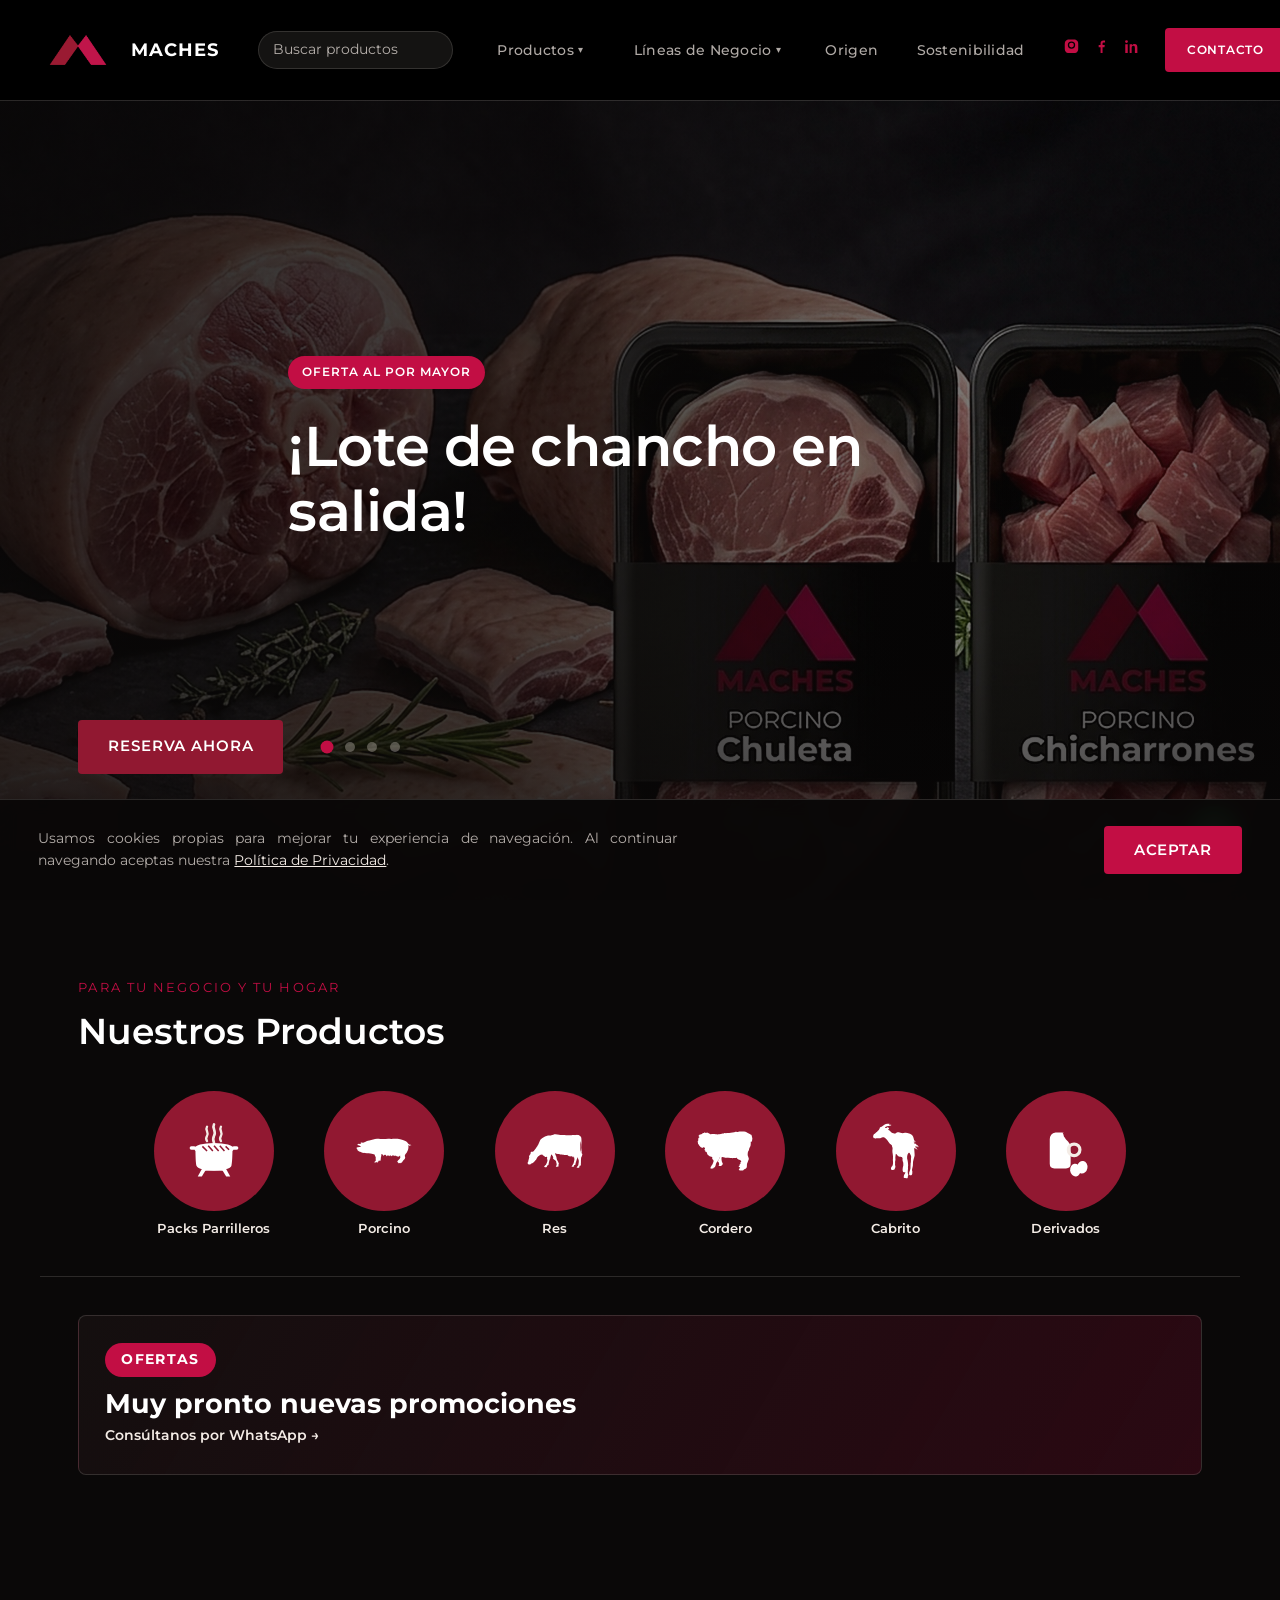
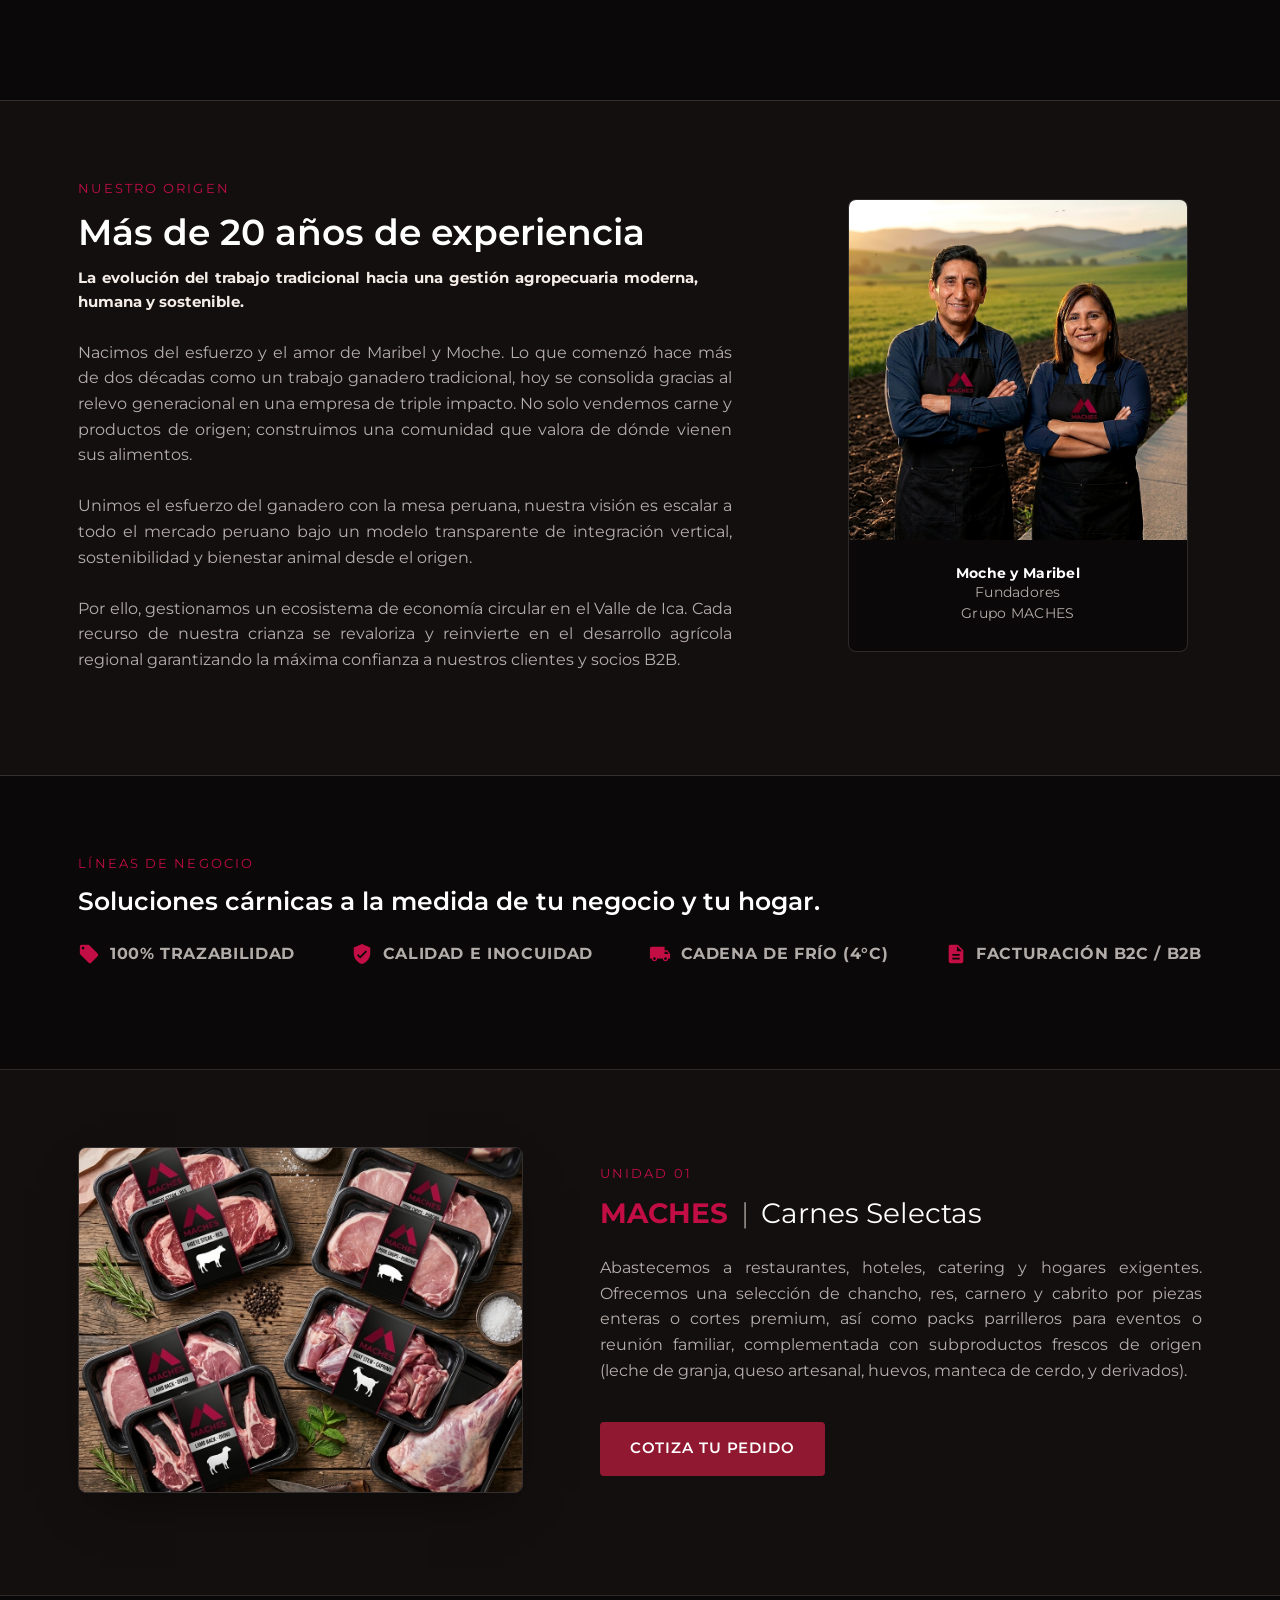
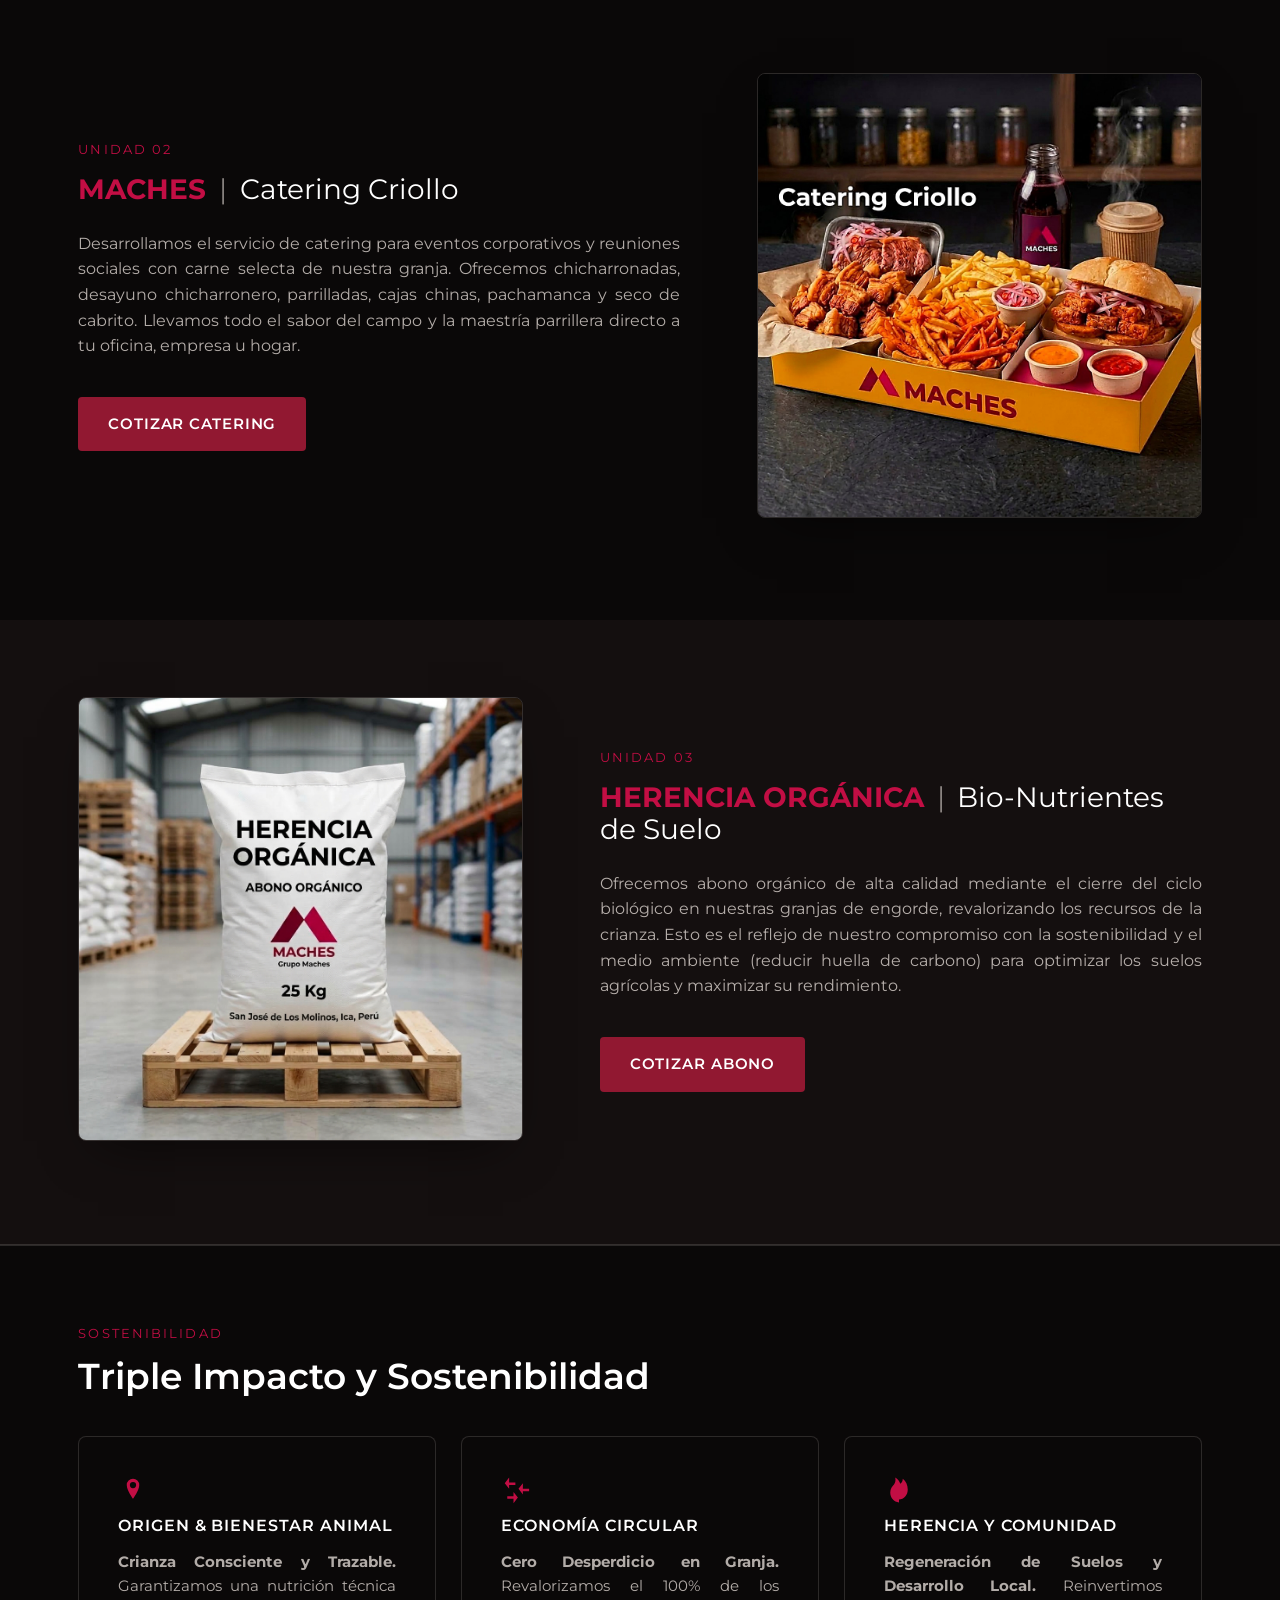
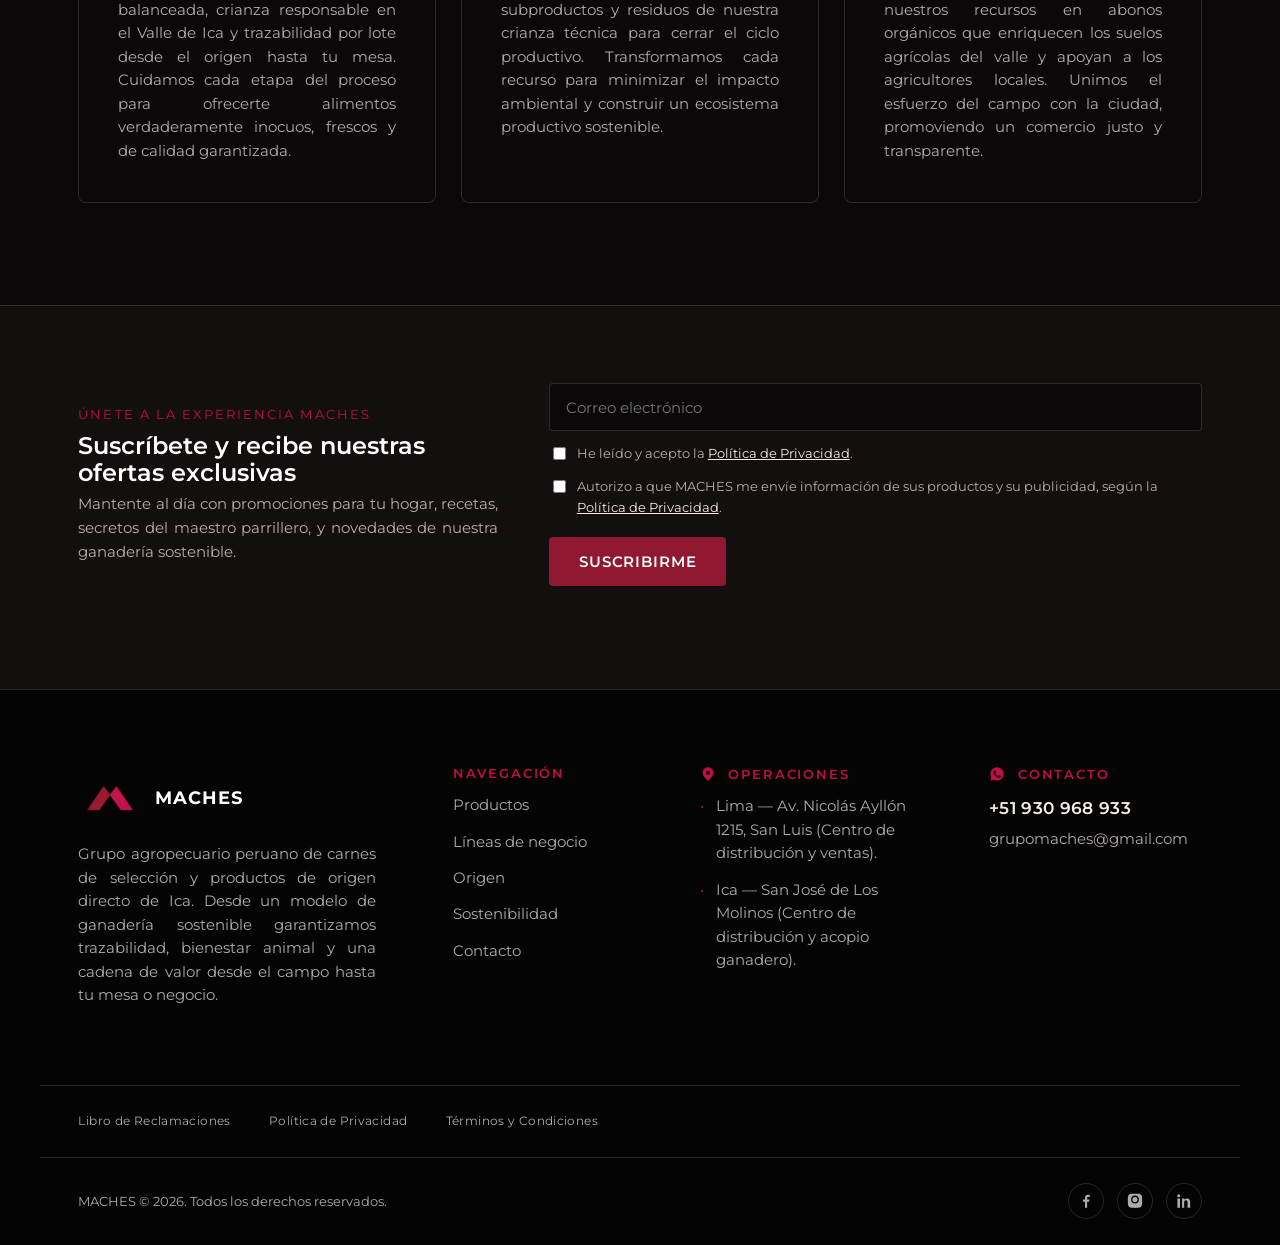
==== docs/index.html @ 360e0b74 "Cambia los data-id de slugs a códigos numéricos escalables por categoría Packs=100, Porcino=300, Res" ====
<!DOCTYPE html>
<html lang="es">
<head>
<meta charset="UTF-8">
<meta name="viewport" content="width=device-width, initial-scale=1.0">
<title>MACHES | Carnes Selectas y Ganadería Sostenible | Lima &amp; Ica, Perú</title>
<meta name="description" content="MACHES: más de 20 años de experiencia en el sector agropecuario. Carnes Selectas abastece vacuno, porcino, ovino y caprino al sector B2B; Herencia Orgánica ofrece bio-nutrientes de suelo con trazabilidad en Lima e Ica, Perú.">
<meta name="theme-color" content="#0a0808">
<link rel="icon" type="image/png" href="assets/maches-icon.png">

<link rel="preconnect" href="https://fonts.googleapis.com">
<link rel="preconnect" href="https://fonts.gstatic.com" crossorigin>
<link href="https://fonts.googleapis.com/css2?family=Montserrat:wght@400;500;600;700;800&display=swap" rel="stylesheet">

<link rel="stylesheet" href="css/styles.css">
</head>
<body>

<a class="skip-link" href="#main">Saltar al contenido principal</a>

<!-- ============ HEADER ============ -->
<header class="site-header" id="siteHeader">
  <div class="container header-inner">
    <a href="#top" class="brand" aria-label="MACHES, inicio">
      <img class="brand-mark" src="assets/maches-icon.png" alt="" width="44" height="44">
      <span class="brand-name">MACHES</span>
    </a>

    <nav class="main-nav" id="mainNav" aria-label="Navegación principal">
      <form class="header-search" id="headerSearchForm" role="search" action="index.html" method="get" autocomplete="off">
        <input type="search" id="productSearch" name="buscar" placeholder="Buscar productos" aria-label="Buscar productos">
        <div class="header-search-results" id="searchResults" hidden></div>
      </form>
      <div class="nav-dropdown" id="productsDropdown">
        <button class="nav-dropdown-toggle" id="productsToggle" type="button" aria-expanded="false" aria-controls="productsMenu">
          Productos <span class="nav-dropdown-arrow" aria-hidden="true">&#9662;</span>
        </button>
        <div class="nav-dropdown-menu" id="productsMenu">
          <a href="#cat-parrilleros">Packs Parrilleros</a>
          <a href="#cat-porcino">Porcino</a>
          <a href="#cat-vacuno">Res</a>
          <a href="#cat-ovino">Cordero</a>
          <a href="#cat-caprino">Cabrito</a>
          <a href="#cat-derivados">Derivados</a>
        </div>
      </div>
      <div class="nav-dropdown" id="unitsDropdown">
        <button class="nav-dropdown-toggle" id="unitsToggle" type="button" aria-expanded="false" aria-controls="unitsMenu">
          Líneas de Negocio <span class="nav-dropdown-arrow" aria-hidden="true">&#9662;</span>
        </button>
        <div class="nav-dropdown-menu" id="unitsMenu">
          <a href="#carnes-selectas">Carnes Selectas</a>
          <a href="#catering-criollo">Catering Criollo</a>
          <a href="#herencia-organica">Herencia Orgánica</a>
        </div>
      </div>
      <a href="#origen">Origen</a>
      <a href="#sostenibilidad">Sostenibilidad</a>
    </nav>

    <div class="header-actions">
      <div class="header-social">
        <a href="https://www.instagram.com/grupomaches/?hl=es" target="_blank" rel="noopener" aria-label="Instagram de MACHES">
          <svg viewBox="0 0 24 24" width="17" height="17" aria-hidden="true"><path fill="currentColor" d="M12 2.2c2.7 0 3 0 4 .05 1 .05 1.7.2 2.3.45.6.25 1.1.6 1.6 1.1.5.5.85 1 1.1 1.6.25.6.4 1.3.45 2.3.05 1 .05 1.3.05 4s0 3-.05 4c-.05 1-.2 1.7-.45 2.3-.25.6-.6 1.1-1.1 1.6-.5.5-1 .85-1.6 1.1-.6.25-1.3.4-2.3.45-1 .05-1.3.05-4 .05s-3 0-4-.05c-1-.05-1.7-.2-2.3-.45-.6-.25-1.1-.6-1.6-1.1-.5-.5-.85-1-1.1-1.6-.25-.6-.4-1.3-.45-2.3-.05-1-.05-1.3-.05-4s0-3 .05-4c.05-1 .2-1.7.45-2.3.25-.6.6-1.1 1.1-1.6.5-.5 1-.85 1.6-1.1.6-.25 1.3-.4 2.3-.45 1-.05 1.3-.05 4-.05Zm0 2.6a5.2 5.2 0 1 0 0 10.4 5.2 5.2 0 0 0 0-10.4Zm0 8.6a3.4 3.4 0 1 1 0-6.8 3.4 3.4 0 0 1 0 6.8Zm5.4-8.8a1.2 1.2 0 1 1-2.4 0 1.2 1.2 0 0 1 2.4 0Z"/></svg>
        </a>
        <a href="https://www.facebook.com/profile.php?id=61572995403338&amp;locale=es_LA" target="_blank" rel="noopener" aria-label="Facebook de MACHES">
          <svg viewBox="0 0 24 24" width="17" height="17" aria-hidden="true"><path fill="currentColor" d="M13.5 21v-8h2.7l.4-3.1h-3.1V8c0-.9.25-1.5 1.55-1.5H17V3.7C16.7 3.65 15.75 3.5 14.6 3.5c-2.3 0-3.9 1.4-3.9 4v2.4H8v3.1h2.7V21h2.8Z"/></svg>
        </a>
        <a href="https://www.linkedin.com/company/grupo-maches/posts/?feedView=all&amp;viewAsMember=true" target="_blank" rel="noopener" aria-label="LinkedIn de MACHES">
          <svg viewBox="0 0 24 24" width="17" height="17" aria-hidden="true"><path fill="currentColor" d="M6.94 5a2 2 0 1 1-4 0 2 2 0 0 1 4 0ZM3.2 8.75h3.5V21H3.2V8.75Zm6.2 0h3.36v1.68h.05c.47-.88 1.6-1.8 3.3-1.8 3.53 0 4.18 2.32 4.18 5.35V21h-3.5v-6.4c0-1.53-.03-3.5-2.13-3.5-2.14 0-2.47 1.67-2.47 3.39V21H9.4V8.75Z"/></svg>
        </a>
      </div>
      <a class="btn btn-fucsia header-contacto" href="contacto.html">
        <span>Contacto</span>
      </a>
      <button class="menu-toggle" id="menuToggle" aria-expanded="false" aria-controls="mainNav" aria-label="Abrir menú de navegación">
        <span></span><span></span><span></span>
      </button>
    </div>
  </div>
</header>

<a class="whatsapp-float" id="whatsappFloat" data-whatsapp-cta="flotante" href="#" target="_blank" rel="noopener" aria-label="Escríbenos por WhatsApp">
  <svg viewBox="0 0 24 24" width="28" height="28" aria-hidden="true"><path fill="currentColor" d="M12.04 2C6.58 2 2.13 6.45 2.13 11.91c0 1.75.46 3.45 1.32 4.95L2.05 22l5.29-1.39a9.9 9.9 0 0 0 4.7 1.2h.01c5.46 0 9.9-4.45 9.9-9.9C21.96 6.45 17.5 2 12.04 2Zm5.8 14.16c-.24.68-1.4 1.3-1.93 1.38-.5.08-1.12.11-1.8-.11-.42-.13-.95-.3-1.64-.6-2.88-1.24-4.76-4.13-4.9-4.32-.14-.19-1.17-1.56-1.17-2.98 0-1.42.75-2.11 1.01-2.4.27-.28.58-.35.78-.35.2 0 .39 0 .56.01.18.01.42-.07.66.5.24.6.83 2.06.9 2.21.07.15.12.33.02.53-.1.19-.15.31-.29.48-.15.17-.31.38-.44.51-.15.15-.3.31-.13.6.17.29.75 1.24 1.62 2.01 1.11.99 2.05 1.3 2.34 1.45.29.15.46.13.63-.07.17-.2.72-.84.92-1.13.19-.29.39-.24.65-.14.27.1 1.7.8 1.99.95.29.15.49.22.56.34.08.13.08.72-.16 1.4Z"/></svg>
</a>

<main id="main">

  <!-- ============ HERO SLIDER ============ -->
  <section id="top" class="hero" aria-roledescription="carrusel" aria-label="Presentación de MACHES">

    <div class="hero-track" id="heroTrack">

      <article class="hero-slide is-active slide-oferta" role="group" aria-roledescription="diapositiva" aria-label="1 de 4"
        data-cta-label="Reserva Ahora" data-cta-key="chancho" data-cta-style="primary">
        <div class="hero-content container">
          <p class="hero-badge">Oferta al Por Mayor</p>
          <h1 class="hero-title">¡Lote de chancho en salida!</h1>
        </div>
      </article>

      <article class="hero-slide slide-heritage" role="group" aria-roledescription="diapositiva" aria-label="2 de 4"
        data-cta-label="Haz tu Pedido" data-cta-key="pedido" data-cta-style="primary">
        <div class="hero-content container">
          <p class="hero-eyebrow">El Legado</p>
          <h2 class="hero-title">Más de 20 años de<br>experiencia ganadera.</h2>
        </div>
      </article>

      <article class="hero-slide slide-anguss" role="group" aria-roledescription="diapositiva" aria-label="3 de 4"
        data-cta-label="Haz tu Pedido" data-cta-key="carnes" data-cta-style="primary">
        <div class="hero-content container">
          <p class="hero-eyebrow">La Proteína Premium</p>
          <h2 class="hero-title"><strong>MACHES Carnes Selectas</strong><br>Trazabilidad directa desde el campo.</h2>
        </div>
      </article>

      <article class="hero-slide slide-organic" role="group" aria-roledescription="diapositiva" aria-label="4 de 4"
        data-cta-label="Haz tu Pedido" data-cta-key="herencia" data-cta-style="primary">
        <div class="hero-content container">
          <p class="hero-eyebrow">La Sostenibilidad</p>
          <h2 class="hero-title"><strong>HERENCIA ORGÁNICA:</strong> Nutrientes para la agricultura desde la economía circular.</h2>
        </div>
      </article>

    </div>

    <div class="hero-bottom-row container">
      <a class="btn btn-primary hero-cta" id="heroCta" data-whatsapp-cta="chancho" href="#" target="_blank" rel="noopener">Reserva Ahora</a>
      <div class="hero-dots" id="heroDots" role="tablist" aria-label="Seleccionar diapositiva">
        <button class="hero-dot is-active" role="tab" aria-selected="true" aria-label="Ir a diapositiva 1" data-slide="0"></button>
        <button class="hero-dot" role="tab" aria-selected="false" aria-label="Ir a diapositiva 2" data-slide="1"></button>
        <button class="hero-dot" role="tab" aria-selected="false" aria-label="Ir a diapositiva 3" data-slide="2"></button>
        <button class="hero-dot" role="tab" aria-selected="false" aria-label="Ir a diapositiva 4" data-slide="3"></button>
      </div>
    </div>
  </section>

  <!-- ============ CATÁLOGO DE PRODUCTOS ============ -->
  <section id="catalogo" class="section catalog-section">
    <div class="container">
      <p class="section-kicker">Para tu Negocio y tu Hogar</p>
      <h2 class="section-title catalog-title">Nuestros Productos</h2>
    </div>

    <div class="catalog-categories-row container">
      <button class="catalog-category-btn" type="button" data-target="cat-parrilleros">
        <span class="catalog-category-circle"><svg viewBox="0 0 100 100"><path d="M38 8 C34 14 42 18 38 24 C36 27 36 30 38 33" stroke="#f4ece6" stroke-width="4" stroke-linecap="round" fill="none"/><path d="M50 4 C46 11 55 16 50 24 C48 28 48 32 50 36" stroke="#f4ece6" stroke-width="4.5" stroke-linecap="round" fill="none"/><path d="M62 8 C58 14 66 18 62 24 C60 27 60 30 62 33" stroke="#f4ece6" stroke-width="4" stroke-linecap="round" fill="none"/><ellipse cx="50" cy="46" rx="34" ry="10"/><path d="M18 44 C18 44 18 70 20 76 C24 86 76 86 80 76 C82 70 82 44 82 44 C82 50 71 54 50 54 C29 54 18 50 18 44 Z"/><path d="M30 42 L38 50 M40 41 L48 50 M50 41 L58 50 M60 41 L68 50 M70 42 L76 48" stroke="#911831" stroke-width="2.6" fill="none"/><rect x="8" y="42" width="11" height="6" rx="3"/><rect x="81" y="42" width="11" height="6" rx="3"/><path d="M34 72 L22 94 L29 94 L40 76 Z"/><path d="M66 72 L78 94 L71 94 L60 76 Z"/><rect x="33" y="80" width="34" height="4"/></svg></span>
        <span class="catalog-category-label">Packs Parrilleros</span>
      </button>
      <button class="catalog-category-btn" type="button" data-target="cat-porcino">
        <span class="catalog-category-circle"><svg viewBox="-11.7 -8.9 583.4 280.5"><path d="M522.181,54.864c-4.201-3.167-6.701-7.013-9.968-11.003
		c-4.44-5.427-11.1-9.321-17.101-12.75c-15.965-9.121-34.529-14.278-52.285-18.614C425.982,8.381,409.1,8.943,391.46,8.838
		c-12.605-0.074-25.368,0.378-37.818,0.652c-10.386,0.228-20.856-2.024-31.332-1.837c-18.702,0.335-37.656,4.749-56.208,3.375
		c-8.117-0.602-16.274-0.246-24.402-0.752c-10.485-0.655-21.354-2.919-31.837-2.533c-26.662,0.983-51.691,15.415-77.441,17.03
		c-19.93,1.25-37.971,14.093-56.15,20.791c-8.332,3.071-14.308,1.811-22.537,1.363c-11.179-0.608-9.562,6.069-1.392,10.159
		c-1.49,0.5-4.315,1.862-4.383,1.926c-5.367,0.539-9.65,1.597-15.044,1.006c-3.658-0.401-7.312-1.31-10.884,0.015
		C18.865,61.208,3.496,71.742,11.178,71.91c6.278,0.135,14.249,2.22,19.368,4.901c7.321,3.835,11.428,6.813,19.723,8.263
		c-5.404,2.889-8.779,4.062-14.481,5.271c-4.014,0.851-16.528,2.767-17.502,5.657c-9.412-3.922-14.378-4.238-13.297,7.523
		c1.163,12.654,5.658,13.735,17.207,15.548c-4.41,4.909-12.474,0.761-6.368,7.79c2.435,2.801,4.844,3.734,7.582,5.42
		c5.208,3.206,8.857,5.767,15.194,7.578c7.001,2.002,11.47,3.65,17.412,6.935c4.78,2.643,13.582,4.988,18.834,4.621
		c1.927-0.135,4.869-2.328,6.012-2.34c2.358-0.024,5.159,2.397,7.908,2.932c11.165,2.171,26.106,1.437,38.202,1.956
		c9.831,0.422,20.6,2.689,30.193,4.841c6.535,1.468,12.368,4.862,18.774,6.073c5.797,1.095,6.616-0.041,9.343,5.314
		c3.931,7.716,7.382,16.073,10.988,23.961c2.886,6.313-1.126,12.112,0.132,19.281c0.774,4.399,2.54,10.718-0.014,14.81
		c-3.271,5.235-22.066,14.959-7.523,19.398c4.632,1.414,6.533-0.821,10.514-2.223c3.068-1.077,7.162-0.667,8.735-3.996
		c0.556,4.309,2.282,7.194,6.812,5.598c5.045-1.778,3.447-4.86,1.511-8.56c2.966,0.703,7.775,0.192,9.386-2.933
		c1.731-3.352-1.005-5.255-1.035-8.678c2.41,4.379,8.753,3.358,11.786,0.059c3.007,5.521,10.811,0.8,11.283-3.851
		c0.115-1.122-1.501-2.495-1.538-3.819c-0.076-2.618,0.974-4.275,1.391-6.693c0.792-4.595-0.341-7.894,0.326-12.085
		c1.159-7.275,4.144-14.063,4.856-21.503c0.237-2.479-1.07-14.795,2.458-16.11c2.75-1.024,13.396,7.329,15.845,9.626
		c1.933,1.813,4.653,10.084,7.431,9.359c2.79-0.727,0.797-4.947,1.363-6.635c1.964-5.834,8.028-7.444,13.312-4.917
		c6.956,3.325,6.518,7.191,11.714,11.759c2.468,2.168,6.25,3.951,6.056-1.48c-0.209-5.842,10.331-4.026,14.14-3.008
		c3.579,0.96,4.119,6.466,7.08,5.88c2.406-0.478,1.762-4.668,3.499-4.695c3.409-0.053,12.034-1.929,14.892-0.28
		c1.962,1.131,0.658,2.652,2.31,3.82c4.889,3.453,2.693,1.482,5.421-1.215c2.939-2.91,1.644-4.003,7.71-4.103
		c3.839-0.063,9.866-1.106,13.495,0.164c1.838,0.644,3.106,2.39,3.642,2.637c3.304,1.526,5.027,3.964,6.188-3.377
		c2.565,2.668,7.8,1.96,11.104-0.355c-1.164,7.688,16.517,10.356,20.91,11.491c2.619,0.677,1.695,1.642,5.035,0.563
		c1.318-0.426,5.103-3.485,7.255-4.563c3.13-1.563,5.984-3.671,8.854-5.654c-2.068,6.661,1.803,12.614,1.658,19.487
		c-0.173,8.211-10.46,17.452-15.368,23.104c-2.715,3.124-18.143,14.336-14.604,20.315c1.185,1.998,8.715,3.786,10.93,3.169
		c-4.059,4.131-7.061,7.473-0.06,9.803c2.617,0.869,5.245,0.504,7.729-0.548c0.475-0.201,4.571,1.672,5.582,1.822
		c3.122,0.462,5.915-0.29,8.572-1.778c0.977-0.545,1.063-2.495,1.955-2.931c1.384-0.679,3.035-0.128,4.976-0.432
		c9.873-1.543,13.68-15.84,19.177-22.374c5.819-6.92,16.931-18.255,19.561-26.716c2.563-8.251-5.696-17.261-2.665-26.122
		c0.125,0.31,0.232,0.626,0.325,0.948c0.776-2.162,0.906-4.702,2.548-6.545c-0.317,0.039-0.757,0.433-1.037,0.592
		c2.895-8.027,11.124-14.307,15.782-21.43c5.258-8.035,10.333-17.258,13.313-26.404c4.775-14.653,7.814-34.827,1.913-49.608
		c4.059,4.147,9.808,6.112,15.545,5.805c2.4-0.128,16.307-4.176,16.764-6.012c1.244-5.023-12.251-4.163-14.601-4.769
		C533.919,65.52,526.57,60.056,522.181,54.864 M446.544,176.65C446.891,175.916,447.069,175.544,446.544,176.65 M360.542,175.88
		C361.883,174.343,360.515,175.913,360.542,175.88 M249.961,12.304c-2.811,0.074-5.701,0.25-8.468-0.148
		C244.319,12.202,247.138,12.135,249.961,12.304 M194.909,12.363C195.586,11.458,195.833,11.129,194.909,12.363 M136.864,28.12
		C135.792,28.47,136.656,28.188,136.864,28.12 M278.006,179.791C278.217,179.954,278.485,180.16,278.006,179.791 M246.083,200.67
		C246.115,199.416,246.11,199.588,246.083,200.67"/></svg></span>
        <span class="catalog-category-label">Porcino</span>
      </button>
      <button class="catalog-category-btn" type="button" data-target="cat-vacuno">
        <span class="catalog-category-circle"><svg viewBox="-10.4 -8.7 554.1 350.7"><path d="M527.904,197.108c-0.206-1.734-0.773-3.443-1.923-4.782
		c-1.191-1.39-2.825-1.94-4.213-3.058c-1.57-1.266-0.994-1.863-0.825-3.759c0.161-1.841,0.143-3.645,0.034-5.494
		c3.269,0.751,1.106-9.927,0.703-11.167c-0.878-2.709-1.841-5.636-1.99-8.498c-0.154-2.92,0.583-5.902-0.721-8.679
		c-1.063-2.264-0.71-6.049-1.106-8.552c-0.44-2.792-0.808-5.584-0.9-8.414c-0.201-6.155,0.49-12.453,0.668-18.618
		c0.168-5.922,0.489-11.836,1.295-17.709c0.777-5.667,0.882-11.24,1.067-16.843c0.188-5.58-0.3-11.234-0.462-16.82
		c-0.173-5.945-0.33-11.927-0.868-17.853c-0.449-4.949-1.998-11.262-5.069-15.296c-1.577-2.072-3.465-3.842-4.986-5.974
		c-1.712-2.396-2.904-4.49-5.641-5.814c-2.466-1.194-4.817-2.337-7.007-4.018c-2.404-1.844-4.106-3-7.202-3
		c-2.756,0-5.827,0.599-8.525,0c-2.692-0.599-4.747-0.76-7.445-0.147c-2.342,0.53-4.955,1.399-7.341,1.421
		c-1.224,0.012-2.355-0.196-3.591,0c-1.113,0.177-2.544,1.16-3.569,1.16c-2.906,0-5.832,0.002-8.73-0.226
		c-2.936-0.232-5.656-1.073-8.538-1.528c-5.323-0.842-11.074,1.164-16.301,2.012c-5.334,0.866-10.696,1.365-16.099,1.52
		c-5.92,0.17-11.853,0.509-17.775,0.283c-5.933-0.226-11.867-0.821-17.797-1.155c-11.732-0.658-23.313-1.939-35.063-1.852
		c-5.517,0.041-10.97,0.35-16.481-0.13c-3.134-0.273-6.254-0.565-9.357-1.072c-2.289-0.374-4.256-1.235-6.504-1.614
		c-11.792-1.988-23.818-4.472-35.81-4.472c-6.41,0-12.855,1.554-18.75,4.013c-6.207,2.589-12.141,4.391-18.728,5.779
		c0.352-1.12-0.2-0.196-0.594-0.113c-1.358,0.286-2.702,0.853-4.07,1.174c-2.601,0.612-5.143,1.192-7.815,1.39
		c-5.748,0.425-11.57-0.286-17.296,0.495c-2.943,0.401-5.721,1.285-8.537,2.178c-2.425,0.768-4.967,0.917-7.407,1.642
		c-5.331,1.582-10.596,3.666-15.834,5.532c-2.563,0.912-4.817,2.58-7.275,3.736c-2.963,1.39-5.896,2.888-8.917,4.147
		c-5.531,2.308-10.049,6.75-14.255,10.874c-3.223,3.161-8.125,4.646-11.143,8.042c-1.468,1.651-2.421,4.716-3.454,6.669
		c-1.426,2.691-2.851,5.376-4.182,8.115c-3.88,7.976-6.814,16.394-10.497,24.458c-1.832,4.009-3.349,8.203-5.452,12.075
		c-0.882,1.624-1.964,3.103-3.191,4.487c-0.557,0.625-3.688,3.339-2.094,3.98c-2.698,4.142-6.063,7.778-8.667,12.017
		c-2.935,4.779-5.397,10.478-8.974,14.718c-6.63,7.855-13.394,16.262-18.126,25.337c-1.382,2.652-4.23,2.17-6.672,3.537
		c-1.043,0.585-1.852,1.66-2.885,2.179c-1.097,0.552-2.684,0.391-3.874,0.538c-2.673,0.333-4.783,0.913-7.479,0.784
		c-2.78-0.132-5.077,0.229-7.153,2.211c-3.391,3.235-3.664,9.186-2.954,13.449c0.336,2.017-1.404,2.883-2.148,4.598
		c-0.463,1.066-0.491,2.42-0.933,3.297c-0.476,0.944-1.499,1.854-2.131,2.735c-3.068,4.282-6.804,7.523-8.565,12.661
		c-0.941,2.743-1.702,4.671-1.519,7.669c0.104,1.709,0.674,3.774,1.57,5.207c0.372,0.596,0.736,1.119,0.963,1.805
		c0.322,0.967-0.395,1.949-0.724,2.905c-1.001,2.916-2.008,5.829-2.97,8.759c-1.864,5.677-3.416,11.277-4.542,17.146
		c-0.502,2.616-0.781,5.255-1.086,7.898c-0.347,3.01-1.203,4.618-2.967,7.078c-1.234,1.722-2.416,2.26-2.502,4.5
		c-0.094,2.444-1.345,6.566-0.382,8.887c0.375,0.902,1.725,1.79,2.375,2.583c0.87,1.06,1.624,2.169,2.282,3.375
		c1.256,2.307,2.604,3.576,4.986,4.699c1.781,0.839,3.473,1.701,4.89,0.21c1.196-1.259,1.845-3.141,3.28-4.159
		c1.099,4.109,7.188,3.499,9.925,1.738c1.367-0.877,1.719-2.474,2.403-3.806c0.582-1.132,0.744-1.101,2.172-1.693
		c1.215-0.503,2.433-1.001,3.643-1.52c5.252-2.253,10.557-4.573,15.426-7.582c4.375-2.704,7.584-5.973,11.034-9.722
		c4.084-4.438,7.963-9.059,12.086-13.467c3.638-3.89,7.249-7.378,9.442-12.242c1.119-2.479,1.811-5.247,3.169-7.601
		c1.402-2.426,3.125-4.741,4.75-7.02c1.706-2.39,3.647-4.574,5.429-6.904c1.448-1.893,2.649-3.874,4.469-5.457
		c4.273-3.721,9.175-6.874,13.669-10.334c2.363-1.821,5.097-3.046,8.006-3.665c2.616-0.557,5.188,0.14,7.785-0.07
		c1.778-0.146,3.101-1.67,4.721-1.783c1.19-0.085,1.888,0.829,2.913,1.244c1.105,0.447,2.412,0.388,3.478,0.511
		c1.141,0.13,0.877-0.894,1.328,1.019c0.302,1.274,0.535,1.952,1.3,3.027c1.451,2.036,3.254,4.042,5.527,5.15
		c2.065,1.006,4.059,1.175,6.32,0.934c-0.28,1.837,0.118,2.572,1.811,3.65c0.638,0.407,1.39,0.711,2.119,0.901
		c0.921,0.237,0.489,0.369,0.934,0.995c1.663,2.344,3.374,3.345,6.183,4.227c2.941,0.925,6.167,1.016,9.198,0.557
		c1.563-0.238,3.103-0.641,4.672-0.869c1.883-0.276,3.13,0.921,5.054,1.039c-1.992,5.584-2.311,11.121-1.413,16.952
		c0.799,5.192,2.693,10.104,3.663,15.263c0.931,4.955-1.289,10.502-3.157,15.106c-1.088,2.682-1.942,5.435-2.641,8.232
		c-0.533,2.131-2.245,4.057-3.298,5.962c-1.317,2.38-2.844,4.876-3.537,7.531c-0.478,1.827-0.437,3.805-1.803,5.1
		c-1.992,1.887-4.458,2.902-6.249,5.165c-1.412,1.781-2.666,3.658-4.241,5.307c-1.975,2.067-4.393,4.094-6.12,6.352
		c-0.501,0.655-1.549,2.748-0.679,3.326c1.072,0.714,2.184,1.188,3.407,1.585c5.469,1.778,11.171,1.99,16.853,1.372
		c2.415-0.263,5.659-1.452,6.785-3.834c0.548-1.16,0.149-1.977-0.271-3.112c-0.651-1.758-1.03-3.557-1.284-5.405
		c1.215-0.149,2.806-0.358,3.732-1.19c0.992-0.89,1.517-2.076,2.715-2.857c1.149-0.75,2.314-0.954,3.609-1.32
		c5.09-1.438,6.005-5.83,6.71-10.396c0.303-1.959,1.43-3.661,1.597-5.659c0.16-1.909-0.072-3.939,0.242-5.746
		c0.459-2.645,1.082-5.321,1.754-7.924c0.673-2.602,1.77-5.033,2.479-7.624c1.423-5.192,1.817-10.885,4.156-15.76
		c1.197-2.492,3.737-4.891,4.517-7.491c0.705-2.346,0.782-5.026,1.385-7.442c0.709-2.844,0.819-5.901,1.739-8.66
		c0.879-2.64,0.593-5.521,1.611-8.066c2.001-4.996,3.933-10.069,6.107-14.971c0.74-1.671,1.602-4.975,3.732-2.434
		c1.652,1.975,2.828,4.535,4.355,6.637c3.384,4.657,6.717,9.198,9.402,14.315c0.553,1.057,1.599,2.49,1.737,3.642
		c0.142,1.171-0.481,2.785-0.717,3.952c-0.542,2.68-1.244,5.412-0.986,8.168c0.271,2.887,0.981,3.555,3.116,5.426
		c2.093,1.831,4.281,3.609,6.411,5.44c4.027,3.459,7.854,6.672,12.567,9.188c4.722,2.515,6.631,6.721,7.629,11.72
		c1.042,5.214,0.438,11.318,2.856,16.159c0.601,1.206,1.238,2.388,1.893,3.565c0.459,0.825,1.866,2.534,1.866,3.438
		c0,1.946-1.936,2.538-3.053,3.749c-1.376,1.493-1.577,4.844-0.99,6.736c0.451,1.451,0.614,1.299-0.42,2.591
		c-0.887,1.109-1.631,2.317-2.379,3.522c-0.982,1.58-3.249,4.771-2.856,6.735c0.373,1.861,2.846,1.509,4.185,1.472
		c5.685-0.154,11.464-1.087,16.919-2.688c1.5-0.438,3.674-0.688,4.527-2.15c0.989-1.695,0.724-4.189,0.326-6.027
		c-0.592-2.732-1.866-5.308-3.242-7.718c-0.364-0.638,0.489-1.872,0.611-2.726c0.18-1.245,0.101-2.577-0.028-3.822
		c1.033,1.897,1.905,3.817,4.537,2.731c1.655-0.68,1.995-2.735,1.854-4.429c-0.096-1.149-0.609-1.841-1.017-2.83
		c-0.414-0.998-0.535-2.072-0.934-3.084c-0.803-2.042-2.18-3.674-2.731-5.833c-1.476-5.768-4.522-10.704-7.788-15.618
		c-3.284-4.944-4.68-10.461-7.176-15.77c-2.075-4.414-2.538-9.684-3.396-14.441c-1.021-5.651-1.962-11.127-4.354-16.373
		c-2.238-4.903-4.235-10.102-6.193-15.141c-1.805-4.648-4.534-10.402-3.534-15.479c2.449,1.361,4.55,3.21,7.273,4.074
		c2.951,0.938,5.891,1.877,8.878,2.69c5.77,1.57,11.4,3.006,17.345,3.741c2.916,0.36,5.871,0.591,8.773,1.026
		c2.454,0.368,4.644,1.675,7.021,2.34c2.644,0.737,5.354,0.929,8.09,0.867c2.565-0.06,6.067-0.879,8.549-0.304
		c1.556,0.362,3.1,0.68,4.674,0.963c1.045,0.189,2.099,1.27,3.221,1.555c2.383,0.604,4.708-1.184,6.813-0.482
		c2.217,0.738,5.141,0.71,7.041,1.501c2.219,0.923,4.146,1.714,6.7,1.557c0.986-0.062,4.8-1.765,5.111-1.523
		c1.688,1.298,3.545,1.622,5.486,0.585c1.121-0.6,3.367,0.091,4.848-0.157c2.456-0.412,4.619-1.768,6.779-2.925
		c-0.107,3.885,6.348,8.043,9.165,9.829c4.74,3.001,10.291,4.888,15.775,6.008c5.661,1.157,11.381,1.12,17.075,0.252
		c4.523-0.688,2.175,7.146,5.713,8.915c1.854,0.928,2.669-3.54,2.826-4.626c0.155-1.084-0.317-2.761,0.227-3.707
		c0.746-1.302,3.772-1.889,5.146-2.181c-0.379,0.959,0.767,2.856,0.96,3.842c0.337,1.706,0.964,3.416,1.662,5.006
		c1.202,2.738,3.784,4.022,6.087,1.624c0.036,1.676,0.94,3.498,1.247,5.182c0.57,3.136,1.24,6.277,1.581,9.449
		c0.256,2.387,0.879,5.878,0.402,8.224c-0.604,2.975-1.214,5.947-1.841,8.915c-1.091,5.166-1.525,10.354-3.413,15.32
		c-1.896,4.992-2.229,10.924-4.71,15.589c-1.109,2.084-2.452,4.206-4.068,5.922c-0.763,0.808-1.827,1.509-2.331,2.519
		c-0.378,0.754,0.004,2.228-0.425,2.689c-3.362,3.635-8.889,8.513-9.684,13.668c-0.587,3.79,11.647,2.429,13.651,2.27
		c2.924-0.231,9.482-0.332,10.296-3.998c0.242-1.086-0.028-2.32-0.378-3.365c-0.253-0.765-1.842-2.779-1.798-3.397
		c0.033-0.464,1.223-1.412,1.413-2.065c0.176-0.608,0.188-1.266,0.113-1.896c3.901-0.179,6.331,4.465,9.472,0.368
		c2.908-3.797,3.63-8.982,4.212-13.594c1.421-11.24,7.258-21.702,10.148-32.584c1.523-5.736,3.583-11.293,5.728-16.818
		c1.964-5.058,3.023-10.157,4.002-15.48c1.084,11.074,9.146,20.011,10.758,31.074c0.814,5.592,1.296,11.519,0.733,17.155
		c-0.598,5.979-1.794,11.892-2.434,17.872c-0.262,2.432-0.384,4.782-1.043,7.14c-0.434,1.56-1.441,5.914-0.722,7.174
		c0.383,0.666-2.947,4.207-3.548,4.739c-1.911,1.701-3.845,3.438-5.658,5.254c-1.813,1.814-3.357,3.781-4.335,6.181
		c-0.445,1.092-0.595,2.114-1.312,3.029c-0.479,0.612-1.116,2.119-0.498,2.744c0.468,0.475,2.374,0.222,2.934,0.252
		c1.604,0.088,3.219,0.237,4.826,0.259c2.927,0.04,5.907,0.11,8.812-0.33c2.389-0.362,4.736-0.957,6.925-1.993
		c2.081-0.985,2.38-1.979,2.176-4.216c-0.123-1.348-0.312-2.69-0.564-4.019c-0.379-1.975-0.503-1.722,1.017-2.604
		c2.361-1.371,1.925-3.262,3.113-5.406c0.599-1.077,1.437-1.916,2.45-2.604c0.358-0.242,1.196,0.81,1.731,1.048
		c1.604,0.719,3.96,0.541,5.316-0.395c3.627-2.502,0.242-9.099,0.399-12.625c0.266-5.976,1.142-11.936,1.215-17.915
		c0.077-6.087,0.113-12.147-0.081-18.233c-0.382-11.952,1.656-23.275,3.612-35.025c0.011,1.001-0.152,5.092,1.498,3.029
		c0.825-1.031,0.353-3.588,0.848-4.98c1.191,1.552,3.449,4.191,3.21,0.676c-0.101-1.462-0.784-2.873-0.861-4.298
		c-0.087-1.58,0.877-3.117,1.487-4.543c0.541-1.271,1.055-2.58,1.282-3.947c0.169-1,0.076-2.186,0.425-2.972
		C527.213,202.249,528.083,200.178,527.904,197.108 M213.012,20.741c0.805,0.055,1.622,0.01,2.432,0
		c-1.444,0.347-2.875,0.724-4.326,1.048c-0.127-0.242-0.249-0.777-0.225-1.048C211.598,20.741,212.306,20.741,213.012,20.741
		 M209.619,265.85c-0.17,0.557-0.34,1.112-0.509,1.669C209.21,267.032,209.543,265.925,209.619,265.85 M219.232,237.917
		c-0.083,0.795-0.125,1.591-0.234,2.386c-0.178,1.28-0.55,1.645-1.094,2.665c-0.745,1.399-1.419,2.867-2.262,4.261
		c0.665-2.159,1.33-4.315,1.993-6.473c0.351-1.143,1.404-2.334,1.399-3.519c0.085,0,0.17,0,0.254,0
		C219.27,237.464,219.251,237.691,219.232,237.917 M225.566,212.984c-0.047,0.161-0.094,0.321-0.141,0.481
		c0.075-0.379,0.229-0.739,0.339-0.934C225.698,212.682,225.632,212.833,225.566,212.984 M508.139,177.58
		c0.551-3.459,1.51-6.777,2.688-10.074c-0.809,4.16-1.507,8.315-2.093,12.51C508.539,179.202,508.288,178.404,508.139,177.58
		 M520.977,170.477c0.105,0.937,0.245,1.864,0.34,2.802c-0.342-0.892-0.66-1.783-0.962-2.688
		C520.562,170.552,520.77,170.516,520.977,170.477 M519.223,174.44c0.104-2.042,0.833-1.253,1.33,0.142
		c0.514,1.441,0.509,2.96,0.196,4.442C520.19,177.324,518.927,176.502,519.223,174.44 M519.93,184.375
		c-0.047,0.548-0.123,1.099-0.227,1.641c-0.488-0.47-0.581-1.133-0.875-1.697C519.178,184.334,519.59,184.283,519.93,184.375
		 M505.455,128.254c-0.216-9.596-0.261-18.999,0.57-28.563c0.833-9.588,2.775-18.881,4.405-28.349
		c1.987,11.856,2.705,23.879,1.937,35.884c-0.396,6.174-0.734,12.275-0.694,18.464c0.037,5.843,0.564,11.587,0.377,17.412
		c-0.162,5.008,0.477,10.241-0.206,15.207c-0.717,5.22-3.218,10.026-4.354,15.139C505.511,158.394,505.782,143.192,505.455,128.254
		 M75.005,153.78c1.357-1.722,2.69-3.54,4.326-5.009c-1.808,2.244-3.35,4.781-4.722,7.331
		C73.184,155.551,74.445,154.581,75.005,153.78 M476.078,324.43c-0.17-0.01-0.34-0.018-0.51-0.027
		c0.131-0.295,0.263-0.548,0.51-0.766C476.078,323.9,476.104,324.172,476.078,324.43 M521.938,219.607
		c-0.646-0.862-0.716-2.079-1.979-2.35c0.255-0.822,1.611-2.827,1.611-0.83C521.57,217.227,522.083,219.598,521.938,219.607"/></svg></span>
        <span class="catalog-category-label">Res</span>
      </button>
      <button class="catalog-category-btn" type="button" data-target="cat-ovino">
        <span class="catalog-category-circle"><svg viewBox="22.8 -5.2 546.8 400.4"><path d="M554.178,79.227c-0.088-4.883-1.729-9.541-2.699-14.288
		c-0.949-4.65-1.289-9.073-4.066-13.117c-0.931-1.353-0.504-1.254,0.016-2.701c0.399-1.109,0.641-2.221,0.333-3.396
		c-0.562-2.152-2.541-3.505-4.41-4.462c-4.582-2.345-9.034-5.021-13.668-7.246c-9.235-4.431-18.658-7.949-27.331-13.525
		c-4.173-2.682-8.211-5.087-13.196-5.867c-0.575-0.089-1.157-0.132-1.735-0.193c-0.266-0.027-0.174-0.569-0.42-0.734
		c-0.906-0.615-2.169-0.857-3.223-1.17c-2.351-0.698-4.729-1.271-7.15-1.662c-4.828-0.78-9.297-0.722-14.119-0.162
		c-5.07,0.587-10.176,0.462-15.267,0.726c-10.378,0.535-21.217,0.909-31.33,3.437c-2.924,0.73-5.823,1.224-8.824,1.499
		c0.023-4.128-8.22-3.342-10.66-2.744c-4.462,1.099-8.578,2.866-13.155,3.692c-10.714,1.931-21.621,3.134-32.406,4.657
		c-9.709,1.369-19.509,1.15-29.204,2.716c-2.486,0.402-4.938,1.032-7.418,1.429c-2.236,0.358-4.302-0.112-6.417,0.98
		c-1.121,0.579-1.366,1.092-2.72,1.061c-1.237-0.029-2.492-0.132-3.695-0.434c-1.979-0.498-4.013-1.967-6.084-1.712
		c-2.623,0.321-5.304,0.872-7.694,2.046c-1.688,0.827-3.478,2.518-5.295,2.908c-5.078,1.087-10.457,0.816-15.579,1.791
		c-2.52,0.479-5.006,1.127-7.438,1.937c-1.222,0.405-2.413,0.854-3.604,1.338c-0.77,0.312-2.201-0.493-3.097-0.58
		c-2.158-0.21-4.338-0.036-6.356,0.813c-0.822,0.346-1.705-0.164-2.596,0.026c-1.197,0.252-2.437,0.831-3.72,1.084
		c-10.399,2.044-20.589,1.384-30.975-0.246c-10.447-1.643-21.099-2.334-31.67-2.096c-4.381,0.098-8.776,0.691-12.87,2.327
		c-1.089,0.436-2.125,0.907-3.176,1.425c-0.634,0.313-1.331-2.336-1.496-2.683c-0.935-1.958-3.475-3.287-5.504-3.689
		c-2.008-0.399-4.067,0.294-5.707-0.923c-1.853-1.378-3.332-3.077-5.401-4.141c-3.939-2.03-8.294-3.009-12.695-3.203
		c0.701-0.888,1.932-3.037,1.334-3.978c-0.511-0.805-1.232-0.993-2.01-0.834c-0.715,0.145-1.176,0.482-1.648,1.071
		c-0.624,0.78-0.493,1.059-1.473,1.608c-0.706,0.397-1.424,1.602-2.171,1.659c-0.736,0.056-1.461,0.177-2.197,0.249
		c-3.918,0.392-8.03,0.763-11.817-0.501c-1.748-0.582-4.103-1.298-5.284-2.713c-0.417-0.5-0.9-0.931-1.51-1.174
		c-0.787-0.313-1.453,0.287-2.01-0.549c-1.858,0.114-2.365,3.752-2.77,5.279c-0.38,1.433-1.533,0.461-2.772,0.258
		c-1.226-0.201-2.458-0.201-3.693-0.145c-1.147,0.053-0.987,1.226-1.451,1.915c-0.396,0.593-0.041,0.517-1.173,0.725
		c-0.516,0.094-1.033,0.168-1.548,0.25c-2.51,0.39-4.764,0.428-6.553,2.455c-0.735,0.833-1.033,1.979-1.186,3.054
		c-0.211,1.473-0.31,1.641-1.635,2.419c-1.658,0.975-3.73,1.337-5.63,1.248c-0.898-0.044-1.378,0.947-2.392,1.134
		c-1.435,0.263-2.853,0.543-4.276,0.862c-2.61,0.582-5.182,1.291-7.75,2.036c-1.88,0.543-3.136,2.207-4.523,3.519
		c-1.758,1.664-3.445,3.41-5.164,5.112c-1.211,1.196-3.268,2.5-3.38,4.291c-0.131,2.084,2.641,2.726,4.195,3.593
		c-1.636,2.004,0.703,2.95,2.159,4.023c1.757,1.293,6.581,2.581,3.879,5.394c-1.295,1.349-2.723,0.629-4.033,1.349
		c-2.501,1.369-4.515,5.233-6.02,7.587c-2.062,3.228-3.253,5.598-2.33,9.313c0.512,2.057,0.938,2.904,0.601,5.124
		c0.003-0.02-0.91,8.032,0.674,6.986c-2.536,1.675-10.09,7.91-4.592,10.122c-1.289,1.456-2.257,4.146-1.66,6.059
		c0.271,0.865,0.92,1.469,1.724,1.847c0.497,0.232,1.031,0.362,1.571,0.45c0.612,0.097,0.13,1.45,0.06,1.985
		c-0.443,3.378-1.756,9.927,1.925,11.929c1.253,0.68,1.677,0.312,2.197,1.794c0.401,1.144,0.818,2.276,1.32,3.381
		c1.03,2.261,2.298,4.337,3.949,6.201c0.769,0.87,1.611,1.662,2.496,2.413c0.452,0.386,0.947,0.727,1.428,1.079
		c0.439,0.32,0.046,1.125,0.043,1.614c-0.004,1.539,0.662,2.588,2.223,2.88c1.327,0.248,1.257,0.695,1.914,1.895
		c0.553,1.013,1.212,2.018,2.067,2.802c1.386,1.274,2.735,2.491,4.232,3.604c1.851,1.378,4.125,2.404,6.141,3.529
		c0.931,0.52,1.864,1.037,2.794,1.558c0.894,0.505,0.702,1.033,1.199,1.809c0.326,0.507,0.899,0.58,0.899,1.347
		c0,0.92,0.27,1.114,1.074,1.445c1.511,0.62,2.927-0.208,3.978-1.254c0.274-0.275,1.6,0.583,2.099,0.645
		c3.062,0.361,3.611-2.615,5.55-4.082c1.963-1.483,4.962-2.033,7.363-1.717c4.353,0.575,8.248,4.847,9.928,8.731
		c3.005,6.952-0.959,6.931-3.916,12.391c-2.436,4.498-0.819,8.655,4.383,6.291c0.714,1.712,2.714,2.7,3.307,4.316
		c0.579,1.576-0.265,3.344-0.587,4.9c-0.309,1.496-0.542,3.021-0.686,4.54c-0.128,1.335,0.556,1.481,1.81,1.621
		c2.402,0.266,4.249-1.12,5.716-2.869c0.306,2.276,1.454,4.433,3.534,5.523c0.939,0.493,1.979,0.415,2.907,0.786
		c0.858,0.342,0.72-0.026,0.761,1.046c0.027,0.701,0.142,1.402,0.284,2.089c1.045,5.014,3.053,9.682,5.046,14.394
		c1.869,4.42,4.704,8.691,8.463,11.797c1.678,1.384,3.523,1.778,5.616,1.257c0.692-0.172,3.606,5.33,4.293,6.123
		c1.403,1.615,3.218,2.248,5.317,1.934c1.156-0.175,1.606,0.619,2.673,1.108c1.175,0.543,2.53,0.693,3.785,0.949
		c4.882,1.003,10.162,1.249,14.6,3.676c1.032,0.563,2.146,0.952,1.974,2.107c-0.171,1.156,0.013,2.381,0.013,3.546
		c0,2.338-0.79,4.706-1.573,6.878c-0.561,1.556-1.748,4.404,0.201,5.373c1.104,0.549,2.337,0.472,3.02-0.723
		c0.446-0.78,1.284-1.108,2.098-1.435c-0.479,1.626-0.473,3.414-0.85,5.063c-0.521,2.283-0.273,5.004,2.448,5.373
		c0.388,0.054,1.325-0.198,1.557,0.062c0.438,0.488,0.877,0.971,1.291,1.479c0.821,1.006,1.541,2.074,2.172,3.209
		c1.081,1.948,1.858,4.32,2.095,6.533c0.294,2.753-0.736,5.347-1.515,7.936c-0.716,2.365-1.343,4.753-2.142,7.093
		c-0.76,2.224-1.865,4.261-3.021,6.294c-0.449,0.787-0.317,1.682-0.511,2.566c-0.218,0.989-0.698,1.845-1.052,2.781
		c-0.666,1.756-0.566,3.697-0.768,5.539c-0.092,0.844-1.569,1.291-2.262,1.815c-0.944,0.713-1.743,1.552-2.479,2.475
		c-2.766,3.474-4.535,7.884-7.105,11.548c-1.704,2.43-3.389,4.87-5.053,7.329c-0.927,1.37-2.212,3.597-2.252,5.243
		c-0.024,1.057,0.28,1.667-0.035,2.683c-0.353,1.142-0.559,2.345-0.715,3.528c-0.181,1.373-1.103,5.174,0.766,5.505
		c4.746,0.84,9.441,1.126,14.23,0.443c3.826-0.545,8.895-0.944,11.917-3.652c0.848-0.76,1.5-1.749,1.973-2.77
		c0.464-1.013,0.343-1.419,1.498-1.658c1.533-0.321,2.5-1.692,3.897-1.878c3.879-0.51,7.222-2.443,8.384-6.366
		c0.255-0.859,0.35-1.745,0.35-2.641c0-0.952,1.328-1.569,1.911-2.346c0.871-1.164,1.474-2.307,1.809-3.74
		c1.145-4.896,1.754-9.77,3.33-14.592c1.646-5.045,3.242-10.214,5.82-14.87c1.111-2.009,2.52-3.819,3.72-5.771
		c0.674-1.101,1.295-2.214,1.872-3.367c0.35-0.697,0.938-2.848,1.697-3.017c1.394-0.311,1.683-1.422,2.507-2.329
		c0.458-0.506,0.03-0.944,0.439-1.626c0.501-0.831,1.448-1.218,1.959-2.055c0.637-1.042,1.138-2.161,1.823-3.142
		c0.339-0.483,0.928-1.519,1.722-0.725c0.177,0.178,0.18,0.993,0.276,1.272c0.726-2.298,1.518-4.026,4.268-3.043
		c-0.171-0.567,0.219-0.964,0.45-1.446c0.39-0.814,0.343-1.521,0.637-2.344c0.21-0.594,0.042-1.747,0.412-2.168
		c0.384-0.438,0.633-1.602,0.773-2.169c0.298-1.198,0.182-2.483,0.55-3.643c0.668-2.101,1.31-4.262,2.163-6.318
		c0.833-2.007,2.173-3.716,3.14-5.646c0.896-1.789,1.437-3.433,2.233-5.238c0.379-0.855,0.761-2.482,1.601-3.021
		c0.934-0.597,2.399,0.014,3.464,0.184c0.702,0.112,2.008-0.055,1.805,0.839c-0.25,1.096-2.078,0.875-2.76,0.49
		c-1.141-0.639-1.557-0.717-2.135,0.657c-0.414,0.983-0.702,1.859-1.347,2.719c-0.617,0.82-0.938,2.293-1.45,3.298
		c-0.645,1.257-1.237,2.532-1.832,3.812c-1.115,2.406-2.137,4.839-3.117,7.303c-0.417,1.048-0.789,2.079-1.006,3.191
		c-0.144,0.733-0.238,1.422-0.294,2.167c-0.045,0.566-0.516,0.835-0.516,1.466c0,1.415-1.572,2.917-1.572,4.36
		c0,1.241-0.524,3.902-2.123,2.307c-0.924-0.926-2.223,2.888-2.497,3.591c-0.282,0.723,0.021,0.897-0.625,1.046
		c-0.975,0.223-1.096-0.702-1.272-1.47c-1.779,1.321-3.062,3.58-4.419,5.087c-0.604,0.669-0.73,0.788,0.438,1.333
		c1.145,0.532,1.595,0.339,2.533,1.26c3.722,3.646,6.627,7.665,9.113,12.235c0.786,1.446,1.573,2.892,2.359,4.336
		c0.194,0.356-0.495,2.601-0.431,3.351c0.093,1.106-0.024,2.215,0.069,3.318c0.12,1.43,0.301,1.693,1.273,2.605
		c0.917,0.857,0.438,1.08-0.211,1.908c-0.45,0.57-0.398,1.252-0.718,1.923c-1.001,2.1-1.77,4.365-3.064,6.306
		c-0.627,0.938-3.269,3.542-1.349,4.5c2.09,1.044,5.024,1.282,7.313,1.638c4.959,0.767,9.958,0.619,14.924,0.039
		c4.561-0.529,6.521-2.842,8.138-7.055c0.525-1.377,0.35-1.956,1.723-2.69c1.053-0.563,2.158-1.214,3.076-1.979
		c1.501-1.252,2.872-2.337,3.87-4.078c2.701-4.708-0.027-8.716-2.347-12.868c-2.618-4.686-4.952-9.331-6.291-14.561
		c-2.559-10.002-3.829-19.677-3.36-29.982c0.131-2.89,0.183-6.064,2.137-8.395c0.869-1.039,2.031-1.746,3.238-2.319
		c0.74-0.352,1.493-0.527,2.289-0.706c0.303-0.068,0.824,0.431,1.168,0.535c6.417,1.95,12.579,2.049,19.144,0.868
		c-0.565,3.357,2.132,4.592,4.907,5.118c3.319,0.631,6.648,1.066,10.023,1.266c7.371,0.438,14.575-0.63,21.718-2.367
		c0.032,2.398,0.932,2.652,3.194,2.742c2.758,0.11,5.346-0.566,7.89-1.573c-0.756,3.405,7.82,3.426,9.694,3.192
		c2.453-0.307,4.749-1.538,7.23-1.595c2.48-0.057,4.196,1.078,6.317,2.132c4.094,2.04,8.319,1.748,11.906-1.162
		c1.379-1.118,5.429,0.154,7.257,0.322c2.082,0.191,4.045,0.262,6.099,0.079c1.365-0.122,2.66,0.315,4.096,0.35
		c1.661,0.04,3.284-0.344,4.887-0.73c3.297-0.792,6.604-1.204,9.991-1.265c-0.025,2.588,2.235,3.664,4.063,5.213
		c1.996,1.693,3.817,3.398,6.042,4.788c4.402,2.751,9.096,5.043,13.873,7.058c4.625,1.949,9.126,4.68,13.259,7.514
		c1.346,0.923,6.005,3.26,6.078,4.877c0.079,1.762-0.242,3.449-1.025,5.038c-1.589,3.227-4.727,5.805-7.534,7.96
		c-3.498,2.69,0.903,4.711,3.716,4.259c-0.649,0.894-0.912,1.977-1.105,3.049c-0.247,1.366-0.65,2.135-1.466,3.309
		c-1.401,2.024-2.868,4.04-4.581,5.818c-1.561,1.622-3.712,2.301-3.612,4.953c0.03,0.809,0.622,1.048,0.729,1.646
		c0.134,0.744-0.574,2.075-0.848,3.072c-0.642,2.325-1.2,4.685-2.27,6.704c-0.298,0.556-0.711,1.414-1.176,1.846
		c-0.736,0.68-2.204,0.758-3.169,1.371c-1.407,0.891-3.911,3.976-2.388,5.637c1.407,1.527,3.626,1.999,5.554,2.552
		c3.19,0.918,6.409,1.555,9.64,2.311c-2.474,3.203-7.045,7.351-7.242,11.544c-0.021,0.479,0.144,1.122-0.101,1.569
		c-0.405,0.76-1.966,1.348-2.726,1.961c-1.479,1.191-3.579,2.919-3.962,4.898c-0.273,1.411,0.427,2.479,1.561,3.255
		c0.721,0.493,1.609,0.723,2.284,1.286c0.977,0.81,1.487,1.959,2.571,2.716c2.031,1.423,4.842,1.878,7.22,2.407
		c2.627,0.586,5.261,0.974,7.942,1.221c5.162,0.477,10.479-0.05,15.544-1.084c4.258-0.873,8.004-2.87,10.407-6.582
		c0.44-0.682,0.838-1.39,1.153-2.13c0.674-1.572,1.58-1.563,3.223-2.102c2.337-0.773,4.639-1.682,6.894-2.666
		c3.838-1.671,6.986-4.423,10.114-7.193c3.203-2.836,5.862-6.641,6.86-10.843c1.165-4.903,0.595-10.09,0.793-15.09
		c0.206-5.205,0.729-10.344,1.588-15.479c0.443-2.664,1.098-5.293,1.799-7.897c0.471-1.735,2.109-3.795,2.975-5.408
		c2.352-4.377,3.02-9.565,4.676-14.218c0.853-2.396,1.759-4.759,2.768-7.095c0.461-1.066,0.874-2.289,1.497-3.268
		c0.485-0.758,1.132-1.309,1.524-2.131c1.923-4.043,1.65-9.257,0.224-13.403c-0.742-2.154-1.739-4.052-2.333-6.263
		c-0.631-2.353-1.39-4.695-2.182-6.998c-1.501-4.363-3.434-8.681-4.295-13.232c-0.844-4.46-1.166-8.914-0.949-13.45
		c0.458-9.635,2.684-19.058,4.268-28.531c0.543,0.889,0.679,2.178,1.497,2.817c0.757,0.591,2.346,0.667,2.971-0.2
		c0.622-0.865,0.285-3.579,0.312-4.598c0.046-1.784,0.037-3.565,0.014-5.352c3.121,1.017,4.68-2.002,4.094-4.613
		c-0.56-2.491-0.961-4.583,0.109-7.022c1.022-2.331,2.043-4.666,3.012-7.017c0.976-2.366,1.917-4.743,2.862-7.124
		c0.922-2.333,2.383-4.325,3.576-6.517c2.12-3.887,3.766-8.026,4.771-12.34c2.564-10.992,1.856-22.928,1.221-34.116
		c1.612,0.962,2.371,0.388,3.847-0.074c0.411-0.129,0.296-0.502,0.796-0.275c0.454,0.208,0.926,0.334,1.426,0.349
		c0.756,0.022,1.569-0.202,2.196-0.648c2.226-1.583,3.549-5.928,4.22-8.454c0.905-3.423,1.005-6.831,1.096-10.372
		c0.029-1.079,0.092-1.597,0.526-2.445c0.256-0.5,0.553-0.443,0.732-1.144c0.116-0.447,0.234-0.895,0.304-1.348
		C554.035,82.395,554.247,80.853,554.178,79.227"/></svg></span>
        <span class="catalog-category-label">Cordero</span>
      </button>
      <button class="catalog-category-btn" type="button" data-target="cat-caprino">
        <span class="catalog-category-circle"><svg viewBox="-7.1 -9.2 493.1 582.5"><path d="M463.555,241.979c1.983,0.76,3.966,1.52,5.949,2.28
		c-4.873-3.703-11.417-4.711-16.449-7.976c5.151-0.061,10.146,0.95,14.834,3.123c-2.452-1.068-0.179-2.657-1.926-4.3
		c-2.719-2.558-5.594-5.929-8.393-8.157c-4.201-3.343-10.789-5.9-15.861-8.343c2.594,0.527,7.456,3.146,9.324,2.83
		c-0.255-0.185-0.513-0.368-0.769-0.552c3.987,1.259,8.896,5.543,12.74,5.771c-2.362-2.533-5.73-4.358-8.977-5.478
		c-5.608-1.933-10.09-4.415-15.219-7.423c1.388,0.165,3.12,0.443,4.184,1.028c-0.011,0.074,0.39-0.354,0.331-0.329
		c-2.312-1.393-5.127-1.53-7.564-2.462c2.208-0.129,4.423-0.415,6.61-0.772c-4.262-1.021-7.79,0.083-11.675-2.021
		c2.006,0.293,5.08-0.646,7.453-1.178c-2.281-0.565-4.63-0.329-6.959-0.329c-3.347,0-5.693-2.125-7.948-4.594
		c2.903,0.785,0.726-2.064,0.148-3.492c0.891,0.375,1.853,0.443,2.715,0.772c-5.316-3.222-9.761-6.843-12.043-13.598
		c4.614,1.247,8.4,6.018,10.796,9.849c-0.004,0.015,0.313-0.134,0.294-0.146c-1.074-3.465-3.336-5.747-6.316-7.719
		c1.092,0.549,2.219,1.016,3.379,1.398c-1.484-0.959-2.942-1.958-4.333-3.052c4.112,2.145,7.638,5.293,10.572,8.859
		c0.1-0.01,0.186-0.046,0.26-0.111c-1.34-2.487-3.495-4.584-5.655-6.395c-2.46-2.064-6.717-3.429-8.591-5.66
		c3.799,1.391,7.074,3.895,10.573,5.66c0.013-0.061,0.048-0.099,0.111-0.109c-1.811-1.909-4.377-3.363-6.756-4.521
		c4.472,1.662,8.369,5.63,11.933,8.745c-2.766-5.331-10.318-6.114-13.108-10.546c2.604,0.75,5.954,3.622,8.445,3.27
		c-0.571-0.593-1.013-1.269-1.763-1.728c1.979,1.527,13.102,11.536,12.483,12.901c1.484-3.285-10.735-10.052-10.94-13.23
		c2.262,1.117,4.396,2.697,6.093,4.591c-0.197-0.309-0.541-0.944-0.843-1.357c1.025,0.985,6.776,7.585,7.013,7.423
		c0.921-0.641-8.046-9.604-8.995-10.474c1.286,0.81,2.426,1.587,3.231,0.734c3.219,2.36,5.584,5.835,8.628,8.195
		c0.013-0.061,0.048-0.096,0.108-0.109c-4.921-5.5-9.666-9.999-15.75-14.883c4.607,2.74,8.373,6.645,12.703,9.775
		c-3.267-4.683-7.099-8.727-12.115-11.541c2.103,2.821,5.428,4.381,7.709,7.056c-3.811-3.277-9.691-6.169-11.713-10.473
		c-2.809-5.984-3.014-13.911-4.87-20.361c-2.904-10.097-5.541-19.311-12.348-27.232c-8.645-10.055-22.077-13.739-33.787-18.86
		c-13.255-5.794-26.71-9.345-41.261-7.415c-11.747,1.558-22.051,6.184-33.613,2.737c-6.989-2.084-14.012-4.401-21.11-6.063
		c-3.386-0.792-7.003-1.286-10.484-1.213c-2.745,0.056-5.915-0.661-8.591-0.276c-5.057,0.724-10.692,4.353-15.017,6.909
		c-2.744,1.621-5.122,3.829-7.82,5.44c-1.897,1.132-1.39,1.869-3.869,1.354c-1.994-0.415-3.972-0.876-5.935-1.428
		c-12.102-3.417-27.486-8.895-36.092-18.506c-7.801-8.711-16.523-15.59-27.756-19.423c4.404-3.095,8.59-6.134,10.096-11.612
		c2.005-7.294-3.316-7.185-7.929-10.512c-3.423-2.469-6.773-2.725-10.538-0.881c-3.212,1.573-4.003,3.88-6.278,5.733
		c-2.297,1.874-2.258,0.797-4.003,0.588c-4.016-0.484-8.268-2.753-12.482-3.345c3.313-6.99,14.278-13.347,21.478-15.507
		c9.104-2.732,17.941-2.988,27.133-4.69c2.802-0.519,16.38-3.705,17-7.438c0.302-1.816-6.88-1.933-8.979-2.394
		c-5.213-1.15-10.457-2.079-15.73-2.899c1.504-1.631,2.848-3.338,4.148-5.126c1.867-2.568,2.051-2.383-0.184-3.178
		c-1.792-0.638-6.019,0.139-8.004,0.165c-3.505,0.043-7.043,0.164-10.538,0.458c-11.988,1.013-22.13,4.178-31.994,11.138
		c-9.278,6.547-16.821,14.226-27.098,19.374c-4.36,2.186-9.728,2.897-13.844,5.229c-3.178,1.801-3.951,4.979-4.9,8.305
		c-2.976,10.416-6.653,17.639-14.98,24.845c-3.989,3.45-7.542,8.221-11.546,11.078c-5.38,3.834-10.343,8.071-15.522,12.151
		c-9.905,7.8-26.756,17.793-23.086,31.475c-0.625,1.377-1.322,3.125-1.542,4.667c-0.259,1.819-0.524,4.396,0.644,5.954
		c0.557,0.745,1.254,1.337,2.038,1.836c0.596,0.38-0.535,1.856-0.221,2.867c2.815,9.051,15.769,9.707,23.351,8.6
		c12.26-1.791,24.458,0.405,36.716-0.957c5.14-0.57,10.141-2.583,15.146-3.508c6.747-1.25,14.172-4.201,20.727-6.389
		c5.494-1.836,9.816-1.986,14.428,0.691c4.806,2.791,9.271,6.417,13.678,9.849c10.967,8.544,18.951,21.286,26.507,32.728
		c7.63,11.559,17.762,22.458,28.786,30.851c2.154,1.639,4.727,3.029,6.003,5.494c1.385,2.674,1.297,6.736,2.013,9.699
		c0.696,2.879,1.77,5.622,2.575,8.469c1.538,5.443,3.312,11.219,3.269,16.93c-0.039,5.303-1.775,10.487-2.209,15.792
		c-1.115,13.628,1.638,26.721,3.789,40.068c2.181,13.528,2.993,28.429,2.111,42.116c-0.551,8.511-2.002,17.661-0.221,26.093
		c2.653,12.557,1.329,26.46-1.744,38.882c-1.972,7.972-4.268,10.147-9.766,15.25c-3.515,3.266-2.948,7.599-5.728,10.659
		c-1.323,1.456-2.525,3.604-2.754,5.585c-0.089,0.782,1.164,1.185,1.139,1.765c-0.056,1.272-1.074,2.931-1.486,4.427
		c-2.464,8.915,4.705,10.568,12.171,11.485c8.736,1.073,14.308,1.922,21.955-2.94c3.928-2.497,2.21-2.679,3.524-6.209
		c0.497-1.332,1.928-1.984,2.313-3.234c0.666-2.162-1.292-4.409-0.918-6.286c0.406-2.038,3.774-3.147,5.177-5.584
		c2.247-3.904,0.942-9.051-0.032-13.134c-1.272-5.333-2.725-11.168-3.052-16.56c-0.241-3.997,1.286-8.14,1.286-12.293
		c0-4.162-1.042-8.32-0.9-12.48c0.174-5.046,1.653-9.741,2.923-14.613c2.103-8.061,1.309-14.802,0.252-22.798
		c-1.06-8.024,0.256-15.754,1.615-23.666c1.334-7.772,0.318-16.051,3.415-23.446c1.504,1.91,3.745,2.109,5.69,3.234
		c-7.668,0.248,2.841,3.863,4.81,4.521c-6.448,1.755-1.561,3.151,2.863,4.741c-2.788,0.34-4.152,2.829-0.844,3.49
		c2.351,0.472,4.446,0.623,6.608,1.839c-1.622,1.704,5.276,6.68,6.848,7.975c6.656,5.48,17.017,5.579,25.241,6.136
		c0.152,2.227,2.546,1.527,4.541,1.635c2.938,0.159,3.801,0.927,5.741,3.146c2.884,3.297,7.229,11.565,6.008,15.569
		c-4.1,13.453,2.896,27.293,6.585,39.885c1.744,5.958-0.444,12.222,0.502,18.639c0.747,5.07,0.343,9.497-1.054,14.401
		c-1.972,6.933-4.241,14.27-4.7,21.511c-0.393,6.189-1.588,12.349-1.32,18.619c0.108,2.565,0.429,5.131,1.285,7.426
		c0.179,0.476,1.568,0.676,1.651,1.027c0.2,0.823-0.589,2.157-0.513,3.087c0.352,4.392,1.406,6.486,5.616,8.343
		c5.933,2.615,15.673,3.575,18.8-3.196c0.735,9.234-1.729,21.911-9.362,27.764c-3.637,2.786-4.032,8.512-4.104,12.825
		c-0.079,4.761-2.973,8.983-2.616,14.353c0.403,6.056,5.675,6.217,10.831,6.873c2.558,0.323,5.923-0.332,8.224,0.402
		c2.313,0.739,4.181,3.012,6.774,3.675c3.401,0.874,9.658,0.709,12.024-1.909c0.675-0.747,0.862-2.748,1.451-3.731
		c0.574-0.96,1.896-1.651,2.366-2.518c1.214-2.235,1.114-6.001,0.698-8.562c-0.425-2.613-1.116-2.864-0.073-5.255
		c0.845-1.936,2.74-3.497,3.562-5.478c1.903-4.587,0.94-8.586-1.028-12.972c-5.896-13.146-2.738-29.834-2.974-43.955
		c2.734-0.048,1.132-24.129,1.333-26.701c0.969-12.421,3.349-22.79,0.649-35.112c-2.503-11.433-0.511-23.119-4.718-34.509
		c-4.922-13.332-5.45-25.071-4.147-39.206c0.883-9.567,4.519-21.128,9.967-28.782c2.019-2.831,6.803-9.952,11.087-8.23
		c4.554,1.828,6.504,8.555,8.763,12.478c3.692,6.407,7.264,12.992,9.462,20.08c2.099,6.77,0.734,12.924-0.228,19.708
		c-1.89,13.336,0.083,26.569-1.328,39.792c-0.483,4.535-2.104,8.145-2.682,12.609c-0.775,6.02,0.573,13.148-0.693,18.52
		c-2.47,10.462,1.623,21.135-0.847,31.789c-2.189,9.454-2.466,16.866-6.533,25.834c-2.236,4.932-2.953,10.619-5.141,15.107
		c-2.133,4.365-1.322,7.168-1.322,11.824c0,2.054,0.216,3.526,0.108,5.446c-0.114,2.047-0.486,4.28-0.146,6.396
		c0.102,0.628-0.682,1.488-0.256,2.279c1.243,2.3,5.671,3.028,8.113,3.528c4.342,0.883,8.964,0.903,13.256-0.259
		c1.332-0.359,3.807-0.765,4.698-1.836c0.891-1.071-0.531-2.257,0.643-3.346c1.745-1.616,3.223-3.959,4.021-6.102
		c1.578-4.224-0.272-8.313,0.385-12.53c0.72-4.599,2.538-7.335,0.753-11.981c-2.652-6.896-3.624-13.456-3.041-20.843
		c1.029-13.059,6.735-25.178,8.364-38.217c1.653-13.227,0.213-25.775,1.871-38.825c1.847-14.493,6.469-27.972,10.15-42.056
		c1.617-6.182,4.595-11.882,5.418-18.27c0.754-5.84,0.319-11.854-0.069-17.715c-0.771-11.646-1.531-23.307-2.353-34.949
		c-0.362-5.114-1.393-10.386-1.314-15.505c0.031-1.846-0.142-9.702,2.158-10.808c2.561-1.233,7.952,2.985,9.885,4.348
		c4.441,3.136,9.054,5.99,13.898,8.459c1.16,0.59,6.719,3.363,7.72,1.745c0.557-0.899-10.468-9.043-11.861-10.472
		c1.406,0.854,3.093,0.866,4.407-0.147c-2.97-2.993-7.102-4.459-10.244-7.483c-3.637-3.492-6.374-7.091-7.967-11.812
		c5.438,3.021,14.469-1.806,20.194,0.258c5.009,1.803,5.647,10.421,11.748,9.664c-2.396-2.381-4.526-4.706-6.607-7.423
		C458.375,239.917,460.977,240.923,463.555,241.979 M430.842,184.096C431.038,183.863,430.442,184.577,430.842,184.096
		 M427.059,184.096c0.221,0.198,0.44,0.392,0.66,0.59C427.29,184.476,426.659,183.589,427.059,184.096 M423.498,183.326
		c0.389,0.253,0.905,0.397,1.322,0.588c0.014,0.078,0.175,0.861,0.185,1.028C423.982,184.402,423.526,183.399,423.498,183.326
		 M420.01,173.879C420.057,174.725,420.051,174.626,420.01,173.879 M418.652,174.91c1.056,0.357,2.117,1.031,3.048,1.616
		c-1.299-0.258-2.666-1.271-4.001-2.021C418.015,174.64,418.334,174.774,418.652,174.91 M414.65,182.958
		C414.969,183.052,414.866,183.022,414.65,182.958 M414.467,183.326c0.39,0.119,1.866,0.555,2.644,0.993
		C416.252,183.959,415.26,183.617,414.467,183.326 M169.72,17.581C169.574,17.608,169.316,17.657,169.72,17.581 M412.705,184.574
		c1.362,0.524,2.565,1.4,3.561,2.461C415.063,186.246,413.355,185.344,412.705,184.574 M332.518,486.185
		c-0.296-1.223-0.275-2.509,0-3.748C332.559,483.686,332.559,484.934,332.518,486.185 M205.372,298.244
		C205.124,297.923,205.525,298.444,205.372,298.244 M450.96,263.331c0.332,0.22,0.661,0.441,0.994,0.661
		C450.991,263.961,451.09,263.475,450.96,263.331 M443.399,253.591c0.306,0.134,0.61,0.271,0.916,0.405
		C443.65,254.044,443.353,253.56,443.399,253.591 M432.053,211.072c-4.308,0.221-8.429-0.435-12.374-2.205
		C421.971,208.958,432.225,208.301,432.053,211.072 M433.816,212.247C433.814,212.25,434.17,211.963,433.816,212.247
		 M446.777,222.757C445.683,221.6,447.034,223.031,446.777,222.757"/></svg></span>
        <span class="catalog-category-label">Cabrito</span>
      </button>
      <button class="catalog-category-btn" type="button" data-target="cat-derivados">
        <span class="catalog-category-circle"><svg viewBox="0 0 100 100"><path d="M32 18 L46 18 L46 24 L50 30 Q58 36 58 46 L58 72 Q58 80 50 80 L30 80 Q22 80 22 72 L22 30 Q22 20 32 18 Z"/><path d="M44 18 L52 18 L48 26 Z" fill="#911831"/><circle cx="64" cy="48" r="10" fill="none" stroke="#f4ece6" stroke-width="5.5"/><ellipse cx="78" cy="78" rx="9" ry="11" transform="rotate(10 78 78)"/><ellipse cx="66" cy="83" rx="9" ry="11" transform="rotate(-8 66 83)"/></svg></span>
        <span class="catalog-category-label">Derivados</span>
      </button>
    </div>

    <div class="container catalog-categories">
    <div id="cat-parrilleros" class="catalog-category">
      <h3 class="catalog-category-title">Packs Parrilleros</h3>
      <div class="catalog-grid">
        <article class="product-card" data-name="Pack Parrillero Familiar" data-id="101">
          <div class="product-img"><img src="assets/pack-parrillero-familiar.jpg" alt="Pack Parrillero Familiar MACHES" loading="lazy" width="500" height="500"></div>
          <h4 class="product-name">Pack Parrillero Familiar</h4>
          <p class="product-price"><span class="product-price-label">Precio referencial:</span> S/ 152.90</p>
          <p class="product-sale-note">Precio por menor</p>
          <p class="product-includes"><strong>Incluye:</strong> 1 kg Bife angosto, 1 kg Churrasco, 1 kg Chuleta de lomo, 1 kg Asado de tira, 500 g Chorizos.</p>
          <p class="product-uses"><strong>Usos recomendados:</strong> Parrilla de fin de semana, reuniones familiares.</p>
          <a class="btn btn-primary product-cta" data-whatsapp-product="Pack Parrillero Familiar" href="#" target="_blank" rel="noopener">Cotizar</a>
        </article>
        <article class="product-card" data-name="Pack Chicharronero" data-id="102">
          <div class="product-img"><img src="assets/pack-chicharronero.jpg" alt="Pack Chicharronero MACHES" loading="lazy" width="500" height="500"></div>
          <h4 class="product-name">Pack Chicharronero</h4>
          <p class="product-price"><span class="product-price-label">Precio referencial:</span> S/ 85.90</p>
          <p class="product-sale-note">Precio por menor</p>
          <p class="product-includes"><strong>Incluye:</strong> 1.5 kg Panceta entera, 1 kg Chuleta de lomo, 1 kg Brazuelo trozado (ideal para chicharrón), 250 g Manteca de cerdo.</p>
          <p class="product-uses"><strong>Usos recomendados:</strong> Desayunos criollos, chicharrones, reuniones familiares.</p>
          <a class="btn btn-primary product-cta" data-whatsapp-product="Pack Chicharronero" href="#" target="_blank" rel="noopener">Cotizar</a>
        </article>
        <article class="product-card" data-name="Pack Caja China / Cilindro" data-id="103">
          <div class="product-img"><img src="assets/pack-caja-china.jpg" alt="Pack Caja China / Cilindro MACHES" loading="lazy" width="500" height="500"></div>
          <h4 class="product-name">Pack Caja China / Cilindro</h4>
          <p class="product-price"><span class="product-price-label">Precio referencial:</span> S/ 111.90</p>
          <p class="product-sale-note">Precio por menor</p>
          <p class="product-includes"><strong>Incluye:</strong> 2 kg Panceta entera (o Bondiola), 2 kg Costillar de cerdo, adobo artesanal y sazonador de cortesía.</p>
          <p class="product-uses"><strong>Usos recomendados:</strong> Eventos, cumpleaños, almuerzos especiales al horno, cilindro o caja china.</p>
          <a class="btn btn-primary product-cta" data-whatsapp-product="Pack Caja China / Cilindro" href="#" target="_blank" rel="noopener">Cotizar</a>
        </article>
        <article class="product-card" data-name="Pack Andino (Cordero y Cabrito)" data-id="104">
          <div class="product-img"><img src="assets/pack-andino.jpg" alt="Pack Andino (Cordero y Cabrito) MACHES" loading="lazy" width="500" height="500"></div>
          <h4 class="product-name">Pack Andino (Cordero y Cabrito)</h4>
          <p class="product-price"><span class="product-price-label">Precio referencial:</span> S/ 81.90</p>
          <p class="product-sale-note">Precio por menor</p>
          <p class="product-includes"><strong>Incluye:</strong> 1 kg Cordero trozado (ideal para pachamanca), 1 kg Seco de cabrito trozado, 500 g Chuletas de cordero.</p>
          <p class="product-uses"><strong>Usos recomendados:</strong> Almuerzos norteños, pachamancas o potajes tradicionales de fin de semana.</p>
          <a class="btn btn-primary product-cta" data-whatsapp-product="Pack Andino (Cordero y Cabrito)" href="#" target="_blank" rel="noopener">Cotizar</a>
        </article>
        <article class="product-card" data-name="Pack Parrillero Pareja" data-id="105">
          <div class="product-img"><img src="assets/pack-parrillero-pareja.jpg" alt="Pack Parrillero Pareja MACHES" loading="lazy" width="500" height="500"></div>
          <h4 class="product-name">Pack Parrillero Pareja</h4>
          <p class="product-price"><span class="product-price-label">Precio referencial:</span> S/ 68.90</p>
          <p class="product-sale-note">Precio por menor</p>
          <p class="product-includes"><strong>Incluye:</strong> 500 g Bife ancho, 500 g Churrasco, 500 g Chuleta de lomo, 500 g Chorizos.</p>
          <p class="product-uses"><strong>Usos recomendados:</strong> Parrilla para 2–3 personas, cena o almuerzo de fin de semana.</p>
          <a class="btn btn-primary product-cta" data-whatsapp-product="Pack Parrillero Pareja" href="#" target="_blank" rel="noopener">Cotizar</a>
        </article>
        <article class="product-card" data-name="Pack Semanal Guisero" data-id="106">
          <div class="product-img"><img src="assets/pack-semanal-guisero.jpg" alt="Pack Semanal Guisero MACHES" loading="lazy" width="500" height="500"></div>
          <h4 class="product-name">Pack Semanal Guisero</h4>
          <p class="product-price"><span class="product-price-label">Precio referencial:</span> S/ 89.90</p>
          <p class="product-sale-note">Precio por menor</p>
          <p class="product-includes"><strong>Incluye:</strong> 1 kg Posta de res, 1 kg Carne molida de res, 1 kg Chuleta de pierna, 1 kg Carne trozada de cerdo.</p>
          <p class="product-uses"><strong>Usos recomendados:</strong> Menú diario de la semana: guisos, estofados, milanesas, hamburguesas.</p>
          <a class="btn btn-primary product-cta" data-whatsapp-product="Pack Semanal Guisero" href="#" target="_blank" rel="noopener">Cotizar</a>
        </article>
        <article class="product-card" data-name="Pack Personalizado (a medida)" data-id="107">
          <div class="product-img"><img src="assets/pack-personalizado.jpg" alt="Pack Personalizado (a medida) MACHES" loading="lazy" width="500" height="500"></div>
          <h4 class="product-name">Pack Personalizado (a medida)</h4>
          <p class="product-price"><span class="product-price-label">Precio referencial:</span> Según tu selección</p>
          <p class="product-sale-note">Precio por menor</p>
          <p class="product-includes">Arma tu pack combinando las carnes, cortes y derivados que prefieras directamente por nuestro WhatsApp.</p>
          <p class="product-uses"><strong>Usos recomendados:</strong> Pedidos especiales o gustos particulares.</p>
          <a class="btn btn-primary product-cta" data-whatsapp-product="Pack Personalizado (a medida)" href="#" target="_blank" rel="noopener">Cotizar</a>
        </article>
      </div>
    </div>

    <div id="cat-porcino" class="catalog-category">
      <h3 class="catalog-category-title">Porcino</h3>
      <div class="catalog-grid">
        <article class="product-card" data-name="Chuleta de lomo" data-id="301">
          <div class="product-img"><img src="assets/chuleta-de-lomo.jpg" alt="Chuleta de lomo MACHES" loading="lazy" width="500" height="500"></div>
          <h4 class="product-name">Chuleta de lomo</h4>
          <p class="product-price"><span class="product-price-label">Precio referencial:</span> S/ 20.90 x kg</p>
          <p class="product-sale-note">Precio por menor</p>
          <p class="product-uses"><strong>Usos recomendados:</strong> Parrilla, sartén, plancha.</p>
          <a class="btn btn-primary product-cta" data-whatsapp-product="Chuleta de lomo" href="#" target="_blank" rel="noopener">Cotizar</a>
        </article>
        <article class="product-card" data-name="Chuleta de brazuelo" data-id="302">
          <div class="product-img"><img src="assets/chuleta-de-brazuelo.jpg" alt="Chuleta de brazuelo MACHES" loading="lazy" width="500" height="500"></div>
          <h4 class="product-name">Chuleta de brazuelo</h4>
          <p class="product-price"><span class="product-price-label">Precio referencial:</span> S/ 19.50 x kg</p>
          <p class="product-sale-note">Precio por menor</p>
          <p class="product-uses"><strong>Usos recomendados:</strong> Fritura casera, guisos rápidos.</p>
          <a class="btn btn-primary product-cta" data-whatsapp-product="Chuleta de brazuelo" href="#" target="_blank" rel="noopener">Cotizar</a>
        </article>
        <article class="product-card" data-name="Chuleta de pierna" data-id="303">
          <div class="product-img"><img src="assets/chuleta-de-pierna.jpg" alt="Chuleta de pierna MACHES" loading="lazy" width="500" height="500"></div>
          <h4 class="product-name">Chuleta de pierna</h4>
          <p class="product-price"><span class="product-price-label">Precio referencial:</span> S/ 18.90 x kg</p>
          <p class="product-sale-note">Precio por menor</p>
          <p class="product-uses"><strong>Usos recomendados:</strong> Milanesas, menú diario.</p>
          <a class="btn btn-primary product-cta" data-whatsapp-product="Chuleta de pierna" href="#" target="_blank" rel="noopener">Cotizar</a>
        </article>
        <article class="product-card" data-name="Panceta" data-id="304">
          <div class="product-img"><img src="assets/panceta.jpg" alt="Panceta MACHES" loading="lazy" width="500" height="500"></div>
          <h4 class="product-name">Panceta</h4>
          <p class="product-price"><span class="product-price-label">Precio referencial:</span> S/ 29.90 x kg</p>
          <p class="product-sale-note">Precio por menor</p>
          <p class="product-uses"><strong>Usos recomendados:</strong> Chicharrón crocante, caja china, cilindro.</p>
          <a class="btn btn-primary product-cta" data-whatsapp-product="Panceta" href="#" target="_blank" rel="noopener">Cotizar</a>
        </article>
        <article class="product-card" data-name="Bondiola" data-id="305">
          <div class="product-img"><img src="assets/bondiola.jpg" alt="Bondiola MACHES" loading="lazy" width="500" height="500"></div>
          <h4 class="product-name">Bondiola</h4>
          <p class="product-price"><span class="product-price-label">Precio referencial:</span> S/ 28.90 x kg</p>
          <p class="product-sale-note">Precio por menor</p>
          <p class="product-uses"><strong>Usos recomendados:</strong> Asados, pulled pork, guisos.</p>
          <a class="btn btn-primary product-cta" data-whatsapp-product="Bondiola" href="#" target="_blank" rel="noopener">Cotizar</a>
        </article>
        <article class="product-card" data-name="Costillar" data-id="306">
          <div class="product-img"><img src="assets/costillar.jpg" alt="Costillar MACHES" loading="lazy" width="500" height="500"></div>
          <h4 class="product-name">Costillar</h4>
          <p class="product-price"><span class="product-price-label">Precio referencial:</span> S/ 30.90 x kg</p>
          <p class="product-sale-note">Precio por menor</p>
          <p class="product-uses"><strong>Usos recomendados:</strong> Costillitas BBQ, horno, parrilla.</p>
          <a class="btn btn-primary product-cta" data-whatsapp-product="Costillar" href="#" target="_blank" rel="noopener">Cotizar</a>
        </article>
        <article class="product-card" data-name="Lomo fino de cerdo" data-id="307">
          <div class="product-img"><img src="assets/lomo-fino-de-cerdo.jpg" alt="Lomo fino de cerdo MACHES" loading="lazy" width="500" height="500"></div>
          <h4 class="product-name">Lomo fino de cerdo</h4>
          <p class="product-price"><span class="product-price-label">Precio referencial:</span> S/ 36.90 x kg</p>
          <p class="product-sale-note">Precio por menor</p>
          <p class="product-uses"><strong>Usos recomendados:</strong> Lomo saltado, medallones finos.</p>
          <a class="btn btn-primary product-cta" data-whatsapp-product="Lomo fino de cerdo" href="#" target="_blank" rel="noopener">Cotizar</a>
        </article>
        <article class="product-card" data-name="Carne trozada de cerdo" data-id="308">
          <div class="product-img"><img src="assets/carne-trozada-de-cerdo.jpg" alt="Carne trozada de cerdo MACHES" loading="lazy" width="500" height="500"></div>
          <h4 class="product-name">Carne trozada de cerdo</h4>
          <p class="product-price"><span class="product-price-label">Precio referencial:</span> S/ 19.90 x kg</p>
          <p class="product-sale-note">Precio por menor</p>
          <p class="product-uses"><strong>Usos recomendados:</strong> Secos, adobos, guisos.</p>
          <a class="btn btn-primary product-cta" data-whatsapp-product="Carne trozada de cerdo" href="#" target="_blank" rel="noopener">Cotizar</a>
        </article>
        <article class="product-card" data-name="Patitas de cerdo" data-id="309">
          <div class="product-img"><img src="assets/patitas-de-cerdo.jpg" alt="Patitas de cerdo MACHES" loading="lazy" width="500" height="500"></div>
          <h4 class="product-name">Patitas de cerdo</h4>
          <p class="product-price"><span class="product-price-label">Precio referencial:</span> S/ 12.00 x kg</p>
          <p class="product-sale-note">Precio por menor</p>
          <p class="product-uses"><strong>Usos recomendados:</strong> Patitas con maní, caldos.</p>
          <a class="btn btn-primary product-cta" data-whatsapp-product="Patitas de cerdo" href="#" target="_blank" rel="noopener">Cotizar</a>
        </article>
        <article class="product-card" data-name="Cabeza / Menudencias" data-id="310">
          <div class="product-img"><img src="assets/cabeza-menudencias.jpg" alt="Cabeza / Menudencias MACHES" loading="lazy" width="500" height="500"></div>
          <h4 class="product-name">Cabeza / Menudencias</h4>
          <p class="product-price"><span class="product-price-label">Precio referencial:</span> S/ 10.00 x kg</p>
          <p class="product-sale-note">Precio por menor</p>
          <p class="product-uses"><strong>Usos recomendados:</strong> Caldos, patasca, tamales.</p>
          <a class="btn btn-primary product-cta" data-whatsapp-product="Cabeza / Menudencias" href="#" target="_blank" rel="noopener">Cotizar</a>
        </article>
        <article class="product-card" data-name="Pernil de cerdo (pierna entera)" data-id="311">
          <div class="product-img"><img src="assets/pernil-de-cerdo.jpg" alt="Pernil de cerdo (pierna entera) MACHES" loading="lazy" width="500" height="500"></div>
          <h4 class="product-name">Pernil de cerdo (pierna entera)</h4>
          <p class="product-price"><span class="product-price-label">Precio referencial:</span> S/ 17.90 x kg</p>
          <p class="product-sale-note">Precio por menor</p>
          <p class="product-uses"><strong>Usos recomendados:</strong> Horno, pernil, sándwich.</p>
          <a class="btn btn-primary product-cta" data-whatsapp-product="Pernil de cerdo (pierna entera)" href="#" target="_blank" rel="noopener">Cotizar</a>
        </article>
        <article class="product-card" data-name="Lomo enrollado de cerdo" data-id="312">
          <div class="product-img"><img src="assets/lomo-enrollado-de-cerdo.jpg" alt="Lomo enrollado de cerdo MACHES" loading="lazy" width="500" height="500"></div>
          <h4 class="product-name">Lomo enrollado de cerdo</h4>
          <p class="product-price"><span class="product-price-label">Precio referencial:</span> S/ 27.90 x kg</p>
          <p class="product-sale-note">Precio por menor</p>
          <p class="product-uses"><strong>Usos recomendados:</strong> Horno, relleno, almuerzos especiales.</p>
          <a class="btn btn-primary product-cta" data-whatsapp-product="Lomo enrollado de cerdo" href="#" target="_blank" rel="noopener">Cotizar</a>
        </article>
      </div>
    </div>

    <div id="cat-vacuno" class="catalog-category">
      <h3 class="catalog-category-title">Res</h3>
      <div class="catalog-grid">
        <article class="product-card" data-name="Lomo fino" data-id="401">
          <div class="product-img"><img src="assets/lomo-fino.jpg" alt="Lomo fino MACHES" loading="lazy" width="500" height="500"></div>
          <h4 class="product-name">Lomo fino</h4>
          <p class="product-price"><span class="product-price-label">Precio referencial:</span> S/ 84.90 x kg</p>
          <p class="product-sale-note">Precio por menor</p>
          <p class="product-uses"><strong>Usos recomendados:</strong> Lomo saltado fino, medallones, chateaubriand.</p>
          <a class="btn btn-primary product-cta" data-whatsapp-product="Lomo fino" href="#" target="_blank" rel="noopener">Cotizar</a>
        </article>
        <article class="product-card" data-name="Asado de tira" data-id="402">
          <div class="product-img"><img src="assets/asado-de-tira.jpg" alt="Asado de tira MACHES" loading="lazy" width="500" height="500"></div>
          <h4 class="product-name">Asado de tira</h4>
          <p class="product-price"><span class="product-price-label">Precio referencial:</span> S/ 39.90 x kg</p>
          <p class="product-sale-note">Precio por menor</p>
          <p class="product-uses"><strong>Usos recomendados:</strong> Parrilla, anticuchos, sancochado.</p>
          <a class="btn btn-primary product-cta" data-whatsapp-product="Asado de tira" href="#" target="_blank" rel="noopener">Cotizar</a>
        </article>
        <article class="product-card" data-name="Bife ancho" data-id="403">
          <div class="product-img"><img src="assets/bife-ancho.jpg" alt="Bife ancho MACHES" loading="lazy" width="500" height="500"></div>
          <h4 class="product-name">Bife ancho</h4>
          <p class="product-price"><span class="product-price-label">Precio referencial:</span> S/ 54.90 x kg</p>
          <p class="product-sale-note">Precio por menor</p>
          <p class="product-uses"><strong>Usos recomendados:</strong> Cortes parrilleros, plancha.</p>
          <a class="btn btn-primary product-cta" data-whatsapp-product="Bife ancho" href="#" target="_blank" rel="noopener">Cotizar</a>
        </article>
        <article class="product-card" data-name="Bife angosto" data-id="404">
          <div class="product-img"><img src="assets/bife-angosto.jpg" alt="Bife angosto MACHES" loading="lazy" width="500" height="500"></div>
          <h4 class="product-name">Bife angosto</h4>
          <p class="product-price"><span class="product-price-label">Precio referencial:</span> S/ 56.90 x kg</p>
          <p class="product-sale-note">Precio por menor</p>
          <p class="product-uses"><strong>Usos recomendados:</strong> Cortes parrilleros, plancha.</p>
          <a class="btn btn-primary product-cta" data-whatsapp-product="Bife angosto" href="#" target="_blank" rel="noopener">Cotizar</a>
        </article>
        <article class="product-card" data-name="Picaña" data-id="405">
          <div class="product-img"><img src="assets/picana.jpg" alt="Picaña MACHES" loading="lazy" width="500" height="500"></div>
          <h4 class="product-name">Picaña</h4>
          <p class="product-price"><span class="product-price-label">Precio referencial:</span> S/ 64.90 x kg</p>
          <p class="product-sale-note">Precio por menor</p>
          <p class="product-uses"><strong>Usos recomendados:</strong> Parrilla, horno, espada.</p>
          <a class="btn btn-primary product-cta" data-whatsapp-product="Picaña" href="#" target="_blank" rel="noopener">Cotizar</a>
        </article>
        <article class="product-card" data-name="Churrasco" data-id="406">
          <div class="product-img"><img src="assets/churrasco.jpg" alt="Churrasco MACHES" loading="lazy" width="500" height="500"></div>
          <h4 class="product-name">Churrasco</h4>
          <p class="product-price"><span class="product-price-label">Precio referencial:</span> S/ 31.90 x kg</p>
          <p class="product-sale-note">Precio por menor</p>
          <p class="product-uses"><strong>Usos recomendados:</strong> Bistec a la plancha, apanados.</p>
          <a class="btn btn-primary product-cta" data-whatsapp-product="Churrasco" href="#" target="_blank" rel="noopener">Cotizar</a>
        </article>
        <article class="product-card" data-name="Ossobuco" data-id="407">
          <div class="product-img"><img src="assets/ossobuco.jpg" alt="Ossobuco MACHES" loading="lazy" width="500" height="500"></div>
          <h4 class="product-name">Ossobuco</h4>
          <p class="product-price"><span class="product-price-label">Precio referencial:</span> S/ 24.00 x kg</p>
          <p class="product-sale-note">Precio por menor</p>
          <p class="product-uses"><strong>Usos recomendados:</strong> Guisos de larga cocción, sopas concentradas.</p>
          <a class="btn btn-primary product-cta" data-whatsapp-product="Ossobuco" href="#" target="_blank" rel="noopener">Cotizar</a>
        </article>
        <article class="product-card" data-name="Carne molida de res" data-id="408">
          <div class="product-img"><img src="assets/carne-molida-de-res.jpg" alt="Carne molida de res MACHES" loading="lazy" width="500" height="500"></div>
          <h4 class="product-name">Carne molida de res</h4>
          <p class="product-price"><span class="product-price-label">Precio referencial:</span> S/ 26.00 x kg</p>
          <p class="product-sale-note">Precio por menor</p>
          <p class="product-uses"><strong>Usos recomendados:</strong> Hamburguesas caseras, pasta boloñesa, albóndigas.</p>
          <a class="btn btn-primary product-cta" data-whatsapp-product="Carne molida de res" href="#" target="_blank" rel="noopener">Cotizar</a>
        </article>
        <article class="product-card" data-name="Hígado de res" data-id="409">
          <div class="product-img"><img src="assets/higado-de-res.jpg" alt="Hígado de res MACHES" loading="lazy" width="500" height="500"></div>
          <h4 class="product-name">Hígado de res</h4>
          <p class="product-price"><span class="product-price-label">Precio referencial:</span> S/ 12.00 x kg</p>
          <p class="product-sale-note">Precio por menor</p>
          <p class="product-uses"><strong>Usos recomendados:</strong> Hígado frito, guisos.</p>
          <a class="btn btn-primary product-cta" data-whatsapp-product="Hígado de res" href="#" target="_blank" rel="noopener">Cotizar</a>
        </article>
        <article class="product-card" data-name="Mondongo de res" data-id="410">
          <div class="product-img"><img src="assets/mondongo-de-res.jpg" alt="Mondongo de res MACHES" loading="lazy" width="500" height="500"></div>
          <h4 class="product-name">Mondongo de res</h4>
          <p class="product-price"><span class="product-price-label">Precio referencial:</span> S/ 15.00 x kg</p>
          <p class="product-sale-note">Precio por menor</p>
          <p class="product-uses"><strong>Usos recomendados:</strong> Cau cau, mondongo al italiano.</p>
          <a class="btn btn-primary product-cta" data-whatsapp-product="Mondongo de res" href="#" target="_blank" rel="noopener">Cotizar</a>
        </article>
        <article class="product-card" data-name="Bofe de res" data-id="411">
          <div class="product-img"><img src="assets/bofe-de-res.jpg" alt="Bofe de res MACHES" loading="lazy" width="500" height="500"></div>
          <h4 class="product-name">Bofe de res</h4>
          <p class="product-price"><span class="product-price-label">Precio referencial:</span> S/ 15.00 x kg</p>
          <p class="product-sale-note">Precio por menor</p>
          <p class="product-uses"><strong>Usos recomendados:</strong> Bofe frito, guisos.</p>
          <a class="btn btn-primary product-cta" data-whatsapp-product="Bofe de res" href="#" target="_blank" rel="noopener">Cotizar</a>
        </article>
        <article class="product-card" data-name="Entraña" data-id="412">
          <div class="product-img"><img src="assets/entrana.jpg" alt="Entraña MACHES" loading="lazy" width="500" height="500"></div>
          <h4 class="product-name">Entraña</h4>
          <p class="product-price"><span class="product-price-label">Precio referencial:</span> S/ 49.90 x kg</p>
          <p class="product-sale-note">Precio por menor</p>
          <p class="product-uses"><strong>Usos recomendados:</strong> Parrilla, plancha.</p>
          <a class="btn btn-primary product-cta" data-whatsapp-product="Entraña" href="#" target="_blank" rel="noopener">Cotizar</a>
        </article>
        <article class="product-card" data-name="Colita de cuadril" data-id="413">
          <div class="product-img"><img src="assets/colita-de-cuadril.jpg" alt="Colita de cuadril MACHES" loading="lazy" width="500" height="500"></div>
          <h4 class="product-name">Colita de cuadril</h4>
          <p class="product-price"><span class="product-price-label">Precio referencial:</span> S/ 44.90 x kg</p>
          <p class="product-sale-note">Precio por menor</p>
          <p class="product-uses"><strong>Usos recomendados:</strong> Parrilla, horno.</p>
          <a class="btn btn-primary product-cta" data-whatsapp-product="Colita de cuadril" href="#" target="_blank" rel="noopener">Cotizar</a>
        </article>
        <article class="product-card" data-name="Corazón de res" data-id="414">
          <div class="product-img"><img src="assets/corazon-de-res.jpg" alt="Corazón de res MACHES" loading="lazy" width="500" height="500"></div>
          <h4 class="product-name">Corazón de res</h4>
          <p class="product-price"><span class="product-price-label">Precio referencial:</span> S/ 19.90 x kg</p>
          <p class="product-sale-note">Precio por menor</p>
          <p class="product-uses"><strong>Usos recomendados:</strong> Anticuchos.</p>
          <a class="btn btn-primary product-cta" data-whatsapp-product="Corazón de res" href="#" target="_blank" rel="noopener">Cotizar</a>
        </article>
        <article class="product-card" data-name="Posta de res" data-id="415">
          <div class="product-img"><img src="assets/posta-de-res.jpg" alt="Posta de res MACHES" loading="lazy" width="500" height="500"></div>
          <h4 class="product-name">Posta de res</h4>
          <p class="product-price"><span class="product-price-label">Precio referencial:</span> S/ 32.90 x kg</p>
          <p class="product-sale-note">Precio por menor</p>
          <p class="product-uses"><strong>Usos recomendados:</strong> Guisos, estofados, milanesas.</p>
          <a class="btn btn-primary product-cta" data-whatsapp-product="Posta de res" href="#" target="_blank" rel="noopener">Cotizar</a>
        </article>
      </div>
    </div>

    <div id="cat-ovino" class="catalog-category">
      <h3 class="catalog-category-title">Cordero</h3>
      <div class="catalog-grid">
        <article class="product-card" data-name="Chuletas de cordero" data-id="501">
          <div class="product-img"><img src="assets/chuletas-de-cordero.jpg" alt="Chuletas de cordero MACHES" loading="lazy" width="500" height="500"></div>
          <h4 class="product-name">Chuletas de cordero</h4>
          <p class="product-price"><span class="product-price-label">Precio referencial:</span> S/ 42.00 x kg</p>
          <p class="product-sale-note">Precio por menor</p>
          <p class="product-uses"><strong>Usos recomendados:</strong> Parrilla fina, sartén con hierbas.</p>
          <a class="btn btn-primary product-cta" data-whatsapp-product="Chuletas de cordero" href="#" target="_blank" rel="noopener">Cotizar</a>
        </article>
        <article class="product-card" data-name="Cordero trozado" data-id="502">
          <div class="product-img"><img src="assets/cordero-trozado.jpg" alt="Cordero trozado MACHES" loading="lazy" width="500" height="500"></div>
          <h4 class="product-name">Cordero trozado</h4>
          <p class="product-price"><span class="product-price-label">Precio referencial:</span> S/ 35.00 x kg</p>
          <p class="product-sale-note">Precio por menor</p>
          <p class="product-uses"><strong>Usos recomendados:</strong> Seco de cordero norteño, pachamanca, guisos.</p>
          <a class="btn btn-primary product-cta" data-whatsapp-product="Cordero trozado" href="#" target="_blank" rel="noopener">Cotizar</a>
        </article>
        <article class="product-card" data-name="Costillar de cordero" data-id="503">
          <div class="product-img"><img src="assets/costillar-de-cordero.jpg" alt="Costillar de cordero MACHES" loading="lazy" width="500" height="500"></div>
          <h4 class="product-name">Costillar de cordero</h4>
          <p class="product-price"><span class="product-price-label">Precio referencial:</span> S/ 40.00 x kg</p>
          <p class="product-sale-note">Precio por menor</p>
          <p class="product-uses"><strong>Usos recomendados:</strong> Parrilla, horno lento.</p>
          <a class="btn btn-primary product-cta" data-whatsapp-product="Costillar de cordero" href="#" target="_blank" rel="noopener">Cotizar</a>
        </article>
        <article class="product-card" data-name="Pierna de cordero" data-id="504">
          <div class="product-img"><img src="assets/pierna-de-cordero.jpg" alt="Pierna de cordero MACHES" loading="lazy" width="500" height="500"></div>
          <h4 class="product-name">Pierna de cordero</h4>
          <p class="product-price"><span class="product-price-label">Precio referencial:</span> S/ 38.00 x kg</p>
          <p class="product-sale-note">Precio por menor</p>
          <p class="product-uses"><strong>Usos recomendados:</strong> Pierna al horno.</p>
          <a class="btn btn-primary product-cta" data-whatsapp-product="Pierna de cordero" href="#" target="_blank" rel="noopener">Cotizar</a>
        </article>
        <article class="product-card" data-name="Brazo de cordero" data-id="505">
          <div class="product-img"><img src="assets/brazo-de-cordero.jpg" alt="Brazo de cordero MACHES" loading="lazy" width="500" height="500"></div>
          <h4 class="product-name">Brazo de cordero</h4>
          <p class="product-price"><span class="product-price-label">Precio referencial:</span> S/ 38.00 x kg</p>
          <p class="product-sale-note">Precio por menor</p>
          <p class="product-uses"><strong>Usos recomendados:</strong> Brazo al horno.</p>
          <a class="btn btn-primary product-cta" data-whatsapp-product="Brazo de cordero" href="#" target="_blank" rel="noopener">Cotizar</a>
        </article>
        <article class="product-card" data-name="Cabeza y patas de cordero" data-id="506">
          <div class="product-img"><img src="assets/cabeza-y-patas-de-cordero.jpg" alt="Cabeza y patas de cordero MACHES" loading="lazy" width="500" height="500"></div>
          <h4 class="product-name">Cabeza y patas de cordero</h4>
          <p class="product-price"><span class="product-price-label">Precio referencial:</span> S/ 25.00 x kg</p>
          <p class="product-sale-note">Precio por menor</p>
          <p class="product-uses"><strong>Usos recomendados:</strong> Caldo de cabeza, sancochado.</p>
          <a class="btn btn-primary product-cta" data-whatsapp-product="Cabeza y patas de cordero" href="#" target="_blank" rel="noopener">Cotizar</a>
        </article>
        <article class="product-card" data-name="Cordero entero (pedido anticipado)" data-id="507">
          <div class="product-img"><img src="assets/cordero-entero.jpg" alt="Cordero entero (pedido anticipado) MACHES" loading="lazy" width="500" height="500"></div>
          <h4 class="product-name">Cordero entero (pedido anticipado)</h4>
          <p class="product-price"><span class="product-price-label">Precio referencial:</span> S/ 33.00 x kg</p>
          <p class="product-sale-note">Precio por menor</p>
          <p class="product-uses"><strong>Usos recomendados:</strong> Eventos, pachamanca, horno.</p>
          <a class="btn btn-primary product-cta" data-whatsapp-product="Cordero entero (pedido anticipado)" href="#" target="_blank" rel="noopener">Cotizar</a>
        </article>
      </div>
    </div>

    <div id="cat-caprino" class="catalog-category">
      <h3 class="catalog-category-title">Cabrito</h3>
      <div class="catalog-grid">
        <article class="product-card" data-name="Cabrito trozado" data-id="601">
          <div class="product-img"><img src="assets/cabrito-trozado.jpg" alt="Cabrito trozado MACHES" loading="lazy" width="500" height="500"></div>
          <h4 class="product-name">Cabrito trozado</h4>
          <p class="product-price"><span class="product-price-label">Precio referencial:</span> S/ 30.00 x kg</p>
          <p class="product-sale-note">Precio por menor</p>
          <p class="product-uses"><strong>Usos recomendados:</strong> Seco de cabrito a la norteña.</p>
          <a class="btn btn-primary product-cta" data-whatsapp-product="Cabrito trozado" href="#" target="_blank" rel="noopener">Cotizar</a>
        </article>
        <article class="product-card" data-name="Pierna de cabrito" data-id="602">
          <div class="product-img"><img src="assets/pierna-de-cabrito.jpg" alt="Pierna de cabrito MACHES" loading="lazy" width="500" height="500"></div>
          <h4 class="product-name">Pierna de cabrito</h4>
          <p class="product-price"><span class="product-price-label">Precio referencial:</span> S/ 35.00 x kg</p>
          <p class="product-sale-note">Precio por menor</p>
          <p class="product-uses"><strong>Usos recomendados:</strong> Cabrito al horno, pachamanca.</p>
          <a class="btn btn-primary product-cta" data-whatsapp-product="Pierna de cabrito" href="#" target="_blank" rel="noopener">Cotizar</a>
        </article>
        <article class="product-card" data-name="Brazuelo de cabrito" data-id="603">
          <div class="product-img"><img src="assets/brazuelo-de-cabrito.jpg" alt="Brazuelo de cabrito MACHES" loading="lazy" width="500" height="500"></div>
          <h4 class="product-name">Brazuelo de cabrito</h4>
          <p class="product-price"><span class="product-price-label">Precio referencial:</span> S/ 32.00 x kg</p>
          <p class="product-sale-note">Precio por menor</p>
          <p class="product-uses"><strong>Usos recomendados:</strong> Cabrito al horno, pachamanca.</p>
          <a class="btn btn-primary product-cta" data-whatsapp-product="Brazuelo de cabrito" href="#" target="_blank" rel="noopener">Cotizar</a>
        </article>
        <article class="product-card" data-name="Costillar de cabrito" data-id="604">
          <div class="product-img"><img src="assets/costillar-de-cabrito.jpg" alt="Costillar de cabrito MACHES" loading="lazy" width="500" height="500"></div>
          <h4 class="product-name">Costillar de cabrito</h4>
          <p class="product-price"><span class="product-price-label">Precio referencial:</span> S/ 30.00 x kg</p>
          <p class="product-sale-note">Precio por menor</p>
          <p class="product-uses"><strong>Usos recomendados:</strong> Parrilla, guisos.</p>
          <a class="btn btn-primary product-cta" data-whatsapp-product="Costillar de cabrito" href="#" target="_blank" rel="noopener">Cotizar</a>
        </article>
        <article class="product-card" data-name="Cabrito entero (pedido anticipado)" data-id="605">
          <div class="product-img"><img src="assets/cabrito-entero.jpg" alt="Cabrito entero (pedido anticipado) MACHES" loading="lazy" width="500" height="500"></div>
          <h4 class="product-name">Cabrito entero (pedido anticipado)</h4>
          <p class="product-price"><span class="product-price-label">Precio referencial:</span> S/ 28.00 x kg</p>
          <p class="product-sale-note">Precio por menor</p>
          <p class="product-uses"><strong>Usos recomendados:</strong> Eventos, cabrito al horno, pachamanca.</p>
          <a class="btn btn-primary product-cta" data-whatsapp-product="Cabrito entero (pedido anticipado)" href="#" target="_blank" rel="noopener">Cotizar</a>
        </article>
      </div>
    </div>

    <div id="cat-derivados" class="catalog-category">
      <h3 class="catalog-category-title">Derivados</h3>
      <div class="catalog-grid">
        <article class="product-card" data-name="Chorizo parrillero artesanal" data-id="701">
          <div class="product-img"><img src="assets/chorizo-parrillero-artesanal.jpg" alt="Chorizo parrillero artesanal MACHES" loading="lazy" width="500" height="500"></div>
          <h4 class="product-name">Chorizo parrillero artesanal</h4>
          <p class="product-price"><span class="product-price-label">Precio referencial:</span> S/ 20.90 el paquete (500 g)</p>
          <p class="product-sale-note">Precio por menor</p>
          <p class="product-uses"><strong>Usos recomendados:</strong> Parrillas, piqueos, choripán.</p>
          <a class="btn btn-primary product-cta" data-whatsapp-product="Chorizo parrillero artesanal" href="#" target="_blank" rel="noopener">Cotizar</a>
        </article>
        <article class="product-card" data-name="HAMBURGUESA ARTESANAL MACHES" data-id="702">
          <div class="product-img"><img src="assets/hamburguesa-artesanal-maches.jpg" alt="HAMBURGUESA ARTESANAL MACHES" loading="lazy" width="500" height="500"></div>
          <h4 class="product-name">HAMBURGUESA ARTESANAL MACHES</h4>
          <p class="product-price"><span class="product-price-label">Precio referencial:</span> S/ 24.90 el paquete (4 und x 125 g)</p>
          <p class="product-sale-note">Precio por menor</p>
          <p class="product-uses"><strong>Usos recomendados:</strong> Hamburguesas a la plancha.</p>
          <a class="btn btn-primary product-cta" data-whatsapp-product="HAMBURGUESA ARTESANAL MACHES" href="#" target="_blank" rel="noopener">Cotizar</a>
        </article>
        <article class="product-card" data-name="Manteca de cerdo" data-id="703">
          <div class="product-img"><img src="assets/manteca-de-cerdo.jpg" alt="Manteca de cerdo MACHES" loading="lazy" width="500" height="500"></div>
          <h4 class="product-name">Manteca de cerdo</h4>
          <p class="product-price"><span class="product-price-label">Precio referencial:</span> S/ 15.00 el frasco (500 g)</p>
          <p class="product-sale-note">Precio por menor</p>
          <p class="product-uses"><strong>Usos recomendados:</strong> Frituras tradicionales, repostería, tamales.</p>
          <a class="btn btn-primary product-cta" data-whatsapp-product="Manteca de cerdo" href="#" target="_blank" rel="noopener">Cotizar</a>
        </article>
        <article class="product-card" data-name="Huevos de granja" data-id="704">
          <div class="product-img"><img src="assets/huevos-de-granja.jpg" alt="Huevos de granja MACHES" loading="lazy" width="500" height="500"></div>
          <h4 class="product-name">Huevos de granja</h4>
          <p class="product-price"><span class="product-price-label">Precio referencial:</span> S/ 17.50 el maple (30 und)</p>
          <p class="product-sale-note">Precio por menor</p>
          <p class="product-uses"><strong>Usos recomendados:</strong> Desayunos, repostería, cocina diaria.</p>
          <a class="btn btn-primary product-cta" data-whatsapp-product="Huevos de granja" href="#" target="_blank" rel="noopener">Cotizar</a>
        </article>
        <article class="product-card" data-name="Leche de granja" data-id="705">
          <div class="product-img"><img src="assets/leche-de-granja.jpg" alt="Leche de granja MACHES" loading="lazy" width="500" height="500"></div>
          <h4 class="product-name">Leche de granja</h4>
          <p class="product-price"><span class="product-price-label">Precio referencial:</span> S/ 7.00 el litro</p>
          <p class="product-sale-note">Precio por menor</p>
          <p class="product-uses"><strong>Usos recomendados:</strong> Desayunos, postres artesanales.</p>
          <a class="btn btn-primary product-cta" data-whatsapp-product="Leche de granja" href="#" target="_blank" rel="noopener">Cotizar</a>
        </article>
        <article class="product-card" data-name="Queso artesanal" data-id="706">
          <div class="product-img"><img src="assets/queso-artesanal.jpg" alt="Queso artesanal MACHES" loading="lazy" width="500" height="500"></div>
          <h4 class="product-name">Queso artesanal</h4>
          <p class="product-price"><span class="product-price-label">Precio referencial:</span> S/ 20.00 x kg</p>
          <p class="product-sale-note">Precio por menor</p>
          <p class="product-uses"><strong>Usos recomendados:</strong> Desayunos, postres artesanales.</p>
          <a class="btn btn-primary product-cta" data-whatsapp-product="Queso artesanal" href="#" target="_blank" rel="noopener">Cotizar</a>
        </article>
        <article class="product-card" data-name="Frutos secos" data-id="707">
          <div class="product-img"><img src="assets/frutos-secos.jpg" alt="Frutos secos MACHES" loading="lazy" width="500" height="500"></div>
          <h4 class="product-name">Frutos secos</h4>
          <p class="product-price"><span class="product-price-label">Precio referencial:</span> S/ 18.00 el empaque</p>
          <p class="product-sale-note">Precio por menor</p>
          <p class="product-uses"><strong>Usos recomendados:</strong> Acompañamientos, loncheras, cocina saludable.</p>
          <a class="btn btn-primary product-cta" data-whatsapp-product="Frutos secos" href="#" target="_blank" rel="noopener">Cotizar</a>
        </article>
      </div>
    </div>
    </div>

    <!-- Franja de ofertas: se arma desde PROMOCIONES en js/main.js y rota cada 3 segundos -->
    <div class="catalog-promos container" id="promoStrip" aria-label="Ofertas"></div>
  </section>

  <!-- ============ NUESTRO ORIGEN ============ -->
  <section id="origen" class="section origin-section reveal">
    <div class="container origin-grid">
      <div class="origin-copy">
        <p class="section-kicker">Nuestro Origen</p>
        <h2 class="section-title">Más de 20 años de experiencia</h2>
        <p class="origin-text" style="font-size: 0.95rem; font-weight: 700; color: var(--color-cream); margin-top: var(--space-2);">
          La evolución del trabajo tradicional hacia una gestión agropecuaria moderna, humana y sostenible.
        </p>
        <p class="origin-text">
          Nacimos del esfuerzo y el amor de Maribel y Moche. Lo que comenzó hace más de dos
          décadas como un trabajo ganadero tradicional, hoy se consolida gracias al relevo
          generacional en una empresa de triple impacto. No solo vendemos carne y productos de
          origen; construimos una comunidad que valora de dónde vienen sus alimentos.
        </p>
        <p class="origin-text">
          Unimos el esfuerzo del ganadero con la mesa peruana, nuestra visión es escalar a todo
          el mercado peruano bajo un modelo transparente de integración vertical, sostenibilidad
          y bienestar animal desde el origen.
        </p>
        <p class="origin-text">
          Por ello, gestionamos un ecosistema de economía circular en el Valle de Ica. Cada
          recurso de nuestra crianza se revaloriza y reinvierte en el desarrollo agrícola
          regional garantizando la máxima confianza a nuestros clientes y socios B2B.
        </p>
      </div>

      <div class="origin-stat origin-stat-photo">
        <img src="assets/fundadores-origen.jpg" alt="Maribel Quispe y Moisés Fernández, fundadores de MACHES" loading="lazy">
        <span class="origin-stat-caption">
          <strong>Moche y Maribel</strong>
          Fundadores<br>Grupo MACHES
        </span>
      </div>
    </div>
  </section>

  <!-- ============ FRANJA DE INDICADORES ============ -->
  <section id="lineas-negocio" class="indicators-strip reveal" aria-labelledby="lineas-negocio-title">
    <div class="container">
      <div class="indicators-head">
        <p class="section-kicker">Líneas de Negocio</p>
        <h2 id="lineas-negocio-title" class="section-title">Soluciones cárnicas a la medida de tu negocio y tu hogar.</h2>
      </div>
      <ul class="indicators-list" aria-label="Indicadores de calidad">
        <li>
          <span class="indicator-icon" aria-hidden="true"><svg viewBox="0 0 24 24"><path fill="currentColor" d="M21.41 11.58l-9-9C12.05 2.22 11.55 2 11 2H4c-1.1 0-2 .9-2 2v7c0 .55.22 1.05.59 1.41l9 9c.36.36.86.59 1.41.59.55 0 1.05-.22 1.41-.59l7-7c.37-.36.59-.86.59-1.41 0-.55-.23-1.06-.59-1.42zM5.5 7C4.67 7 4 6.33 4 5.5S4.67 4 5.5 4 7 4.67 7 5.5 6.33 7 5.5 7z"/></svg></span>
          100% Trazabilidad
        </li>
        <li>
          <span class="indicator-icon" aria-hidden="true"><svg viewBox="0 0 24 24"><path fill="currentColor" d="M12 1L3 5v6c0 5.55 3.84 10.74 9 12 5.16-1.26 9-6.45 9-12V5l-9-4zm-1.99 16l-3.5-3.5 1.41-1.41L10 14.17l6.09-6.09L17.5 9.5 10.01 17z"/></svg></span>
          Calidad e Inocuidad
        </li>
        <li>
          <span class="indicator-icon" aria-hidden="true"><svg viewBox="0 0 24 24"><path fill="currentColor" d="M20 8h-3V4H3c-1.1 0-2 .9-2 2v11h2c0 1.66 1.34 3 3 3s3-1.34 3-3h6c0 1.66 1.34 3 3 3s3-1.34 3-3h2v-5l-3-4zM6 18.5c-.83 0-1.5-.67-1.5-1.5s.67-1.5 1.5-1.5 1.5.67 1.5 1.5-.67 1.5-1.5 1.5zm13.5-9l1.96 2.5H17V9.5h2.5zM18 18.5c-.83 0-1.5-.67-1.5-1.5s.67-1.5 1.5-1.5 1.5.67 1.5 1.5-.67 1.5-1.5 1.5z"/></svg></span>
          Cadena de Frío (4°C)
        </li>
        <li>
          <span class="indicator-icon" aria-hidden="true"><svg viewBox="0 0 24 24"><path fill="currentColor" d="M14 2H6c-1.1 0-1.99.9-1.99 2L4 20c0 1.1.89 2 1.99 2H18c1.1 0 2-.9 2-2V8l-6-6zm2 16H8v-2h8v2zm0-4H8v-2h8v2zm-3-5V3.5L18.5 9H13z"/></svg></span>
          Facturación B2C / B2B
        </li>
      </ul>
    </div>
  </section>

  <!-- ============ UNIDADES DE NEGOCIO ============ -->
  <section class="section units-section" aria-label="Unidades de negocio">
    <!-- MACHES Carnes Selectas -->
    <article id="carnes-selectas" class="unit-block reveal">
      <div class="container unit-grid">
        <div class="unit-visual unit-slideshow">
          <img class="unit-slide is-active" src="assets/maches-carnes-selectas.jpg" alt="Empaques de carnes selectas MACHES: res, porcino, ovino y caprino" loading="lazy" width="568" height="442">
          <img class="unit-slide" src="assets/maches-productos-granja.jpg" alt="Productos MACHES: cortes premium, queso artesanal, leche de granja, huevos y derivados" loading="lazy" width="568" height="442">
        </div>
        <div class="unit-copy">
          <p class="unit-kicker">Unidad 01</p>
          <h3 class="unit-title"><strong class="text-guinda">MACHES</strong> <span class="unit-title-sep">|</span> Carnes Selectas</h3>
          <p class="unit-text">
            Abastecemos a restaurantes, hoteles, catering y hogares exigentes. Ofrecemos una
            selección de chancho, res, carnero y cabrito por piezas enteras o cortes premium,
            así como packs parrilleros para eventos o reunión familiar, complementada con
            subproductos frescos de origen (leche de granja, queso artesanal, huevos, manteca
            de cerdo, y derivados).
          </p>
          <a class="btn btn-primary" data-whatsapp-cta="carnes" href="#" target="_blank" rel="noopener">Cotiza tu Pedido</a>
        </div>
      </div>
    </article>

    <!-- MACHES Catering Criollo -->
    <article id="catering-criollo" class="unit-block unit-block-alt reveal">
      <div class="container unit-grid">
        <div class="unit-copy">
          <p class="unit-kicker">Unidad 02</p>
          <h3 class="unit-title"><strong class="text-guinda">MACHES</strong> <span class="unit-title-sep">|</span> Catering Criollo</h3>
          <p class="unit-text">
            Desarrollamos el servicio de catering para eventos corporativos y reuniones sociales
            con carne selecta de nuestra granja. Ofrecemos chicharronadas, desayuno chicharronero,
            parrilladas, cajas chinas, pachamanca y seco de cabrito. Llevamos todo el sabor del
            campo y la maestría parrillera directo a tu oficina, empresa u hogar.
          </p>
          <a class="btn btn-primary" data-whatsapp-cta="catering" href="#" target="_blank" rel="noopener">Cotizar Catering</a>
        </div>
        <div class="unit-visual">
          <img src="assets/maches-catering-criollo.jpg" alt="Catering Criollo MACHES: box de parrilladas, sanguche y bebidas para eventos" loading="lazy" width="568" height="442">
        </div>
      </div>
    </article>

  </section>

  <!-- ============ HERENCIA ORGÁNICA + TRIPLE IMPACTO (una sola unidad de sostenibilidad) ============ -->
  <section class="section unit-block-alt sustainability-block">
    <article id="herencia-organica" class="unit-block reveal">
      <div class="container unit-grid">
        <div class="unit-visual">
          <img src="assets/maches-herencia-organica.jpg" alt="Saco de Herencia Orgánica, abono orgánico MACHES, en almacén de Ica" loading="lazy" width="567" height="518">
        </div>
        <div class="unit-copy">
          <p class="unit-kicker">Unidad 03</p>
          <h3 class="unit-title"><strong class="text-guinda">HERENCIA ORGÁNICA</strong> <span class="unit-title-sep">|</span> Bio-Nutrientes de Suelo</h3>
          <p class="unit-text">
            Ofrecemos abono orgánico de alta calidad mediante el cierre del ciclo biológico en
            nuestras granjas de engorde, revalorizando los recursos de la crianza. Esto es el
            reflejo de nuestro compromiso con la sostenibilidad y el medio ambiente (reducir
            huella de carbono) para optimizar los suelos agrícolas y maximizar su rendimiento.
          </p>
          <a class="btn btn-primary" data-whatsapp-cta="herencia" href="#" target="_blank" rel="noopener">Cotizar Abono</a>
        </div>
      </div>
    </article>
  </section>

  <!-- ============ TRIPLE IMPACTO Y SOSTENIBILIDAD ============ -->
  <section class="impact-section">
    <div id="sostenibilidad" class="container impact-inner reveal">
      <p class="section-kicker">Sostenibilidad</p>
      <h2 class="section-title">Triple Impacto y Sostenibilidad</h2>
      <div class="impact-grid">
        <div class="impact-card reveal">
          <span class="impact-icon" aria-hidden="true">
            <svg viewBox="0 0 24 24"><path d="M17 8c0 4.4-5 11-5 11S7 12.4 7 8a5 5 0 0 1 10 0Zm-5 2.5A2.5 2.5 0 1 0 12 5.5a2.5 2.5 0 0 0 0 5Z"/></svg>
          </span>
          <p class="impact-title">Origen &amp; Bienestar Animal</p>
          <p class="impact-text"><strong>Crianza Consciente y Trazable.</strong> Garantizamos una nutrición técnica balanceada, crianza responsable en el Valle de Ica y trazabilidad por lote desde el origen hasta tu mesa. Cuidamos cada etapa del proceso para ofrecerte alimentos verdaderamente inocuos, frescos y de calidad garantizada.</p>
        </div>
        <div class="impact-card reveal">
          <span class="impact-icon" aria-hidden="true">
            <svg viewBox="0 0 24 24"><path d="M6.5 2 3 6.5l3.5 4.5V8h5V6h-5V2Zm11 4.5L14 11l3.5 4.5V13h5v-2h-5V6.5ZM10 15v2H5v2h5v3.5l3.5-4.5L10 13.5V15Z"/></svg>
          </span>
          <p class="impact-title">Economía Circular</p>
          <p class="impact-text"><strong>Cero Desperdicio en Granja.</strong> Revalorizamos el 100% de los subproductos y residuos de nuestra crianza técnica para cerrar el ciclo productivo. Transformamos cada recurso para minimizar el impacto ambiental y construir un ecosistema productivo sostenible.</p>
        </div>
        <div class="impact-card reveal">
          <span class="impact-icon" aria-hidden="true">
            <svg viewBox="0 0 24 24"><path d="M12 22c-4-.6-7-3.6-7-8 0-3 1.6-5 3-6.5C9 6 9.5 4.5 9 2c2 1 3.5 3 4 5 1.5-1 2-2.5 2-4 2.5 2 4 5 4 8.5 0 4.4-3 8-7 8Z"/></svg>
          </span>
          <p class="impact-title">Herencia y Comunidad</p>
          <p class="impact-text"><strong>Regeneración de Suelos y Desarrollo Local.</strong> Reinvertimos nuestros recursos en abonos orgánicos que enriquecen los suelos agrícolas del valle y apoyan a los agricultores locales. Unimos el esfuerzo del campo con la ciudad, promoviendo un comercio justo y transparente.</p>
        </div>
      </div>
    </div>
  </section>

  <!-- ============ BOLETÍN ============ -->
  <section class="newsletter-bar">
    <div class="container newsletter-inner">
      <div class="newsletter-copy">
        <p class="newsletter-kicker">Únete a la Experiencia MACHES</p>
        <h3 class="newsletter-title">Suscríbete y recibe nuestras ofertas exclusivas</h3>
        <p class="newsletter-text">Mantente al día con promociones para tu hogar, recetas, secretos del maestro parrillero, y novedades de nuestra ganadería sostenible.</p>
      </div>
      <form class="newsletter-form" id="newsletterForm">
        <input type="email" name="email" placeholder="Correo electrónico" required>
        <label class="newsletter-check">
          <input type="checkbox" required>
          <span>He leído y acepto la <a href="politica-privacidad.html">Política de Privacidad</a>.</span>
        </label>
        <label class="newsletter-check">
          <input type="checkbox">
          <span>Autorizo a que MACHES me envíe información de sus productos y su publicidad, según la <a href="politica-privacidad.html">Política de Privacidad</a>.</span>
        </label>
        <button type="submit" class="btn btn-primary newsletter-submit">Suscribirme</button>
        <p class="newsletter-success" id="newsletterSuccess">¡Gracias por suscribirte! Pronto recibirás nuestras novedades.</p>
      </form>
    </div>
  </section>

</main>

<!-- ============ FOOTER ============ -->
<footer id="contacto" class="site-footer">
  <div class="container footer-grid reveal">
    <div class="footer-col">
      <div class="footer-brand">
        <img class="footer-logo" src="assets/maches-icon.png" alt="" loading="lazy">
        <span class="footer-brand-name">MACHES</span>
      </div>
      <p>Grupo agropecuario peruano de carnes de selección y productos de origen directo de Ica. Desde un modelo de ganadería sostenible garantizamos trazabilidad, bienestar animal y una cadena de valor desde el campo hasta tu mesa o negocio.</p>
    </div>

    <div class="footer-col">
      <h4>Navegación</h4>
      <nav class="footer-vertical-nav" aria-label="Navegación del footer">
        <a href="index.html#cat-parrilleros">Productos</a>
        <a href="index.html#lineas-negocio">Líneas de negocio</a>
        <a href="index.html#origen">Origen</a>
        <a href="index.html#sostenibilidad">Sostenibilidad</a>
        <a href="contacto.html">Contacto</a>
      </nav>
    </div>

    <div class="footer-col">
      <h4>
        <svg viewBox="0 0 24 24" width="16" height="16" aria-hidden="true"><path fill="currentColor" d="M12 2C7.6 2 4 5.6 4 10c0 6 8 12 8 12s8-6 8-12c0-4.4-3.6-8-8-8Zm0 11a3 3 0 1 1 0-6 3 3 0 0 1 0 6Z"/></svg>
        Operaciones
      </h4>
      <ul class="footer-address-list">
        <li>Lima — Av. Nicolás Ayllón 1215, San Luis (Centro de distribución y ventas).</li>
        <li>Ica — San José de Los Molinos (Centro de distribución y acopio ganadero).</li>
      </ul>
    </div>

    <div class="footer-col">
      <h4>
        <svg viewBox="0 0 24 24" width="16" height="16" aria-hidden="true"><path fill="currentColor" d="M12.04 2C6.58 2 2.13 6.45 2.13 11.91c0 1.75.46 3.45 1.32 4.95L2.05 22l5.29-1.39a9.9 9.9 0 0 0 4.7 1.2h.01c5.46 0 9.9-4.45 9.9-9.9C21.96 6.45 17.5 2 12.04 2Zm5.8 14.16c-.24.68-1.4 1.3-1.93 1.38-.5.08-1.12.11-1.8-.11-.42-.13-.95-.3-1.64-.6-2.88-1.24-4.76-4.13-4.9-4.32-.14-.19-1.17-1.56-1.17-2.98 0-1.42.75-2.11 1.01-2.4.27-.28.58-.35.78-.35.2 0 .39 0 .56.01.18.01.42-.07.66.5.24.6.83 2.06.9 2.21.07.15.12.33.02.53-.1.19-.15.31-.29.48-.15.17-.31.38-.44.51-.15.15-.3.31-.13.6.17.29.75 1.24 1.62 2.01 1.11.99 2.05 1.3 2.34 1.45.29.15.46.13.63-.07.17-.2.72-.84.92-1.13.19-.29.39-.24.65-.14.27.1 1.7.8 1.99.95.29.15.49.22.56.34.08.13.08.72-.16 1.4Z"/></svg>
        Contacto
      </h4>
      <a class="footer-phone" data-whatsapp-cta="footer" href="#" target="_blank" rel="noopener">+51 930 968 933</a>
      <a class="footer-email" href="mailto:grupomaches@gmail.com">grupomaches@gmail.com</a>
    </div>
  </div>

  <div class="container footer-legal">
    <a href="libro-de-reclamaciones.html">Libro de Reclamaciones</a>
    <a href="politica-privacidad.html">Política de Privacidad</a>
    <a href="terminos-condiciones.html">Términos y Condiciones</a>
  </div>

  <div class="container footer-bottom">
    <p>MACHES © 2026. Todos los derechos reservados.</p>
    <div class="social-icons">
      <a href="https://www.facebook.com/profile.php?id=61572995403338&amp;locale=es_LA" target="_blank" rel="noopener" aria-label="Facebook de MACHES">
        <svg viewBox="0 0 24 24" width="18" height="18" aria-hidden="true"><path fill="currentColor" d="M13.5 21v-8h2.7l.4-3.1h-3.1V8c0-.9.25-1.5 1.55-1.5H17V3.7C16.7 3.65 15.75 3.5 14.6 3.5c-2.3 0-3.9 1.4-3.9 4v2.4H8v3.1h2.7V21h2.8Z"/></svg>
      </a>
      <a href="https://www.instagram.com/grupomaches/?hl=es" target="_blank" rel="noopener" aria-label="Instagram de MACHES">
        <svg viewBox="0 0 24 24" width="18" height="18" aria-hidden="true"><path fill="currentColor" d="M12 2.2c2.7 0 3 0 4 .05 1 .05 1.7.2 2.3.45.6.25 1.1.6 1.6 1.1.5.5.85 1 1.1 1.6.25.6.4 1.3.45 2.3.05 1 .05 1.3.05 4s0 3-.05 4c-.05 1-.2 1.7-.45 2.3-.25.6-.6 1.1-1.1 1.6-.5.5-1 .85-1.6 1.1-.6.25-1.3.4-2.3.45-1 .05-1.3.05-4 .05s-3 0-4-.05c-1-.05-1.7-.2-2.3-.45-.6-.25-1.1-.6-1.6-1.1-.5-.5-.85-1-1.1-1.6-.25-.6-.4-1.3-.45-2.3-.05-1-.05-1.3-.05-4s0-3 .05-4c.05-1 .2-1.7.45-2.3.25-.6.6-1.1 1.1-1.6.5-.5 1-.85 1.6-1.1.6-.25 1.3-.4 2.3-.45 1-.05 1.3-.05 4-.05Zm0 2.6a5.2 5.2 0 1 0 0 10.4 5.2 5.2 0 0 0 0-10.4Zm0 8.6a3.4 3.4 0 1 1 0-6.8 3.4 3.4 0 0 1 0 6.8Zm5.4-8.8a1.2 1.2 0 1 1-2.4 0 1.2 1.2 0 0 1 2.4 0Z"/></svg>
      </a>
      <a href="https://www.linkedin.com/company/grupo-maches/posts/?feedView=all&amp;viewAsMember=true" target="_blank" rel="noopener" aria-label="LinkedIn de MACHES">
        <svg viewBox="0 0 24 24" width="18" height="18" aria-hidden="true"><path fill="currentColor" d="M6.94 5a2 2 0 1 1-4 0 2 2 0 0 1 4 0ZM3.2 8.75h3.5V21H3.2V8.75Zm6.2 0h3.36v1.68h.05c.47-.88 1.6-1.8 3.3-1.8 3.53 0 4.18 2.32 4.18 5.35V21h-3.5v-6.4c0-1.53-.03-3.5-2.13-3.5-2.14 0-2.47 1.67-2.47 3.39V21H9.4V8.75Z"/></svg>
      </a>
    </div>
  </div>
</footer>

<script src="js/main.js"></script>
</body>
</html>
---- docs/css/styles.css ----
/* ==========================================================================
   M&M Agropecuario — Design tokens
   ========================================================================== */
:root {
  --color-black: #0a0808;
  --color-black-soft: #140f0f;
  --color-guinda: #911831;
  --color-guinda-hover: #a91d3a;
  --color-fucsia: #c20e44;
  --color-fucsia-hover: #db1a54;
  --color-red-accent: var(--color-fucsia);
  --color-red-accent-hover: var(--color-fucsia-hover);
  --color-white: #ffffff;
  --color-cream: #f4ece6;
  --color-muted: rgba(244, 236, 230, 0.72);
  --color-line: rgba(244, 236, 230, 0.14);

  --font-display: "Montserrat", "Arial Narrow", sans-serif;
  --font-body: "Montserrat", "Segoe UI", sans-serif;

  --space-1: 0.4rem;
  --space-2: 0.8rem;
  --space-3: 1.6rem;
  --space-4: 2.4rem;
  --space-5: 3.2rem;
  --space-6: 4.8rem;
  --space-7: 6.4rem;
  --space-8: 9.6rem;

  --radius-sm: 4px;
  --radius-md: 8px;
  --container-w: 1200px;
  --header-h: 100px;

  --ease: cubic-bezier(0.4, 0, 0.2, 1);
}

/* ==========================================================================
   Reset
   ========================================================================== */
*, *::before, *::after { box-sizing: border-box; }
html { scroll-behavior: smooth; scroll-padding-top: var(--header-h); overflow-x: hidden; }
@media (prefers-reduced-motion: reduce) {
  html { scroll-behavior: auto; }
  * { animation-duration: 0.01ms !important; animation-iteration-count: 1 !important; transition-duration: 0.01ms !important; }
}
body {
  margin: 0;
  background: var(--color-black);
  color: var(--color-cream);
  font-family: var(--font-body);
  font-size: 16px;
  line-height: 1.6;
  -webkit-font-smoothing: antialiased;
}
img { max-width: 100%; display: block; }
a { color: inherit; text-decoration: none; }
ul { list-style: none; margin: 0; padding: 0; }
h1, h2, h3, h4 { font-family: var(--font-display); margin: 0; font-weight: 600; line-height: 1.15; }
p { margin: 0; text-align: justify; }
button { font-family: inherit; cursor: pointer; }

.container {
  width: 100%;
  max-width: var(--container-w);
  margin-inline: auto;
  padding-inline: var(--space-4);
}

.skip-link {
  position: absolute;
  left: -999px;
  top: 0;
  background: var(--color-red-accent);
  color: #fff;
  padding: var(--space-2) var(--space-3);
  z-index: 999;
  border-radius: 0 0 var(--radius-sm) 0;
}
.skip-link:focus { left: 0; }

:focus-visible { outline: 2px solid var(--color-red-accent-hover); outline-offset: 2px; }

/* ==========================================================================
   Buttons
   ========================================================================== */
.btn {
  display: inline-flex;
  align-items: center;
  gap: var(--space-2);
  padding: 0.9rem 1.8rem;
  font-family: var(--font-display);
  font-weight: 600;
  font-size: 0.92rem;
  letter-spacing: 0.06em;
  text-transform: uppercase;
  border-radius: var(--radius-sm);
  border: 1px solid transparent;
  transition: background-color 0.2s var(--ease), transform 0.2s var(--ease), border-color 0.2s var(--ease);
  white-space: nowrap;
}
.btn-primary {
  background: var(--color-guinda);
  color: #fff;
}
.btn-primary:hover { background: var(--color-guinda-hover); transform: translateY(-2px); }
.btn-fucsia { background: var(--color-fucsia); color: #fff; }
.btn-fucsia:hover { background: var(--color-fucsia-hover); transform: translateY(-2px); }
.btn-ghost {
  background: transparent;
  border-color: var(--color-line);
  color: var(--color-cream);
  padding: 0.65rem 1.3rem;
  font-size: 0.82rem;
}
.btn-ghost:hover { border-color: var(--color-red-accent); color: #fff; }

/* ==========================================================================
   Header
   ========================================================================== */
.site-header {
  position: fixed;
  inset: 0 0 auto 0;
  z-index: 100;
  height: var(--header-h);
  display: flex;
  align-items: center;
  background: #000000;
  box-shadow: 0 1px 0 var(--color-line);
  transition: box-shadow 0.3s var(--ease), height 0.3s var(--ease);
}
.site-header.is-scrolled {
  height: 84px;
}
.header-inner {
  display: flex;
  align-items: center;
  justify-content: space-between;
  gap: var(--space-4);
}
.header-inner.container { max-width: 1480px; }
.brand {
  display: flex;
  align-items: center;
  gap: var(--space-2);
  flex-shrink: 0;
}
.brand-mark {
  width: 80px;
  height: 80px;
  object-fit: contain;
}
.brand-name {
  font-family: var(--font-display);
  font-weight: 700;
  font-size: 1.1rem;
  letter-spacing: 0.06em;
  text-transform: uppercase;
  color: #fff;
}
.brand-name em { font-weight: 400; font-style: normal; }

.main-nav {
  display: flex;
  align-items: center;
  gap: var(--space-4);
}
.main-nav a {
  font-size: 0.88rem;
  font-weight: 500;
  letter-spacing: 0.02em;
  color: var(--color-muted);
  position: relative;
  padding-block: 0.3rem;
  white-space: nowrap;
  transition: color 0.2s var(--ease);
}
.main-nav a::after {
  content: "";
  position: absolute;
  left: 0; right: 0; bottom: -2px;
  height: 2px;
  background: var(--color-red-accent);
  transform: scaleX(0);
  transform-origin: left;
  transition: transform 0.25s var(--ease);
}
.main-nav a:hover { color: #fff; }
.main-nav a:hover::after { transform: scaleX(1); }

.header-actions { display: flex; align-items: center; gap: var(--space-3); }
.header-contacto { font-size: 0.78rem; padding: 0.7rem 1.3rem; }

.menu-toggle {
  display: none;
  flex-direction: column;
  justify-content: center;
  gap: 5px;
  width: 40px;
  height: 40px;
  background: transparent;
  border: none;
}
.menu-toggle span {
  display: block;
  width: 22px;
  height: 2px;
  background: #fff;
  transition: transform 0.25s var(--ease), opacity 0.25s var(--ease);
}
.menu-toggle[aria-expanded="true"] span:nth-child(1) { transform: translateY(7px) rotate(45deg); }
.menu-toggle[aria-expanded="true"] span:nth-child(2) { opacity: 0; }
.menu-toggle[aria-expanded="true"] span:nth-child(3) { transform: translateY(-7px) rotate(-45deg); }

/* Dropdown "Productos" en el nav */
.nav-dropdown { position: relative; }
.nav-dropdown-toggle {
  background: none;
  border: none;
  font: inherit;
  font-size: 0.88rem;
  font-weight: 500;
  letter-spacing: 0.02em;
  color: var(--color-muted);
  display: inline-flex;
  align-items: center;
  gap: 0.3em;
  padding-block: 0.3rem;
  white-space: nowrap;
  transition: color 0.2s var(--ease);
}
.nav-dropdown-toggle:hover, .nav-dropdown.is-open .nav-dropdown-toggle { color: #fff; }
.nav-dropdown-arrow { font-size: 0.7em; transition: transform 0.2s var(--ease); }
.nav-dropdown.is-open .nav-dropdown-arrow { transform: rotate(180deg); }
.nav-dropdown-menu {
  display: none;
  position: absolute;
  top: 100%;
  left: -0.5rem;
  margin-top: var(--space-2);
  background: var(--color-black-soft);
  border: 1px solid var(--color-line);
  border-radius: var(--radius-md);
  padding: var(--space-2);
  min-width: 220px;
  box-shadow: 0 20px 40px -16px rgba(0, 0, 0, 0.7);
  z-index: 50;
}
.nav-dropdown.is-open .nav-dropdown-menu { display: flex; flex-direction: column; }
.nav-dropdown-menu a {
  padding: 0.55rem 0.7rem;
  border-radius: var(--radius-sm);
  font-size: 0.86rem;
  color: var(--color-cream);
  white-space: nowrap;
}
.nav-dropdown-menu a:hover { background: rgba(244, 236, 230, 0.08); color: #fff; }

/* Buscador del header */
.header-search { position: relative; }
.header-search input[type="search"] {
  width: 195px;
  font: inherit;
  font-size: 0.85rem;
  color: #fff;
  background: rgba(244, 236, 230, 0.08);
  border: 1px solid var(--color-line);
  border-radius: 999px;
  padding: 0.45rem 0.9rem;
  transition: width 0.25s var(--ease), background 0.2s var(--ease);
}
.header-search input[type="search"]:focus { width: 240px; background: rgba(244, 236, 230, 0.14); outline: none; }
.header-search input[type="search"]::placeholder { color: var(--color-muted); }
/* "X" para limpiar la búsqueda en el fucsia de la marca */
.header-search input[type="search"]::-webkit-search-cancel-button {
  -webkit-appearance: none;
  appearance: none;
  width: 14px;
  height: 14px;
  margin-left: 0.4rem;
  cursor: pointer;
  background: var(--color-fucsia);
  -webkit-mask: url("data:image/svg+xml,%3Csvg xmlns='http://www.w3.org/2000/svg' viewBox='0 0 24 24'%3E%3Cpath d='M18.3 5.71 12 12l6.3 6.29-1.41 1.42L10.59 13.4 4.3 19.71 2.88 18.29 9.17 12 2.88 5.71 4.3 4.29l6.29 6.3 6.3-6.3z' transform='translate(1.4 0)'/%3E%3C/svg%3E") center / contain no-repeat;
  mask: url("data:image/svg+xml,%3Csvg xmlns='http://www.w3.org/2000/svg' viewBox='0 0 24 24'%3E%3Cpath d='M18.3 5.71 12 12l6.3 6.29-1.41 1.42L10.59 13.4 4.3 19.71 2.88 18.29 9.17 12 2.88 5.71 4.3 4.29l6.29 6.3 6.3-6.3z' transform='translate(1.4 0)'/%3E%3C/svg%3E") center / contain no-repeat;
}
.header-search-results {
  position: absolute;
  top: 100%;
  right: 0;
  margin-top: var(--space-2);
  width: 280px;
  max-height: 320px;
  overflow-y: auto;
  background: var(--color-black-soft);
  border: 1px solid var(--color-line);
  border-radius: var(--radius-md);
  box-shadow: 0 20px 40px -16px rgba(0, 0, 0, 0.7);
  z-index: 50;
}
.header-search-results a {
  display: block;
  padding: 0.6rem 0.9rem;
  font-size: 0.85rem;
  color: var(--color-cream);
  border-bottom: 1px solid var(--color-line);
}
.header-search-results a:last-child { border-bottom: none; }
.header-search-results a:hover { background: rgba(244, 236, 230, 0.08); color: #fff; }
.header-search-results p { padding: 0.6rem 0.9rem; font-size: 0.85rem; color: var(--color-muted); }

/* Redes sociales del header */
.header-social { display: flex; align-items: center; gap: var(--space-2); }
.header-social a { color: var(--color-fucsia); transition: color 0.2s var(--ease); }
.header-social a:hover { color: #fff; }

/* Boton flotante de WhatsApp */
.whatsapp-float {
  position: fixed;
  right: var(--space-4);
  bottom: var(--space-4);
  z-index: 90;
  width: 56px;
  height: 56px;
  display: flex;
  align-items: center;
  justify-content: center;
  background: #25D366;
  color: #fff;
  border-radius: 50%;
  box-shadow: 0 10px 26px -8px rgba(0, 0, 0, 0.6);
  transition: transform 0.2s var(--ease);
}
.whatsapp-float:hover { transform: scale(1.08); }

/* ==========================================================================
   Hero
   ========================================================================== */
.hero {
  position: relative;
  height: 100svh;
  min-height: 560px;
  overflow: hidden;
  background: var(--color-black);
}
.hero-track { position: relative; width: 100%; height: 100%; }
.hero-slide {
  position: absolute;
  inset: 0;
  display: flex;
  align-items: center;
  opacity: 0;
  visibility: hidden;
  transition: opacity 1s var(--ease);
  background-size: cover;
  background-position: center;
}
.hero-slide.is-active { opacity: 1; visibility: visible; z-index: 1; }
.hero-slide::before {
  content: "";
  position: absolute;
  inset: 0;
  z-index: 1;
  background:
    linear-gradient(100deg, rgba(10, 8, 8, 0.84) 0%, rgba(10, 8, 8, 0.72) 45%, rgba(10, 8, 8, 0.47) 75%, rgba(10, 8, 8, 0.62) 100%),
    linear-gradient(0deg, rgba(10, 8, 8, 0.6) 0%, rgba(10, 8, 8, 0.1) 30%);
}

.slide-heritage {
  background-color: var(--color-black);
  background-image: url('../assets/fundadores-maribel-moche.jpg');
  background-position: center 12%;
  align-items: flex-end;
}
.slide-heritage .hero-content { padding-bottom: 26vh; }
.slide-anguss {
  background-color: var(--color-black);
  background-image: url('../assets/hero-carnes-selectas-bandejas.jpg');
  background-position: center 45%;
}
.slide-anguss .hero-title { font-size: clamp(1.8rem, 3.6vw, 3rem); color: var(--color-fucsia); }
.slide-anguss .hero-title strong { white-space: nowrap; color: #fff; }
.slide-organic {
  background-color: var(--color-black);
  background-image: url('../assets/maches-herencia-campo.jpg');
  background-position: center 55%;
}
.slide-organic::before {
  background:
    linear-gradient(100deg, rgba(10, 8, 8, 0.87) 0%, rgba(10, 8, 8, 0.82) 45%, rgba(10, 8, 8, 0.7) 75%, rgba(10, 8, 8, 0.74) 100%),
    linear-gradient(0deg, rgba(10, 8, 8, 0.7) 0%, rgba(10, 8, 8, 0.18) 30%);
}
.slide-oferta {
  background-color: var(--color-black);
  background-image: url('../assets/hero-oferta-chancho.jpg');
  background-position: center 30%;
}

.hero-content { position: relative; z-index: 2; max-width: 780px; }
.hero-eyebrow {
  font-family: var(--font-display);
  color: var(--color-red-accent);
  text-transform: uppercase;
  letter-spacing: 0.18em;
  font-size: 0.82rem;
  margin-bottom: var(--space-2);
}
.hero-badge {
  display: inline-block;
  font-family: var(--font-display);
  color: #fff;
  background: var(--color-fucsia);
  text-transform: uppercase;
  letter-spacing: 0.08em;
  font-size: 0.78rem;
  font-weight: 600;
  padding: 0.5em 1.1em;
  border-radius: 999px;
  margin-bottom: var(--space-3);
}
.hero-title {
  color: #fff;
  font-size: clamp(2rem, 4.4vw, 3.6rem);
  font-weight: 600;
  letter-spacing: -0.01em;
}
.hero-title strong { color: var(--color-red-accent); font-weight: 700; }
.hero-subtitle {
  color: var(--color-muted);
  font-size: 1.05rem;
  max-width: 60ch;
  margin-top: var(--space-3);
}

.hero-bottom-row {
  position: absolute;
  left: 0; right: 0;
  bottom: 14%;
  z-index: 5;
  display: flex;
  align-items: center;
  gap: var(--space-4);
}
.hero-dots { display: flex; gap: var(--space-2); }
.hero-dot {
  width: 10px; height: 10px;
  border-radius: 50%;
  background: rgba(244, 236, 230, 0.3);
  border: none;
  padding: 0;
  transition: background-color 0.25s var(--ease), transform 0.25s var(--ease);
}
.hero-dot.is-active { background: var(--color-red-accent); transform: scale(1.3); }

/* ==========================================================================
   Sections — shared
   ========================================================================== */
.section { padding-block: var(--space-8); }
.section-kicker {
  font-family: var(--font-display);
  color: var(--color-red-accent);
  text-transform: uppercase;
  letter-spacing: 0.16em;
  font-size: 0.82rem;
  margin-bottom: var(--space-2);
}
.section-title {
  font-size: clamp(1.6rem, 2.8vw, 2.4rem);
  color: #fff;
  max-width: 720px;
}
.align-center { text-align: center; margin-inline: auto; }

.reveal {
  opacity: 0;
  transform: translateY(24px);
  transition: opacity 0.8s var(--ease), transform 0.8s var(--ease);
}
.reveal.is-visible { opacity: 1; transform: translateY(0); }

.meat-types-grid .meat-type-card:nth-child(2) { transition-delay: 0.08s; }
.meat-types-grid .meat-type-card:nth-child(3) { transition-delay: 0.16s; }
.meat-types-grid .meat-type-card:nth-child(4) { transition-delay: 0.24s; }
.impact-grid .impact-card:nth-child(2) { transition-delay: 0.1s; }
.impact-grid .impact-card:nth-child(3) { transition-delay: 0.2s; }

/* ==========================================================================
   Origin section
   ========================================================================== */
.origin-section { background: var(--color-black-soft); border-block: 1px solid var(--color-line); }
.origin-grid {
  display: grid;
  grid-template-columns: 1.6fr 0.9fr;
  gap: var(--space-7);
  align-items: center;
}
.origin-text { color: var(--color-muted); margin-top: var(--space-3); max-width: 62ch; }
.origin-text + .origin-text { margin-top: var(--space-3); }

.origin-stat {
  justify-self: center;
  text-align: center;
  border: 1px solid var(--color-line);
  border-radius: var(--radius-md);
  background: var(--color-black);
  overflow: hidden;
  max-width: 340px;
}
.origin-stat-photo img {
  display: block;
  width: 100%;
  height: 340px;
  object-fit: cover;
  object-position: center 20%;
}
.origin-stat-caption {
  display: block;
  padding: var(--space-3) var(--space-4);
  font-size: 0.85rem;
  letter-spacing: 0.02em;
  text-transform: none;
  color: var(--color-muted);
}
.origin-stat-caption strong {
  display: block;
  font-family: var(--font-display);
  font-size: 0.85rem;
  color: #fff;
  line-height: 1.2;
  white-space: nowrap;
}

/* ==========================================================================
   Units (Anguss / Herencia Orgánica)
   ========================================================================== */
.units-section { background: var(--color-black-soft); padding-block: var(--space-5); }
.units-section .section-title { max-width: none; }

.unit-block { padding-block: var(--space-6); }
#carnes-selectas.unit-block { padding-top: var(--space-4); padding-bottom: var(--space-6); }
.unit-block-alt { border-block: 1px solid var(--color-line); }
#catering-criollo.unit-block-alt { background: var(--color-black); border-bottom: none; }
.sustainability-block { background: var(--color-black-soft); padding-block: var(--space-3); border-top: none; }
.impact-section { background: var(--color-black); border-top: 1px solid var(--color-line); padding-block: var(--space-3); }
.sustainability-block .unit-block:first-child { padding-top: var(--space-5); }

.unit-grid {
  display: grid;
  grid-template-columns: 0.85fr 1.15fr;
  gap: var(--space-6);
  align-items: center;
}
.unit-block-alt .unit-grid { grid-template-columns: 1.15fr 0.85fr; }
.unit-block-alt .unit-copy { order: 1; }
.unit-block-alt .unit-visual { order: 2; }

/* Herencia Organica: imagen a la izquierda, texto a la derecha (invierte el .unit-block-alt heredado de la seccion) */
#herencia-organica .unit-grid { grid-template-columns: 0.85fr 1.15fr; }
#herencia-organica .unit-copy { order: 2; }
#herencia-organica .unit-visual { order: 1; }

.unit-kicker {
  font-family: var(--font-display);
  color: var(--color-red-accent);
  text-transform: uppercase;
  letter-spacing: 0.16em;
  font-size: 0.82rem;
  margin-bottom: var(--space-2);
}
.unit-title { font-size: clamp(1.4rem, 2.2vw, 1.9rem); color: #fff; margin-bottom: var(--space-3); font-weight: 400; }
.unit-title strong { font-weight: 700; }
.unit-title strong.text-guinda { color: var(--color-fucsia); }
.unit-title-sep { color: var(--color-muted); font-weight: 300; margin-inline: 0.2em; }
.unit-text { color: var(--color-muted); max-width: 60ch; margin-bottom: var(--space-4); }
.unit-text strong { color: var(--color-cream); }

.unit-visual {
  border-radius: var(--radius-md);
  overflow: hidden;
  border: 1px solid var(--color-line);
  box-shadow: 0 20px 50px -20px rgba(0, 0, 0, 0.6);
}
.unit-visual img {
  width: 100%;
  height: 100%;
  object-fit: cover;
}
.unit-slideshow { position: relative; aspect-ratio: 568 / 442; }
.unit-slide {
  position: absolute;
  inset: 0;
  width: 100%;
  height: 100%;
  object-fit: cover;
  opacity: 0;
  transition: opacity 1s var(--ease);
}
.unit-slide.is-active { opacity: 1; }

/* ==========================================================================
   Franja de indicadores
   ========================================================================== */
.indicators-strip {
  background: var(--color-black);
  border-bottom: 1px solid var(--color-line);
}
.indicators-head { padding-top: 4.4rem; }
.indicators-head .section-title { max-width: none; }
/* En escritorio el título va en una sola línea: el tamaño se adapta al ancho de la pantalla */
@media (min-width: 961px) {
  .indicators-head .section-title { white-space: nowrap; font-size: clamp(1.15rem, 1.95vw, 2rem); }
}
.indicators-list {
  display: flex;
  flex-wrap: wrap;
  justify-content: space-between;
  gap: var(--space-3) var(--space-5);
  padding-top: var(--space-3);
  padding-bottom: 2.8rem;
}
.indicators-list li {
  display: flex;
  align-items: center;
  gap: 0.6em;
  font-family: var(--font-display);
  font-size: 1rem;
  font-weight: 700;
  letter-spacing: 0.04em;
  text-transform: uppercase;
  color: var(--color-muted);
  white-space: nowrap;
}
.indicator-icon { display: inline-flex; color: var(--color-fucsia); flex-shrink: 0; }
.indicator-icon svg { width: 22px; height: 22px; fill: currentColor; display: block; }
.indicators-list li strong {
  color: var(--color-fucsia);
  font-weight: 700;
}

/* ==========================================================================
   Catálogo de Productos
   ========================================================================== */
.catalog-section {
  background: var(--color-black);
  color: var(--color-cream);
  padding-top: var(--space-4);
  padding-bottom: var(--space-5);
  /* Ocupa toda la pantalla bajo el header */
  min-height: calc(100svh - var(--header-h));
}
.catalog-section .section-kicker { color: var(--color-red-accent); }
.catalog-title { color: #fff; }

.catalog-categories-row {
  display: flex;
  flex-wrap: wrap;
  justify-content: center;
  gap: var(--space-4);
  margin-top: var(--space-4);
  padding-bottom: var(--space-4);
  border-bottom: 1px solid var(--color-line);
}
.catalog-category-btn {
  display: flex;
  flex-direction: column;
  align-items: center;
  gap: 0.6rem;
  width: 132px;
  background: none;
  border: none;
  cursor: pointer;
}
.catalog-category-circle {
  width: 120px;
  height: 120px;
  border-radius: 50%;
  display: flex;
  align-items: center;
  justify-content: center;
  background: var(--color-guinda);
  color: #fff;
  transition: background 0.2s var(--ease), transform 0.2s var(--ease);
}
.catalog-category-circle svg { width: 58px; height: 58px; fill: currentColor; }
.catalog-category-btn:hover .catalog-category-circle {
  background: var(--color-fucsia);
  transform: translateY(-3px);
}
.catalog-category-btn.is-active .catalog-category-circle {
  background: var(--color-cream);
  color: var(--color-fucsia);
  transform: translateY(-3px);
}
.catalog-category-label {
  font-family: var(--font-display);
  font-size: 0.8rem;
  font-weight: 600;
  letter-spacing: 0.01em;
  color: var(--color-cream);
  text-align: center;
  line-height: 1.2;
}

.catalog-categories { margin-top: 0; }

/* Franja de ofertas bajo los círculos: rectángulo grande que rota + cuadritos a la derecha */
.catalog-promos {
  display: grid;
  grid-template-columns: 2fr 1fr 1fr;
  gap: var(--space-3);
  margin-top: var(--space-4);
}
.catalog-promos.has-1-side { grid-template-columns: 2fr 1fr; }
.catalog-promos.has-0-side { grid-template-columns: 1fr; }
.promo-main,
.promo-card {
  position: relative;
  display: flex;
  flex-direction: column;
  justify-content: flex-end;
  align-items: flex-start;
  gap: 0.3rem;
  min-height: 240px;
  padding: var(--space-3);
  border-radius: var(--radius-md);
  overflow: hidden;
  color: #fff;
  border: 1px solid var(--color-line);
  background-color: var(--color-black-soft);
  background-position: center;
  background-size: cover;
  transition: transform 0.25s var(--ease), border-color 0.25s var(--ease), box-shadow 0.25s var(--ease);
}
.promo-main:hover,
.promo-card:hover { transform: translateY(-3px); border-color: var(--color-fucsia); box-shadow: 0 10px 28px rgba(0, 0, 0, 0.45); }
.promo-card::before,
.promo-slide::before {
  content: "";
  position: absolute;
  inset: 0;
  background: linear-gradient(180deg, rgba(10, 8, 8, 0.1) 0%, rgba(10, 8, 8, 0.88) 100%);
}
.promo-card > * { position: relative; }
.promo-slide {
  position: absolute;
  inset: 0;
  display: flex;
  align-items: flex-end;
  padding: var(--space-3);
  padding-bottom: 3.4rem;
  background-position: center;
  background-size: cover;
  opacity: 0;
  transform: scale(1.04);
  transition: opacity 0.7s var(--ease), transform 3.5s linear;
}
.promo-slide.is-active { opacity: 1; transform: scale(1); }
.promo-slide-copy { position: relative; display: flex; flex-direction: column; gap: 0.3rem; }
.promo-main .promo-badge { position: absolute; top: var(--space-3); left: var(--space-3); font-size: 0.85rem; padding: 0.45em 1.2em; }
.promo-cta { position: relative; font-size: 0.85rem; font-weight: 600; color: var(--color-cream); }
.promo-main:hover .promo-cta { color: #fff; }
.promo-dots { position: absolute; right: var(--space-3); bottom: var(--space-3); display: flex; gap: 6px; }
.promo-dot { width: 8px; height: 8px; border-radius: 50%; background: rgba(244, 236, 230, 0.4); transition: background 0.3s var(--ease), transform 0.3s var(--ease); }
.promo-dot.is-active { background: var(--color-fucsia); transform: scale(1.25); }
.promo-badge {
  font-family: var(--font-display);
  font-size: 0.7rem;
  font-weight: 700;
  letter-spacing: 0.1em;
  text-transform: uppercase;
  background: var(--color-fucsia);
  padding: 0.35em 0.9em;
  border-radius: 999px;
}
.promo-card .promo-badge { margin-bottom: auto; }
.promo-card .promo-name { margin-top: var(--space-2); }
.promo-name { font-family: var(--font-display); font-size: 1.1rem; font-weight: 700; line-height: 1.2; }
.promo-main .promo-name { font-size: 1.7rem; }
.promo-main.promo-empty { min-height: 160px; justify-content: center; background: linear-gradient(120deg, var(--color-black-soft), rgba(194, 14, 68, 0.18)); }
.promo-main.promo-empty .promo-badge { position: static; margin-bottom: var(--space-1); }
.promo-prices { display: flex; align-items: baseline; flex-wrap: wrap; gap: 0.25rem 0.55rem; }
.promo-old { color: var(--color-muted); font-size: 0.9rem; }
.promo-new { color: #fff; background: var(--color-fucsia); padding: 0.05em 0.45em; border-radius: 4px; font-size: 1.05rem; }
.promo-main .promo-new { font-size: 1.4rem; }
.promo-unit { color: var(--color-cream); font-size: 0.8rem; }
.promo-old-label { color: var(--color-muted); font-size: 0.75rem; }
.promo-note { color: var(--color-cream); font-size: 0.8rem; font-weight: 600; }
.promo-main .promo-note { font-size: 0.9rem; }
.promo-card.is-swapping > * { animation: promo-swap 0.5s var(--ease) both; }
@keyframes promo-swap {
  from { opacity: 0; transform: translateY(8px); }
  to { opacity: 1; transform: none; }
}
.catalog-category.is-open { margin-top: var(--space-5); }
.catalog-category {
  scroll-margin-top: var(--header-h);
  margin-bottom: var(--space-6);
  display: none;
  background: var(--color-cream);
  border-radius: var(--radius-md);
  padding: var(--space-4) var(--space-3);
}
.catalog-category.is-open { display: block; animation: catalog-open 0.38s var(--ease) both; }
.catalog-category.is-closing { animation: catalog-close 0.26s var(--ease) both; }
@keyframes catalog-open {
  from { opacity: 0; transform: translateY(-14px) scale(0.985); }
  to { opacity: 1; transform: none; }
}
@keyframes catalog-close {
  from { opacity: 1; transform: none; }
  to { opacity: 0; transform: translateY(-14px) scale(0.985); }
}
.catalog-category-title {
  font-family: var(--font-display);
  font-size: 1.3rem;
  font-weight: 700;
  color: var(--color-black);
  text-align: center;
  text-transform: uppercase;
  letter-spacing: 0.04em;
  margin-bottom: var(--space-3);
}
.catalog-grid {
  display: grid;
  grid-template-columns: repeat(auto-fill, minmax(230px, 1fr));
  gap: var(--space-2);
}
.product-card {
  display: flex;
  flex-direction: column;
  background: #fff;
  border: 1px solid rgba(10, 8, 8, 0.1);
  border-radius: var(--radius-md);
  padding: var(--space-3);
  transition: box-shadow 0.2s var(--ease), transform 0.2s var(--ease), border-color 0.2s var(--ease);
}
.product-card p { text-align: left; }
.product-card.is-highlighted,
.product-card:hover {
  border-color: var(--color-guinda);
  box-shadow: 0 16px 32px -18px rgba(10, 8, 8, 0.2);
  transform: translateY(-2px);
}
.product-img-placeholder {
  display: flex;
  flex-direction: column;
  align-items: center;
  justify-content: center;
  gap: 0.4rem;
  aspect-ratio: 1 / 1;
  border: 1px dashed rgba(10, 8, 8, 0.2);
  border-radius: var(--radius-sm);
  color: rgba(10, 8, 8, 0.35);
  background: rgba(10, 8, 8, 0.03);
  margin-bottom: var(--space-2);
}
.product-img-placeholder span { font-size: 0.72rem; text-align: center; padding-inline: var(--space-2); }
.product-img {
  aspect-ratio: 1 / 1;
  border-radius: var(--radius-sm);
  overflow: hidden;
  margin-bottom: var(--space-2);
}
.product-img img { display: block; width: 100%; height: 100%; object-fit: cover; }
.product-name {
  font-family: var(--font-display);
  font-size: 0.98rem;
  font-weight: 600;
  color: var(--color-black);
  margin-bottom: 0.2rem;
}
.product-price {
  font-family: var(--font-display);
  font-size: 1rem;
  font-weight: 700;
  color: var(--color-red-accent);
  margin-bottom: 0.15rem;
  text-align: left;
}
.product-price-label {
  display: block;
  font-family: var(--font-body);
  font-size: 0.68rem;
  font-weight: 500;
  text-transform: uppercase;
  letter-spacing: 0.04em;
  color: rgba(10, 8, 8, 0.55);
}
.product-sale-note {
  display: block;
  font-size: 0.7rem;
  font-style: italic;
  font-weight: 500;
  color: rgba(10, 8, 8, 0.55);
  margin-bottom: var(--space-2);
}
.product-uses { font-size: 0.82rem; color: rgba(10, 8, 8, 0.65); margin-bottom: var(--space-3); text-align: left; }
.product-uses strong { color: var(--color-black); }
.product-includes { font-size: 0.82rem; color: rgba(10, 8, 8, 0.65); margin-bottom: var(--space-1); text-align: left; }
.product-includes strong { color: var(--color-black); }
.product-cta { margin-top: auto; text-align: center; font-size: 0.82rem; padding: 0.6rem 1rem; }

/* ==========================================================================
   Tipos de Carnes (en desuso, se mantiene por compatibilidad de estilos)
   ========================================================================== */
.meat-types-section { padding-top: var(--space-3); padding-bottom: var(--space-3); }
.meat-types-section.container { max-width: 1360px; }
.meat-types-grid {
  display: grid;
  grid-template-columns: repeat(4, 1fr);
  gap: var(--space-3);
  margin-top: var(--space-5);
}
.meat-type-card {
  position: relative;
  display: flex;
  flex-direction: column;
  padding: var(--space-3) var(--space-4);
  overflow: hidden;
  border: 1px solid rgba(107, 15, 26, 0.55);
  border-radius: var(--radius-md);
  background: var(--color-black);
  transition: border-color 0.25s var(--ease), transform 0.25s var(--ease), box-shadow 0.25s var(--ease);
}
.meat-type-card::before {
  content: "";
  position: absolute;
  inset: 0 0 auto 0;
  height: 2px;
  background: linear-gradient(90deg, var(--color-guinda), var(--color-fucsia));
  transform: scaleX(0);
  transform-origin: left;
  transition: transform 0.3s var(--ease);
}
.meat-type-card:hover {
  border-color: var(--color-fucsia);
  transform: translateY(-3px);
  box-shadow: 0 18px 36px -18px rgba(162, 0, 85, 0.55);
}
.meat-type-card:hover::before { transform: scaleX(1); }
.meat-type-header {
  display: flex;
  align-items: center;
  gap: var(--space-3);
  width: 100%;
}
.meat-type-icon {
  flex-shrink: 0;
  width: 52px;
  height: 52px;
  display: flex;
  align-items: center;
  justify-content: center;
}
.meat-type-icon svg { width: 52px; height: 52px; fill: var(--color-guinda); transition: fill 0.25s var(--ease); }
.meat-type-card:hover .meat-type-icon svg { fill: var(--color-fucsia); }
.meat-type-name {
  flex: 1;
  font-family: var(--font-display);
  font-size: 1.3rem;
  font-weight: 700;
  letter-spacing: 0.04em;
  text-transform: uppercase;
  color: #fff;
}

.meat-type-details {
  display: grid;
  grid-template-rows: 0fr;
  transition: grid-template-rows 0.35s var(--ease);
}
.meat-type-card.is-open .meat-type-details { grid-template-rows: 1fr; }
.meat-type-details-inner { overflow: hidden; }
.meat-type-breed {
  margin-top: var(--space-3);
  font-family: var(--font-display);
  font-size: 0.82rem;
  letter-spacing: 0.08em;
  text-transform: uppercase;
  color: var(--color-muted);
}
.meat-type-list {
  margin-top: var(--space-2);
  display: flex;
  flex-direction: column;
  gap: 0.4em;
}
.meat-type-list li {
  position: relative;
  padding-left: 1.4em;
  color: var(--color-muted);
  font-size: 0.92rem;
}
.meat-type-list li::before {
  content: "✓";
  position: absolute;
  left: 0;
  color: var(--color-fucsia);
  font-weight: 700;
}
.meat-type-origin {
  margin-top: var(--space-2);
  padding-top: var(--space-2);
  border-top: 1px solid var(--color-line);
  font-size: 0.85rem;
  color: var(--color-muted);
}
.meat-type-origin strong { color: var(--color-cream); }

/* ==========================================================================
   Triple Impacto y Sostenibilidad
   ========================================================================== */
.impact-inner { padding-block: var(--space-3); }
.impact-grid {
  display: grid;
  grid-template-columns: repeat(3, 1fr);
  gap: var(--space-3);
  margin-top: var(--space-4);
}
.impact-card {
  padding: var(--space-4);
  border: 1px solid var(--color-line);
  border-radius: var(--radius-md);
  background: var(--color-black);
}
.impact-icon { color: var(--color-fucsia); margin-bottom: var(--space-3); }
.impact-icon svg { width: 30px; height: 30px; fill: currentColor; }
.impact-title {
  font-family: var(--font-display);
  font-size: 1rem;
  font-weight: 600;
  letter-spacing: 0.06em;
  text-transform: uppercase;
  color: #fff;
  margin-bottom: var(--space-2);
}
.impact-text { color: var(--color-muted); font-size: 0.92rem; }

/* ==========================================================================
   Formulario de Contacto
   ========================================================================== */
.contact-form-section { background: var(--color-black-soft); border-block: 1px solid var(--color-line); }
.contact-form-section.is-page-top {
  padding-top: calc(var(--header-h) + var(--space-5));
  border-top: none;
}
.contact-form-intro { color: var(--color-muted); font-size: 0.95rem; margin-top: var(--space-2); max-width: 60ch; }
.contact-page-grid {
  display: grid;
  grid-template-columns: 1.1fr 0.9fr;
  gap: var(--space-6);
  align-items: center;
}
.contact-page-visual {
  border-radius: var(--radius-md);
  overflow: hidden;
  border: 1px solid var(--color-line);
  box-shadow: 0 20px 50px -20px rgba(0, 0, 0, 0.6);
}
.contact-page-visual img { display: block; width: 100%; height: 100%; object-fit: cover; }
.contact-form { max-width: 640px; margin-top: var(--space-4); }
.contact-form-row {
  display: grid;
  grid-template-columns: 1fr 1fr;
  gap: var(--space-3);
}
.contact-field { display: flex; flex-direction: column; gap: 0.4rem; margin-bottom: var(--space-3); }
.contact-field label {
  font-family: var(--font-display);
  font-size: 0.78rem;
  font-weight: 600;
  letter-spacing: 0.04em;
  text-transform: uppercase;
  color: var(--color-muted);
}
.contact-field input,
.contact-field textarea {
  padding: 0.85rem 1rem;
  background: var(--color-black);
  border: 1px solid var(--color-line);
  border-radius: var(--radius-sm);
  color: var(--color-cream);
  font-family: var(--font-body);
  font-size: 0.95rem;
  resize: vertical;
}
.contact-field input:focus,
.contact-field textarea:focus { outline: none; border-color: var(--color-fucsia); }
.contact-form-submit { margin-top: var(--space-1); }
.contact-form-success {
  display: none;
  color: var(--color-cream);
  font-size: 0.9rem;
  margin-top: var(--space-2);
}
.contact-form-success.is-visible { display: block; }

/* ==========================================================================
   Boletín
   ========================================================================== */
.newsletter-bar {
  background: var(--color-black-soft);
  border-top: 1px solid var(--color-line);
  padding-block: var(--space-5);
}
.newsletter-inner {
  display: grid;
  grid-template-columns: 0.9fr 1.4fr;
  gap: var(--space-5);
  align-items: center;
}
.newsletter-kicker {
  font-family: var(--font-display);
  color: var(--color-fucsia);
  text-transform: uppercase;
  letter-spacing: 0.16em;
  font-size: 0.8rem;
  margin-bottom: var(--space-1);
}
.newsletter-title { font-size: 1.5rem; color: #fff; margin-bottom: var(--space-1); }
.newsletter-text { color: var(--color-muted); font-size: 0.92rem; }
.newsletter-form {
  display: grid;
  grid-template-columns: 1fr auto;
  gap: var(--space-2) var(--space-3);
}
.newsletter-form input[type="email"] {
  grid-column: 1 / -1;
  padding: 0.85rem 1rem;
  background: var(--color-black);
  border: 1px solid var(--color-line);
  border-radius: var(--radius-sm);
  color: var(--color-cream);
  font-family: var(--font-body);
  font-size: 0.95rem;
}
.newsletter-form input[type="email"]:focus { outline: none; border-color: var(--color-fucsia); }
.newsletter-check {
  grid-column: 1 / -1;
  display: flex;
  align-items: flex-start;
  gap: 0.6em;
  font-size: 0.8rem;
  color: var(--color-muted);
  text-align: left;
}
.newsletter-check input { margin-top: 0.2em; flex-shrink: 0; }
.newsletter-check a { color: var(--color-cream); text-decoration: underline; }
.newsletter-submit { justify-self: start; margin-top: var(--space-1); }
.newsletter-success {
  grid-column: 1 / -1;
  display: none;
  color: var(--color-cream);
  font-size: 0.9rem;
  margin-top: var(--space-1);
}
.newsletter-success.is-visible { display: block; }

/* ==========================================================================
   Footer
   ========================================================================== */
.site-footer {
  background: #050404;
  border-top: 1px solid var(--color-line);
  padding-top: var(--space-6);
}
.footer-grid {
  display: grid;
  grid-template-columns: 1.4fr 0.8fr 1fr 1fr;
  gap: var(--space-6);
  padding-bottom: var(--space-6);
}
.footer-vertical-nav { display: flex; flex-direction: column; gap: var(--space-2); }
.footer-vertical-nav a {
  color: var(--color-muted);
  font-size: 0.92rem;
  transition: color 0.2s var(--ease);
}
.footer-vertical-nav a:hover { color: #fff; }
.footer-col h4 {
  display: flex;
  align-items: center;
  gap: var(--space-2);
  font-family: var(--font-display);
  font-size: 0.82rem;
  font-weight: 600;
  text-transform: uppercase;
  letter-spacing: 0.14em;
  color: var(--color-red-accent);
  margin-bottom: var(--space-2);
}
.footer-col h4 svg { flex-shrink: 0; }
.footer-col p { color: var(--color-muted); font-size: 0.92rem; }
.footer-address-list {
  list-style: none;
  margin: 0;
  padding: 0;
  display: flex;
  flex-direction: column;
  gap: var(--space-2);
}
.footer-address-list li {
  position: relative;
  padding-left: 1.1em;
  color: var(--color-muted);
  font-size: 0.92rem;
}
.footer-address-list li::before {
  content: "•";
  position: absolute;
  left: 0;
  color: var(--color-guinda);
}
.footer-whatsapp-btn { margin-top: var(--space-1); }
.footer-phone {
  display: inline-flex;
  align-items: center;
  gap: 0.5em;
  color: var(--color-cream);
  font-family: var(--font-display);
  font-size: 1.05rem;
  font-weight: 600;
  letter-spacing: 0.02em;
  transition: color 0.2s var(--ease);
}
.footer-phone:hover { color: var(--color-fucsia); }
.footer-email {
  display: inline-flex;
  align-items: center;
  gap: 0.5em;
  margin-top: var(--space-1);
  color: var(--color-muted);
  font-size: 0.92rem;
  transition: color 0.2s var(--ease);
}
.footer-email:hover { color: var(--color-fucsia); }
.footer-brand { display: flex; align-items: center; gap: var(--space-2); margin-bottom: var(--space-2); }
.footer-logo { height: 64px; width: auto; }
.footer-brand-name {
  font-family: var(--font-display);
  font-weight: 700;
  font-size: 1.1rem;
  letter-spacing: 0.06em;
  text-transform: uppercase;
  color: #fff;
}

.social-icons { display: flex; gap: var(--space-2); }
.social-icons a {
  width: 36px; height: 36px;
  display: flex; align-items: center; justify-content: center;
  border: 1px solid var(--color-line);
  border-radius: 50%;
  color: var(--color-muted);
  transition: border-color 0.2s var(--ease), color 0.2s var(--ease);
}
.social-icons a:hover { border-color: var(--color-red-accent); color: #fff; }

.footer-legal {
  display: flex;
  flex-wrap: wrap;
  gap: var(--space-2) var(--space-4);
  padding-block: var(--space-3);
  border-top: 1px solid var(--color-line);
}
.footer-legal a {
  font-size: 0.78rem;
  letter-spacing: 0.03em;
  color: var(--color-muted);
  transition: color 0.2s var(--ease);
}
.footer-legal a:hover { color: var(--color-fucsia); }

.footer-bottom {
  border-top: 1px solid var(--color-line);
  padding-block: var(--space-3);
  display: flex;
  align-items: center;
  justify-content: space-between;
  gap: var(--space-3);
  font-size: 0.82rem;
  color: var(--color-muted);
}

/* ==========================================================================
   Responsive — Tablet
   ========================================================================== */
/* Pantallas medianas: compacta el header para que el buscador y "Contacto" quepan completos */
@media (min-width: 961px) and (max-width: 1240px) {
  .header-inner { gap: var(--space-2); }
  .main-nav { gap: var(--space-3); }
  .header-actions { gap: var(--space-2); }
  .brand-mark { width: 56px; height: 56px; }
}
@media (min-width: 961px) and (max-width: 1100px) {
  .header-social { display: none; }
}

@media (max-width: 960px) {
  .main-nav { display: none; }
  .menu-toggle { display: flex; }

  .contact-page-grid { grid-template-columns: 1fr; }
  .contact-page-visual { order: -1; max-height: 320px; }

  .main-nav.is-open {
    display: flex;
    flex-direction: column;
    position: fixed;
    inset: 64px 0 auto 0;
    background: rgba(10, 8, 8, 0.98);
    backdrop-filter: blur(10px);
    padding: var(--space-4);
    gap: var(--space-1);
    border-bottom: 1px solid var(--color-line);
  }
  .main-nav.is-open a { padding: var(--space-2) 0; font-size: 1rem; }
  .main-nav.is-open .nav-dropdown-toggle { padding: var(--space-2) 0; font-size: 1rem; width: 100%; justify-content: space-between; }
  .main-nav.is-open .nav-dropdown-menu {
    position: static;
    display: none;
    background: transparent;
    border: none;
    box-shadow: none;
    padding: 0 0 0 var(--space-3);
    margin-top: 0;
  }
  .main-nav.is-open .nav-dropdown.is-open .nav-dropdown-menu { display: flex; }

  .header-search, .header-social { display: none; }
  /* Dentro del menú móvil abierto sí se muestra el buscador */
  .main-nav.is-open .header-search { display: block; width: 100%; margin-bottom: var(--space-2); }
  .main-nav.is-open .header-search input[type="search"],
  .main-nav.is-open .header-search input[type="search"]:focus { width: 100%; font-size: 1rem; padding: 0.7rem 1rem; }
  .main-nav.is-open { max-height: calc(100vh - var(--header-h)); overflow-y: auto; align-items: stretch; text-align: left; }

  .header-contacto { padding: 0.6rem 1rem; font-size: 0.7rem; }

  .origin-grid { grid-template-columns: 1fr; gap: var(--space-5); }
  .origin-stat { justify-self: start; }

  .unit-grid, .unit-block-alt .unit-grid, #herencia-organica .unit-grid {
    grid-template-columns: 1fr;
  }
  .unit-block-alt .unit-copy { order: 1; }
  .unit-block-alt .unit-visual { order: 2; }
  #herencia-organica .unit-copy { order: 1; }
  #herencia-organica .unit-visual { order: 2; }
  .unit-visual { max-width: 420px; }

  .impact-grid { grid-template-columns: 1fr; }
  .newsletter-inner { grid-template-columns: 1fr; }
  .meat-types-grid { grid-template-columns: repeat(2, 1fr); }
  .catalog-grid { grid-template-columns: repeat(2, 1fr); }

  .footer-grid { grid-template-columns: 1fr; }
}

/* ==========================================================================
   Responsive — Mobile
   ========================================================================== */
@media (max-width: 600px) {
  :root { --space-7: 4.4rem; --space-8: 6rem; }

  /* Header móvil: logo y botones más compactos para que quepa el menú (☰) */
  .header-inner.container { padding-inline: var(--space-3); }
  .header-inner { gap: var(--space-2); }
  .brand { gap: 0.5rem; }
  .brand-mark { width: 44px; height: 44px; }
  .brand-name { font-size: 0.95rem; }
  .header-actions { gap: 0.5rem; }
  .header-contacto { padding: 0.55rem 0.8rem; font-size: 0.66rem; }

  .hero-title { font-size: clamp(1.7rem, 8vw, 2.2rem); }
  .hero-bottom-row { bottom: var(--space-6); flex-direction: column; align-items: flex-start; gap: var(--space-3); }
  .hero-cta { font-size: 0.8rem; padding: 0.8rem 1.4rem; }
  .hero-content { max-width: 100%; }

  .section { padding-block: var(--space-6); }
  .contact-form-row { grid-template-columns: 1fr; }

  .indicators-list { justify-content: flex-start; gap: var(--space-3); }
  .meat-types-grid { grid-template-columns: 1fr; gap: var(--space-2); }
  .meat-type-card { padding: var(--space-3); gap: var(--space-2); }
  .meat-type-icon { width: 44px; height: 44px; }
  .meat-type-icon svg { width: 24px; height: 24px; }
  .meat-type-name { font-size: 0.9rem; }

  .catalog-grid { grid-template-columns: 1fr; }
  .catalog-category { padding: var(--space-3); }
  .catalog-categories-row { gap: var(--space-3); }
  .catalog-promos,
  .catalog-promos.has-1-side { grid-template-columns: 1fr 1fr; }
  .promo-main { grid-column: 1 / -1; min-height: 220px; }
  .promo-card { min-height: 170px; padding: var(--space-2); }
  .promo-card .promo-name { font-size: 0.95rem; }
  .promo-main .promo-name { font-size: 1.35rem; }
  .catalog-category-btn { width: 86px; }
  .catalog-category-circle { width: 72px; height: 72px; }
  .catalog-category-circle svg { width: 34px; height: 34px; }
  .whatsapp-float { width: 48px; height: 48px; right: var(--space-3); bottom: var(--space-3); }
  .whatsapp-float svg { width: 24px; height: 24px; }

  .footer-bottom { flex-direction: column; align-items: flex-start; gap: var(--space-2); }
}

/* ==========================================================================
   Páginas legales (Libro de Reclamaciones, Privacidad, Términos)
   ========================================================================== */
.legal-hero {
  padding-top: calc(var(--header-h) + var(--space-6));
  padding-bottom: var(--space-5);
  background: var(--color-black-soft);
  border-bottom: 1px solid var(--color-line);
}
.legal-content { padding-block: var(--space-6); }
.legal-content .container { max-width: 860px; }
.legal-content h2 {
  font-size: 1.3rem;
  color: #fff;
  margin-top: var(--space-6);
  margin-bottom: var(--space-2);
}
.legal-content h2:first-child { margin-top: 0; }
.legal-content p, .legal-content li { color: var(--color-muted); margin-bottom: var(--space-2); }
.legal-content ul { padding-left: 1.2em; list-style: disc; margin-bottom: var(--space-3); }
.legal-content strong { color: var(--color-cream); }
.legal-content a { color: var(--color-fucsia); text-decoration: underline; }
.legal-updated { font-size: 0.82rem; color: var(--color-muted); margin-top: var(--space-2); }

/* Formulario Libro de Reclamaciones */
.complaint-form {
  display: grid;
  grid-template-columns: 1fr 1fr;
  gap: var(--space-3) var(--space-4);
  margin-top: var(--space-5);
}
.complaint-form[hidden] { display: none; }
.complaint-form .field-full { grid-column: 1 / -1; }
.complaint-form label {
  display: block;
  font-size: 0.8rem;
  letter-spacing: 0.04em;
  text-transform: uppercase;
  color: var(--color-muted);
  margin-bottom: 0.5em;
}
.complaint-form input,
.complaint-form select,
.complaint-form textarea {
  width: 100%;
  padding: 0.8rem 1rem;
  background: var(--color-black-soft);
  border: 1px solid var(--color-line);
  border-radius: var(--radius-sm);
  color: var(--color-cream);
  font-family: var(--font-body);
  font-size: 0.95rem;
}
.complaint-form input:focus,
.complaint-form select:focus,
.complaint-form textarea:focus {
  outline: none;
  border-color: var(--color-fucsia);
}
.complaint-form textarea { resize: vertical; min-height: 110px; }
.complaint-form fieldset {
  grid-column: 1 / -1;
  border: 1px solid var(--color-line);
  border-radius: var(--radius-sm);
  padding: var(--space-3);
}
.complaint-form legend {
  padding-inline: 0.4em;
  font-size: 0.8rem;
  letter-spacing: 0.04em;
  text-transform: uppercase;
  color: var(--color-fucsia);
}
.complaint-form .radio-row { display: flex; gap: var(--space-4); }
.complaint-form .radio-row label {
  display: flex;
  align-items: center;
  gap: 0.5em;
  text-transform: none;
  color: var(--color-cream);
  font-size: 0.92rem;
}
.complaint-form .radio-row input { width: auto; }
.complaint-note {
  grid-column: 1 / -1;
  font-size: 0.85rem;
  color: var(--color-muted);
  background: var(--color-black-soft);
  border: 1px solid var(--color-line);
  border-radius: var(--radius-sm);
  padding: var(--space-3);
}
.complaint-success {
  display: none;
  margin-top: var(--space-5);
  border: 1px solid var(--color-guinda);
  border-radius: var(--radius-sm);
  padding: var(--space-4);
  color: var(--color-cream);
  background: var(--color-black-soft);
}
.complaint-success.is-visible { display: block; }

@media (max-width: 700px) {
  .complaint-form { grid-template-columns: 1fr; }
}

/* Banner de cookies */
.cookie-banner {
  position: fixed;
  left: 0; right: 0; bottom: 0;
  z-index: 200;
  display: flex;
  flex-wrap: wrap;
  align-items: center;
  justify-content: space-between;
  gap: var(--space-3);
  padding: var(--space-3) var(--space-4);
  padding-bottom: calc(var(--space-3) + env(safe-area-inset-bottom, 0px));
  background: rgba(10, 8, 8, 0.97);
  border-top: 1px solid var(--color-line);
  backdrop-filter: blur(8px);
  transform: translateY(120%);
  transition: transform 0.4s var(--ease);
}
.cookie-banner.is-visible { transform: translateY(0); }
.cookie-banner p { margin: 0; font-size: 0.85rem; color: var(--color-muted); max-width: 640px; }
.cookie-banner a { color: var(--color-cream); text-decoration: underline; }
.cookie-banner-actions { display: flex; gap: var(--space-2); flex-shrink: 0; }

/* ==========================================================================
   Espaciado uniforme de las secciones del inicio (igual que Herencia Orgánica)
   ========================================================================== */
:root {
  --sec-pad-top: 4.8rem;
  --sec-pad-bottom: 6.4rem;
}
#catalogo.catalog-section,
#origen.origin-section,
.newsletter-bar { padding-top: var(--sec-pad-top); padding-bottom: var(--sec-pad-bottom); }
.indicators-head { padding-top: var(--sec-pad-top); }
.indicators-list { padding-bottom: var(--sec-pad-bottom); }
.units-section,
.sustainability-block { padding-block: 0; }
.unit-block,
#carnes-selectas.unit-block,
.sustainability-block .unit-block:first-child { padding-top: var(--sec-pad-top); padding-bottom: var(--sec-pad-bottom); }
.impact-section { padding-block: 0; }
.impact-inner { padding-top: var(--sec-pad-top); padding-bottom: var(--sec-pad-bottom); }

@media (max-width: 960px) {
  :root {
    --sec-pad-top: 3.2rem;
    --sec-pad-bottom: 4rem;
  }
}
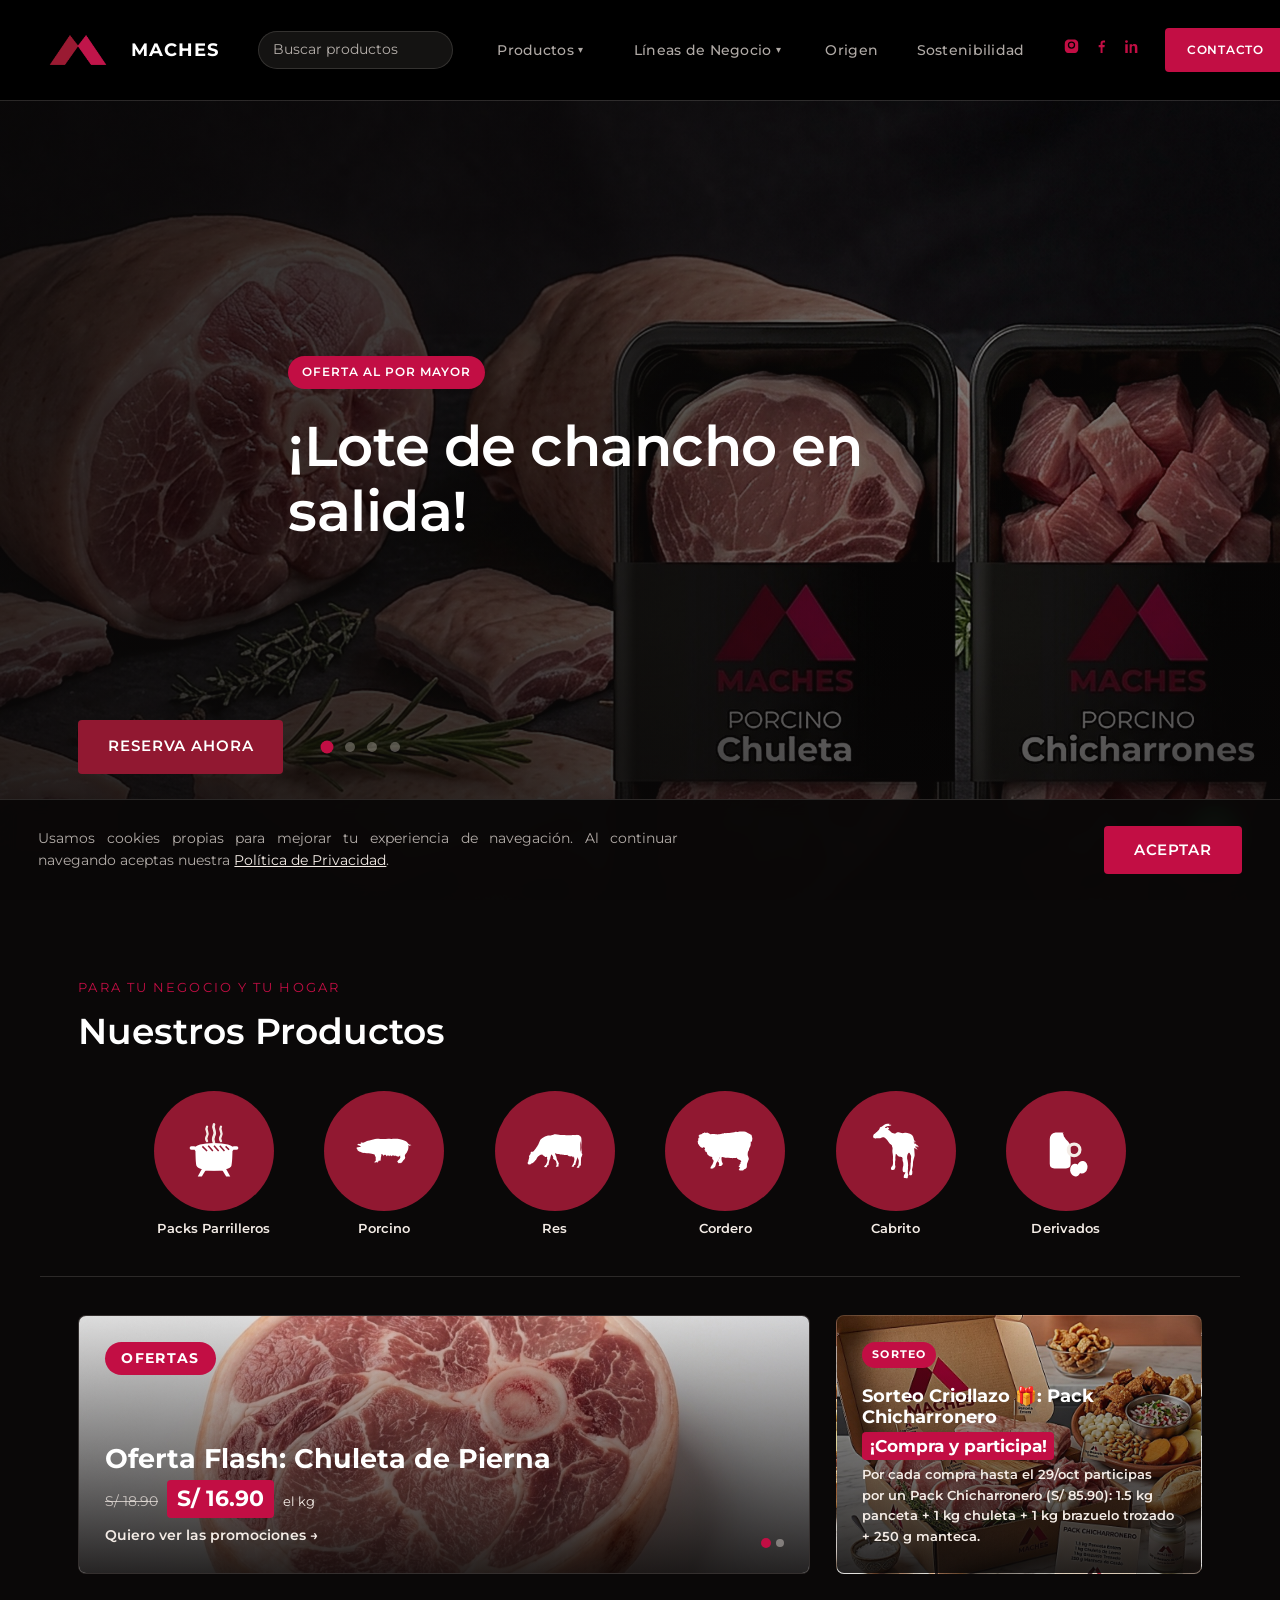
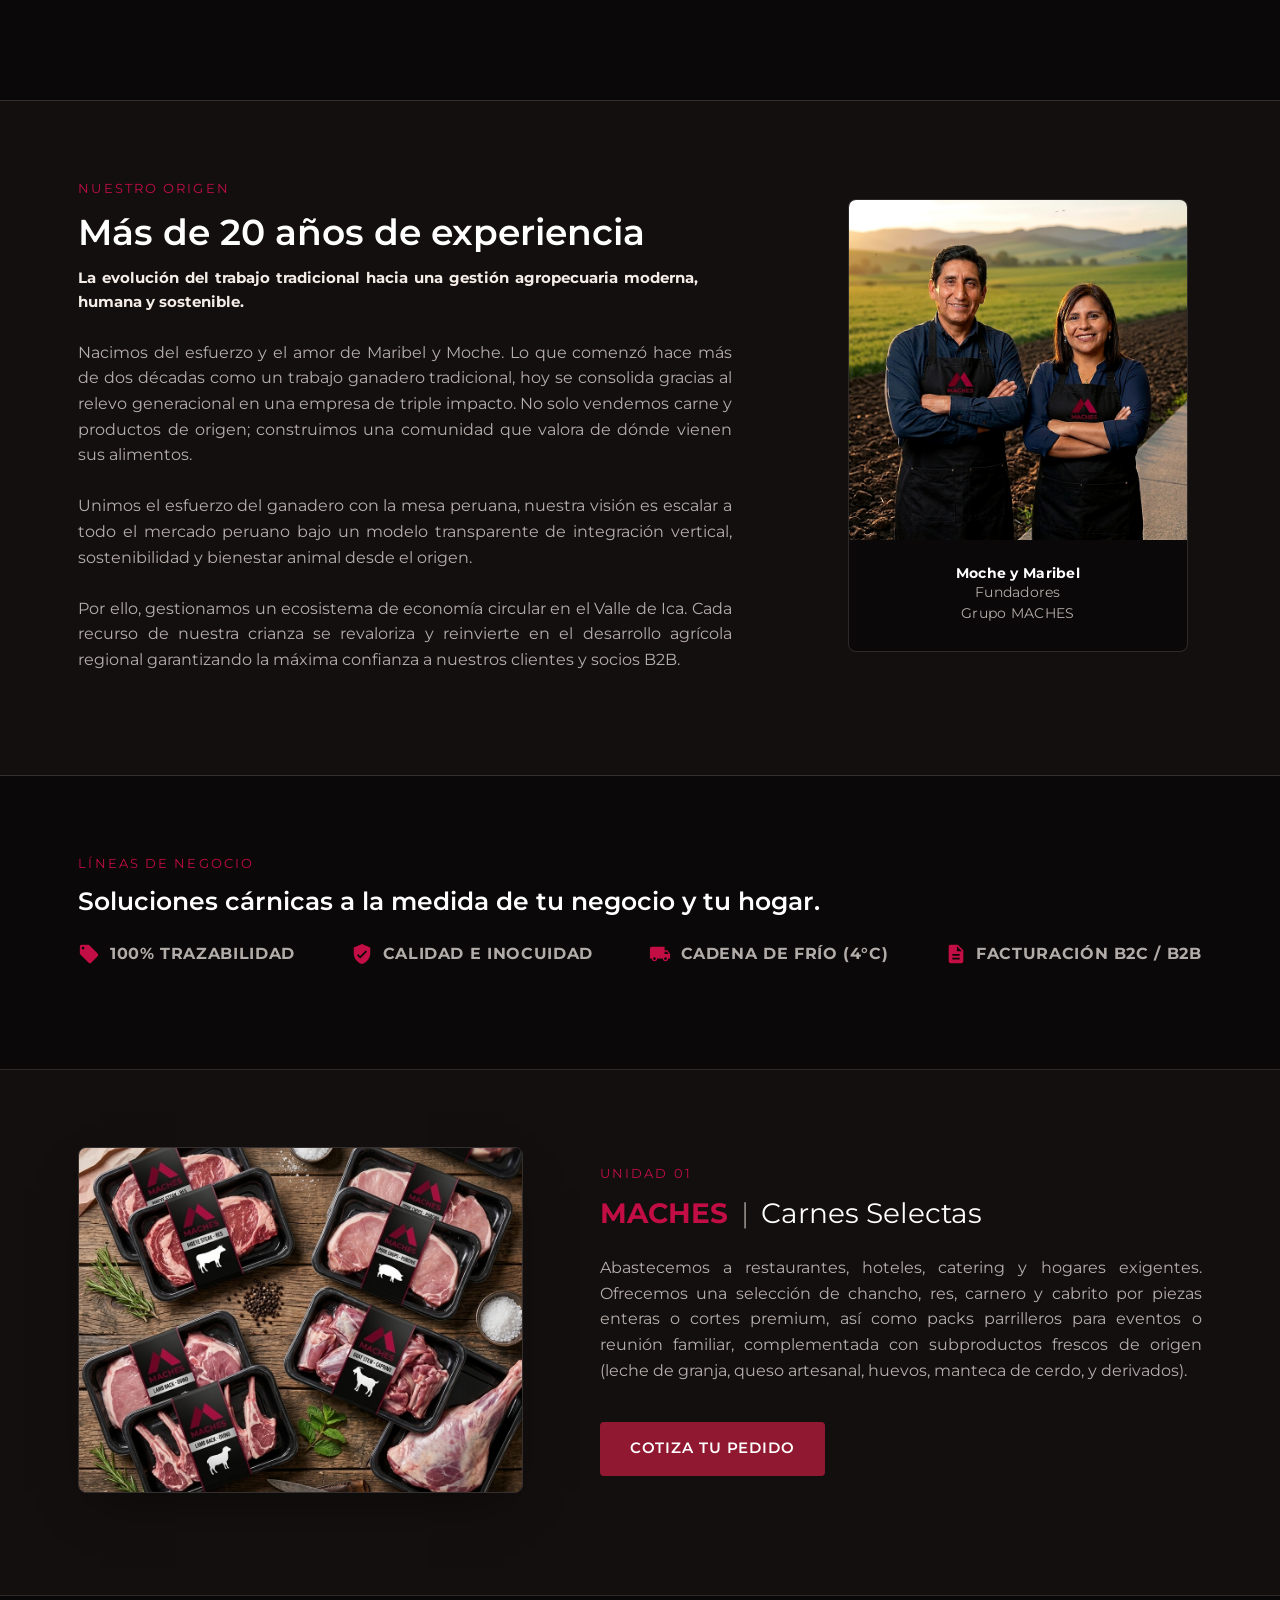
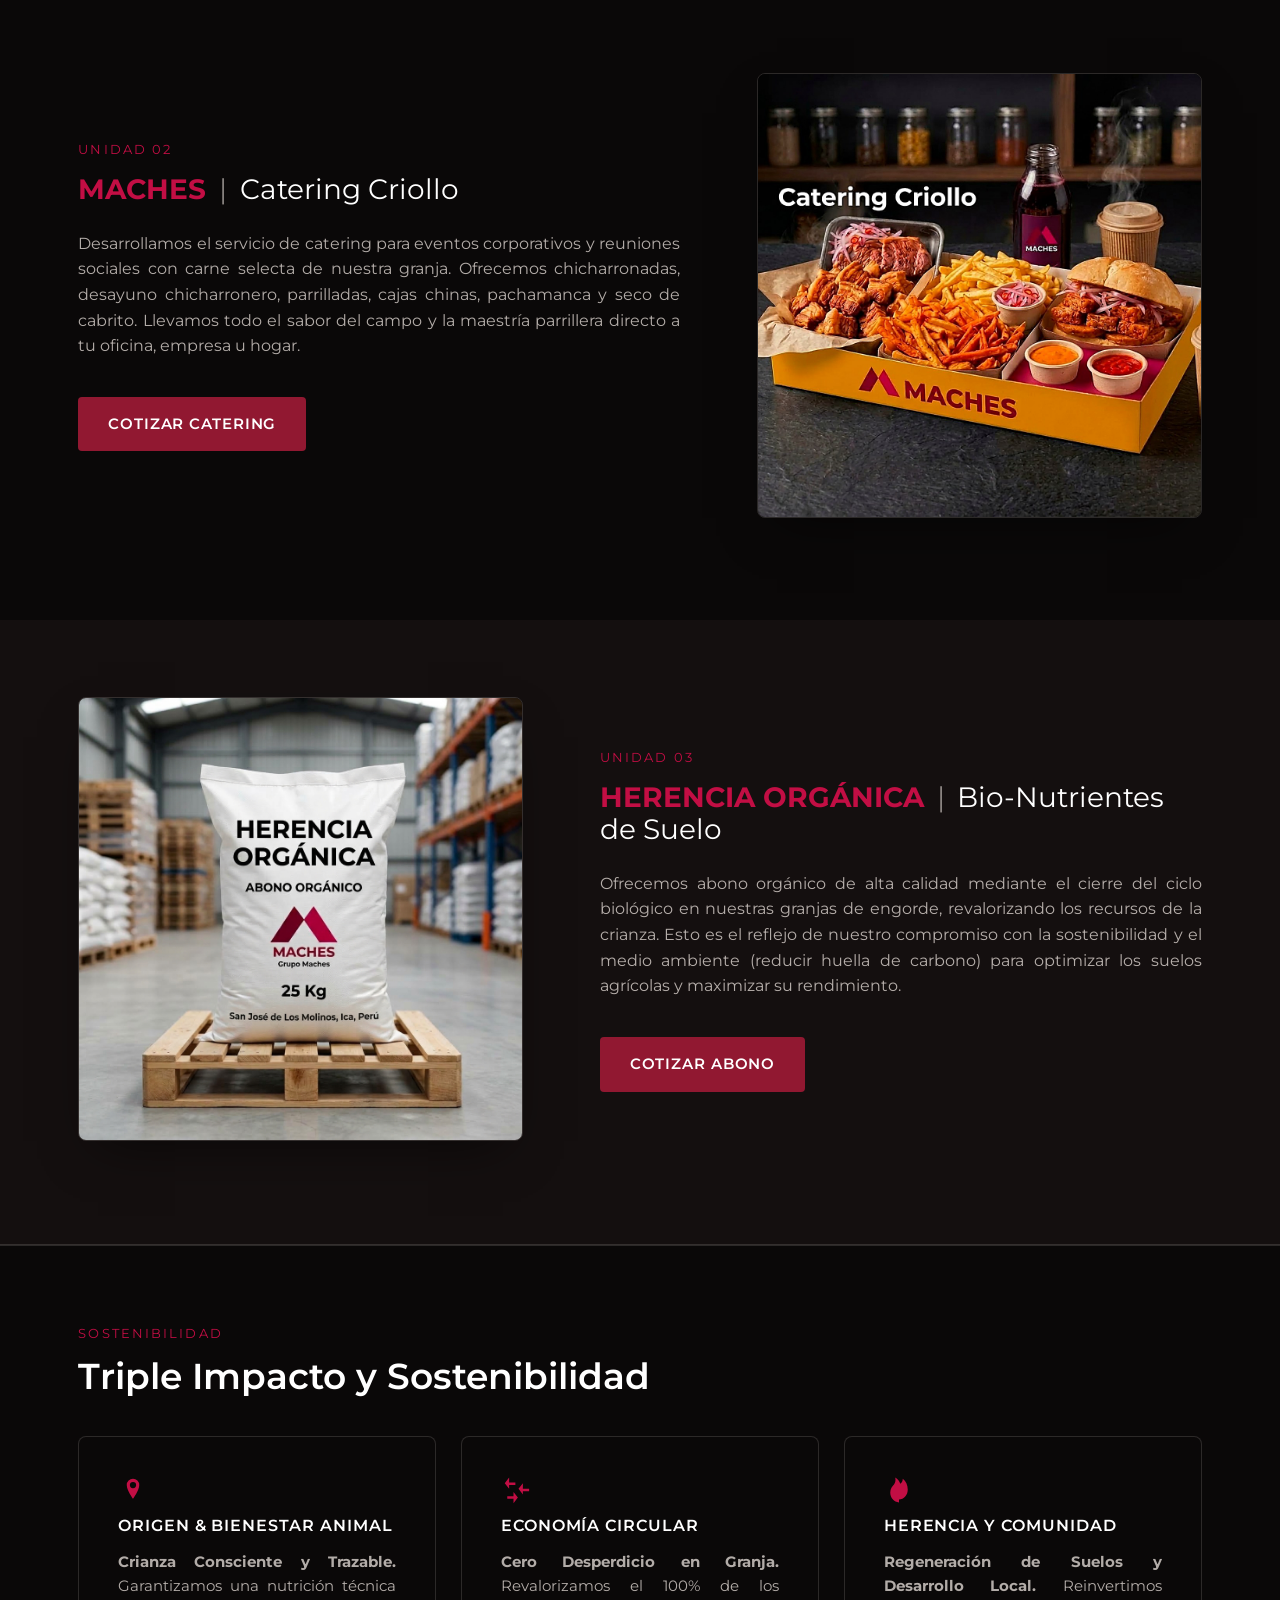
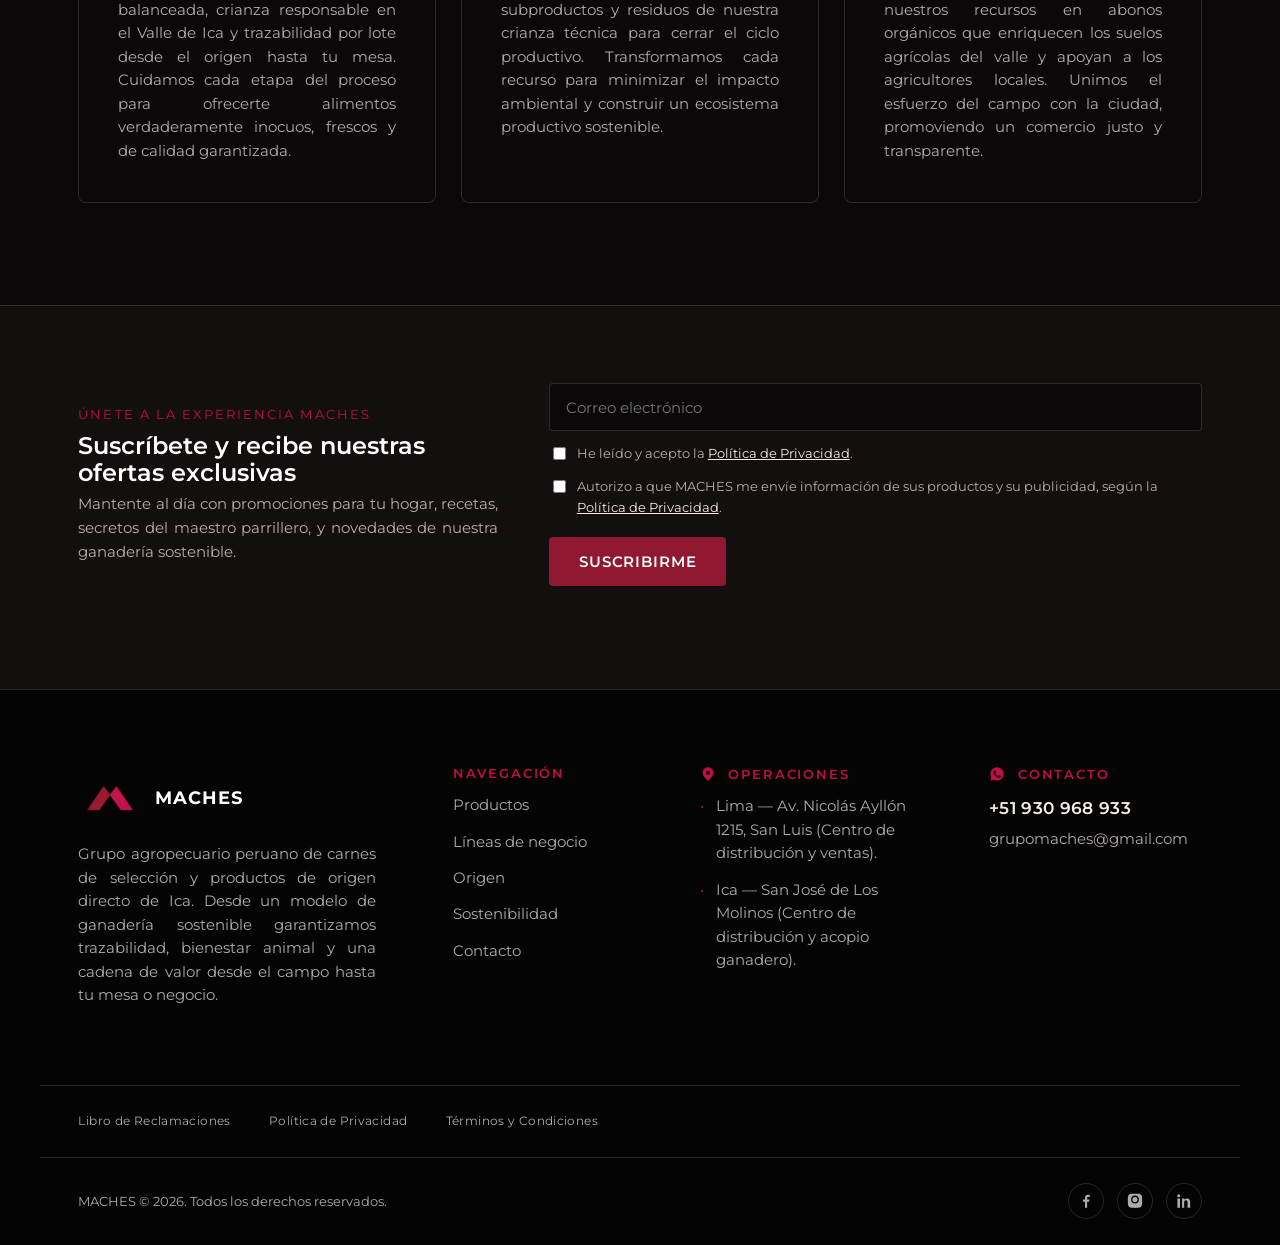
==== commit bac57ff3: "Oculta el precio hasta que llega el dato real del Sheet (sin mostrar el precio fijo del HTML) Envuel" ====
--- a/docs/index.html
+++ b/docs/index.html
@@ -502,7 +502,7 @@
         <article class="product-card" data-name="Pack Parrillero Familiar" data-id="101">
           <div class="product-img"><img src="assets/pack-parrillero-familiar.jpg" alt="Pack Parrillero Familiar MACHES" loading="lazy" width="500" height="500"></div>
           <h4 class="product-name">Pack Parrillero Familiar</h4>
-          <p class="product-price"><span class="product-price-label">Precio referencial:</span> S/ 152.90</p>
+          <p class="product-price"><span class="product-price-label">Precio referencial:</span> <span class="product-price-value">S/ 152.90</span></p>
           <p class="product-sale-note">Precio por menor</p>
           <p class="product-includes"><strong>Incluye:</strong> 1 kg Bife angosto, 1 kg Churrasco, 1 kg Chuleta de lomo, 1 kg Asado de tira, 500 g Chorizos.</p>
           <p class="product-uses"><strong>Usos recomendados:</strong> Parrilla de fin de semana, reuniones familiares.</p>
@@ -511,7 +511,7 @@
         <article class="product-card" data-name="Pack Chicharronero" data-id="102">
           <div class="product-img"><img src="assets/pack-chicharronero.jpg" alt="Pack Chicharronero MACHES" loading="lazy" width="500" height="500"></div>
           <h4 class="product-name">Pack Chicharronero</h4>
-          <p class="product-price"><span class="product-price-label">Precio referencial:</span> S/ 85.90</p>
+          <p class="product-price"><span class="product-price-label">Precio referencial:</span> <span class="product-price-value">S/ 85.90</span></p>
           <p class="product-sale-note">Precio por menor</p>
           <p class="product-includes"><strong>Incluye:</strong> 1.5 kg Panceta entera, 1 kg Chuleta de lomo, 1 kg Brazuelo trozado (ideal para chicharrón), 250 g Manteca de cerdo.</p>
           <p class="product-uses"><strong>Usos recomendados:</strong> Desayunos criollos, chicharrones, reuniones familiares.</p>
@@ -520,7 +520,7 @@
         <article class="product-card" data-name="Pack Caja China / Cilindro" data-id="103">
           <div class="product-img"><img src="assets/pack-caja-china.jpg" alt="Pack Caja China / Cilindro MACHES" loading="lazy" width="500" height="500"></div>
           <h4 class="product-name">Pack Caja China / Cilindro</h4>
-          <p class="product-price"><span class="product-price-label">Precio referencial:</span> S/ 111.90</p>
+          <p class="product-price"><span class="product-price-label">Precio referencial:</span> <span class="product-price-value">S/ 111.90</span></p>
           <p class="product-sale-note">Precio por menor</p>
           <p class="product-includes"><strong>Incluye:</strong> 2 kg Panceta entera (o Bondiola), 2 kg Costillar de cerdo, adobo artesanal y sazonador de cortesía.</p>
           <p class="product-uses"><strong>Usos recomendados:</strong> Eventos, cumpleaños, almuerzos especiales al horno, cilindro o caja china.</p>
@@ -529,7 +529,7 @@
         <article class="product-card" data-name="Pack Andino (Cordero y Cabrito)" data-id="104">
           <div class="product-img"><img src="assets/pack-andino.jpg" alt="Pack Andino (Cordero y Cabrito) MACHES" loading="lazy" width="500" height="500"></div>
           <h4 class="product-name">Pack Andino (Cordero y Cabrito)</h4>
-          <p class="product-price"><span class="product-price-label">Precio referencial:</span> S/ 81.90</p>
+          <p class="product-price"><span class="product-price-label">Precio referencial:</span> <span class="product-price-value">S/ 81.90</span></p>
           <p class="product-sale-note">Precio por menor</p>
           <p class="product-includes"><strong>Incluye:</strong> 1 kg Cordero trozado (ideal para pachamanca), 1 kg Seco de cabrito trozado, 500 g Chuletas de cordero.</p>
           <p class="product-uses"><strong>Usos recomendados:</strong> Almuerzos norteños, pachamancas o potajes tradicionales de fin de semana.</p>
@@ -538,7 +538,7 @@
         <article class="product-card" data-name="Pack Parrillero Pareja" data-id="105">
           <div class="product-img"><img src="assets/pack-parrillero-pareja.jpg" alt="Pack Parrillero Pareja MACHES" loading="lazy" width="500" height="500"></div>
           <h4 class="product-name">Pack Parrillero Pareja</h4>
-          <p class="product-price"><span class="product-price-label">Precio referencial:</span> S/ 68.90</p>
+          <p class="product-price"><span class="product-price-label">Precio referencial:</span> <span class="product-price-value">S/ 68.90</span></p>
           <p class="product-sale-note">Precio por menor</p>
           <p class="product-includes"><strong>Incluye:</strong> 500 g Bife ancho, 500 g Churrasco, 500 g Chuleta de lomo, 500 g Chorizos.</p>
           <p class="product-uses"><strong>Usos recomendados:</strong> Parrilla para 2–3 personas, cena o almuerzo de fin de semana.</p>
@@ -547,7 +547,7 @@
         <article class="product-card" data-name="Pack Semanal Guisero" data-id="106">
           <div class="product-img"><img src="assets/pack-semanal-guisero.jpg" alt="Pack Semanal Guisero MACHES" loading="lazy" width="500" height="500"></div>
           <h4 class="product-name">Pack Semanal Guisero</h4>
-          <p class="product-price"><span class="product-price-label">Precio referencial:</span> S/ 89.90</p>
+          <p class="product-price"><span class="product-price-label">Precio referencial:</span> <span class="product-price-value">S/ 89.90</span></p>
           <p class="product-sale-note">Precio por menor</p>
           <p class="product-includes"><strong>Incluye:</strong> 1 kg Posta de res, 1 kg Carne molida de res, 1 kg Chuleta de pierna, 1 kg Carne trozada de cerdo.</p>
           <p class="product-uses"><strong>Usos recomendados:</strong> Menú diario de la semana: guisos, estofados, milanesas, hamburguesas.</p>
@@ -556,7 +556,7 @@
         <article class="product-card" data-name="Pack Personalizado (a medida)" data-id="107">
           <div class="product-img"><img src="assets/pack-personalizado.jpg" alt="Pack Personalizado (a medida) MACHES" loading="lazy" width="500" height="500"></div>
           <h4 class="product-name">Pack Personalizado (a medida)</h4>
-          <p class="product-price"><span class="product-price-label">Precio referencial:</span> Según tu selección</p>
+          <p class="product-price"><span class="product-price-label">Precio referencial:</span> <span class="product-price-value">Según tu selección</span></p>
           <p class="product-sale-note">Precio por menor</p>
           <p class="product-includes">Arma tu pack combinando las carnes, cortes y derivados que prefieras directamente por nuestro WhatsApp.</p>
           <p class="product-uses"><strong>Usos recomendados:</strong> Pedidos especiales o gustos particulares.</p>
@@ -571,7 +571,7 @@
         <article class="product-card" data-name="Chuleta de lomo" data-id="301">
           <div class="product-img"><img src="assets/chuleta-de-lomo.jpg" alt="Chuleta de lomo MACHES" loading="lazy" width="500" height="500"></div>
           <h4 class="product-name">Chuleta de lomo</h4>
-          <p class="product-price"><span class="product-price-label">Precio referencial:</span> S/ 20.90 x kg</p>
+          <p class="product-price"><span class="product-price-label">Precio referencial:</span> <span class="product-price-value">S/ 20.90 x kg</span></p>
           <p class="product-sale-note">Precio por menor</p>
           <p class="product-uses"><strong>Usos recomendados:</strong> Parrilla, sartén, plancha.</p>
           <a class="btn btn-primary product-cta" data-whatsapp-product="Chuleta de lomo" href="#" target="_blank" rel="noopener">Cotizar</a>
@@ -579,7 +579,7 @@
         <article class="product-card" data-name="Chuleta de brazuelo" data-id="302">
           <div class="product-img"><img src="assets/chuleta-de-brazuelo.jpg" alt="Chuleta de brazuelo MACHES" loading="lazy" width="500" height="500"></div>
           <h4 class="product-name">Chuleta de brazuelo</h4>
-          <p class="product-price"><span class="product-price-label">Precio referencial:</span> S/ 19.50 x kg</p>
+          <p class="product-price"><span class="product-price-label">Precio referencial:</span> <span class="product-price-value">S/ 19.50 x kg</span></p>
           <p class="product-sale-note">Precio por menor</p>
           <p class="product-uses"><strong>Usos recomendados:</strong> Fritura casera, guisos rápidos.</p>
           <a class="btn btn-primary product-cta" data-whatsapp-product="Chuleta de brazuelo" href="#" target="_blank" rel="noopener">Cotizar</a>
@@ -587,7 +587,7 @@
         <article class="product-card" data-name="Chuleta de pierna" data-id="303">
           <div class="product-img"><img src="assets/chuleta-de-pierna.jpg" alt="Chuleta de pierna MACHES" loading="lazy" width="500" height="500"></div>
           <h4 class="product-name">Chuleta de pierna</h4>
-          <p class="product-price"><span class="product-price-label">Precio referencial:</span> S/ 18.90 x kg</p>
+          <p class="product-price"><span class="product-price-label">Precio referencial:</span> <span class="product-price-value">S/ 18.90 x kg</span></p>
           <p class="product-sale-note">Precio por menor</p>
           <p class="product-uses"><strong>Usos recomendados:</strong> Milanesas, menú diario.</p>
           <a class="btn btn-primary product-cta" data-whatsapp-product="Chuleta de pierna" href="#" target="_blank" rel="noopener">Cotizar</a>
@@ -595,7 +595,7 @@
         <article class="product-card" data-name="Panceta" data-id="304">
           <div class="product-img"><img src="assets/panceta.jpg" alt="Panceta MACHES" loading="lazy" width="500" height="500"></div>
           <h4 class="product-name">Panceta</h4>
-          <p class="product-price"><span class="product-price-label">Precio referencial:</span> S/ 29.90 x kg</p>
+          <p class="product-price"><span class="product-price-label">Precio referencial:</span> <span class="product-price-value">S/ 29.90 x kg</span></p>
           <p class="product-sale-note">Precio por menor</p>
           <p class="product-uses"><strong>Usos recomendados:</strong> Chicharrón crocante, caja china, cilindro.</p>
           <a class="btn btn-primary product-cta" data-whatsapp-product="Panceta" href="#" target="_blank" rel="noopener">Cotizar</a>
@@ -603,7 +603,7 @@
         <article class="product-card" data-name="Bondiola" data-id="305">
           <div class="product-img"><img src="assets/bondiola.jpg" alt="Bondiola MACHES" loading="lazy" width="500" height="500"></div>
           <h4 class="product-name">Bondiola</h4>
-          <p class="product-price"><span class="product-price-label">Precio referencial:</span> S/ 28.90 x kg</p>
+          <p class="product-price"><span class="product-price-label">Precio referencial:</span> <span class="product-price-value">S/ 28.90 x kg</span></p>
           <p class="product-sale-note">Precio por menor</p>
           <p class="product-uses"><strong>Usos recomendados:</strong> Asados, pulled pork, guisos.</p>
           <a class="btn btn-primary product-cta" data-whatsapp-product="Bondiola" href="#" target="_blank" rel="noopener">Cotizar</a>
@@ -611,7 +611,7 @@
         <article class="product-card" data-name="Costillar" data-id="306">
           <div class="product-img"><img src="assets/costillar.jpg" alt="Costillar MACHES" loading="lazy" width="500" height="500"></div>
           <h4 class="product-name">Costillar</h4>
-          <p class="product-price"><span class="product-price-label">Precio referencial:</span> S/ 30.90 x kg</p>
+          <p class="product-price"><span class="product-price-label">Precio referencial:</span> <span class="product-price-value">S/ 30.90 x kg</span></p>
           <p class="product-sale-note">Precio por menor</p>
           <p class="product-uses"><strong>Usos recomendados:</strong> Costillitas BBQ, horno, parrilla.</p>
           <a class="btn btn-primary product-cta" data-whatsapp-product="Costillar" href="#" target="_blank" rel="noopener">Cotizar</a>
@@ -619,7 +619,7 @@
         <article class="product-card" data-name="Lomo fino de cerdo" data-id="307">
           <div class="product-img"><img src="assets/lomo-fino-de-cerdo.jpg" alt="Lomo fino de cerdo MACHES" loading="lazy" width="500" height="500"></div>
           <h4 class="product-name">Lomo fino de cerdo</h4>
-          <p class="product-price"><span class="product-price-label">Precio referencial:</span> S/ 36.90 x kg</p>
+          <p class="product-price"><span class="product-price-label">Precio referencial:</span> <span class="product-price-value">S/ 36.90 x kg</span></p>
           <p class="product-sale-note">Precio por menor</p>
           <p class="product-uses"><strong>Usos recomendados:</strong> Lomo saltado, medallones finos.</p>
           <a class="btn btn-primary product-cta" data-whatsapp-product="Lomo fino de cerdo" href="#" target="_blank" rel="noopener">Cotizar</a>
@@ -627,7 +627,7 @@
         <article class="product-card" data-name="Carne trozada de cerdo" data-id="308">
           <div class="product-img"><img src="assets/carne-trozada-de-cerdo.jpg" alt="Carne trozada de cerdo MACHES" loading="lazy" width="500" height="500"></div>
           <h4 class="product-name">Carne trozada de cerdo</h4>
-          <p class="product-price"><span class="product-price-label">Precio referencial:</span> S/ 19.90 x kg</p>
+          <p class="product-price"><span class="product-price-label">Precio referencial:</span> <span class="product-price-value">S/ 19.90 x kg</span></p>
           <p class="product-sale-note">Precio por menor</p>
           <p class="product-uses"><strong>Usos recomendados:</strong> Secos, adobos, guisos.</p>
           <a class="btn btn-primary product-cta" data-whatsapp-product="Carne trozada de cerdo" href="#" target="_blank" rel="noopener">Cotizar</a>
@@ -635,7 +635,7 @@
         <article class="product-card" data-name="Patitas de cerdo" data-id="309">
           <div class="product-img"><img src="assets/patitas-de-cerdo.jpg" alt="Patitas de cerdo MACHES" loading="lazy" width="500" height="500"></div>
           <h4 class="product-name">Patitas de cerdo</h4>
-          <p class="product-price"><span class="product-price-label">Precio referencial:</span> S/ 12.00 x kg</p>
+          <p class="product-price"><span class="product-price-label">Precio referencial:</span> <span class="product-price-value">S/ 12.00 x kg</span></p>
           <p class="product-sale-note">Precio por menor</p>
           <p class="product-uses"><strong>Usos recomendados:</strong> Patitas con maní, caldos.</p>
           <a class="btn btn-primary product-cta" data-whatsapp-product="Patitas de cerdo" href="#" target="_blank" rel="noopener">Cotizar</a>
@@ -643,7 +643,7 @@
         <article class="product-card" data-name="Cabeza / Menudencias" data-id="310">
           <div class="product-img"><img src="assets/cabeza-menudencias.jpg" alt="Cabeza / Menudencias MACHES" loading="lazy" width="500" height="500"></div>
           <h4 class="product-name">Cabeza / Menudencias</h4>
-          <p class="product-price"><span class="product-price-label">Precio referencial:</span> S/ 10.00 x kg</p>
+          <p class="product-price"><span class="product-price-label">Precio referencial:</span> <span class="product-price-value">S/ 10.00 x kg</span></p>
           <p class="product-sale-note">Precio por menor</p>
           <p class="product-uses"><strong>Usos recomendados:</strong> Caldos, patasca, tamales.</p>
           <a class="btn btn-primary product-cta" data-whatsapp-product="Cabeza / Menudencias" href="#" target="_blank" rel="noopener">Cotizar</a>
@@ -651,7 +651,7 @@
         <article class="product-card" data-name="Pernil de cerdo (pierna entera)" data-id="311">
           <div class="product-img"><img src="assets/pernil-de-cerdo.jpg" alt="Pernil de cerdo (pierna entera) MACHES" loading="lazy" width="500" height="500"></div>
           <h4 class="product-name">Pernil de cerdo (pierna entera)</h4>
-          <p class="product-price"><span class="product-price-label">Precio referencial:</span> S/ 17.90 x kg</p>
+          <p class="product-price"><span class="product-price-label">Precio referencial:</span> <span class="product-price-value">S/ 17.90 x kg</span></p>
           <p class="product-sale-note">Precio por menor</p>
           <p class="product-uses"><strong>Usos recomendados:</strong> Horno, pernil, sándwich.</p>
           <a class="btn btn-primary product-cta" data-whatsapp-product="Pernil de cerdo (pierna entera)" href="#" target="_blank" rel="noopener">Cotizar</a>
@@ -659,7 +659,7 @@
         <article class="product-card" data-name="Lomo enrollado de cerdo" data-id="312">
           <div class="product-img"><img src="assets/lomo-enrollado-de-cerdo.jpg" alt="Lomo enrollado de cerdo MACHES" loading="lazy" width="500" height="500"></div>
           <h4 class="product-name">Lomo enrollado de cerdo</h4>
-          <p class="product-price"><span class="product-price-label">Precio referencial:</span> S/ 27.90 x kg</p>
+          <p class="product-price"><span class="product-price-label">Precio referencial:</span> <span class="product-price-value">S/ 27.90 x kg</span></p>
           <p class="product-sale-note">Precio por menor</p>
           <p class="product-uses"><strong>Usos recomendados:</strong> Horno, relleno, almuerzos especiales.</p>
           <a class="btn btn-primary product-cta" data-whatsapp-product="Lomo enrollado de cerdo" href="#" target="_blank" rel="noopener">Cotizar</a>
@@ -673,7 +673,7 @@
         <article class="product-card" data-name="Lomo fino" data-id="401">
           <div class="product-img"><img src="assets/lomo-fino.jpg" alt="Lomo fino MACHES" loading="lazy" width="500" height="500"></div>
           <h4 class="product-name">Lomo fino</h4>
-          <p class="product-price"><span class="product-price-label">Precio referencial:</span> S/ 84.90 x kg</p>
+          <p class="product-price"><span class="product-price-label">Precio referencial:</span> <span class="product-price-value">S/ 84.90 x kg</span></p>
           <p class="product-sale-note">Precio por menor</p>
           <p class="product-uses"><strong>Usos recomendados:</strong> Lomo saltado fino, medallones, chateaubriand.</p>
           <a class="btn btn-primary product-cta" data-whatsapp-product="Lomo fino" href="#" target="_blank" rel="noopener">Cotizar</a>
@@ -681,7 +681,7 @@
         <article class="product-card" data-name="Asado de tira" data-id="402">
           <div class="product-img"><img src="assets/asado-de-tira.jpg" alt="Asado de tira MACHES" loading="lazy" width="500" height="500"></div>
           <h4 class="product-name">Asado de tira</h4>
-          <p class="product-price"><span class="product-price-label">Precio referencial:</span> S/ 39.90 x kg</p>
+          <p class="product-price"><span class="product-price-label">Precio referencial:</span> <span class="product-price-value">S/ 39.90 x kg</span></p>
           <p class="product-sale-note">Precio por menor</p>
           <p class="product-uses"><strong>Usos recomendados:</strong> Parrilla, anticuchos, sancochado.</p>
           <a class="btn btn-primary product-cta" data-whatsapp-product="Asado de tira" href="#" target="_blank" rel="noopener">Cotizar</a>
@@ -689,7 +689,7 @@
         <article class="product-card" data-name="Bife ancho" data-id="403">
           <div class="product-img"><img src="assets/bife-ancho.jpg" alt="Bife ancho MACHES" loading="lazy" width="500" height="500"></div>
           <h4 class="product-name">Bife ancho</h4>
-          <p class="product-price"><span class="product-price-label">Precio referencial:</span> S/ 54.90 x kg</p>
+          <p class="product-price"><span class="product-price-label">Precio referencial:</span> <span class="product-price-value">S/ 54.90 x kg</span></p>
           <p class="product-sale-note">Precio por menor</p>
           <p class="product-uses"><strong>Usos recomendados:</strong> Cortes parrilleros, plancha.</p>
           <a class="btn btn-primary product-cta" data-whatsapp-product="Bife ancho" href="#" target="_blank" rel="noopener">Cotizar</a>
@@ -697,7 +697,7 @@
         <article class="product-card" data-name="Bife angosto" data-id="404">
           <div class="product-img"><img src="assets/bife-angosto.jpg" alt="Bife angosto MACHES" loading="lazy" width="500" height="500"></div>
           <h4 class="product-name">Bife angosto</h4>
-          <p class="product-price"><span class="product-price-label">Precio referencial:</span> S/ 56.90 x kg</p>
+          <p class="product-price"><span class="product-price-label">Precio referencial:</span> <span class="product-price-value">S/ 56.90 x kg</span></p>
           <p class="product-sale-note">Precio por menor</p>
           <p class="product-uses"><strong>Usos recomendados:</strong> Cortes parrilleros, plancha.</p>
           <a class="btn btn-primary product-cta" data-whatsapp-product="Bife angosto" href="#" target="_blank" rel="noopener">Cotizar</a>
@@ -705,7 +705,7 @@
         <article class="product-card" data-name="Picaña" data-id="405">
           <div class="product-img"><img src="assets/picana.jpg" alt="Picaña MACHES" loading="lazy" width="500" height="500"></div>
           <h4 class="product-name">Picaña</h4>
-          <p class="product-price"><span class="product-price-label">Precio referencial:</span> S/ 64.90 x kg</p>
+          <p class="product-price"><span class="product-price-label">Precio referencial:</span> <span class="product-price-value">S/ 64.90 x kg</span></p>
           <p class="product-sale-note">Precio por menor</p>
           <p class="product-uses"><strong>Usos recomendados:</strong> Parrilla, horno, espada.</p>
           <a class="btn btn-primary product-cta" data-whatsapp-product="Picaña" href="#" target="_blank" rel="noopener">Cotizar</a>
@@ -713,7 +713,7 @@
         <article class="product-card" data-name="Churrasco" data-id="406">
           <div class="product-img"><img src="assets/churrasco.jpg" alt="Churrasco MACHES" loading="lazy" width="500" height="500"></div>
           <h4 class="product-name">Churrasco</h4>
-          <p class="product-price"><span class="product-price-label">Precio referencial:</span> S/ 31.90 x kg</p>
+          <p class="product-price"><span class="product-price-label">Precio referencial:</span> <span class="product-price-value">S/ 31.90 x kg</span></p>
           <p class="product-sale-note">Precio por menor</p>
           <p class="product-uses"><strong>Usos recomendados:</strong> Bistec a la plancha, apanados.</p>
           <a class="btn btn-primary product-cta" data-whatsapp-product="Churrasco" href="#" target="_blank" rel="noopener">Cotizar</a>
@@ -721,7 +721,7 @@
         <article class="product-card" data-name="Ossobuco" data-id="407">
           <div class="product-img"><img src="assets/ossobuco.jpg" alt="Ossobuco MACHES" loading="lazy" width="500" height="500"></div>
           <h4 class="product-name">Ossobuco</h4>
-          <p class="product-price"><span class="product-price-label">Precio referencial:</span> S/ 24.00 x kg</p>
+          <p class="product-price"><span class="product-price-label">Precio referencial:</span> <span class="product-price-value">S/ 24.00 x kg</span></p>
           <p class="product-sale-note">Precio por menor</p>
           <p class="product-uses"><strong>Usos recomendados:</strong> Guisos de larga cocción, sopas concentradas.</p>
           <a class="btn btn-primary product-cta" data-whatsapp-product="Ossobuco" href="#" target="_blank" rel="noopener">Cotizar</a>
@@ -729,7 +729,7 @@
         <article class="product-card" data-name="Carne molida de res" data-id="408">
           <div class="product-img"><img src="assets/carne-molida-de-res.jpg" alt="Carne molida de res MACHES" loading="lazy" width="500" height="500"></div>
           <h4 class="product-name">Carne molida de res</h4>
-          <p class="product-price"><span class="product-price-label">Precio referencial:</span> S/ 26.00 x kg</p>
+          <p class="product-price"><span class="product-price-label">Precio referencial:</span> <span class="product-price-value">S/ 26.00 x kg</span></p>
           <p class="product-sale-note">Precio por menor</p>
           <p class="product-uses"><strong>Usos recomendados:</strong> Hamburguesas caseras, pasta boloñesa, albóndigas.</p>
           <a class="btn btn-primary product-cta" data-whatsapp-product="Carne molida de res" href="#" target="_blank" rel="noopener">Cotizar</a>
@@ -737,7 +737,7 @@
         <article class="product-card" data-name="Hígado de res" data-id="409">
           <div class="product-img"><img src="assets/higado-de-res.jpg" alt="Hígado de res MACHES" loading="lazy" width="500" height="500"></div>
           <h4 class="product-name">Hígado de res</h4>
-          <p class="product-price"><span class="product-price-label">Precio referencial:</span> S/ 12.00 x kg</p>
+          <p class="product-price"><span class="product-price-label">Precio referencial:</span> <span class="product-price-value">S/ 12.00 x kg</span></p>
           <p class="product-sale-note">Precio por menor</p>
           <p class="product-uses"><strong>Usos recomendados:</strong> Hígado frito, guisos.</p>
           <a class="btn btn-primary product-cta" data-whatsapp-product="Hígado de res" href="#" target="_blank" rel="noopener">Cotizar</a>
@@ -745,7 +745,7 @@
         <article class="product-card" data-name="Mondongo de res" data-id="410">
           <div class="product-img"><img src="assets/mondongo-de-res.jpg" alt="Mondongo de res MACHES" loading="lazy" width="500" height="500"></div>
           <h4 class="product-name">Mondongo de res</h4>
-          <p class="product-price"><span class="product-price-label">Precio referencial:</span> S/ 15.00 x kg</p>
+          <p class="product-price"><span class="product-price-label">Precio referencial:</span> <span class="product-price-value">S/ 15.00 x kg</span></p>
           <p class="product-sale-note">Precio por menor</p>
           <p class="product-uses"><strong>Usos recomendados:</strong> Cau cau, mondongo al italiano.</p>
           <a class="btn btn-primary product-cta" data-whatsapp-product="Mondongo de res" href="#" target="_blank" rel="noopener">Cotizar</a>
@@ -753,7 +753,7 @@
         <article class="product-card" data-name="Bofe de res" data-id="411">
           <div class="product-img"><img src="assets/bofe-de-res.jpg" alt="Bofe de res MACHES" loading="lazy" width="500" height="500"></div>
           <h4 class="product-name">Bofe de res</h4>
-          <p class="product-price"><span class="product-price-label">Precio referencial:</span> S/ 15.00 x kg</p>
+          <p class="product-price"><span class="product-price-label">Precio referencial:</span> <span class="product-price-value">S/ 15.00 x kg</span></p>
           <p class="product-sale-note">Precio por menor</p>
           <p class="product-uses"><strong>Usos recomendados:</strong> Bofe frito, guisos.</p>
           <a class="btn btn-primary product-cta" data-whatsapp-product="Bofe de res" href="#" target="_blank" rel="noopener">Cotizar</a>
@@ -761,7 +761,7 @@
         <article class="product-card" data-name="Entraña" data-id="412">
           <div class="product-img"><img src="assets/entrana.jpg" alt="Entraña MACHES" loading="lazy" width="500" height="500"></div>
           <h4 class="product-name">Entraña</h4>
-          <p class="product-price"><span class="product-price-label">Precio referencial:</span> S/ 49.90 x kg</p>
+          <p class="product-price"><span class="product-price-label">Precio referencial:</span> <span class="product-price-value">S/ 49.90 x kg</span></p>
           <p class="product-sale-note">Precio por menor</p>
           <p class="product-uses"><strong>Usos recomendados:</strong> Parrilla, plancha.</p>
           <a class="btn btn-primary product-cta" data-whatsapp-product="Entraña" href="#" target="_blank" rel="noopener">Cotizar</a>
@@ -769,7 +769,7 @@
         <article class="product-card" data-name="Colita de cuadril" data-id="413">
           <div class="product-img"><img src="assets/colita-de-cuadril.jpg" alt="Colita de cuadril MACHES" loading="lazy" width="500" height="500"></div>
           <h4 class="product-name">Colita de cuadril</h4>
-          <p class="product-price"><span class="product-price-label">Precio referencial:</span> S/ 44.90 x kg</p>
+          <p class="product-price"><span class="product-price-label">Precio referencial:</span> <span class="product-price-value">S/ 44.90 x kg</span></p>
           <p class="product-sale-note">Precio por menor</p>
           <p class="product-uses"><strong>Usos recomendados:</strong> Parrilla, horno.</p>
           <a class="btn btn-primary product-cta" data-whatsapp-product="Colita de cuadril" href="#" target="_blank" rel="noopener">Cotizar</a>
@@ -777,7 +777,7 @@
         <article class="product-card" data-name="Corazón de res" data-id="414">
           <div class="product-img"><img src="assets/corazon-de-res.jpg" alt="Corazón de res MACHES" loading="lazy" width="500" height="500"></div>
           <h4 class="product-name">Corazón de res</h4>
-          <p class="product-price"><span class="product-price-label">Precio referencial:</span> S/ 19.90 x kg</p>
+          <p class="product-price"><span class="product-price-label">Precio referencial:</span> <span class="product-price-value">S/ 19.90 x kg</span></p>
           <p class="product-sale-note">Precio por menor</p>
           <p class="product-uses"><strong>Usos recomendados:</strong> Anticuchos.</p>
           <a class="btn btn-primary product-cta" data-whatsapp-product="Corazón de res" href="#" target="_blank" rel="noopener">Cotizar</a>
@@ -785,7 +785,7 @@
         <article class="product-card" data-name="Posta de res" data-id="415">
           <div class="product-img"><img src="assets/posta-de-res.jpg" alt="Posta de res MACHES" loading="lazy" width="500" height="500"></div>
           <h4 class="product-name">Posta de res</h4>
-          <p class="product-price"><span class="product-price-label">Precio referencial:</span> S/ 32.90 x kg</p>
+          <p class="product-price"><span class="product-price-label">Precio referencial:</span> <span class="product-price-value">S/ 32.90 x kg</span></p>
           <p class="product-sale-note">Precio por menor</p>
           <p class="product-uses"><strong>Usos recomendados:</strong> Guisos, estofados, milanesas.</p>
           <a class="btn btn-primary product-cta" data-whatsapp-product="Posta de res" href="#" target="_blank" rel="noopener">Cotizar</a>
@@ -799,7 +799,7 @@
         <article class="product-card" data-name="Chuletas de cordero" data-id="501">
           <div class="product-img"><img src="assets/chuletas-de-cordero.jpg" alt="Chuletas de cordero MACHES" loading="lazy" width="500" height="500"></div>
           <h4 class="product-name">Chuletas de cordero</h4>
-          <p class="product-price"><span class="product-price-label">Precio referencial:</span> S/ 42.00 x kg</p>
+          <p class="product-price"><span class="product-price-label">Precio referencial:</span> <span class="product-price-value">S/ 42.00 x kg</span></p>
           <p class="product-sale-note">Precio por menor</p>
           <p class="product-uses"><strong>Usos recomendados:</strong> Parrilla fina, sartén con hierbas.</p>
           <a class="btn btn-primary product-cta" data-whatsapp-product="Chuletas de cordero" href="#" target="_blank" rel="noopener">Cotizar</a>
@@ -807,7 +807,7 @@
         <article class="product-card" data-name="Cordero trozado" data-id="502">
           <div class="product-img"><img src="assets/cordero-trozado.jpg" alt="Cordero trozado MACHES" loading="lazy" width="500" height="500"></div>
           <h4 class="product-name">Cordero trozado</h4>
-          <p class="product-price"><span class="product-price-label">Precio referencial:</span> S/ 35.00 x kg</p>
+          <p class="product-price"><span class="product-price-label">Precio referencial:</span> <span class="product-price-value">S/ 35.00 x kg</span></p>
           <p class="product-sale-note">Precio por menor</p>
           <p class="product-uses"><strong>Usos recomendados:</strong> Seco de cordero norteño, pachamanca, guisos.</p>
           <a class="btn btn-primary product-cta" data-whatsapp-product="Cordero trozado" href="#" target="_blank" rel="noopener">Cotizar</a>
@@ -815,7 +815,7 @@
         <article class="product-card" data-name="Costillar de cordero" data-id="503">
           <div class="product-img"><img src="assets/costillar-de-cordero.jpg" alt="Costillar de cordero MACHES" loading="lazy" width="500" height="500"></div>
           <h4 class="product-name">Costillar de cordero</h4>
-          <p class="product-price"><span class="product-price-label">Precio referencial:</span> S/ 40.00 x kg</p>
+          <p class="product-price"><span class="product-price-label">Precio referencial:</span> <span class="product-price-value">S/ 40.00 x kg</span></p>
           <p class="product-sale-note">Precio por menor</p>
           <p class="product-uses"><strong>Usos recomendados:</strong> Parrilla, horno lento.</p>
           <a class="btn btn-primary product-cta" data-whatsapp-product="Costillar de cordero" href="#" target="_blank" rel="noopener">Cotizar</a>
@@ -823,7 +823,7 @@
         <article class="product-card" data-name="Pierna de cordero" data-id="504">
           <div class="product-img"><img src="assets/pierna-de-cordero.jpg" alt="Pierna de cordero MACHES" loading="lazy" width="500" height="500"></div>
           <h4 class="product-name">Pierna de cordero</h4>
-          <p class="product-price"><span class="product-price-label">Precio referencial:</span> S/ 38.00 x kg</p>
+          <p class="product-price"><span class="product-price-label">Precio referencial:</span> <span class="product-price-value">S/ 38.00 x kg</span></p>
           <p class="product-sale-note">Precio por menor</p>
           <p class="product-uses"><strong>Usos recomendados:</strong> Pierna al horno.</p>
           <a class="btn btn-primary product-cta" data-whatsapp-product="Pierna de cordero" href="#" target="_blank" rel="noopener">Cotizar</a>
@@ -831,7 +831,7 @@
         <article class="product-card" data-name="Brazo de cordero" data-id="505">
           <div class="product-img"><img src="assets/brazo-de-cordero.jpg" alt="Brazo de cordero MACHES" loading="lazy" width="500" height="500"></div>
           <h4 class="product-name">Brazo de cordero</h4>
-          <p class="product-price"><span class="product-price-label">Precio referencial:</span> S/ 38.00 x kg</p>
+          <p class="product-price"><span class="product-price-label">Precio referencial:</span> <span class="product-price-value">S/ 38.00 x kg</span></p>
           <p class="product-sale-note">Precio por menor</p>
           <p class="product-uses"><strong>Usos recomendados:</strong> Brazo al horno.</p>
           <a class="btn btn-primary product-cta" data-whatsapp-product="Brazo de cordero" href="#" target="_blank" rel="noopener">Cotizar</a>
@@ -839,7 +839,7 @@
         <article class="product-card" data-name="Cabeza y patas de cordero" data-id="506">
           <div class="product-img"><img src="assets/cabeza-y-patas-de-cordero.jpg" alt="Cabeza y patas de cordero MACHES" loading="lazy" width="500" height="500"></div>
           <h4 class="product-name">Cabeza y patas de cordero</h4>
-          <p class="product-price"><span class="product-price-label">Precio referencial:</span> S/ 25.00 x kg</p>
+          <p class="product-price"><span class="product-price-label">Precio referencial:</span> <span class="product-price-value">S/ 25.00 x kg</span></p>
           <p class="product-sale-note">Precio por menor</p>
           <p class="product-uses"><strong>Usos recomendados:</strong> Caldo de cabeza, sancochado.</p>
           <a class="btn btn-primary product-cta" data-whatsapp-product="Cabeza y patas de cordero" href="#" target="_blank" rel="noopener">Cotizar</a>
@@ -847,7 +847,7 @@
         <article class="product-card" data-name="Cordero entero (pedido anticipado)" data-id="507">
           <div class="product-img"><img src="assets/cordero-entero.jpg" alt="Cordero entero (pedido anticipado) MACHES" loading="lazy" width="500" height="500"></div>
           <h4 class="product-name">Cordero entero (pedido anticipado)</h4>
-          <p class="product-price"><span class="product-price-label">Precio referencial:</span> S/ 33.00 x kg</p>
+          <p class="product-price"><span class="product-price-label">Precio referencial:</span> <span class="product-price-value">S/ 33.00 x kg</span></p>
           <p class="product-sale-note">Precio por menor</p>
           <p class="product-uses"><strong>Usos recomendados:</strong> Eventos, pachamanca, horno.</p>
           <a class="btn btn-primary product-cta" data-whatsapp-product="Cordero entero (pedido anticipado)" href="#" target="_blank" rel="noopener">Cotizar</a>
@@ -861,7 +861,7 @@
         <article class="product-card" data-name="Cabrito trozado" data-id="601">
           <div class="product-img"><img src="assets/cabrito-trozado.jpg" alt="Cabrito trozado MACHES" loading="lazy" width="500" height="500"></div>
           <h4 class="product-name">Cabrito trozado</h4>
-          <p class="product-price"><span class="product-price-label">Precio referencial:</span> S/ 30.00 x kg</p>
+          <p class="product-price"><span class="product-price-label">Precio referencial:</span> <span class="product-price-value">S/ 30.00 x kg</span></p>
           <p class="product-sale-note">Precio por menor</p>
           <p class="product-uses"><strong>Usos recomendados:</strong> Seco de cabrito a la norteña.</p>
           <a class="btn btn-primary product-cta" data-whatsapp-product="Cabrito trozado" href="#" target="_blank" rel="noopener">Cotizar</a>
@@ -869,7 +869,7 @@
         <article class="product-card" data-name="Pierna de cabrito" data-id="602">
           <div class="product-img"><img src="assets/pierna-de-cabrito.jpg" alt="Pierna de cabrito MACHES" loading="lazy" width="500" height="500"></div>
           <h4 class="product-name">Pierna de cabrito</h4>
-          <p class="product-price"><span class="product-price-label">Precio referencial:</span> S/ 35.00 x kg</p>
+          <p class="product-price"><span class="product-price-label">Precio referencial:</span> <span class="product-price-value">S/ 35.00 x kg</span></p>
           <p class="product-sale-note">Precio por menor</p>
           <p class="product-uses"><strong>Usos recomendados:</strong> Cabrito al horno, pachamanca.</p>
           <a class="btn btn-primary product-cta" data-whatsapp-product="Pierna de cabrito" href="#" target="_blank" rel="noopener">Cotizar</a>
@@ -877,7 +877,7 @@
         <article class="product-card" data-name="Brazuelo de cabrito" data-id="603">
           <div class="product-img"><img src="assets/brazuelo-de-cabrito.jpg" alt="Brazuelo de cabrito MACHES" loading="lazy" width="500" height="500"></div>
           <h4 class="product-name">Brazuelo de cabrito</h4>
-          <p class="product-price"><span class="product-price-label">Precio referencial:</span> S/ 32.00 x kg</p>
+          <p class="product-price"><span class="product-price-label">Precio referencial:</span> <span class="product-price-value">S/ 32.00 x kg</span></p>
           <p class="product-sale-note">Precio por menor</p>
           <p class="product-uses"><strong>Usos recomendados:</strong> Cabrito al horno, pachamanca.</p>
           <a class="btn btn-primary product-cta" data-whatsapp-product="Brazuelo de cabrito" href="#" target="_blank" rel="noopener">Cotizar</a>
@@ -885,7 +885,7 @@
         <article class="product-card" data-name="Costillar de cabrito" data-id="604">
           <div class="product-img"><img src="assets/costillar-de-cabrito.jpg" alt="Costillar de cabrito MACHES" loading="lazy" width="500" height="500"></div>
           <h4 class="product-name">Costillar de cabrito</h4>
-          <p class="product-price"><span class="product-price-label">Precio referencial:</span> S/ 30.00 x kg</p>
+          <p class="product-price"><span class="product-price-label">Precio referencial:</span> <span class="product-price-value">S/ 30.00 x kg</span></p>
           <p class="product-sale-note">Precio por menor</p>
           <p class="product-uses"><strong>Usos recomendados:</strong> Parrilla, guisos.</p>
           <a class="btn btn-primary product-cta" data-whatsapp-product="Costillar de cabrito" href="#" target="_blank" rel="noopener">Cotizar</a>
@@ -893,7 +893,7 @@
         <article class="product-card" data-name="Cabrito entero (pedido anticipado)" data-id="605">
           <div class="product-img"><img src="assets/cabrito-entero.jpg" alt="Cabrito entero (pedido anticipado) MACHES" loading="lazy" width="500" height="500"></div>
           <h4 class="product-name">Cabrito entero (pedido anticipado)</h4>
-          <p class="product-price"><span class="product-price-label">Precio referencial:</span> S/ 28.00 x kg</p>
+          <p class="product-price"><span class="product-price-label">Precio referencial:</span> <span class="product-price-value">S/ 28.00 x kg</span></p>
           <p class="product-sale-note">Precio por menor</p>
           <p class="product-uses"><strong>Usos recomendados:</strong> Eventos, cabrito al horno, pachamanca.</p>
           <a class="btn btn-primary product-cta" data-whatsapp-product="Cabrito entero (pedido anticipado)" href="#" target="_blank" rel="noopener">Cotizar</a>
@@ -907,7 +907,7 @@
         <article class="product-card" data-name="Chorizo parrillero artesanal" data-id="701">
           <div class="product-img"><img src="assets/chorizo-parrillero-artesanal.jpg" alt="Chorizo parrillero artesanal MACHES" loading="lazy" width="500" height="500"></div>
           <h4 class="product-name">Chorizo parrillero artesanal</h4>
-          <p class="product-price"><span class="product-price-label">Precio referencial:</span> S/ 20.90 el paquete (500 g)</p>
+          <p class="product-price"><span class="product-price-label">Precio referencial:</span> <span class="product-price-value">S/ 20.90 el paquete (500 g)</span></p>
           <p class="product-sale-note">Precio por menor</p>
           <p class="product-uses"><strong>Usos recomendados:</strong> Parrillas, piqueos, choripán.</p>
           <a class="btn btn-primary product-cta" data-whatsapp-product="Chorizo parrillero artesanal" href="#" target="_blank" rel="noopener">Cotizar</a>
@@ -915,7 +915,7 @@
         <article class="product-card" data-name="HAMBURGUESA ARTESANAL MACHES" data-id="702">
           <div class="product-img"><img src="assets/hamburguesa-artesanal-maches.jpg" alt="HAMBURGUESA ARTESANAL MACHES" loading="lazy" width="500" height="500"></div>
           <h4 class="product-name">HAMBURGUESA ARTESANAL MACHES</h4>
-          <p class="product-price"><span class="product-price-label">Precio referencial:</span> S/ 24.90 el paquete (4 und x 125 g)</p>
+          <p class="product-price"><span class="product-price-label">Precio referencial:</span> <span class="product-price-value">S/ 24.90 el paquete (4 und x 125 g)</span></p>
           <p class="product-sale-note">Precio por menor</p>
           <p class="product-uses"><strong>Usos recomendados:</strong> Hamburguesas a la plancha.</p>
           <a class="btn btn-primary product-cta" data-whatsapp-product="HAMBURGUESA ARTESANAL MACHES" href="#" target="_blank" rel="noopener">Cotizar</a>
@@ -923,7 +923,7 @@
         <article class="product-card" data-name="Manteca de cerdo" data-id="703">
           <div class="product-img"><img src="assets/manteca-de-cerdo.jpg" alt="Manteca de cerdo MACHES" loading="lazy" width="500" height="500"></div>
           <h4 class="product-name">Manteca de cerdo</h4>
-          <p class="product-price"><span class="product-price-label">Precio referencial:</span> S/ 15.00 el frasco (500 g)</p>
+          <p class="product-price"><span class="product-price-label">Precio referencial:</span> <span class="product-price-value">S/ 15.00 el frasco (500 g)</span></p>
           <p class="product-sale-note">Precio por menor</p>
           <p class="product-uses"><strong>Usos recomendados:</strong> Frituras tradicionales, repostería, tamales.</p>
           <a class="btn btn-primary product-cta" data-whatsapp-product="Manteca de cerdo" href="#" target="_blank" rel="noopener">Cotizar</a>
@@ -931,7 +931,7 @@
         <article class="product-card" data-name="Huevos de granja" data-id="704">
           <div class="product-img"><img src="assets/huevos-de-granja.jpg" alt="Huevos de granja MACHES" loading="lazy" width="500" height="500"></div>
           <h4 class="product-name">Huevos de granja</h4>
-          <p class="product-price"><span class="product-price-label">Precio referencial:</span> S/ 17.50 el maple (30 und)</p>
+          <p class="product-price"><span class="product-price-label">Precio referencial:</span> <span class="product-price-value">S/ 17.50 el maple (30 und)</span></p>
           <p class="product-sale-note">Precio por menor</p>
           <p class="product-uses"><strong>Usos recomendados:</strong> Desayunos, repostería, cocina diaria.</p>
           <a class="btn btn-primary product-cta" data-whatsapp-product="Huevos de granja" href="#" target="_blank" rel="noopener">Cotizar</a>
@@ -939,7 +939,7 @@
         <article class="product-card" data-name="Leche de granja" data-id="705">
           <div class="product-img"><img src="assets/leche-de-granja.jpg" alt="Leche de granja MACHES" loading="lazy" width="500" height="500"></div>
           <h4 class="product-name">Leche de granja</h4>
-          <p class="product-price"><span class="product-price-label">Precio referencial:</span> S/ 7.00 el litro</p>
+          <p class="product-price"><span class="product-price-label">Precio referencial:</span> <span class="product-price-value">S/ 7.00 el litro</span></p>
           <p class="product-sale-note">Precio por menor</p>
           <p class="product-uses"><strong>Usos recomendados:</strong> Desayunos, postres artesanales.</p>
           <a class="btn btn-primary product-cta" data-whatsapp-product="Leche de granja" href="#" target="_blank" rel="noopener">Cotizar</a>
@@ -947,7 +947,7 @@
         <article class="product-card" data-name="Queso artesanal" data-id="706">
           <div class="product-img"><img src="assets/queso-artesanal.jpg" alt="Queso artesanal MACHES" loading="lazy" width="500" height="500"></div>
           <h4 class="product-name">Queso artesanal</h4>
-          <p class="product-price"><span class="product-price-label">Precio referencial:</span> S/ 20.00 x kg</p>
+          <p class="product-price"><span class="product-price-label">Precio referencial:</span> <span class="product-price-value">S/ 20.00 x kg</span></p>
           <p class="product-sale-note">Precio por menor</p>
           <p class="product-uses"><strong>Usos recomendados:</strong> Desayunos, postres artesanales.</p>
           <a class="btn btn-primary product-cta" data-whatsapp-product="Queso artesanal" href="#" target="_blank" rel="noopener">Cotizar</a>
@@ -955,7 +955,7 @@
         <article class="product-card" data-name="Frutos secos" data-id="707">
           <div class="product-img"><img src="assets/frutos-secos.jpg" alt="Frutos secos MACHES" loading="lazy" width="500" height="500"></div>
           <h4 class="product-name">Frutos secos</h4>
-          <p class="product-price"><span class="product-price-label">Precio referencial:</span> S/ 18.00 el empaque</p>
+          <p class="product-price"><span class="product-price-label">Precio referencial:</span> <span class="product-price-value">S/ 18.00 el empaque</span></p>
           <p class="product-sale-note">Precio por menor</p>
           <p class="product-uses"><strong>Usos recomendados:</strong> Acompañamientos, loncheras, cocina saludable.</p>
           <a class="btn btn-primary product-cta" data-whatsapp-product="Frutos secos" href="#" target="_blank" rel="noopener">Cotizar</a>
--- a/docs/css/styles.css
+++ b/docs/css/styles.css
@@ -884,6 +884,12 @@
   text-transform: uppercase;
   letter-spacing: 0.04em;
   color: rgba(10, 8, 8, 0.55);
+}
+.product-price-value {
+  visibility: hidden;
+}
+body.prices-ready .product-price-value {
+  visibility: visible;
 }
 .product-sale-note {
   display: block;
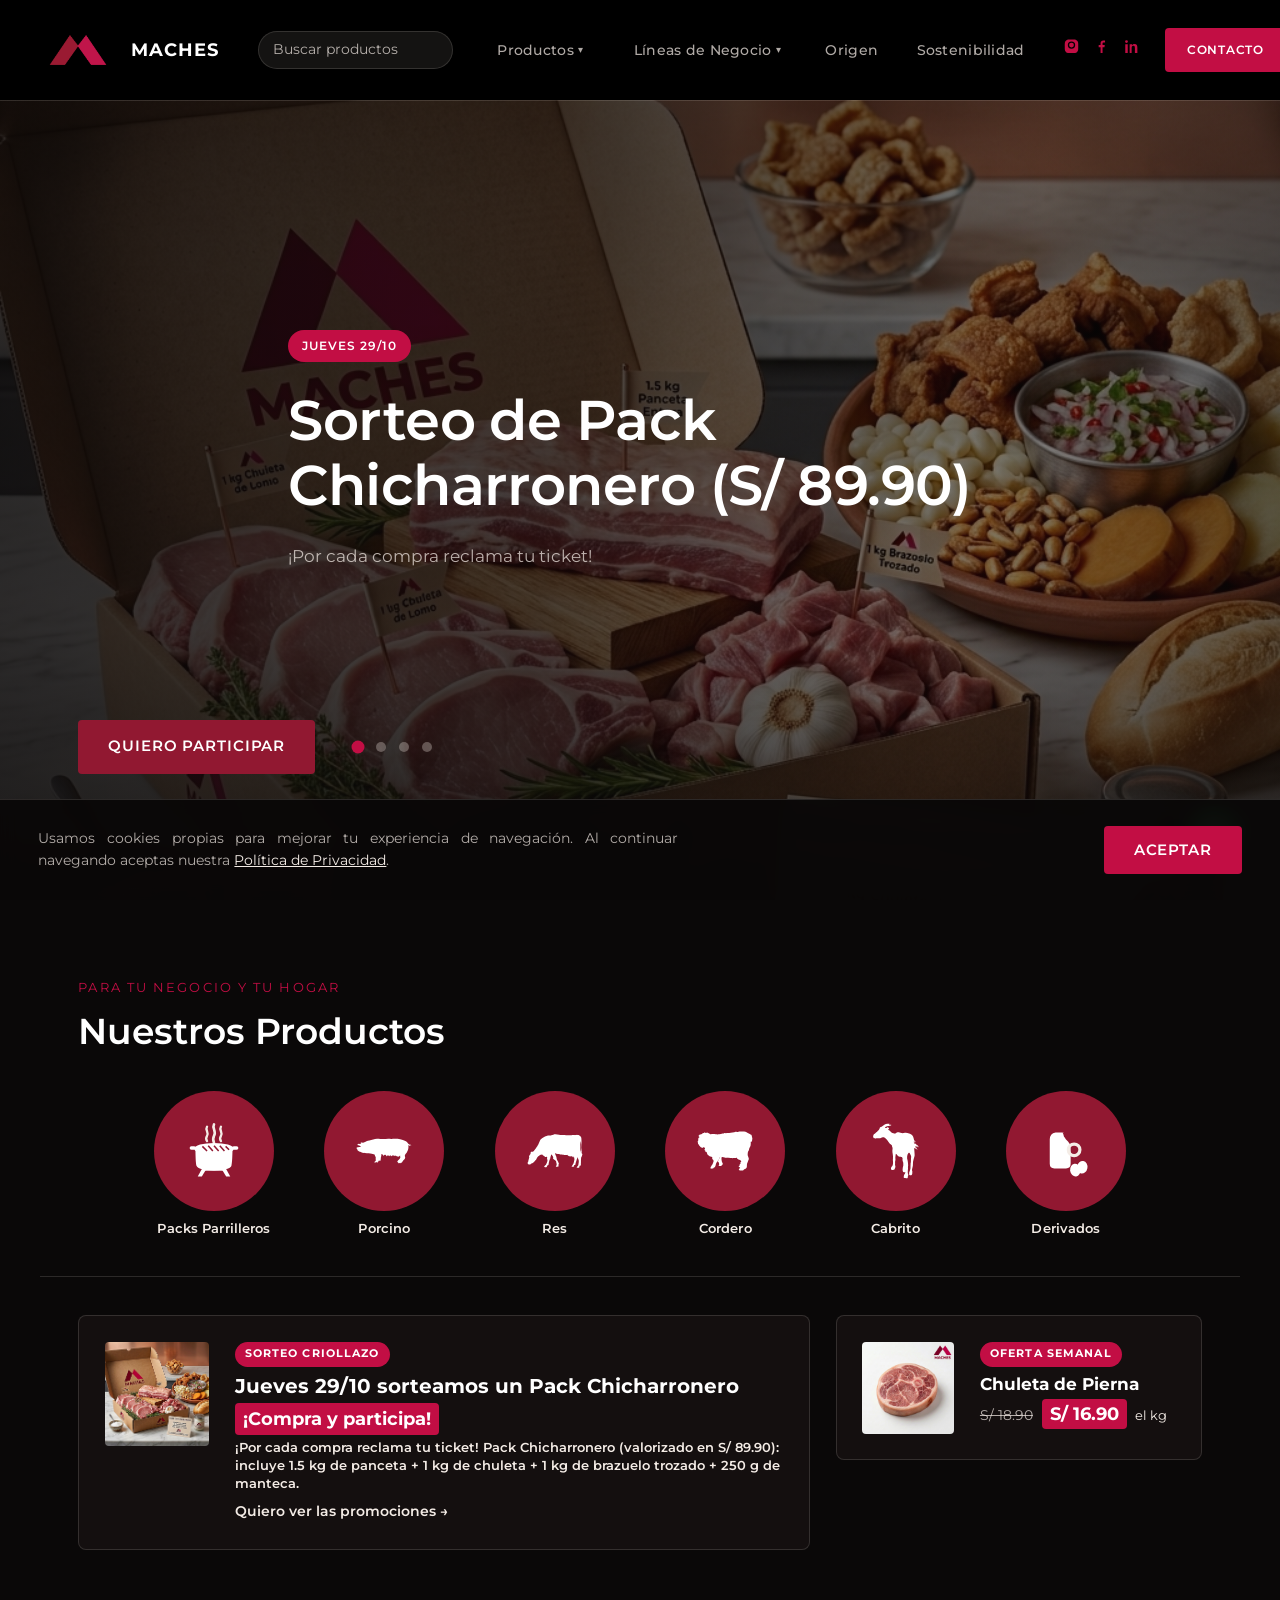
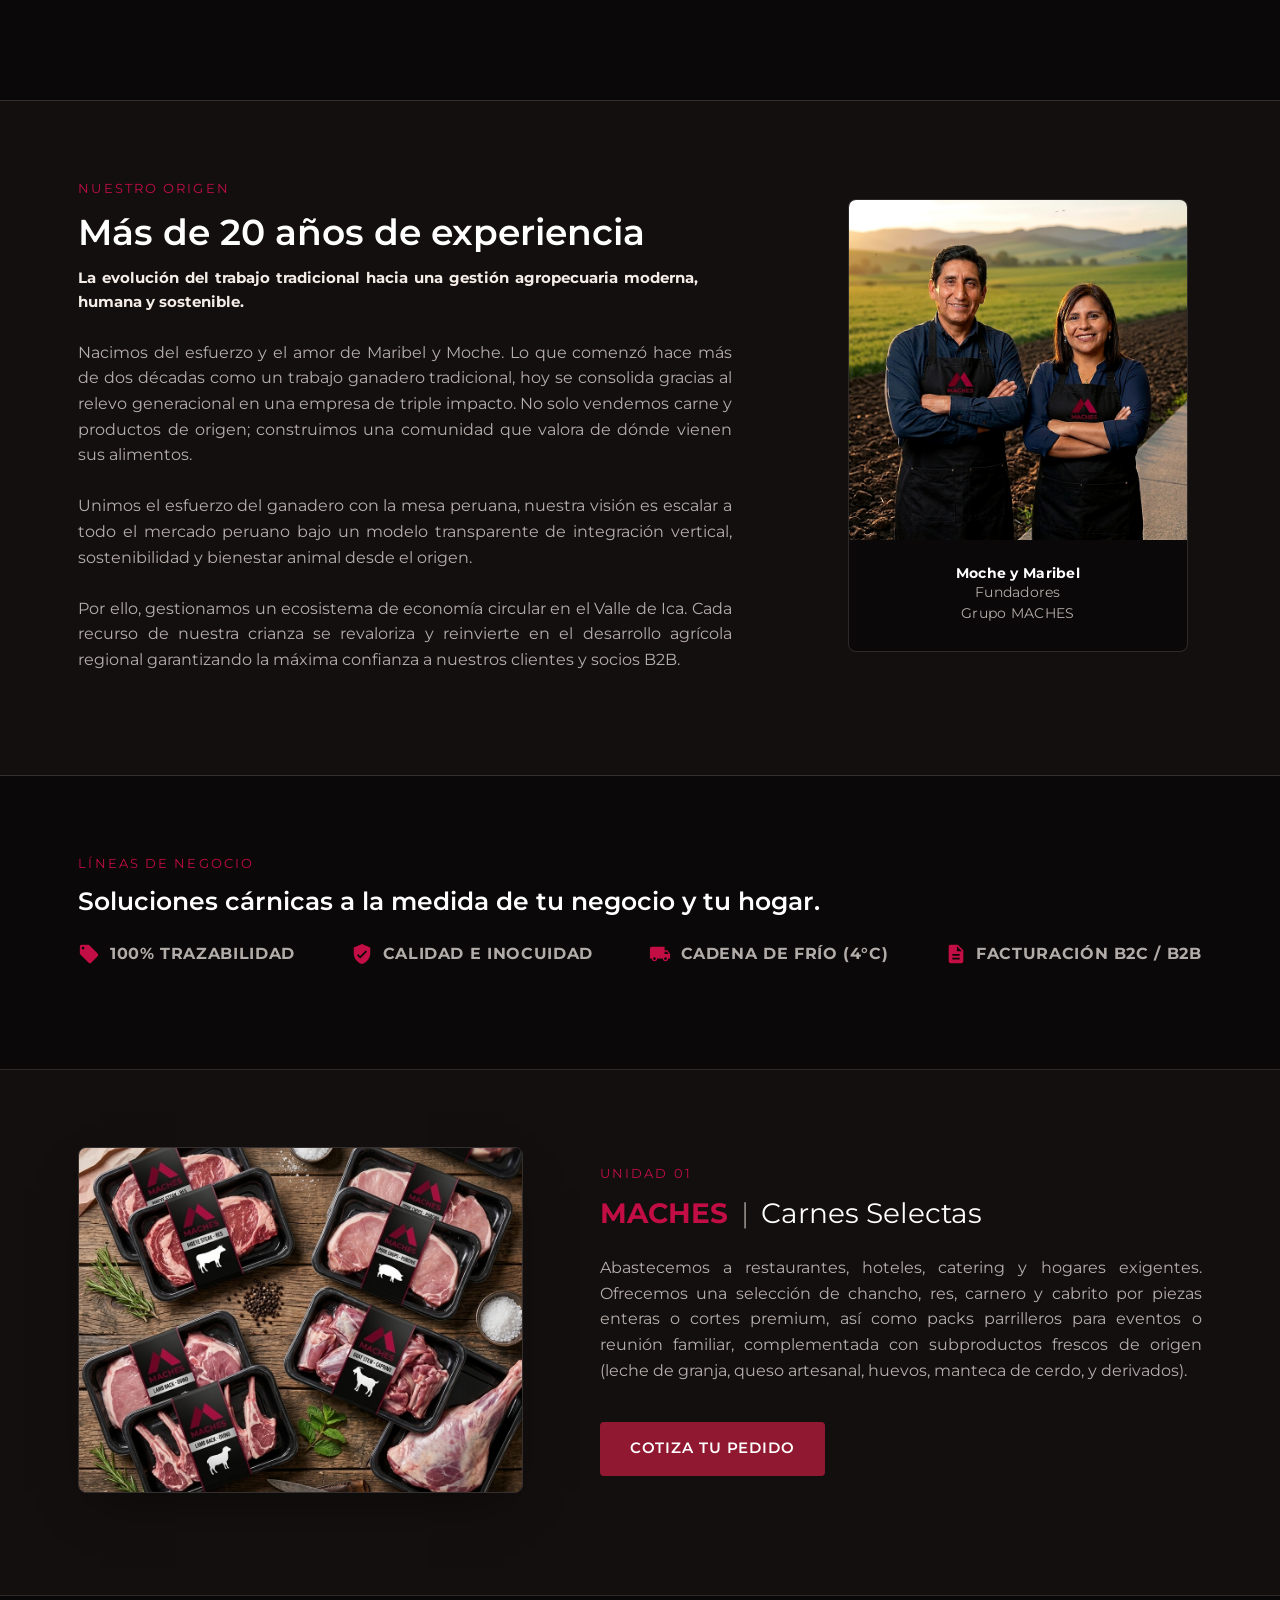
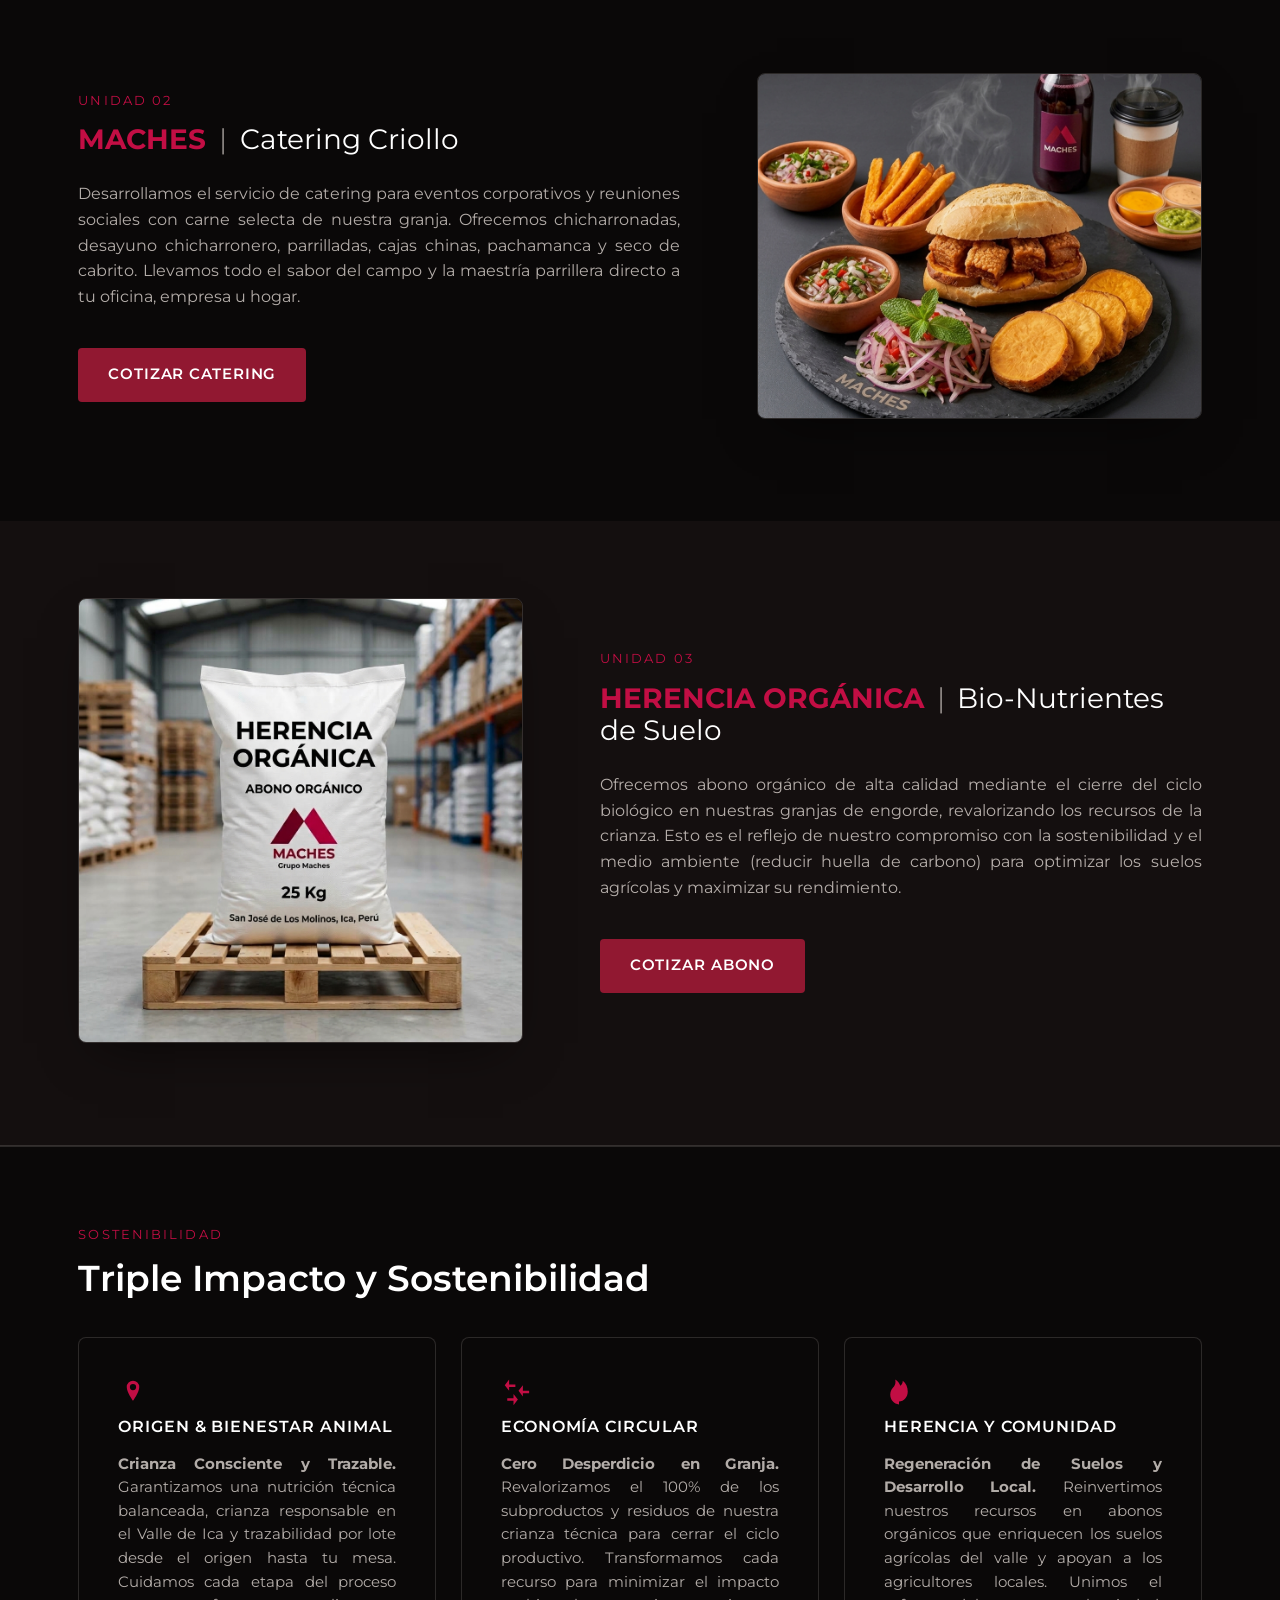
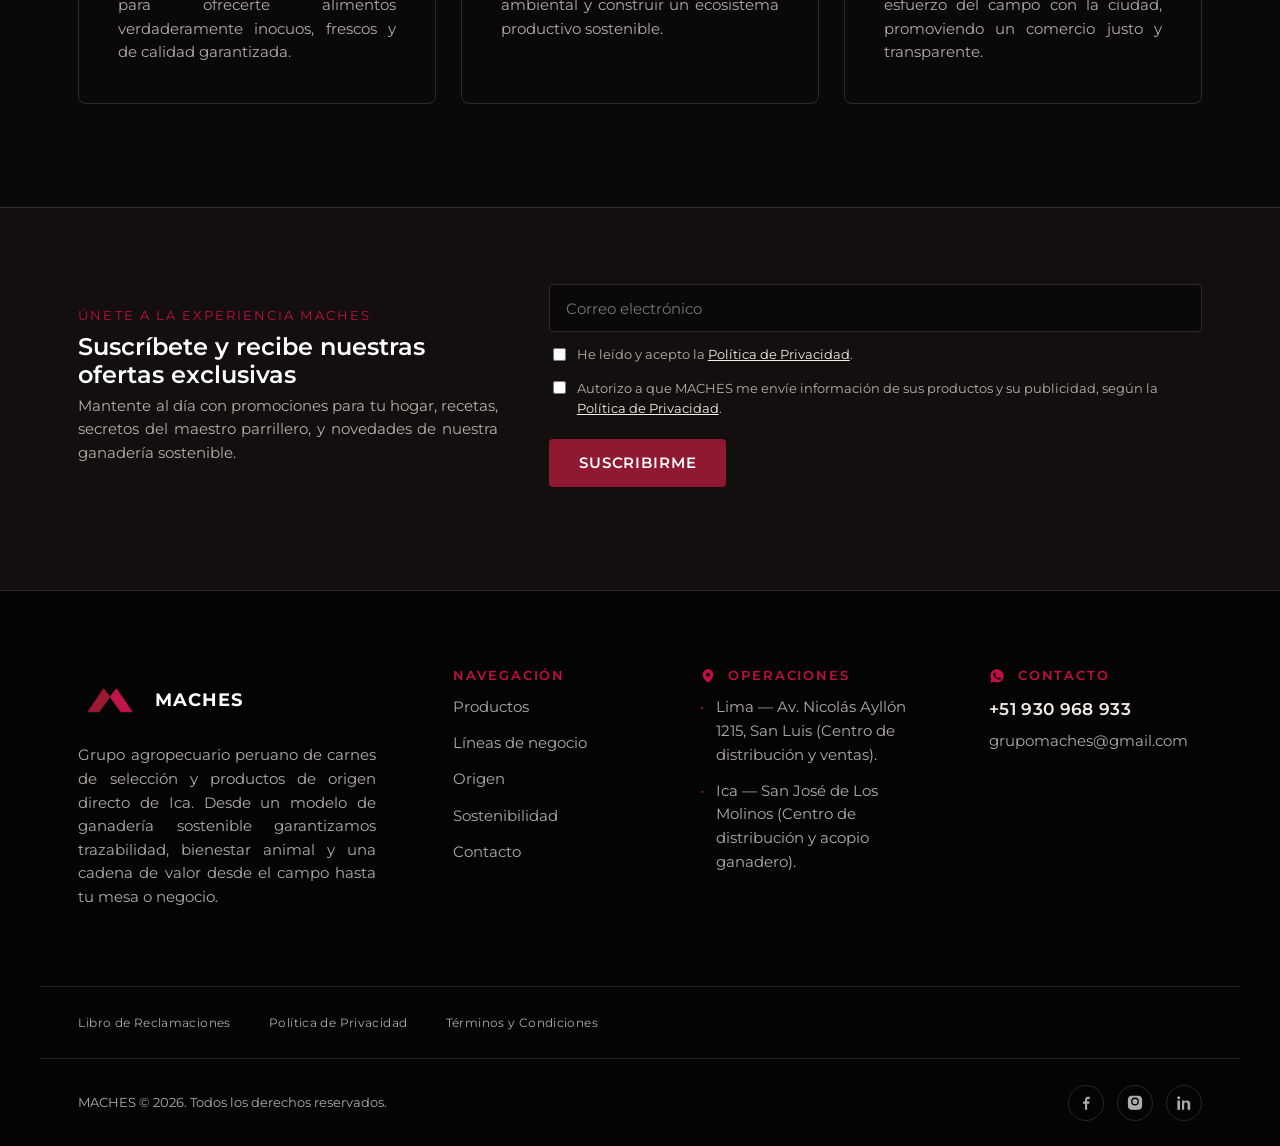
==== commit 7fec8b39: "Actualiza fotos de producto, hero del sorteo y slideshow de Catering Criollo - Reemplaza fotos de as" ====
--- a/docs/index.html
+++ b/docs/index.html
@@ -92,10 +92,11 @@
     <div class="hero-track" id="heroTrack">
 
       <article class="hero-slide is-active slide-oferta" role="group" aria-roledescription="diapositiva" aria-label="1 de 4"
-        data-cta-label="Reserva Ahora" data-cta-key="chancho" data-cta-style="primary">
+        data-cta-label="Quiero Participar" data-cta-key="sorteo" data-cta-style="primary">
         <div class="hero-content container">
-          <p class="hero-badge">Oferta al Por Mayor</p>
-          <h1 class="hero-title">¡Lote de chancho en salida!</h1>
+          <p class="hero-badge">Jueves 29/10</p>
+          <h1 class="hero-title">Sorteo de Pack Chicharronero <span style="white-space:nowrap;">(S/ 89.90)</span></h1>
+          <p class="hero-subtitle">¡Por cada compra reclama tu ticket!</p>
         </div>
       </article>
 
@@ -1071,8 +1072,9 @@
           </p>
           <a class="btn btn-primary" data-whatsapp-cta="catering" href="#" target="_blank" rel="noopener">Cotizar Catering</a>
         </div>
-        <div class="unit-visual">
-          <img src="assets/maches-catering-criollo.jpg" alt="Catering Criollo MACHES: box de parrilladas, sanguche y bebidas para eventos" loading="lazy" width="568" height="442">
+        <div class="unit-visual unit-slideshow" data-interval="4000">
+          <img class="unit-slide is-active" src="assets/maches-catering-criollo.jpg" alt="Catering Criollo MACHES: sanguche de chicharrón, camotes y bebidas MACHES" loading="lazy" width="568" height="442">
+          <img class="unit-slide" src="assets/maches-catering-criollo-2.jpg" alt="Catering Criollo MACHES: chicharrones, cancha y camotes servidos al estilo andino" loading="lazy" width="568" height="442">
         </div>
       </div>
     </article>
--- a/docs/css/styles.css
+++ b/docs/css/styles.css
@@ -391,7 +391,7 @@
 }
 .slide-oferta {
   background-color: var(--color-black);
-  background-image: url('../assets/hero-oferta-chancho.jpg');
+  background-image: url('../assets/hero-sorteo-chicharronero.jpg');
   background-position: center 30%;
 }
 
@@ -702,10 +702,11 @@
 
 .catalog-categories { margin-top: 0; }
 
-/* Franja de ofertas bajo los círculos: rectángulo grande que rota + cuadritos a la derecha */
+/* Franja de ofertas bajo los círculos: tarjeta grande (fija) + tarjetas pequeñas (fijas) */
 .catalog-promos {
   display: grid;
   grid-template-columns: 2fr 1fr 1fr;
+  align-items: start;
   gap: var(--space-3);
   margin-top: var(--space-4);
 }
@@ -715,53 +716,42 @@
 .promo-card {
   position: relative;
   display: flex;
-  flex-direction: column;
-  justify-content: flex-end;
+  flex-direction: row;
   align-items: flex-start;
-  gap: 0.3rem;
-  min-height: 240px;
-  padding: var(--space-3);
+  gap: var(--space-3);
   border-radius: var(--radius-md);
-  overflow: hidden;
   color: #fff;
   border: 1px solid var(--color-line);
   background-color: var(--color-black-soft);
+  padding: var(--space-3);
+  transition: transform 0.25s var(--ease), border-color 0.25s var(--ease), box-shadow 0.25s var(--ease);
+}
+.promo-main:hover,
+.promo-card:hover { transform: translateY(-3px); border-color: var(--color-fucsia); box-shadow: 0 10px 28px rgba(0, 0, 0, 0.45); }
+.promo-media {
+  flex: 0 0 auto;
+  width: 104px;
+  height: 104px;
+  border-radius: var(--radius-sm, 10px);
+  background-color: var(--color-black);
   background-position: center;
   background-size: cover;
-  transition: transform 0.25s var(--ease), border-color 0.25s var(--ease), box-shadow 0.25s var(--ease);
-}
-.promo-main:hover,
-.promo-card:hover { transform: translateY(-3px); border-color: var(--color-fucsia); box-shadow: 0 10px 28px rgba(0, 0, 0, 0.45); }
-.promo-card::before,
-.promo-slide::before {
-  content: "";
-  position: absolute;
-  inset: 0;
-  background: linear-gradient(180deg, rgba(10, 8, 8, 0.1) 0%, rgba(10, 8, 8, 0.88) 100%);
-}
-.promo-card > * { position: relative; }
-.promo-slide {
-  position: absolute;
-  inset: 0;
-  display: flex;
-  align-items: flex-end;
-  padding: var(--space-3);
-  padding-bottom: 3.4rem;
-  background-position: center;
-  background-size: cover;
-  opacity: 0;
-  transform: scale(1.04);
-  transition: opacity 0.7s var(--ease), transform 3.5s linear;
-}
-.promo-slide.is-active { opacity: 1; transform: scale(1); }
-.promo-slide-copy { position: relative; display: flex; flex-direction: column; gap: 0.3rem; }
-.promo-main .promo-badge { position: absolute; top: var(--space-3); left: var(--space-3); font-size: 0.85rem; padding: 0.45em 1.2em; }
-.promo-cta { position: relative; font-size: 0.85rem; font-weight: 600; color: var(--color-cream); }
+  background-repeat: no-repeat;
+}
+.promo-card .promo-media { width: 92px; height: 92px; }
+.promo-copy {
+  position: relative;
+  flex: 1;
+  display: flex;
+  flex-direction: column;
+  gap: 0.3rem;
+  min-width: 0;
+}
+.promo-main .promo-badge { margin-bottom: 0.1rem; align-self: flex-start; }
+.promo-cta { position: relative; font-size: 0.85rem; font-weight: 600; color: var(--color-cream); margin-top: 0.2rem; }
 .promo-main:hover .promo-cta { color: #fff; }
-.promo-dots { position: absolute; right: var(--space-3); bottom: var(--space-3); display: flex; gap: 6px; }
-.promo-dot { width: 8px; height: 8px; border-radius: 50%; background: rgba(244, 236, 230, 0.4); transition: background 0.3s var(--ease), transform 0.3s var(--ease); }
-.promo-dot.is-active { background: var(--color-fucsia); transform: scale(1.25); }
 .promo-badge {
+  display: inline-block;
   font-family: var(--font-display);
   font-size: 0.7rem;
   font-weight: 700;
@@ -771,24 +761,24 @@
   padding: 0.35em 0.9em;
   border-radius: 999px;
 }
-.promo-card .promo-badge { margin-bottom: auto; }
-.promo-card .promo-name { margin-top: var(--space-2); }
-.promo-name { font-family: var(--font-display); font-size: 1.1rem; font-weight: 700; line-height: 1.2; }
-.promo-main .promo-name { font-size: 1.7rem; }
-.promo-main.promo-empty { min-height: 160px; justify-content: center; background: linear-gradient(120deg, var(--color-black-soft), rgba(194, 14, 68, 0.18)); }
-.promo-main.promo-empty .promo-badge { position: static; margin-bottom: var(--space-1); }
+.promo-card .promo-badge { margin-bottom: 0.1rem; align-self: flex-start; }
+.promo-name { font-family: var(--font-display); font-size: 1rem; font-weight: 700; line-height: 1.25; }
+.promo-main .promo-name { font-size: 1.25rem; }
+.promo-card .promo-name { font-size: 1.05rem; }
+.promo-main.promo-empty { min-height: 160px; align-items: center; justify-content: center; flex-direction: column; padding: var(--space-3); background: linear-gradient(120deg, var(--color-black-soft), rgba(194, 14, 68, 0.18)); }
+.promo-main.promo-empty .promo-badge { margin-bottom: var(--space-1); }
 .promo-prices { display: flex; align-items: baseline; flex-wrap: wrap; gap: 0.25rem 0.55rem; }
 .promo-old { color: var(--color-muted); font-size: 0.9rem; }
 .promo-new { color: #fff; background: var(--color-fucsia); padding: 0.05em 0.45em; border-radius: 4px; font-size: 1.05rem; }
-.promo-main .promo-new { font-size: 1.4rem; }
+.promo-main .promo-new { font-size: 1.15rem; }
+.promo-card .promo-new { font-size: 1.1rem; }
 .promo-unit { color: var(--color-cream); font-size: 0.8rem; }
 .promo-old-label { color: var(--color-muted); font-size: 0.75rem; }
-.promo-note { color: var(--color-cream); font-size: 0.8rem; font-weight: 600; }
-.promo-main .promo-note { font-size: 0.9rem; }
-.promo-card.is-swapping > * { animation: promo-swap 0.5s var(--ease) both; }
-@keyframes promo-swap {
-  from { opacity: 0; transform: translateY(8px); }
-  to { opacity: 1; transform: none; }
+.promo-note { color: var(--color-cream); font-size: 0.78rem; font-weight: 600; line-height: 1.4; }
+.promo-main .promo-note { font-size: 0.8rem; }
+@media (max-width: 480px) {
+  .promo-media { width: 84px; height: 84px; }
+  .promo-card .promo-media { width: 76px; height: 76px; }
 }
 .catalog-category.is-open { margin-top: var(--space-5); }
 .catalog-category {
@@ -1396,10 +1386,8 @@
   .catalog-categories-row { gap: var(--space-3); }
   .catalog-promos,
   .catalog-promos.has-1-side { grid-template-columns: 1fr 1fr; }
-  .promo-main { grid-column: 1 / -1; min-height: 220px; }
-  .promo-card { min-height: 170px; padding: var(--space-2); }
-  .promo-card .promo-name { font-size: 0.95rem; }
-  .promo-main .promo-name { font-size: 1.35rem; }
+  .promo-main { grid-column: 1 / -1; }
+  .promo-card .promo-name { font-size: 0.9rem; }
   .catalog-category-btn { width: 86px; }
   .catalog-category-circle { width: 72px; height: 72px; }
   .catalog-category-circle svg { width: 34px; height: 34px; }
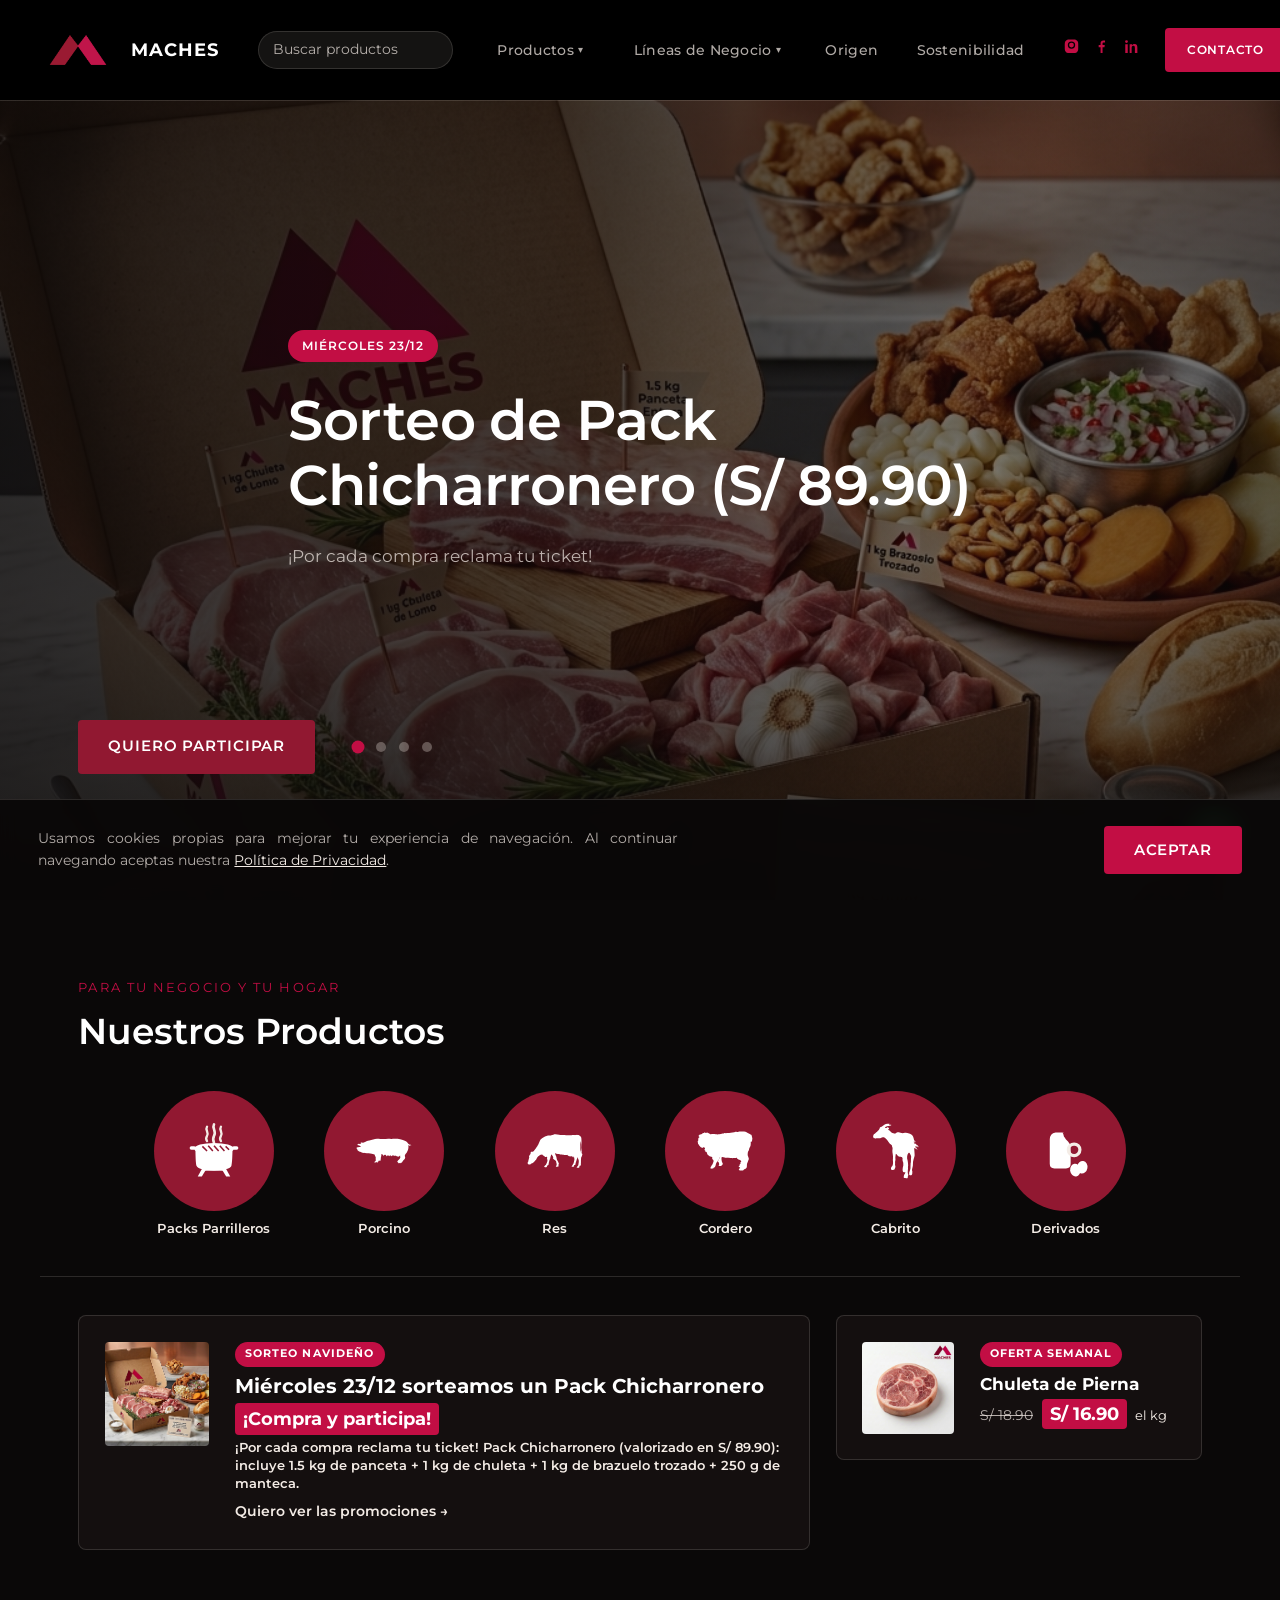
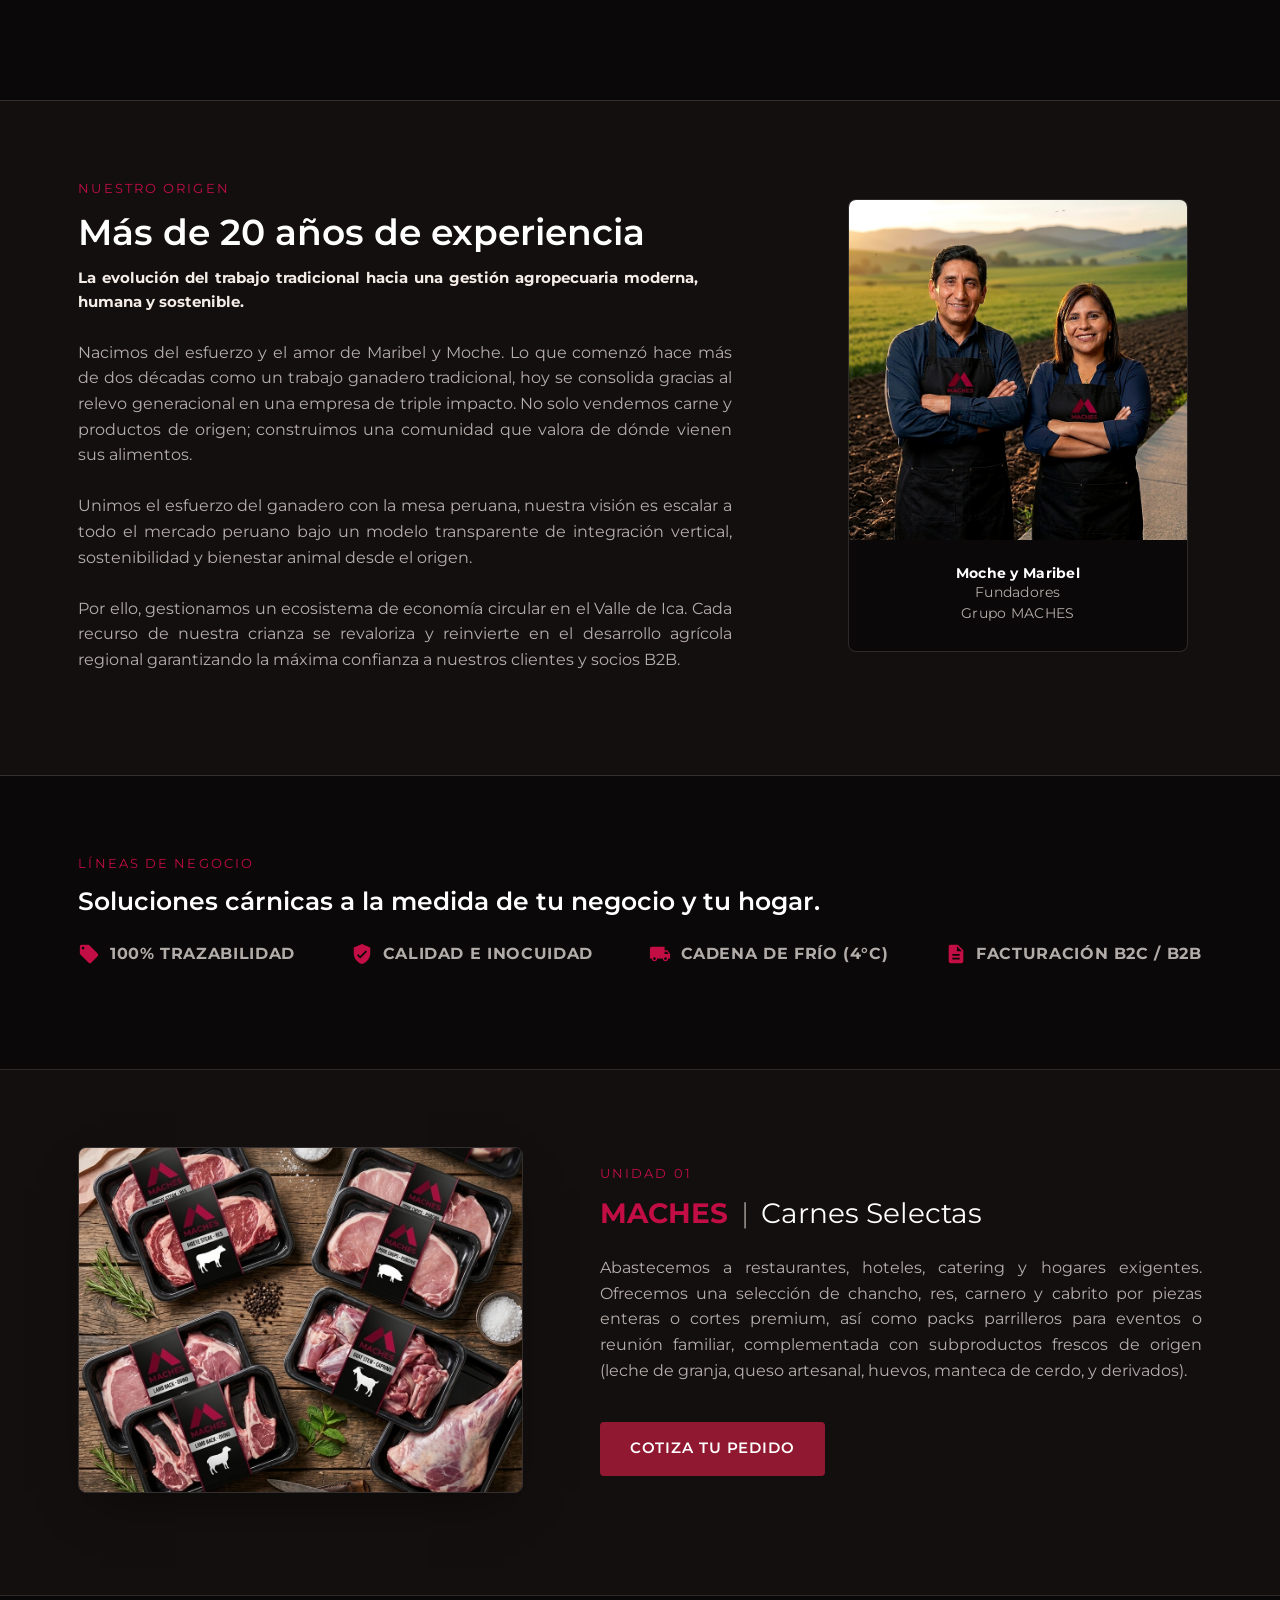
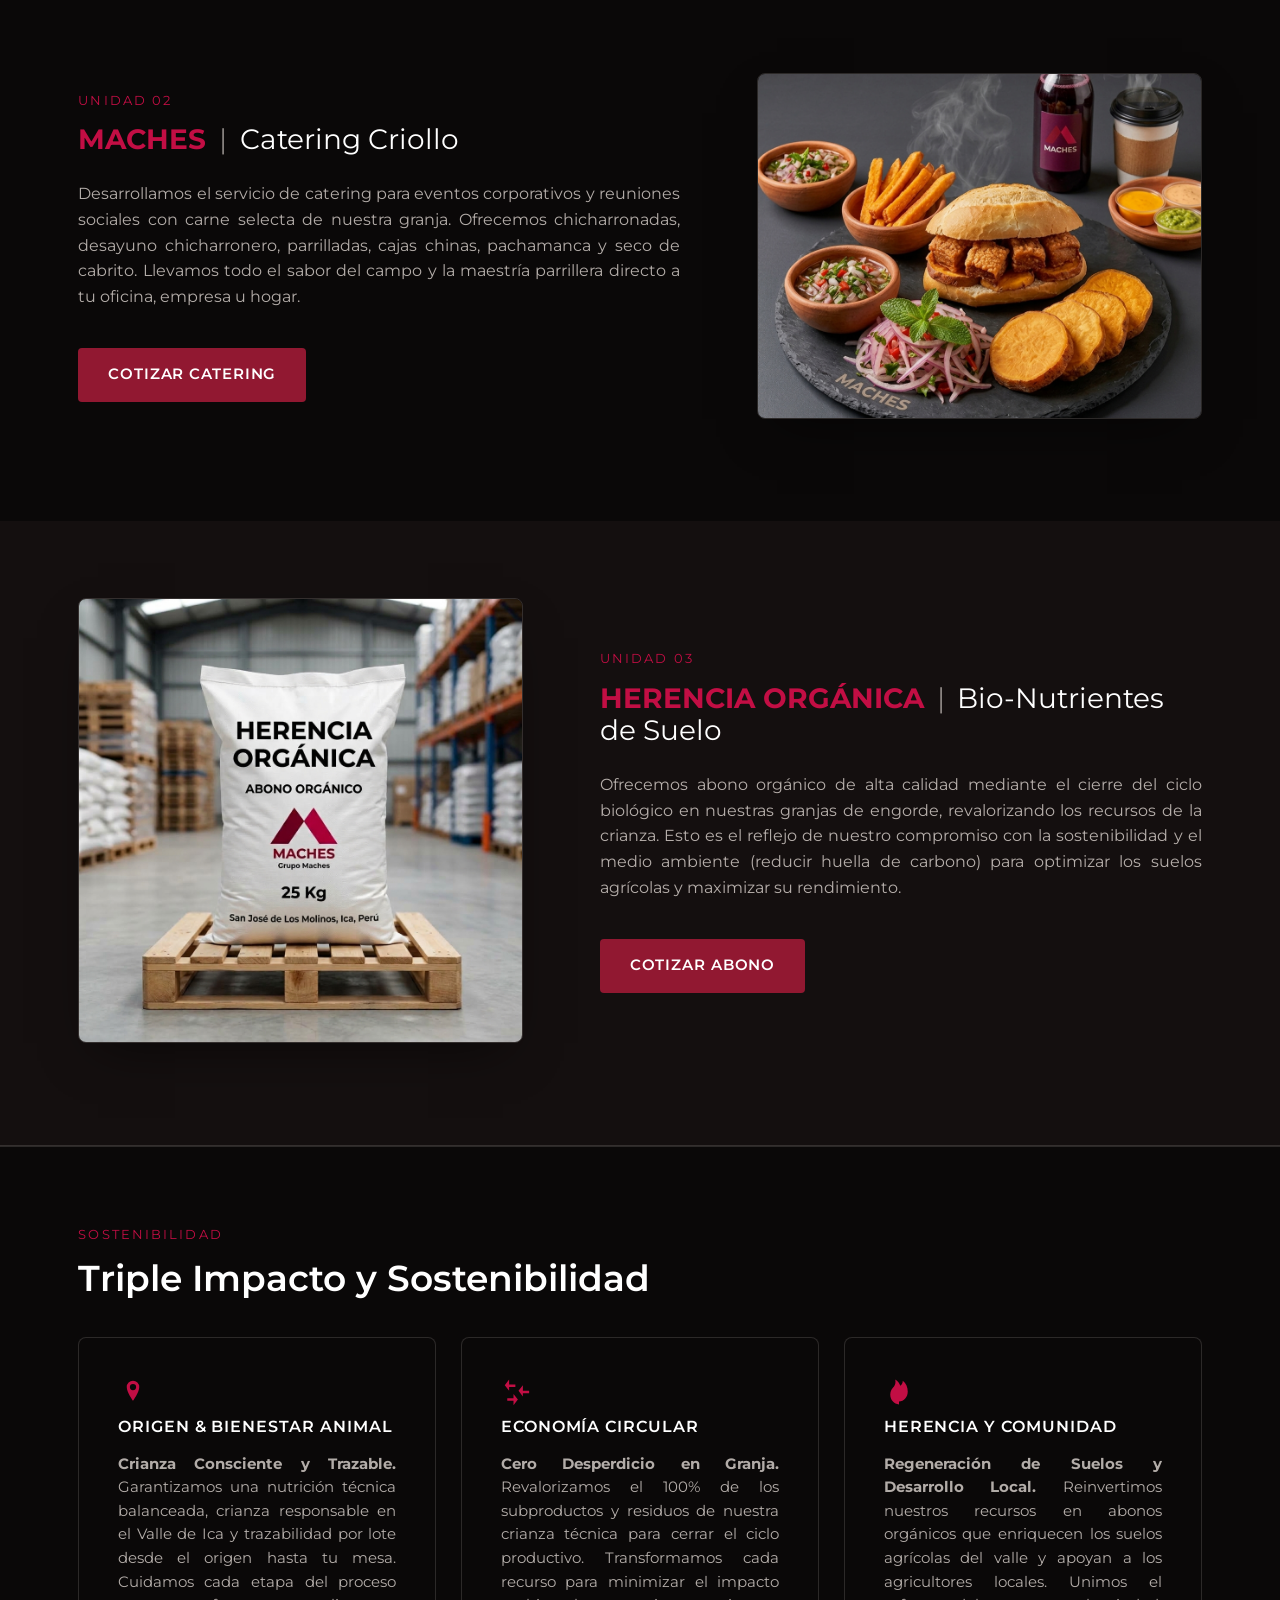
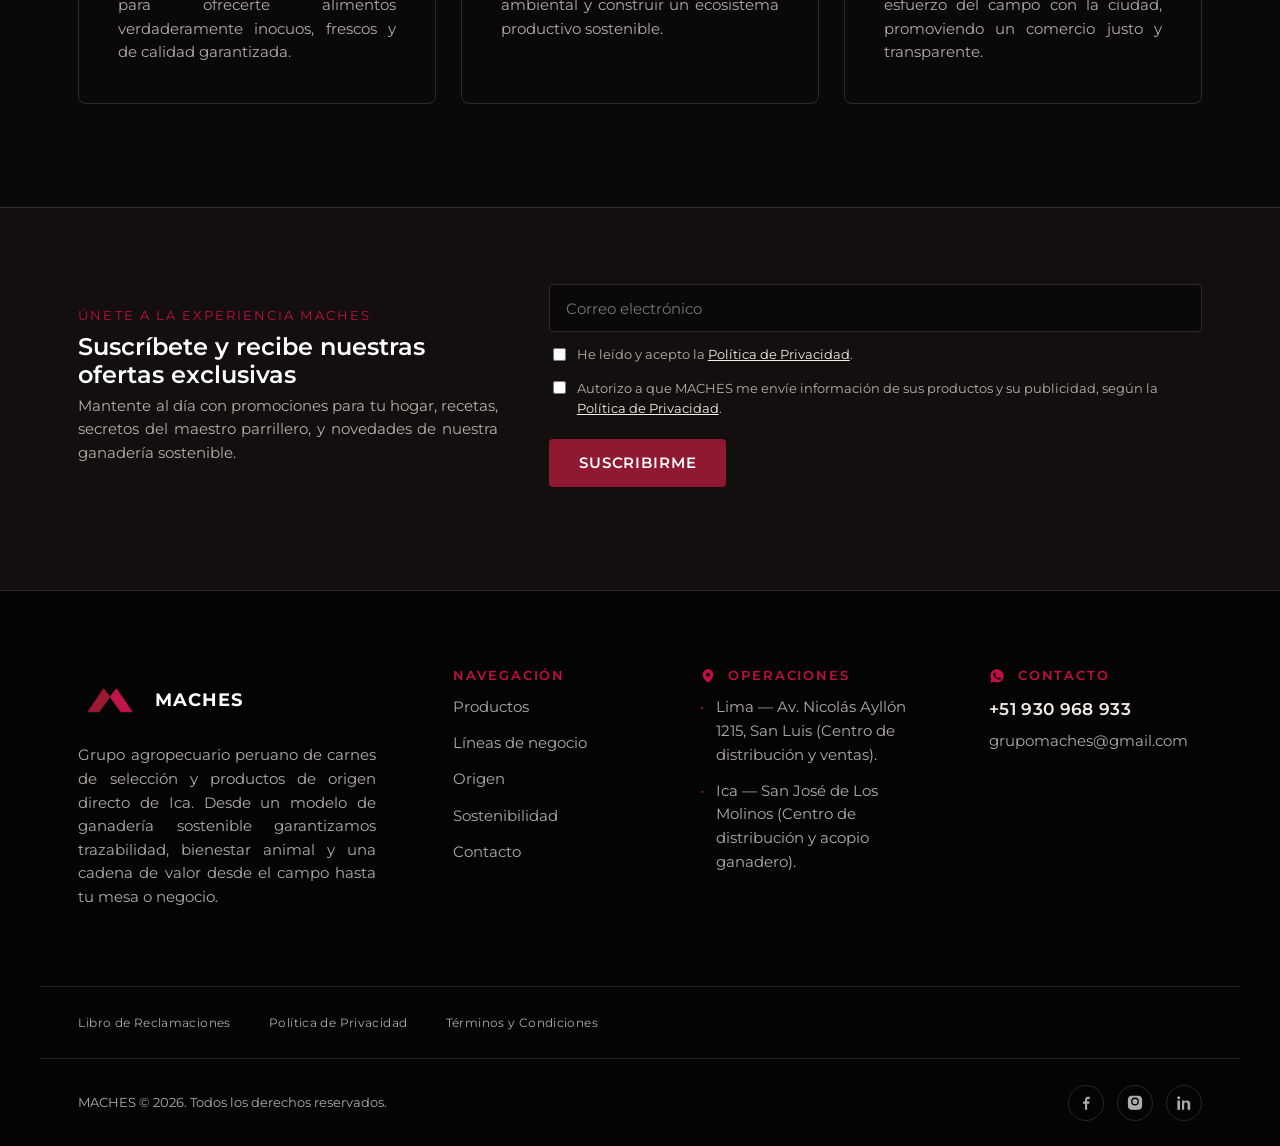
==== commit 8dc8d6f5: "Conecta catálogo completo al Sheet: incluye, uso recomendado e imagen por Drive - Ajusta etiqueta de" ====
--- a/docs/index.html
+++ b/docs/index.html
@@ -7,6 +7,15 @@
 <meta name="description" content="MACHES: más de 20 años de experiencia en el sector agropecuario. Carnes Selectas abastece vacuno, porcino, ovino y caprino al sector B2B; Herencia Orgánica ofrece bio-nutrientes de suelo con trazabilidad en Lima e Ica, Perú.">
 <meta name="theme-color" content="#0a0808">
 <link rel="icon" type="image/png" href="assets/maches-icon.png">
+
+<!-- Google tag (gtag.js) -- REEMPLAZAR G-XXXXXXXXXX por el Measurement ID real de GA4 -->
+<script async src="https://www.googletagmanager.com/gtag/js?id=G-XXXXXXXXXX"></script>
+<script>
+  window.dataLayer = window.dataLayer || [];
+  function gtag(){dataLayer.push(arguments);}
+  gtag("js", new Date());
+  gtag("config", "G-XXXXXXXXXX");
+</script>
 
 <link rel="preconnect" href="https://fonts.googleapis.com">
 <link rel="preconnect" href="https://fonts.gstatic.com" crossorigin>
@@ -94,7 +103,7 @@
       <article class="hero-slide is-active slide-oferta" role="group" aria-roledescription="diapositiva" aria-label="1 de 4"
         data-cta-label="Quiero Participar" data-cta-key="sorteo" data-cta-style="primary">
         <div class="hero-content container">
-          <p class="hero-badge">Jueves 29/10</p>
+          <p class="hero-badge">Miércoles 23/12</p>
           <h1 class="hero-title">Sorteo de Pack Chicharronero <span style="white-space:nowrap;">(S/ 89.90)</span></h1>
           <p class="hero-subtitle">¡Por cada compra reclama tu ticket!</p>
         </div>
@@ -500,467 +509,36 @@
     <div id="cat-parrilleros" class="catalog-category">
       <h3 class="catalog-category-title">Packs Parrilleros</h3>
       <div class="catalog-grid">
-        <article class="product-card" data-name="Pack Parrillero Familiar" data-id="101">
-          <div class="product-img"><img src="assets/pack-parrillero-familiar.jpg" alt="Pack Parrillero Familiar MACHES" loading="lazy" width="500" height="500"></div>
-          <h4 class="product-name">Pack Parrillero Familiar</h4>
-          <p class="product-price"><span class="product-price-label">Precio referencial:</span> <span class="product-price-value">S/ 152.90</span></p>
-          <p class="product-sale-note">Precio por menor</p>
-          <p class="product-includes"><strong>Incluye:</strong> 1 kg Bife angosto, 1 kg Churrasco, 1 kg Chuleta de lomo, 1 kg Asado de tira, 500 g Chorizos.</p>
-          <p class="product-uses"><strong>Usos recomendados:</strong> Parrilla de fin de semana, reuniones familiares.</p>
-          <a class="btn btn-primary product-cta" data-whatsapp-product="Pack Parrillero Familiar" href="#" target="_blank" rel="noopener">Cotizar</a>
-        </article>
-        <article class="product-card" data-name="Pack Chicharronero" data-id="102">
-          <div class="product-img"><img src="assets/pack-chicharronero.jpg" alt="Pack Chicharronero MACHES" loading="lazy" width="500" height="500"></div>
-          <h4 class="product-name">Pack Chicharronero</h4>
-          <p class="product-price"><span class="product-price-label">Precio referencial:</span> <span class="product-price-value">S/ 85.90</span></p>
-          <p class="product-sale-note">Precio por menor</p>
-          <p class="product-includes"><strong>Incluye:</strong> 1.5 kg Panceta entera, 1 kg Chuleta de lomo, 1 kg Brazuelo trozado (ideal para chicharrón), 250 g Manteca de cerdo.</p>
-          <p class="product-uses"><strong>Usos recomendados:</strong> Desayunos criollos, chicharrones, reuniones familiares.</p>
-          <a class="btn btn-primary product-cta" data-whatsapp-product="Pack Chicharronero" href="#" target="_blank" rel="noopener">Cotizar</a>
-        </article>
-        <article class="product-card" data-name="Pack Caja China / Cilindro" data-id="103">
-          <div class="product-img"><img src="assets/pack-caja-china.jpg" alt="Pack Caja China / Cilindro MACHES" loading="lazy" width="500" height="500"></div>
-          <h4 class="product-name">Pack Caja China / Cilindro</h4>
-          <p class="product-price"><span class="product-price-label">Precio referencial:</span> <span class="product-price-value">S/ 111.90</span></p>
-          <p class="product-sale-note">Precio por menor</p>
-          <p class="product-includes"><strong>Incluye:</strong> 2 kg Panceta entera (o Bondiola), 2 kg Costillar de cerdo, adobo artesanal y sazonador de cortesía.</p>
-          <p class="product-uses"><strong>Usos recomendados:</strong> Eventos, cumpleaños, almuerzos especiales al horno, cilindro o caja china.</p>
-          <a class="btn btn-primary product-cta" data-whatsapp-product="Pack Caja China / Cilindro" href="#" target="_blank" rel="noopener">Cotizar</a>
-        </article>
-        <article class="product-card" data-name="Pack Andino (Cordero y Cabrito)" data-id="104">
-          <div class="product-img"><img src="assets/pack-andino.jpg" alt="Pack Andino (Cordero y Cabrito) MACHES" loading="lazy" width="500" height="500"></div>
-          <h4 class="product-name">Pack Andino (Cordero y Cabrito)</h4>
-          <p class="product-price"><span class="product-price-label">Precio referencial:</span> <span class="product-price-value">S/ 81.90</span></p>
-          <p class="product-sale-note">Precio por menor</p>
-          <p class="product-includes"><strong>Incluye:</strong> 1 kg Cordero trozado (ideal para pachamanca), 1 kg Seco de cabrito trozado, 500 g Chuletas de cordero.</p>
-          <p class="product-uses"><strong>Usos recomendados:</strong> Almuerzos norteños, pachamancas o potajes tradicionales de fin de semana.</p>
-          <a class="btn btn-primary product-cta" data-whatsapp-product="Pack Andino (Cordero y Cabrito)" href="#" target="_blank" rel="noopener">Cotizar</a>
-        </article>
-        <article class="product-card" data-name="Pack Parrillero Pareja" data-id="105">
-          <div class="product-img"><img src="assets/pack-parrillero-pareja.jpg" alt="Pack Parrillero Pareja MACHES" loading="lazy" width="500" height="500"></div>
-          <h4 class="product-name">Pack Parrillero Pareja</h4>
-          <p class="product-price"><span class="product-price-label">Precio referencial:</span> <span class="product-price-value">S/ 68.90</span></p>
-          <p class="product-sale-note">Precio por menor</p>
-          <p class="product-includes"><strong>Incluye:</strong> 500 g Bife ancho, 500 g Churrasco, 500 g Chuleta de lomo, 500 g Chorizos.</p>
-          <p class="product-uses"><strong>Usos recomendados:</strong> Parrilla para 2–3 personas, cena o almuerzo de fin de semana.</p>
-          <a class="btn btn-primary product-cta" data-whatsapp-product="Pack Parrillero Pareja" href="#" target="_blank" rel="noopener">Cotizar</a>
-        </article>
-        <article class="product-card" data-name="Pack Semanal Guisero" data-id="106">
-          <div class="product-img"><img src="assets/pack-semanal-guisero.jpg" alt="Pack Semanal Guisero MACHES" loading="lazy" width="500" height="500"></div>
-          <h4 class="product-name">Pack Semanal Guisero</h4>
-          <p class="product-price"><span class="product-price-label">Precio referencial:</span> <span class="product-price-value">S/ 89.90</span></p>
-          <p class="product-sale-note">Precio por menor</p>
-          <p class="product-includes"><strong>Incluye:</strong> 1 kg Posta de res, 1 kg Carne molida de res, 1 kg Chuleta de pierna, 1 kg Carne trozada de cerdo.</p>
-          <p class="product-uses"><strong>Usos recomendados:</strong> Menú diario de la semana: guisos, estofados, milanesas, hamburguesas.</p>
-          <a class="btn btn-primary product-cta" data-whatsapp-product="Pack Semanal Guisero" href="#" target="_blank" rel="noopener">Cotizar</a>
-        </article>
-        <article class="product-card" data-name="Pack Personalizado (a medida)" data-id="107">
-          <div class="product-img"><img src="assets/pack-personalizado.jpg" alt="Pack Personalizado (a medida) MACHES" loading="lazy" width="500" height="500"></div>
-          <h4 class="product-name">Pack Personalizado (a medida)</h4>
-          <p class="product-price"><span class="product-price-label">Precio referencial:</span> <span class="product-price-value">Según tu selección</span></p>
-          <p class="product-sale-note">Precio por menor</p>
-          <p class="product-includes">Arma tu pack combinando las carnes, cortes y derivados que prefieras directamente por nuestro WhatsApp.</p>
-          <p class="product-uses"><strong>Usos recomendados:</strong> Pedidos especiales o gustos particulares.</p>
-          <a class="btn btn-primary product-cta" data-whatsapp-product="Pack Personalizado (a medida)" href="#" target="_blank" rel="noopener">Cotizar</a>
-        </article>
       </div>
     </div>
 
     <div id="cat-porcino" class="catalog-category">
       <h3 class="catalog-category-title">Porcino</h3>
       <div class="catalog-grid">
-        <article class="product-card" data-name="Chuleta de lomo" data-id="301">
-          <div class="product-img"><img src="assets/chuleta-de-lomo.jpg" alt="Chuleta de lomo MACHES" loading="lazy" width="500" height="500"></div>
-          <h4 class="product-name">Chuleta de lomo</h4>
-          <p class="product-price"><span class="product-price-label">Precio referencial:</span> <span class="product-price-value">S/ 20.90 x kg</span></p>
-          <p class="product-sale-note">Precio por menor</p>
-          <p class="product-uses"><strong>Usos recomendados:</strong> Parrilla, sartén, plancha.</p>
-          <a class="btn btn-primary product-cta" data-whatsapp-product="Chuleta de lomo" href="#" target="_blank" rel="noopener">Cotizar</a>
-        </article>
-        <article class="product-card" data-name="Chuleta de brazuelo" data-id="302">
-          <div class="product-img"><img src="assets/chuleta-de-brazuelo.jpg" alt="Chuleta de brazuelo MACHES" loading="lazy" width="500" height="500"></div>
-          <h4 class="product-name">Chuleta de brazuelo</h4>
-          <p class="product-price"><span class="product-price-label">Precio referencial:</span> <span class="product-price-value">S/ 19.50 x kg</span></p>
-          <p class="product-sale-note">Precio por menor</p>
-          <p class="product-uses"><strong>Usos recomendados:</strong> Fritura casera, guisos rápidos.</p>
-          <a class="btn btn-primary product-cta" data-whatsapp-product="Chuleta de brazuelo" href="#" target="_blank" rel="noopener">Cotizar</a>
-        </article>
-        <article class="product-card" data-name="Chuleta de pierna" data-id="303">
-          <div class="product-img"><img src="assets/chuleta-de-pierna.jpg" alt="Chuleta de pierna MACHES" loading="lazy" width="500" height="500"></div>
-          <h4 class="product-name">Chuleta de pierna</h4>
-          <p class="product-price"><span class="product-price-label">Precio referencial:</span> <span class="product-price-value">S/ 18.90 x kg</span></p>
-          <p class="product-sale-note">Precio por menor</p>
-          <p class="product-uses"><strong>Usos recomendados:</strong> Milanesas, menú diario.</p>
-          <a class="btn btn-primary product-cta" data-whatsapp-product="Chuleta de pierna" href="#" target="_blank" rel="noopener">Cotizar</a>
-        </article>
-        <article class="product-card" data-name="Panceta" data-id="304">
-          <div class="product-img"><img src="assets/panceta.jpg" alt="Panceta MACHES" loading="lazy" width="500" height="500"></div>
-          <h4 class="product-name">Panceta</h4>
-          <p class="product-price"><span class="product-price-label">Precio referencial:</span> <span class="product-price-value">S/ 29.90 x kg</span></p>
-          <p class="product-sale-note">Precio por menor</p>
-          <p class="product-uses"><strong>Usos recomendados:</strong> Chicharrón crocante, caja china, cilindro.</p>
-          <a class="btn btn-primary product-cta" data-whatsapp-product="Panceta" href="#" target="_blank" rel="noopener">Cotizar</a>
-        </article>
-        <article class="product-card" data-name="Bondiola" data-id="305">
-          <div class="product-img"><img src="assets/bondiola.jpg" alt="Bondiola MACHES" loading="lazy" width="500" height="500"></div>
-          <h4 class="product-name">Bondiola</h4>
-          <p class="product-price"><span class="product-price-label">Precio referencial:</span> <span class="product-price-value">S/ 28.90 x kg</span></p>
-          <p class="product-sale-note">Precio por menor</p>
-          <p class="product-uses"><strong>Usos recomendados:</strong> Asados, pulled pork, guisos.</p>
-          <a class="btn btn-primary product-cta" data-whatsapp-product="Bondiola" href="#" target="_blank" rel="noopener">Cotizar</a>
-        </article>
-        <article class="product-card" data-name="Costillar" data-id="306">
-          <div class="product-img"><img src="assets/costillar.jpg" alt="Costillar MACHES" loading="lazy" width="500" height="500"></div>
-          <h4 class="product-name">Costillar</h4>
-          <p class="product-price"><span class="product-price-label">Precio referencial:</span> <span class="product-price-value">S/ 30.90 x kg</span></p>
-          <p class="product-sale-note">Precio por menor</p>
-          <p class="product-uses"><strong>Usos recomendados:</strong> Costillitas BBQ, horno, parrilla.</p>
-          <a class="btn btn-primary product-cta" data-whatsapp-product="Costillar" href="#" target="_blank" rel="noopener">Cotizar</a>
-        </article>
-        <article class="product-card" data-name="Lomo fino de cerdo" data-id="307">
-          <div class="product-img"><img src="assets/lomo-fino-de-cerdo.jpg" alt="Lomo fino de cerdo MACHES" loading="lazy" width="500" height="500"></div>
-          <h4 class="product-name">Lomo fino de cerdo</h4>
-          <p class="product-price"><span class="product-price-label">Precio referencial:</span> <span class="product-price-value">S/ 36.90 x kg</span></p>
-          <p class="product-sale-note">Precio por menor</p>
-          <p class="product-uses"><strong>Usos recomendados:</strong> Lomo saltado, medallones finos.</p>
-          <a class="btn btn-primary product-cta" data-whatsapp-product="Lomo fino de cerdo" href="#" target="_blank" rel="noopener">Cotizar</a>
-        </article>
-        <article class="product-card" data-name="Carne trozada de cerdo" data-id="308">
-          <div class="product-img"><img src="assets/carne-trozada-de-cerdo.jpg" alt="Carne trozada de cerdo MACHES" loading="lazy" width="500" height="500"></div>
-          <h4 class="product-name">Carne trozada de cerdo</h4>
-          <p class="product-price"><span class="product-price-label">Precio referencial:</span> <span class="product-price-value">S/ 19.90 x kg</span></p>
-          <p class="product-sale-note">Precio por menor</p>
-          <p class="product-uses"><strong>Usos recomendados:</strong> Secos, adobos, guisos.</p>
-          <a class="btn btn-primary product-cta" data-whatsapp-product="Carne trozada de cerdo" href="#" target="_blank" rel="noopener">Cotizar</a>
-        </article>
-        <article class="product-card" data-name="Patitas de cerdo" data-id="309">
-          <div class="product-img"><img src="assets/patitas-de-cerdo.jpg" alt="Patitas de cerdo MACHES" loading="lazy" width="500" height="500"></div>
-          <h4 class="product-name">Patitas de cerdo</h4>
-          <p class="product-price"><span class="product-price-label">Precio referencial:</span> <span class="product-price-value">S/ 12.00 x kg</span></p>
-          <p class="product-sale-note">Precio por menor</p>
-          <p class="product-uses"><strong>Usos recomendados:</strong> Patitas con maní, caldos.</p>
-          <a class="btn btn-primary product-cta" data-whatsapp-product="Patitas de cerdo" href="#" target="_blank" rel="noopener">Cotizar</a>
-        </article>
-        <article class="product-card" data-name="Cabeza / Menudencias" data-id="310">
-          <div class="product-img"><img src="assets/cabeza-menudencias.jpg" alt="Cabeza / Menudencias MACHES" loading="lazy" width="500" height="500"></div>
-          <h4 class="product-name">Cabeza / Menudencias</h4>
-          <p class="product-price"><span class="product-price-label">Precio referencial:</span> <span class="product-price-value">S/ 10.00 x kg</span></p>
-          <p class="product-sale-note">Precio por menor</p>
-          <p class="product-uses"><strong>Usos recomendados:</strong> Caldos, patasca, tamales.</p>
-          <a class="btn btn-primary product-cta" data-whatsapp-product="Cabeza / Menudencias" href="#" target="_blank" rel="noopener">Cotizar</a>
-        </article>
-        <article class="product-card" data-name="Pernil de cerdo (pierna entera)" data-id="311">
-          <div class="product-img"><img src="assets/pernil-de-cerdo.jpg" alt="Pernil de cerdo (pierna entera) MACHES" loading="lazy" width="500" height="500"></div>
-          <h4 class="product-name">Pernil de cerdo (pierna entera)</h4>
-          <p class="product-price"><span class="product-price-label">Precio referencial:</span> <span class="product-price-value">S/ 17.90 x kg</span></p>
-          <p class="product-sale-note">Precio por menor</p>
-          <p class="product-uses"><strong>Usos recomendados:</strong> Horno, pernil, sándwich.</p>
-          <a class="btn btn-primary product-cta" data-whatsapp-product="Pernil de cerdo (pierna entera)" href="#" target="_blank" rel="noopener">Cotizar</a>
-        </article>
-        <article class="product-card" data-name="Lomo enrollado de cerdo" data-id="312">
-          <div class="product-img"><img src="assets/lomo-enrollado-de-cerdo.jpg" alt="Lomo enrollado de cerdo MACHES" loading="lazy" width="500" height="500"></div>
-          <h4 class="product-name">Lomo enrollado de cerdo</h4>
-          <p class="product-price"><span class="product-price-label">Precio referencial:</span> <span class="product-price-value">S/ 27.90 x kg</span></p>
-          <p class="product-sale-note">Precio por menor</p>
-          <p class="product-uses"><strong>Usos recomendados:</strong> Horno, relleno, almuerzos especiales.</p>
-          <a class="btn btn-primary product-cta" data-whatsapp-product="Lomo enrollado de cerdo" href="#" target="_blank" rel="noopener">Cotizar</a>
-        </article>
       </div>
     </div>
 
     <div id="cat-vacuno" class="catalog-category">
       <h3 class="catalog-category-title">Res</h3>
       <div class="catalog-grid">
-        <article class="product-card" data-name="Lomo fino" data-id="401">
-          <div class="product-img"><img src="assets/lomo-fino.jpg" alt="Lomo fino MACHES" loading="lazy" width="500" height="500"></div>
-          <h4 class="product-name">Lomo fino</h4>
-          <p class="product-price"><span class="product-price-label">Precio referencial:</span> <span class="product-price-value">S/ 84.90 x kg</span></p>
-          <p class="product-sale-note">Precio por menor</p>
-          <p class="product-uses"><strong>Usos recomendados:</strong> Lomo saltado fino, medallones, chateaubriand.</p>
-          <a class="btn btn-primary product-cta" data-whatsapp-product="Lomo fino" href="#" target="_blank" rel="noopener">Cotizar</a>
-        </article>
-        <article class="product-card" data-name="Asado de tira" data-id="402">
-          <div class="product-img"><img src="assets/asado-de-tira.jpg" alt="Asado de tira MACHES" loading="lazy" width="500" height="500"></div>
-          <h4 class="product-name">Asado de tira</h4>
-          <p class="product-price"><span class="product-price-label">Precio referencial:</span> <span class="product-price-value">S/ 39.90 x kg</span></p>
-          <p class="product-sale-note">Precio por menor</p>
-          <p class="product-uses"><strong>Usos recomendados:</strong> Parrilla, anticuchos, sancochado.</p>
-          <a class="btn btn-primary product-cta" data-whatsapp-product="Asado de tira" href="#" target="_blank" rel="noopener">Cotizar</a>
-        </article>
-        <article class="product-card" data-name="Bife ancho" data-id="403">
-          <div class="product-img"><img src="assets/bife-ancho.jpg" alt="Bife ancho MACHES" loading="lazy" width="500" height="500"></div>
-          <h4 class="product-name">Bife ancho</h4>
-          <p class="product-price"><span class="product-price-label">Precio referencial:</span> <span class="product-price-value">S/ 54.90 x kg</span></p>
-          <p class="product-sale-note">Precio por menor</p>
-          <p class="product-uses"><strong>Usos recomendados:</strong> Cortes parrilleros, plancha.</p>
-          <a class="btn btn-primary product-cta" data-whatsapp-product="Bife ancho" href="#" target="_blank" rel="noopener">Cotizar</a>
-        </article>
-        <article class="product-card" data-name="Bife angosto" data-id="404">
-          <div class="product-img"><img src="assets/bife-angosto.jpg" alt="Bife angosto MACHES" loading="lazy" width="500" height="500"></div>
-          <h4 class="product-name">Bife angosto</h4>
-          <p class="product-price"><span class="product-price-label">Precio referencial:</span> <span class="product-price-value">S/ 56.90 x kg</span></p>
-          <p class="product-sale-note">Precio por menor</p>
-          <p class="product-uses"><strong>Usos recomendados:</strong> Cortes parrilleros, plancha.</p>
-          <a class="btn btn-primary product-cta" data-whatsapp-product="Bife angosto" href="#" target="_blank" rel="noopener">Cotizar</a>
-        </article>
-        <article class="product-card" data-name="Picaña" data-id="405">
-          <div class="product-img"><img src="assets/picana.jpg" alt="Picaña MACHES" loading="lazy" width="500" height="500"></div>
-          <h4 class="product-name">Picaña</h4>
-          <p class="product-price"><span class="product-price-label">Precio referencial:</span> <span class="product-price-value">S/ 64.90 x kg</span></p>
-          <p class="product-sale-note">Precio por menor</p>
-          <p class="product-uses"><strong>Usos recomendados:</strong> Parrilla, horno, espada.</p>
-          <a class="btn btn-primary product-cta" data-whatsapp-product="Picaña" href="#" target="_blank" rel="noopener">Cotizar</a>
-        </article>
-        <article class="product-card" data-name="Churrasco" data-id="406">
-          <div class="product-img"><img src="assets/churrasco.jpg" alt="Churrasco MACHES" loading="lazy" width="500" height="500"></div>
-          <h4 class="product-name">Churrasco</h4>
-          <p class="product-price"><span class="product-price-label">Precio referencial:</span> <span class="product-price-value">S/ 31.90 x kg</span></p>
-          <p class="product-sale-note">Precio por menor</p>
-          <p class="product-uses"><strong>Usos recomendados:</strong> Bistec a la plancha, apanados.</p>
-          <a class="btn btn-primary product-cta" data-whatsapp-product="Churrasco" href="#" target="_blank" rel="noopener">Cotizar</a>
-        </article>
-        <article class="product-card" data-name="Ossobuco" data-id="407">
-          <div class="product-img"><img src="assets/ossobuco.jpg" alt="Ossobuco MACHES" loading="lazy" width="500" height="500"></div>
-          <h4 class="product-name">Ossobuco</h4>
-          <p class="product-price"><span class="product-price-label">Precio referencial:</span> <span class="product-price-value">S/ 24.00 x kg</span></p>
-          <p class="product-sale-note">Precio por menor</p>
-          <p class="product-uses"><strong>Usos recomendados:</strong> Guisos de larga cocción, sopas concentradas.</p>
-          <a class="btn btn-primary product-cta" data-whatsapp-product="Ossobuco" href="#" target="_blank" rel="noopener">Cotizar</a>
-        </article>
-        <article class="product-card" data-name="Carne molida de res" data-id="408">
-          <div class="product-img"><img src="assets/carne-molida-de-res.jpg" alt="Carne molida de res MACHES" loading="lazy" width="500" height="500"></div>
-          <h4 class="product-name">Carne molida de res</h4>
-          <p class="product-price"><span class="product-price-label">Precio referencial:</span> <span class="product-price-value">S/ 26.00 x kg</span></p>
-          <p class="product-sale-note">Precio por menor</p>
-          <p class="product-uses"><strong>Usos recomendados:</strong> Hamburguesas caseras, pasta boloñesa, albóndigas.</p>
-          <a class="btn btn-primary product-cta" data-whatsapp-product="Carne molida de res" href="#" target="_blank" rel="noopener">Cotizar</a>
-        </article>
-        <article class="product-card" data-name="Hígado de res" data-id="409">
-          <div class="product-img"><img src="assets/higado-de-res.jpg" alt="Hígado de res MACHES" loading="lazy" width="500" height="500"></div>
-          <h4 class="product-name">Hígado de res</h4>
-          <p class="product-price"><span class="product-price-label">Precio referencial:</span> <span class="product-price-value">S/ 12.00 x kg</span></p>
-          <p class="product-sale-note">Precio por menor</p>
-          <p class="product-uses"><strong>Usos recomendados:</strong> Hígado frito, guisos.</p>
-          <a class="btn btn-primary product-cta" data-whatsapp-product="Hígado de res" href="#" target="_blank" rel="noopener">Cotizar</a>
-        </article>
-        <article class="product-card" data-name="Mondongo de res" data-id="410">
-          <div class="product-img"><img src="assets/mondongo-de-res.jpg" alt="Mondongo de res MACHES" loading="lazy" width="500" height="500"></div>
-          <h4 class="product-name">Mondongo de res</h4>
-          <p class="product-price"><span class="product-price-label">Precio referencial:</span> <span class="product-price-value">S/ 15.00 x kg</span></p>
-          <p class="product-sale-note">Precio por menor</p>
-          <p class="product-uses"><strong>Usos recomendados:</strong> Cau cau, mondongo al italiano.</p>
-          <a class="btn btn-primary product-cta" data-whatsapp-product="Mondongo de res" href="#" target="_blank" rel="noopener">Cotizar</a>
-        </article>
-        <article class="product-card" data-name="Bofe de res" data-id="411">
-          <div class="product-img"><img src="assets/bofe-de-res.jpg" alt="Bofe de res MACHES" loading="lazy" width="500" height="500"></div>
-          <h4 class="product-name">Bofe de res</h4>
-          <p class="product-price"><span class="product-price-label">Precio referencial:</span> <span class="product-price-value">S/ 15.00 x kg</span></p>
-          <p class="product-sale-note">Precio por menor</p>
-          <p class="product-uses"><strong>Usos recomendados:</strong> Bofe frito, guisos.</p>
-          <a class="btn btn-primary product-cta" data-whatsapp-product="Bofe de res" href="#" target="_blank" rel="noopener">Cotizar</a>
-        </article>
-        <article class="product-card" data-name="Entraña" data-id="412">
-          <div class="product-img"><img src="assets/entrana.jpg" alt="Entraña MACHES" loading="lazy" width="500" height="500"></div>
-          <h4 class="product-name">Entraña</h4>
-          <p class="product-price"><span class="product-price-label">Precio referencial:</span> <span class="product-price-value">S/ 49.90 x kg</span></p>
-          <p class="product-sale-note">Precio por menor</p>
-          <p class="product-uses"><strong>Usos recomendados:</strong> Parrilla, plancha.</p>
-          <a class="btn btn-primary product-cta" data-whatsapp-product="Entraña" href="#" target="_blank" rel="noopener">Cotizar</a>
-        </article>
-        <article class="product-card" data-name="Colita de cuadril" data-id="413">
-          <div class="product-img"><img src="assets/colita-de-cuadril.jpg" alt="Colita de cuadril MACHES" loading="lazy" width="500" height="500"></div>
-          <h4 class="product-name">Colita de cuadril</h4>
-          <p class="product-price"><span class="product-price-label">Precio referencial:</span> <span class="product-price-value">S/ 44.90 x kg</span></p>
-          <p class="product-sale-note">Precio por menor</p>
-          <p class="product-uses"><strong>Usos recomendados:</strong> Parrilla, horno.</p>
-          <a class="btn btn-primary product-cta" data-whatsapp-product="Colita de cuadril" href="#" target="_blank" rel="noopener">Cotizar</a>
-        </article>
-        <article class="product-card" data-name="Corazón de res" data-id="414">
-          <div class="product-img"><img src="assets/corazon-de-res.jpg" alt="Corazón de res MACHES" loading="lazy" width="500" height="500"></div>
-          <h4 class="product-name">Corazón de res</h4>
-          <p class="product-price"><span class="product-price-label">Precio referencial:</span> <span class="product-price-value">S/ 19.90 x kg</span></p>
-          <p class="product-sale-note">Precio por menor</p>
-          <p class="product-uses"><strong>Usos recomendados:</strong> Anticuchos.</p>
-          <a class="btn btn-primary product-cta" data-whatsapp-product="Corazón de res" href="#" target="_blank" rel="noopener">Cotizar</a>
-        </article>
-        <article class="product-card" data-name="Posta de res" data-id="415">
-          <div class="product-img"><img src="assets/posta-de-res.jpg" alt="Posta de res MACHES" loading="lazy" width="500" height="500"></div>
-          <h4 class="product-name">Posta de res</h4>
-          <p class="product-price"><span class="product-price-label">Precio referencial:</span> <span class="product-price-value">S/ 32.90 x kg</span></p>
-          <p class="product-sale-note">Precio por menor</p>
-          <p class="product-uses"><strong>Usos recomendados:</strong> Guisos, estofados, milanesas.</p>
-          <a class="btn btn-primary product-cta" data-whatsapp-product="Posta de res" href="#" target="_blank" rel="noopener">Cotizar</a>
-        </article>
       </div>
     </div>
 
     <div id="cat-ovino" class="catalog-category">
       <h3 class="catalog-category-title">Cordero</h3>
       <div class="catalog-grid">
-        <article class="product-card" data-name="Chuletas de cordero" data-id="501">
-          <div class="product-img"><img src="assets/chuletas-de-cordero.jpg" alt="Chuletas de cordero MACHES" loading="lazy" width="500" height="500"></div>
-          <h4 class="product-name">Chuletas de cordero</h4>
-          <p class="product-price"><span class="product-price-label">Precio referencial:</span> <span class="product-price-value">S/ 42.00 x kg</span></p>
-          <p class="product-sale-note">Precio por menor</p>
-          <p class="product-uses"><strong>Usos recomendados:</strong> Parrilla fina, sartén con hierbas.</p>
-          <a class="btn btn-primary product-cta" data-whatsapp-product="Chuletas de cordero" href="#" target="_blank" rel="noopener">Cotizar</a>
-        </article>
-        <article class="product-card" data-name="Cordero trozado" data-id="502">
-          <div class="product-img"><img src="assets/cordero-trozado.jpg" alt="Cordero trozado MACHES" loading="lazy" width="500" height="500"></div>
-          <h4 class="product-name">Cordero trozado</h4>
-          <p class="product-price"><span class="product-price-label">Precio referencial:</span> <span class="product-price-value">S/ 35.00 x kg</span></p>
-          <p class="product-sale-note">Precio por menor</p>
-          <p class="product-uses"><strong>Usos recomendados:</strong> Seco de cordero norteño, pachamanca, guisos.</p>
-          <a class="btn btn-primary product-cta" data-whatsapp-product="Cordero trozado" href="#" target="_blank" rel="noopener">Cotizar</a>
-        </article>
-        <article class="product-card" data-name="Costillar de cordero" data-id="503">
-          <div class="product-img"><img src="assets/costillar-de-cordero.jpg" alt="Costillar de cordero MACHES" loading="lazy" width="500" height="500"></div>
-          <h4 class="product-name">Costillar de cordero</h4>
-          <p class="product-price"><span class="product-price-label">Precio referencial:</span> <span class="product-price-value">S/ 40.00 x kg</span></p>
-          <p class="product-sale-note">Precio por menor</p>
-          <p class="product-uses"><strong>Usos recomendados:</strong> Parrilla, horno lento.</p>
-          <a class="btn btn-primary product-cta" data-whatsapp-product="Costillar de cordero" href="#" target="_blank" rel="noopener">Cotizar</a>
-        </article>
-        <article class="product-card" data-name="Pierna de cordero" data-id="504">
-          <div class="product-img"><img src="assets/pierna-de-cordero.jpg" alt="Pierna de cordero MACHES" loading="lazy" width="500" height="500"></div>
-          <h4 class="product-name">Pierna de cordero</h4>
-          <p class="product-price"><span class="product-price-label">Precio referencial:</span> <span class="product-price-value">S/ 38.00 x kg</span></p>
-          <p class="product-sale-note">Precio por menor</p>
-          <p class="product-uses"><strong>Usos recomendados:</strong> Pierna al horno.</p>
-          <a class="btn btn-primary product-cta" data-whatsapp-product="Pierna de cordero" href="#" target="_blank" rel="noopener">Cotizar</a>
-        </article>
-        <article class="product-card" data-name="Brazo de cordero" data-id="505">
-          <div class="product-img"><img src="assets/brazo-de-cordero.jpg" alt="Brazo de cordero MACHES" loading="lazy" width="500" height="500"></div>
-          <h4 class="product-name">Brazo de cordero</h4>
-          <p class="product-price"><span class="product-price-label">Precio referencial:</span> <span class="product-price-value">S/ 38.00 x kg</span></p>
-          <p class="product-sale-note">Precio por menor</p>
-          <p class="product-uses"><strong>Usos recomendados:</strong> Brazo al horno.</p>
-          <a class="btn btn-primary product-cta" data-whatsapp-product="Brazo de cordero" href="#" target="_blank" rel="noopener">Cotizar</a>
-        </article>
-        <article class="product-card" data-name="Cabeza y patas de cordero" data-id="506">
-          <div class="product-img"><img src="assets/cabeza-y-patas-de-cordero.jpg" alt="Cabeza y patas de cordero MACHES" loading="lazy" width="500" height="500"></div>
-          <h4 class="product-name">Cabeza y patas de cordero</h4>
-          <p class="product-price"><span class="product-price-label">Precio referencial:</span> <span class="product-price-value">S/ 25.00 x kg</span></p>
-          <p class="product-sale-note">Precio por menor</p>
-          <p class="product-uses"><strong>Usos recomendados:</strong> Caldo de cabeza, sancochado.</p>
-          <a class="btn btn-primary product-cta" data-whatsapp-product="Cabeza y patas de cordero" href="#" target="_blank" rel="noopener">Cotizar</a>
-        </article>
-        <article class="product-card" data-name="Cordero entero (pedido anticipado)" data-id="507">
-          <div class="product-img"><img src="assets/cordero-entero.jpg" alt="Cordero entero (pedido anticipado) MACHES" loading="lazy" width="500" height="500"></div>
-          <h4 class="product-name">Cordero entero (pedido anticipado)</h4>
-          <p class="product-price"><span class="product-price-label">Precio referencial:</span> <span class="product-price-value">S/ 33.00 x kg</span></p>
-          <p class="product-sale-note">Precio por menor</p>
-          <p class="product-uses"><strong>Usos recomendados:</strong> Eventos, pachamanca, horno.</p>
-          <a class="btn btn-primary product-cta" data-whatsapp-product="Cordero entero (pedido anticipado)" href="#" target="_blank" rel="noopener">Cotizar</a>
-        </article>
       </div>
     </div>
 
     <div id="cat-caprino" class="catalog-category">
       <h3 class="catalog-category-title">Cabrito</h3>
       <div class="catalog-grid">
-        <article class="product-card" data-name="Cabrito trozado" data-id="601">
-          <div class="product-img"><img src="assets/cabrito-trozado.jpg" alt="Cabrito trozado MACHES" loading="lazy" width="500" height="500"></div>
-          <h4 class="product-name">Cabrito trozado</h4>
-          <p class="product-price"><span class="product-price-label">Precio referencial:</span> <span class="product-price-value">S/ 30.00 x kg</span></p>
-          <p class="product-sale-note">Precio por menor</p>
-          <p class="product-uses"><strong>Usos recomendados:</strong> Seco de cabrito a la norteña.</p>
-          <a class="btn btn-primary product-cta" data-whatsapp-product="Cabrito trozado" href="#" target="_blank" rel="noopener">Cotizar</a>
-        </article>
-        <article class="product-card" data-name="Pierna de cabrito" data-id="602">
-          <div class="product-img"><img src="assets/pierna-de-cabrito.jpg" alt="Pierna de cabrito MACHES" loading="lazy" width="500" height="500"></div>
-          <h4 class="product-name">Pierna de cabrito</h4>
-          <p class="product-price"><span class="product-price-label">Precio referencial:</span> <span class="product-price-value">S/ 35.00 x kg</span></p>
-          <p class="product-sale-note">Precio por menor</p>
-          <p class="product-uses"><strong>Usos recomendados:</strong> Cabrito al horno, pachamanca.</p>
-          <a class="btn btn-primary product-cta" data-whatsapp-product="Pierna de cabrito" href="#" target="_blank" rel="noopener">Cotizar</a>
-        </article>
-        <article class="product-card" data-name="Brazuelo de cabrito" data-id="603">
-          <div class="product-img"><img src="assets/brazuelo-de-cabrito.jpg" alt="Brazuelo de cabrito MACHES" loading="lazy" width="500" height="500"></div>
-          <h4 class="product-name">Brazuelo de cabrito</h4>
-          <p class="product-price"><span class="product-price-label">Precio referencial:</span> <span class="product-price-value">S/ 32.00 x kg</span></p>
-          <p class="product-sale-note">Precio por menor</p>
-          <p class="product-uses"><strong>Usos recomendados:</strong> Cabrito al horno, pachamanca.</p>
-          <a class="btn btn-primary product-cta" data-whatsapp-product="Brazuelo de cabrito" href="#" target="_blank" rel="noopener">Cotizar</a>
-        </article>
-        <article class="product-card" data-name="Costillar de cabrito" data-id="604">
-          <div class="product-img"><img src="assets/costillar-de-cabrito.jpg" alt="Costillar de cabrito MACHES" loading="lazy" width="500" height="500"></div>
-          <h4 class="product-name">Costillar de cabrito</h4>
-          <p class="product-price"><span class="product-price-label">Precio referencial:</span> <span class="product-price-value">S/ 30.00 x kg</span></p>
-          <p class="product-sale-note">Precio por menor</p>
-          <p class="product-uses"><strong>Usos recomendados:</strong> Parrilla, guisos.</p>
-          <a class="btn btn-primary product-cta" data-whatsapp-product="Costillar de cabrito" href="#" target="_blank" rel="noopener">Cotizar</a>
-        </article>
-        <article class="product-card" data-name="Cabrito entero (pedido anticipado)" data-id="605">
-          <div class="product-img"><img src="assets/cabrito-entero.jpg" alt="Cabrito entero (pedido anticipado) MACHES" loading="lazy" width="500" height="500"></div>
-          <h4 class="product-name">Cabrito entero (pedido anticipado)</h4>
-          <p class="product-price"><span class="product-price-label">Precio referencial:</span> <span class="product-price-value">S/ 28.00 x kg</span></p>
-          <p class="product-sale-note">Precio por menor</p>
-          <p class="product-uses"><strong>Usos recomendados:</strong> Eventos, cabrito al horno, pachamanca.</p>
-          <a class="btn btn-primary product-cta" data-whatsapp-product="Cabrito entero (pedido anticipado)" href="#" target="_blank" rel="noopener">Cotizar</a>
-        </article>
       </div>
     </div>
 
     <div id="cat-derivados" class="catalog-category">
       <h3 class="catalog-category-title">Derivados</h3>
       <div class="catalog-grid">
-        <article class="product-card" data-name="Chorizo parrillero artesanal" data-id="701">
-          <div class="product-img"><img src="assets/chorizo-parrillero-artesanal.jpg" alt="Chorizo parrillero artesanal MACHES" loading="lazy" width="500" height="500"></div>
-          <h4 class="product-name">Chorizo parrillero artesanal</h4>
-          <p class="product-price"><span class="product-price-label">Precio referencial:</span> <span class="product-price-value">S/ 20.90 el paquete (500 g)</span></p>
-          <p class="product-sale-note">Precio por menor</p>
-          <p class="product-uses"><strong>Usos recomendados:</strong> Parrillas, piqueos, choripán.</p>
-          <a class="btn btn-primary product-cta" data-whatsapp-product="Chorizo parrillero artesanal" href="#" target="_blank" rel="noopener">Cotizar</a>
-        </article>
-        <article class="product-card" data-name="HAMBURGUESA ARTESANAL MACHES" data-id="702">
-          <div class="product-img"><img src="assets/hamburguesa-artesanal-maches.jpg" alt="HAMBURGUESA ARTESANAL MACHES" loading="lazy" width="500" height="500"></div>
-          <h4 class="product-name">HAMBURGUESA ARTESANAL MACHES</h4>
-          <p class="product-price"><span class="product-price-label">Precio referencial:</span> <span class="product-price-value">S/ 24.90 el paquete (4 und x 125 g)</span></p>
-          <p class="product-sale-note">Precio por menor</p>
-          <p class="product-uses"><strong>Usos recomendados:</strong> Hamburguesas a la plancha.</p>
-          <a class="btn btn-primary product-cta" data-whatsapp-product="HAMBURGUESA ARTESANAL MACHES" href="#" target="_blank" rel="noopener">Cotizar</a>
-        </article>
-        <article class="product-card" data-name="Manteca de cerdo" data-id="703">
-          <div class="product-img"><img src="assets/manteca-de-cerdo.jpg" alt="Manteca de cerdo MACHES" loading="lazy" width="500" height="500"></div>
-          <h4 class="product-name">Manteca de cerdo</h4>
-          <p class="product-price"><span class="product-price-label">Precio referencial:</span> <span class="product-price-value">S/ 15.00 el frasco (500 g)</span></p>
-          <p class="product-sale-note">Precio por menor</p>
-          <p class="product-uses"><strong>Usos recomendados:</strong> Frituras tradicionales, repostería, tamales.</p>
-          <a class="btn btn-primary product-cta" data-whatsapp-product="Manteca de cerdo" href="#" target="_blank" rel="noopener">Cotizar</a>
-        </article>
-        <article class="product-card" data-name="Huevos de granja" data-id="704">
-          <div class="product-img"><img src="assets/huevos-de-granja.jpg" alt="Huevos de granja MACHES" loading="lazy" width="500" height="500"></div>
-          <h4 class="product-name">Huevos de granja</h4>
-          <p class="product-price"><span class="product-price-label">Precio referencial:</span> <span class="product-price-value">S/ 17.50 el maple (30 und)</span></p>
-          <p class="product-sale-note">Precio por menor</p>
-          <p class="product-uses"><strong>Usos recomendados:</strong> Desayunos, repostería, cocina diaria.</p>
-          <a class="btn btn-primary product-cta" data-whatsapp-product="Huevos de granja" href="#" target="_blank" rel="noopener">Cotizar</a>
-        </article>
-        <article class="product-card" data-name="Leche de granja" data-id="705">
-          <div class="product-img"><img src="assets/leche-de-granja.jpg" alt="Leche de granja MACHES" loading="lazy" width="500" height="500"></div>
-          <h4 class="product-name">Leche de granja</h4>
-          <p class="product-price"><span class="product-price-label">Precio referencial:</span> <span class="product-price-value">S/ 7.00 el litro</span></p>
-          <p class="product-sale-note">Precio por menor</p>
-          <p class="product-uses"><strong>Usos recomendados:</strong> Desayunos, postres artesanales.</p>
-          <a class="btn btn-primary product-cta" data-whatsapp-product="Leche de granja" href="#" target="_blank" rel="noopener">Cotizar</a>
-        </article>
-        <article class="product-card" data-name="Queso artesanal" data-id="706">
-          <div class="product-img"><img src="assets/queso-artesanal.jpg" alt="Queso artesanal MACHES" loading="lazy" width="500" height="500"></div>
-          <h4 class="product-name">Queso artesanal</h4>
-          <p class="product-price"><span class="product-price-label">Precio referencial:</span> <span class="product-price-value">S/ 20.00 x kg</span></p>
-          <p class="product-sale-note">Precio por menor</p>
-          <p class="product-uses"><strong>Usos recomendados:</strong> Desayunos, postres artesanales.</p>
-          <a class="btn btn-primary product-cta" data-whatsapp-product="Queso artesanal" href="#" target="_blank" rel="noopener">Cotizar</a>
-        </article>
-        <article class="product-card" data-name="Frutos secos" data-id="707">
-          <div class="product-img"><img src="assets/frutos-secos.jpg" alt="Frutos secos MACHES" loading="lazy" width="500" height="500"></div>
-          <h4 class="product-name">Frutos secos</h4>
-          <p class="product-price"><span class="product-price-label">Precio referencial:</span> <span class="product-price-value">S/ 18.00 el empaque</span></p>
-          <p class="product-sale-note">Precio por menor</p>
-          <p class="product-uses"><strong>Usos recomendados:</strong> Acompañamientos, loncheras, cocina saludable.</p>
-          <a class="btn btn-primary product-cta" data-whatsapp-product="Frutos secos" href="#" target="_blank" rel="noopener">Cotizar</a>
-        </article>
       </div>
     </div>
     </div>
--- a/docs/css/styles.css
+++ b/docs/css/styles.css
@@ -875,12 +875,6 @@
   letter-spacing: 0.04em;
   color: rgba(10, 8, 8, 0.55);
 }
-.product-price-value {
-  visibility: hidden;
-}
-body.prices-ready .product-price-value {
-  visibility: visible;
-}
 .product-sale-note {
   display: block;
   font-size: 0.7rem;
@@ -894,6 +888,33 @@
 .product-includes { font-size: 0.82rem; color: rgba(10, 8, 8, 0.65); margin-bottom: var(--space-1); text-align: left; }
 .product-includes strong { color: var(--color-black); }
 .product-cta { margin-top: auto; text-align: center; font-size: 0.82rem; padding: 0.6rem 1rem; }
+
+/* Catálogo generado por JS desde la API (ver js/main.js): esqueleto de carga
+   mientras llega el primer dato, y estados de error/vacío. */
+.product-card-skeleton {
+  aspect-ratio: 3 / 4;
+  border: 1px solid rgba(10, 8, 8, 0.08);
+  border-radius: var(--radius-md);
+  background: linear-gradient(100deg, rgba(10, 8, 8, 0.04) 30%, rgba(10, 8, 8, 0.09) 50%, rgba(10, 8, 8, 0.04) 70%);
+  background-size: 200% 100%;
+  animation: catalog-skeleton-pulse 1.4s ease-in-out infinite;
+}
+@media (prefers-reduced-motion: reduce) {
+  .product-card-skeleton { animation: none; }
+}
+@keyframes catalog-skeleton-pulse {
+  0% { background-position: 200% 0; }
+  100% { background-position: -200% 0; }
+}
+.catalog-grid .catalog-empty,
+.catalog-grid .catalog-error {
+  grid-column: 1 / -1;
+  font-size: 0.88rem;
+  color: rgba(10, 8, 8, 0.6);
+  text-align: center;
+  padding: var(--space-4) var(--space-2);
+}
+.catalog-grid .catalog-error a { color: var(--color-guinda); font-weight: 600; }
 
 /* ==========================================================================
    Tipos de Carnes (en desuso, se mantiene por compatibilidad de estilos)
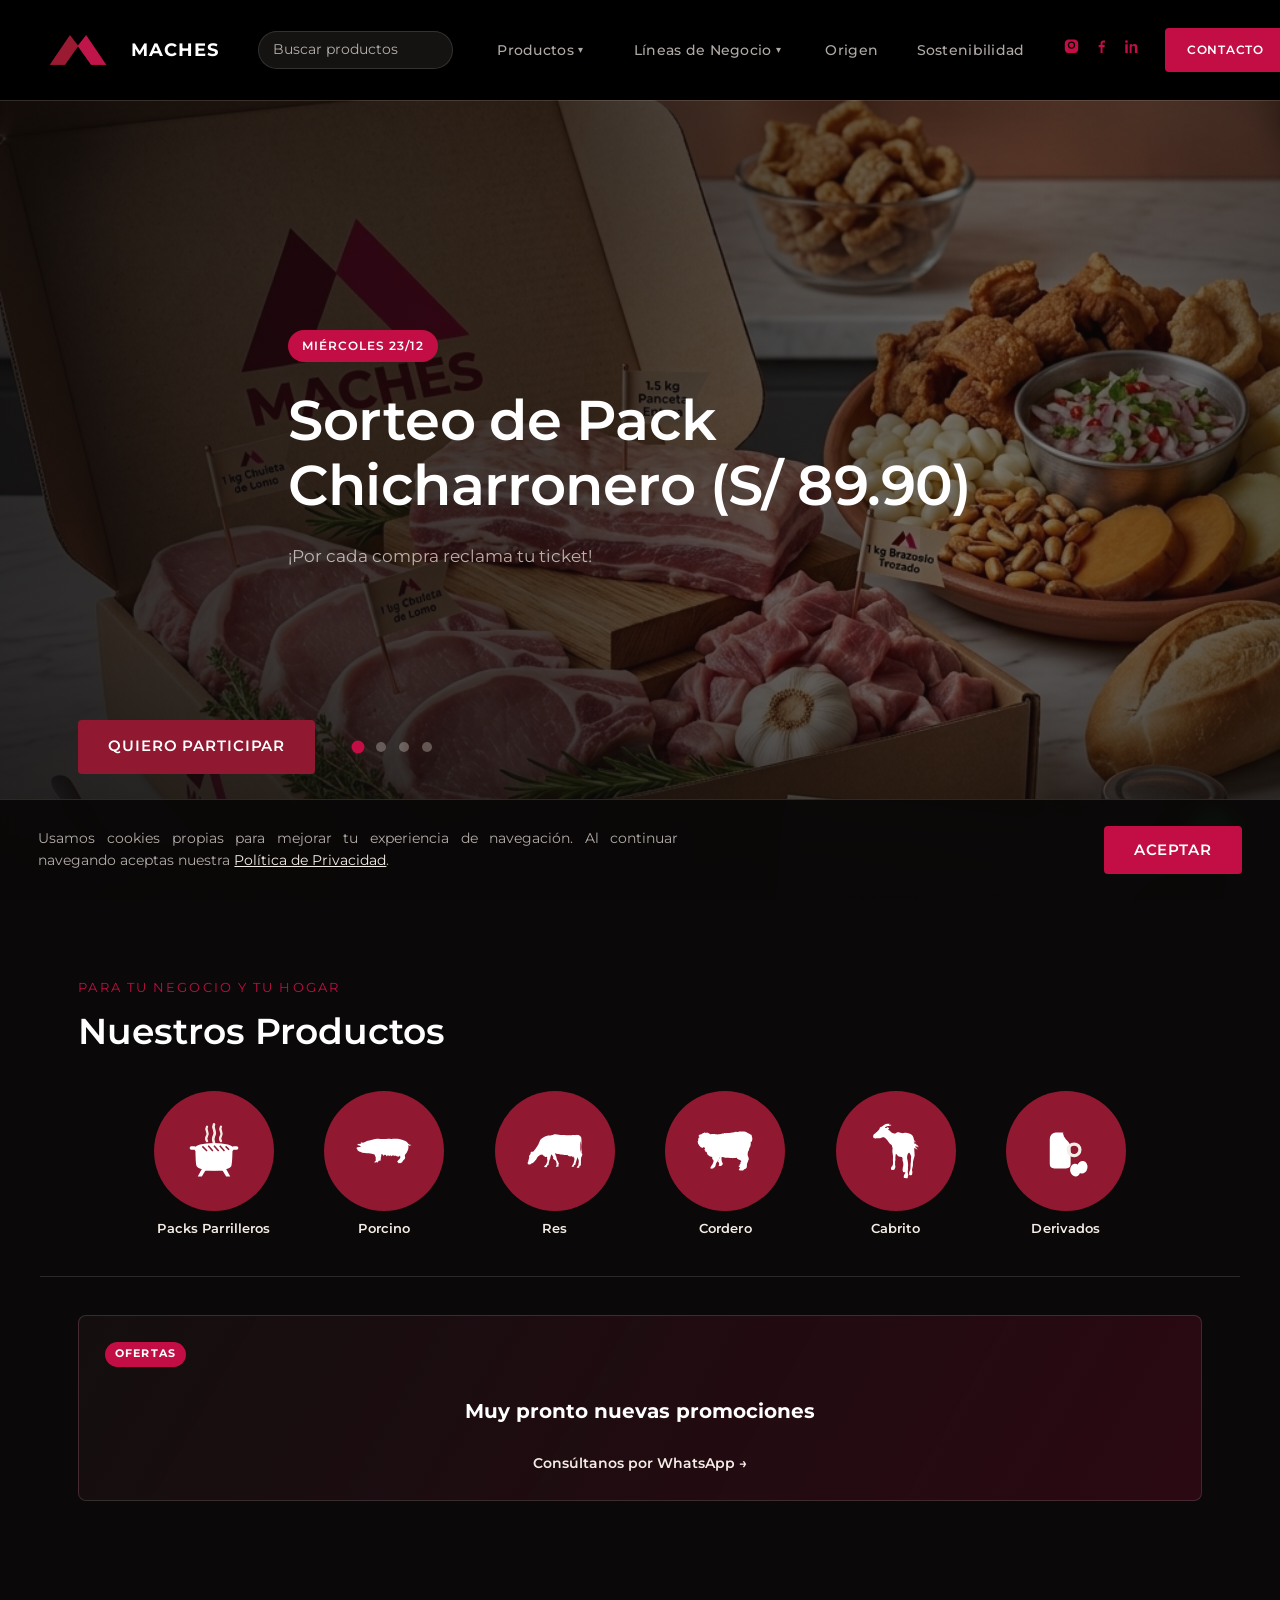
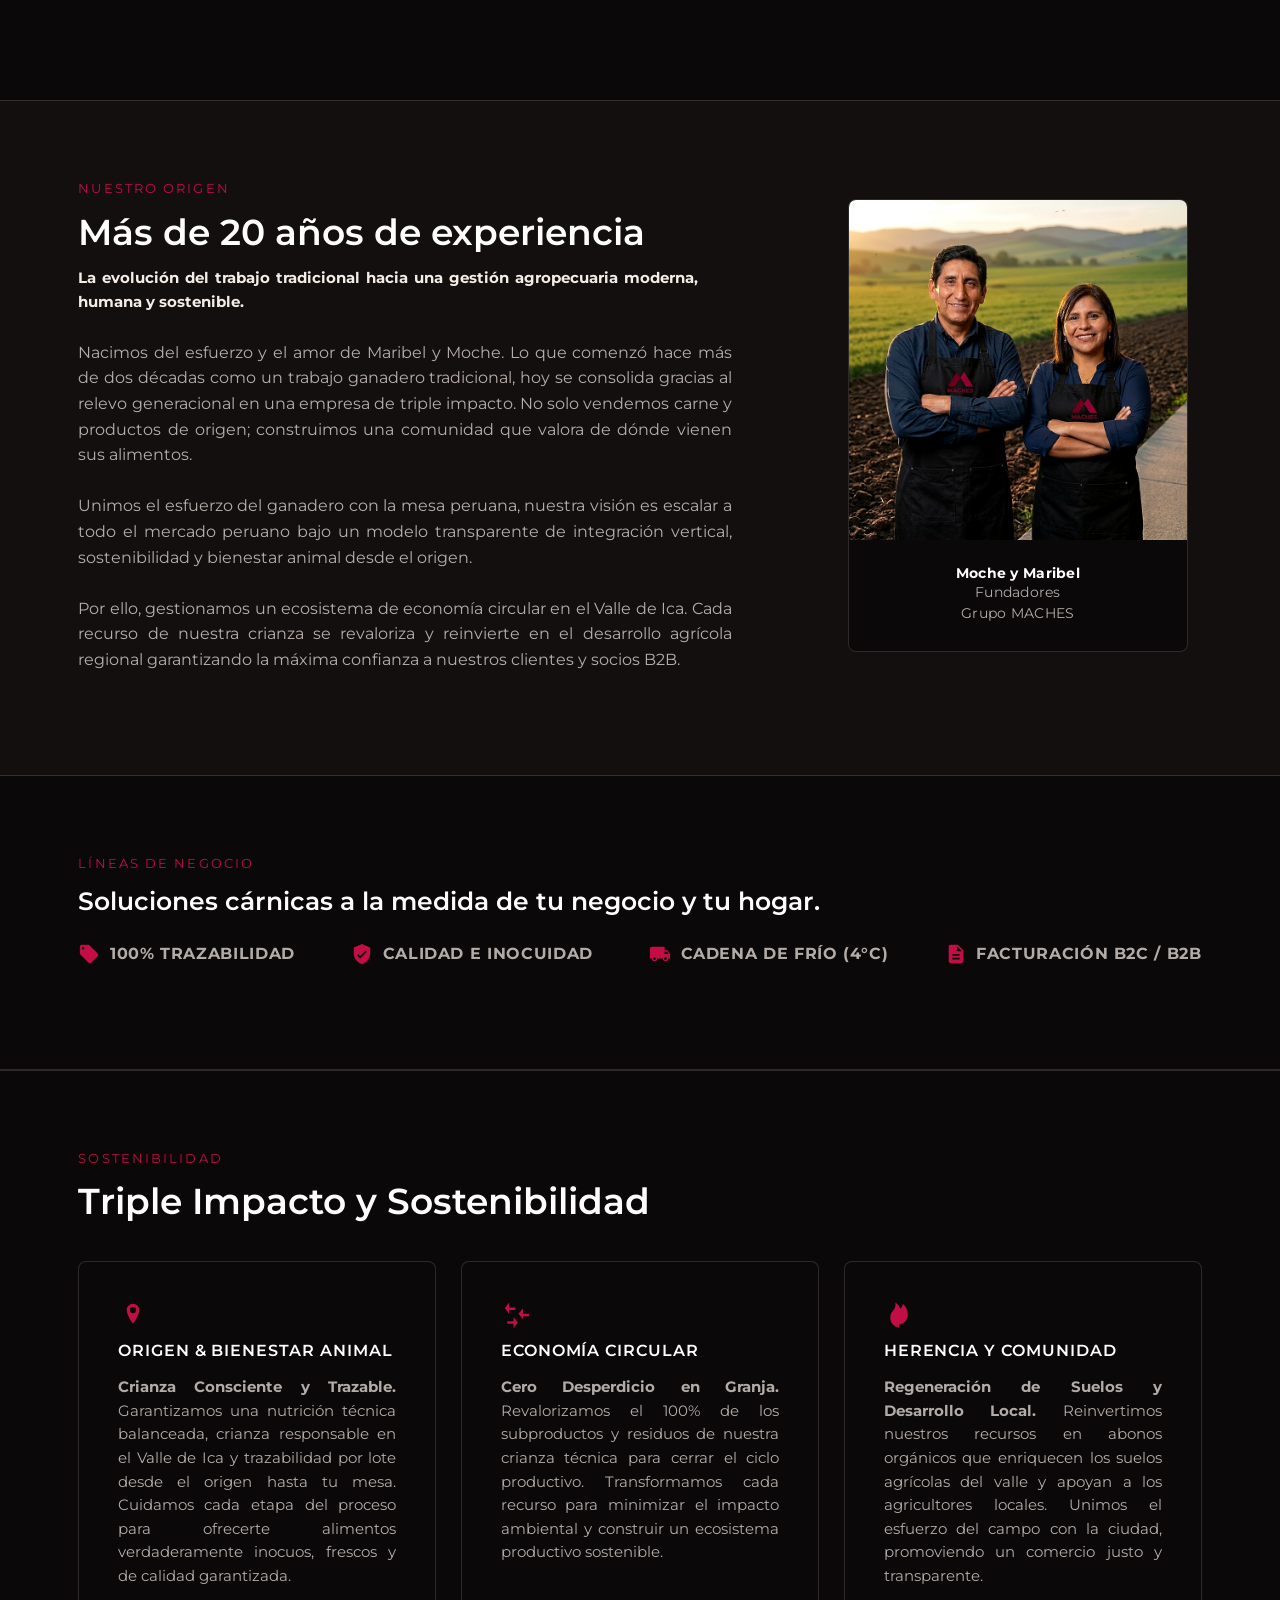
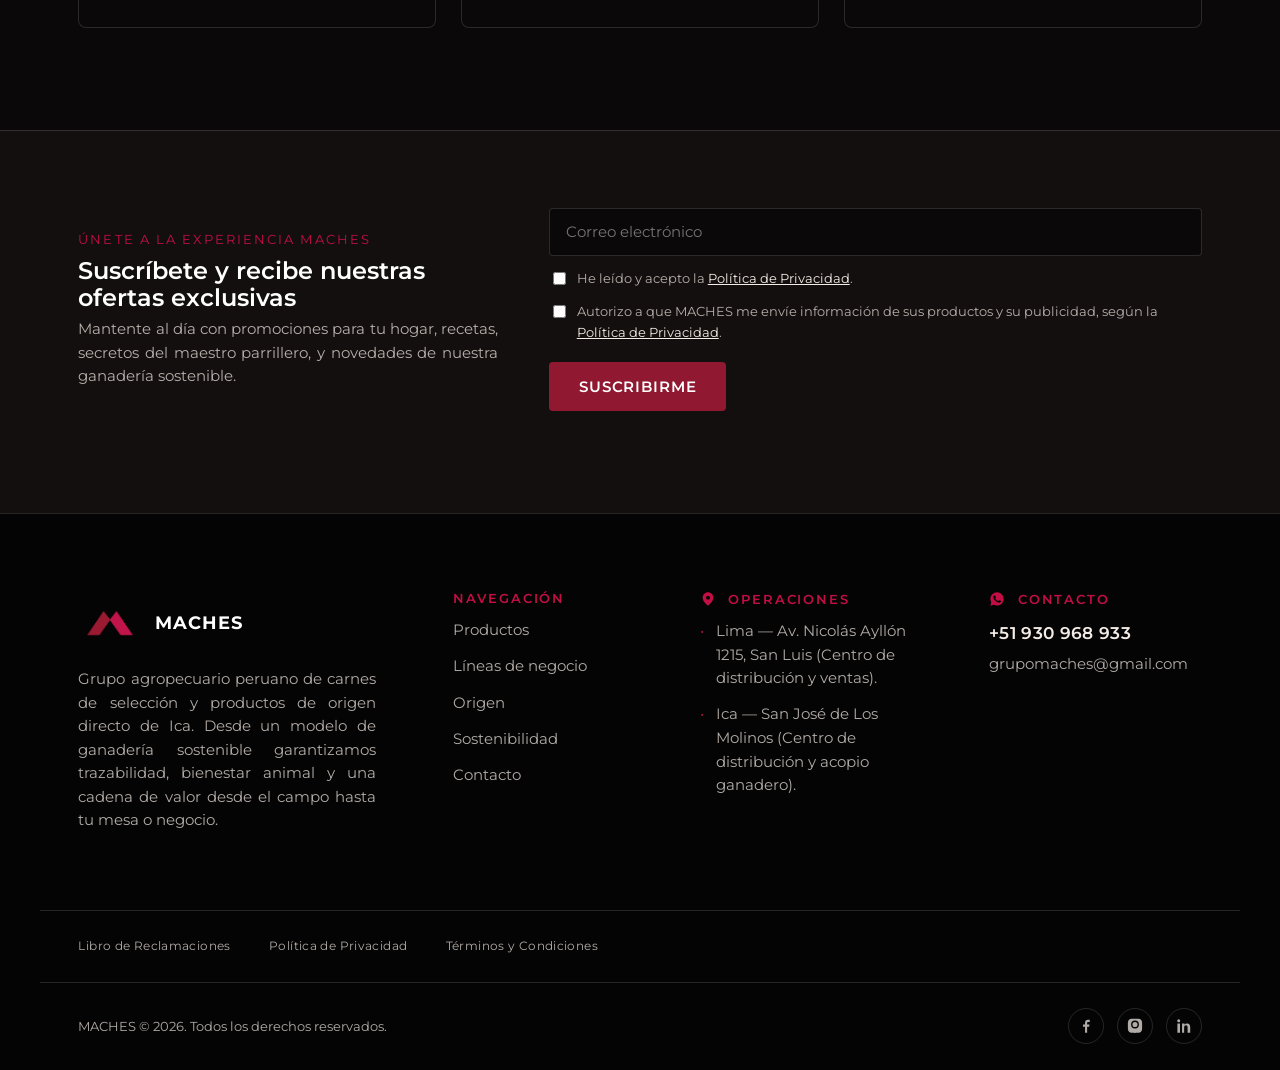
==== commit f4346329: "Hacer mantenible la seccion Lineas de Negocio desde el Sheet Reemplaza los 3 bloques de unidades (Ca" ====
--- a/docs/index.html
+++ b/docs/index.html
@@ -8,13 +8,13 @@
 <meta name="theme-color" content="#0a0808">
 <link rel="icon" type="image/png" href="assets/maches-icon.png">
 
-<!-- Google tag (gtag.js) -- REEMPLAZAR G-XXXXXXXXXX por el Measurement ID real de GA4 -->
-<script async src="https://www.googletagmanager.com/gtag/js?id=G-XXXXXXXXXX"></script>
+<!-- Google tag (gtag.js) -->
+<script async src="https://www.googletagmanager.com/gtag/js?id=G-GQ247FTDSK"></script>
 <script>
   window.dataLayer = window.dataLayer || [];
   function gtag(){dataLayer.push(arguments);}
   gtag("js", new Date());
-  gtag("config", "G-XXXXXXXXXX");
+  gtag("config", "G-GQ247FTDSK");
 </script>
 
 <link rel="preconnect" href="https://fonts.googleapis.com">
@@ -57,11 +57,7 @@
         <button class="nav-dropdown-toggle" id="unitsToggle" type="button" aria-expanded="false" aria-controls="unitsMenu">
           Líneas de Negocio <span class="nav-dropdown-arrow" aria-hidden="true">&#9662;</span>
         </button>
-        <div class="nav-dropdown-menu" id="unitsMenu">
-          <a href="#carnes-selectas">Carnes Selectas</a>
-          <a href="#catering-criollo">Catering Criollo</a>
-          <a href="#herencia-organica">Herencia Orgánica</a>
-        </div>
+        <div class="nav-dropdown-menu" id="unitsMenu"></div>
       </div>
       <a href="#origen">Origen</a>
       <a href="#sostenibilidad">Sostenibilidad</a>
@@ -612,74 +608,8 @@
     </div>
   </section>
 
-  <!-- ============ UNIDADES DE NEGOCIO ============ -->
-  <section class="section units-section" aria-label="Unidades de negocio">
-    <!-- MACHES Carnes Selectas -->
-    <article id="carnes-selectas" class="unit-block reveal">
-      <div class="container unit-grid">
-        <div class="unit-visual unit-slideshow">
-          <img class="unit-slide is-active" src="assets/maches-carnes-selectas.jpg" alt="Empaques de carnes selectas MACHES: res, porcino, ovino y caprino" loading="lazy" width="568" height="442">
-          <img class="unit-slide" src="assets/maches-productos-granja.jpg" alt="Productos MACHES: cortes premium, queso artesanal, leche de granja, huevos y derivados" loading="lazy" width="568" height="442">
-        </div>
-        <div class="unit-copy">
-          <p class="unit-kicker">Unidad 01</p>
-          <h3 class="unit-title"><strong class="text-guinda">MACHES</strong> <span class="unit-title-sep">|</span> Carnes Selectas</h3>
-          <p class="unit-text">
-            Abastecemos a restaurantes, hoteles, catering y hogares exigentes. Ofrecemos una
-            selección de chancho, res, carnero y cabrito por piezas enteras o cortes premium,
-            así como packs parrilleros para eventos o reunión familiar, complementada con
-            subproductos frescos de origen (leche de granja, queso artesanal, huevos, manteca
-            de cerdo, y derivados).
-          </p>
-          <a class="btn btn-primary" data-whatsapp-cta="carnes" href="#" target="_blank" rel="noopener">Cotiza tu Pedido</a>
-        </div>
-      </div>
-    </article>
-
-    <!-- MACHES Catering Criollo -->
-    <article id="catering-criollo" class="unit-block unit-block-alt reveal">
-      <div class="container unit-grid">
-        <div class="unit-copy">
-          <p class="unit-kicker">Unidad 02</p>
-          <h3 class="unit-title"><strong class="text-guinda">MACHES</strong> <span class="unit-title-sep">|</span> Catering Criollo</h3>
-          <p class="unit-text">
-            Desarrollamos el servicio de catering para eventos corporativos y reuniones sociales
-            con carne selecta de nuestra granja. Ofrecemos chicharronadas, desayuno chicharronero,
-            parrilladas, cajas chinas, pachamanca y seco de cabrito. Llevamos todo el sabor del
-            campo y la maestría parrillera directo a tu oficina, empresa u hogar.
-          </p>
-          <a class="btn btn-primary" data-whatsapp-cta="catering" href="#" target="_blank" rel="noopener">Cotizar Catering</a>
-        </div>
-        <div class="unit-visual unit-slideshow" data-interval="4000">
-          <img class="unit-slide is-active" src="assets/maches-catering-criollo.jpg" alt="Catering Criollo MACHES: sanguche de chicharrón, camotes y bebidas MACHES" loading="lazy" width="568" height="442">
-          <img class="unit-slide" src="assets/maches-catering-criollo-2.jpg" alt="Catering Criollo MACHES: chicharrones, cancha y camotes servidos al estilo andino" loading="lazy" width="568" height="442">
-        </div>
-      </div>
-    </article>
-
-  </section>
-
-  <!-- ============ HERENCIA ORGÁNICA + TRIPLE IMPACTO (una sola unidad de sostenibilidad) ============ -->
-  <section class="section unit-block-alt sustainability-block">
-    <article id="herencia-organica" class="unit-block reveal">
-      <div class="container unit-grid">
-        <div class="unit-visual">
-          <img src="assets/maches-herencia-organica.jpg" alt="Saco de Herencia Orgánica, abono orgánico MACHES, en almacén de Ica" loading="lazy" width="567" height="518">
-        </div>
-        <div class="unit-copy">
-          <p class="unit-kicker">Unidad 03</p>
-          <h3 class="unit-title"><strong class="text-guinda">HERENCIA ORGÁNICA</strong> <span class="unit-title-sep">|</span> Bio-Nutrientes de Suelo</h3>
-          <p class="unit-text">
-            Ofrecemos abono orgánico de alta calidad mediante el cierre del ciclo biológico en
-            nuestras granjas de engorde, revalorizando los recursos de la crianza. Esto es el
-            reflejo de nuestro compromiso con la sostenibilidad y el medio ambiente (reducir
-            huella de carbono) para optimizar los suelos agrícolas y maximizar su rendimiento.
-          </p>
-          <a class="btn btn-primary" data-whatsapp-cta="herencia" href="#" target="_blank" rel="noopener">Cotizar Abono</a>
-        </div>
-      </div>
-    </article>
-  </section>
+  <!-- ============ UNIDADES DE NEGOCIO (generado desde el Sheet) ============ -->
+  <section class="section units-section" aria-label="Unidades de negocio" id="unitsSection"></section>
 
   <!-- ============ TRIPLE IMPACTO Y SOSTENIBILIDAD ============ -->
   <section class="impact-section">
--- a/docs/css/styles.css
+++ b/docs/css/styles.css
@@ -536,12 +536,8 @@
 .units-section .section-title { max-width: none; }
 
 .unit-block { padding-block: var(--space-6); }
-#carnes-selectas.unit-block { padding-top: var(--space-4); padding-bottom: var(--space-6); }
-.unit-block-alt { border-block: 1px solid var(--color-line); }
-#catering-criollo.unit-block-alt { background: var(--color-black); border-bottom: none; }
-.sustainability-block { background: var(--color-black-soft); padding-block: var(--space-3); border-top: none; }
+.unit-block-alt { border-block: 1px solid var(--color-line); background: var(--color-black); border-bottom: none; }
 .impact-section { background: var(--color-black); border-top: 1px solid var(--color-line); padding-block: var(--space-3); }
-.sustainability-block .unit-block:first-child { padding-top: var(--space-5); }
 
 .unit-grid {
   display: grid;
@@ -552,11 +548,6 @@
 .unit-block-alt .unit-grid { grid-template-columns: 1.15fr 0.85fr; }
 .unit-block-alt .unit-copy { order: 1; }
 .unit-block-alt .unit-visual { order: 2; }
-
-/* Herencia Organica: imagen a la izquierda, texto a la derecha (invierte el .unit-block-alt heredado de la seccion) */
-#herencia-organica .unit-grid { grid-template-columns: 0.85fr 1.15fr; }
-#herencia-organica .unit-copy { order: 2; }
-#herencia-organica .unit-visual { order: 1; }
 
 .unit-kicker {
   font-family: var(--font-display);
@@ -899,8 +890,16 @@
   background-size: 200% 100%;
   animation: catalog-skeleton-pulse 1.4s ease-in-out infinite;
 }
+.promo-skeleton {
+  height: 110px;
+  border-radius: var(--radius-md, 14px);
+  background: linear-gradient(100deg, rgba(244, 236, 230, 0.06) 30%, rgba(244, 236, 230, 0.14) 50%, rgba(244, 236, 230, 0.06) 70%);
+  background-size: 200% 100%;
+  animation: catalog-skeleton-pulse 1.4s ease-in-out infinite;
+}
 @media (prefers-reduced-motion: reduce) {
-  .product-card-skeleton { animation: none; }
+  .product-card-skeleton,
+  .promo-skeleton { animation: none; }
 }
 @keyframes catalog-skeleton-pulse {
   0% { background-position: 200% 0; }
@@ -1355,13 +1354,11 @@
   .origin-grid { grid-template-columns: 1fr; gap: var(--space-5); }
   .origin-stat { justify-self: start; }
 
-  .unit-grid, .unit-block-alt .unit-grid, #herencia-organica .unit-grid {
+  .unit-grid, .unit-block-alt .unit-grid {
     grid-template-columns: 1fr;
   }
-  .unit-block-alt .unit-copy { order: 1; }
-  .unit-block-alt .unit-visual { order: 2; }
-  #herencia-organica .unit-copy { order: 1; }
-  #herencia-organica .unit-visual { order: 2; }
+  .unit-copy { order: 1; }
+  .unit-visual { order: 2; }
   .unit-visual { max-width: 420px; }
 
   .impact-grid { grid-template-columns: 1fr; }
@@ -1560,11 +1557,8 @@
 .newsletter-bar { padding-top: var(--sec-pad-top); padding-bottom: var(--sec-pad-bottom); }
 .indicators-head { padding-top: var(--sec-pad-top); }
 .indicators-list { padding-bottom: var(--sec-pad-bottom); }
-.units-section,
-.sustainability-block { padding-block: 0; }
-.unit-block,
-#carnes-selectas.unit-block,
-.sustainability-block .unit-block:first-child { padding-top: var(--sec-pad-top); padding-bottom: var(--sec-pad-bottom); }
+.units-section { padding-block: 0; }
+.unit-block { padding-top: var(--sec-pad-top); padding-bottom: var(--sec-pad-bottom); }
 .impact-section { padding-block: 0; }
 .impact-inner { padding-top: var(--sec-pad-top); padding-bottom: var(--sec-pad-bottom); }
 
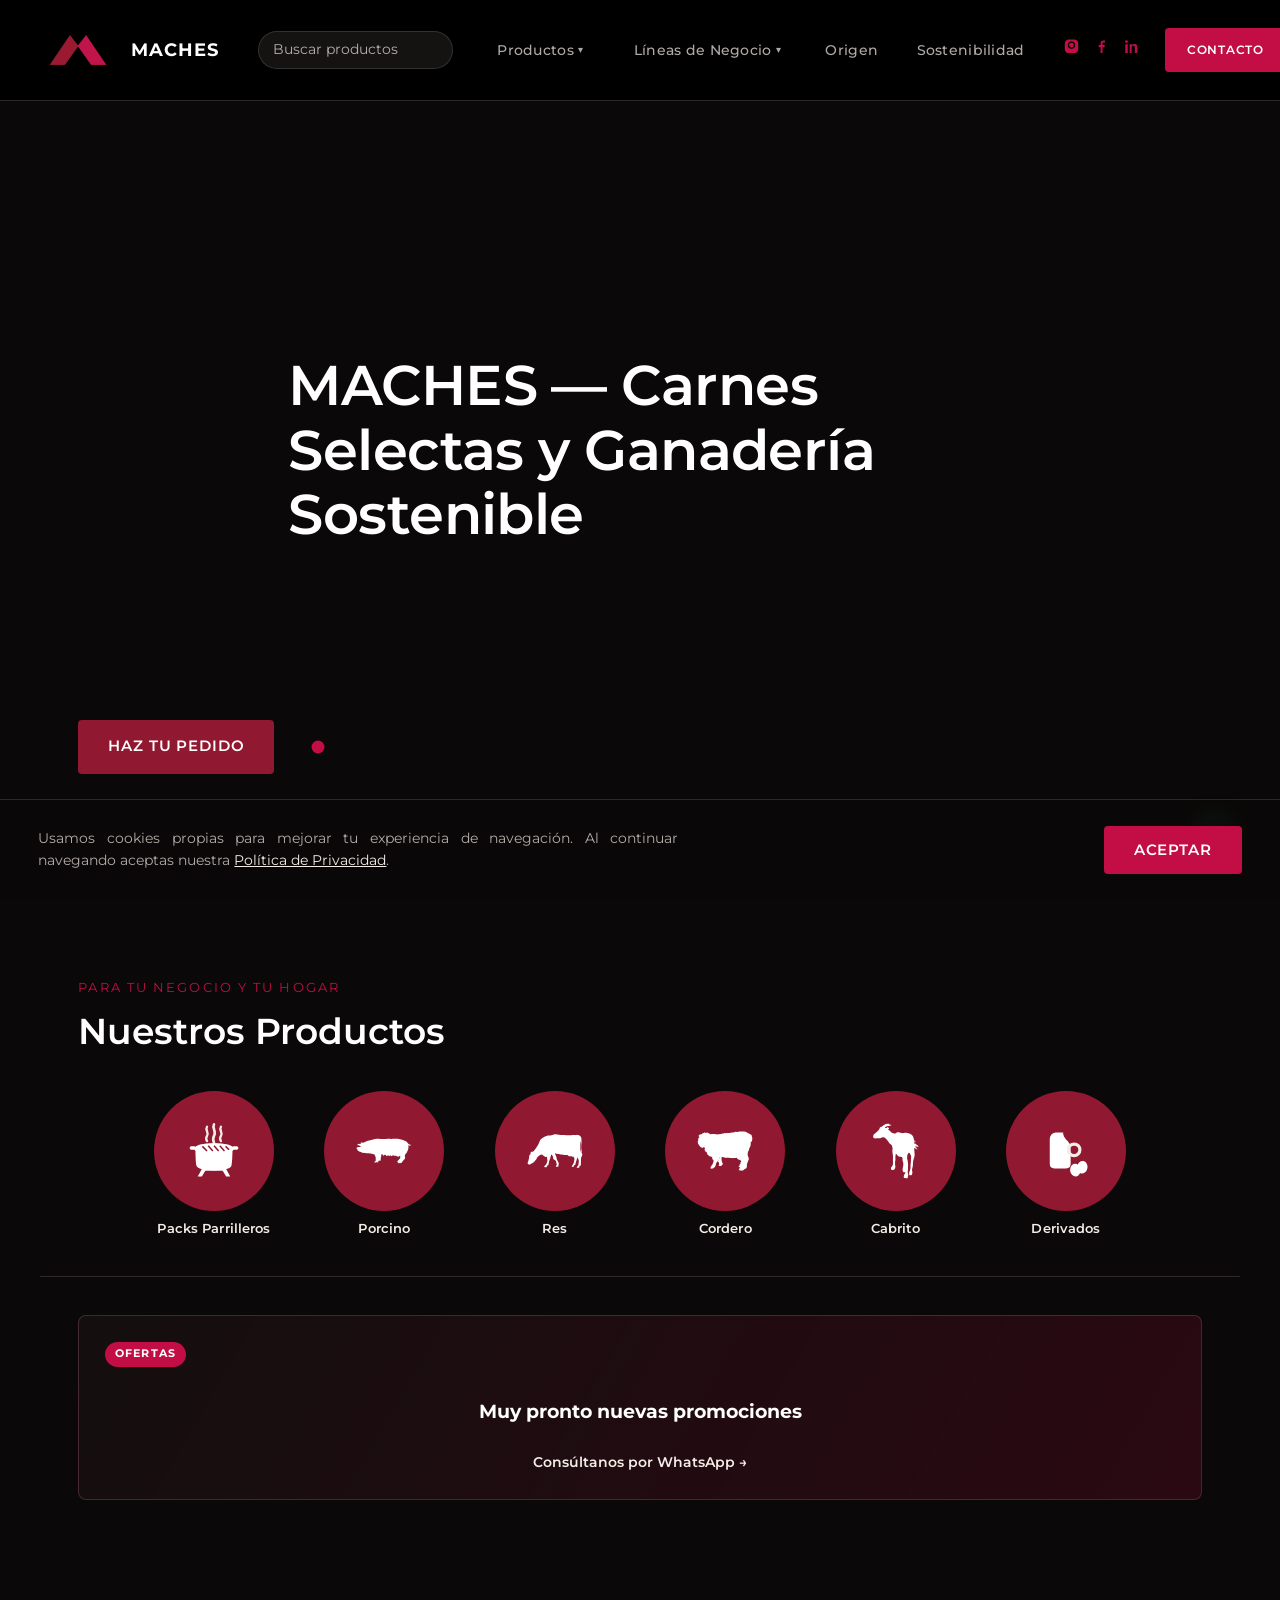
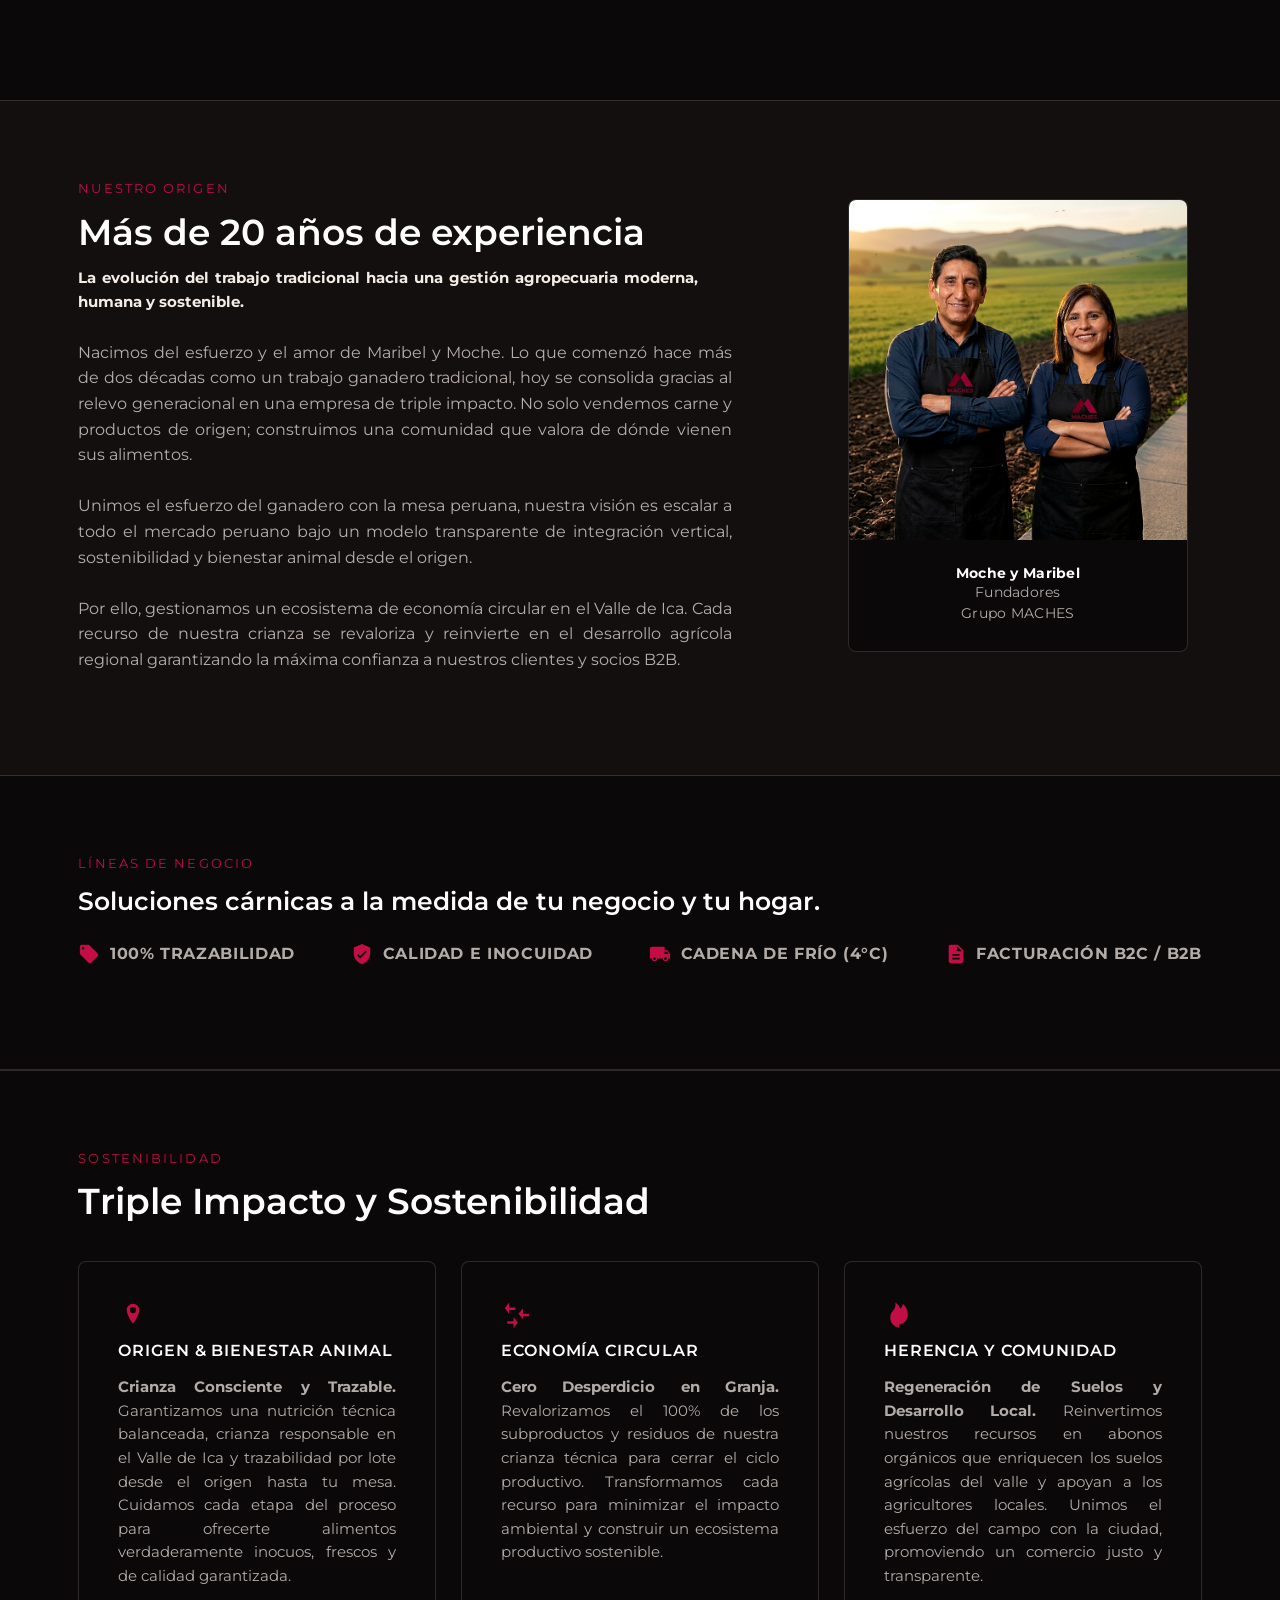
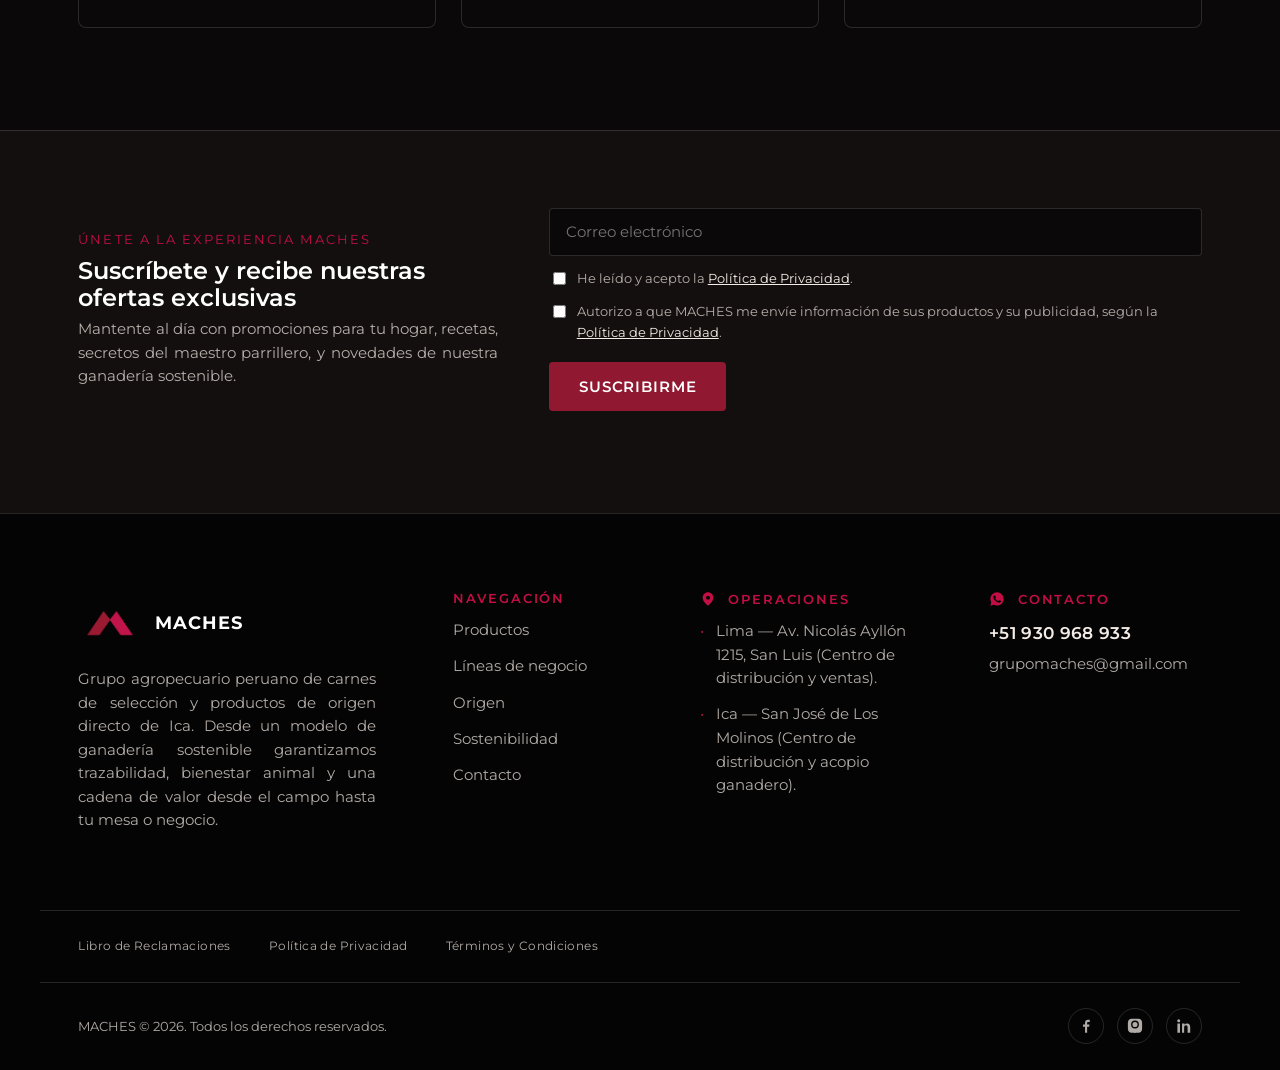
==== commit d582def1: "Hacer mantenible el Hero (banner principal) desde el Sheet Reemplaza los 4 slides hardcodeados en el" ====
--- a/docs/index.html
+++ b/docs/index.html
@@ -94,51 +94,11 @@
   <!-- ============ HERO SLIDER ============ -->
   <section id="top" class="hero" aria-roledescription="carrusel" aria-label="Presentación de MACHES">
 
-    <div class="hero-track" id="heroTrack">
-
-      <article class="hero-slide is-active slide-oferta" role="group" aria-roledescription="diapositiva" aria-label="1 de 4"
-        data-cta-label="Quiero Participar" data-cta-key="sorteo" data-cta-style="primary">
-        <div class="hero-content container">
-          <p class="hero-badge">Miércoles 23/12</p>
-          <h1 class="hero-title">Sorteo de Pack Chicharronero <span style="white-space:nowrap;">(S/ 89.90)</span></h1>
-          <p class="hero-subtitle">¡Por cada compra reclama tu ticket!</p>
-        </div>
-      </article>
-
-      <article class="hero-slide slide-heritage" role="group" aria-roledescription="diapositiva" aria-label="2 de 4"
-        data-cta-label="Haz tu Pedido" data-cta-key="pedido" data-cta-style="primary">
-        <div class="hero-content container">
-          <p class="hero-eyebrow">El Legado</p>
-          <h2 class="hero-title">Más de 20 años de<br>experiencia ganadera.</h2>
-        </div>
-      </article>
-
-      <article class="hero-slide slide-anguss" role="group" aria-roledescription="diapositiva" aria-label="3 de 4"
-        data-cta-label="Haz tu Pedido" data-cta-key="carnes" data-cta-style="primary">
-        <div class="hero-content container">
-          <p class="hero-eyebrow">La Proteína Premium</p>
-          <h2 class="hero-title"><strong>MACHES Carnes Selectas</strong><br>Trazabilidad directa desde el campo.</h2>
-        </div>
-      </article>
-
-      <article class="hero-slide slide-organic" role="group" aria-roledescription="diapositiva" aria-label="4 de 4"
-        data-cta-label="Haz tu Pedido" data-cta-key="herencia" data-cta-style="primary">
-        <div class="hero-content container">
-          <p class="hero-eyebrow">La Sostenibilidad</p>
-          <h2 class="hero-title"><strong>HERENCIA ORGÁNICA:</strong> Nutrientes para la agricultura desde la economía circular.</h2>
-        </div>
-      </article>
-
-    </div>
+    <div class="hero-track" id="heroTrack"></div>
 
     <div class="hero-bottom-row container">
-      <a class="btn btn-primary hero-cta" id="heroCta" data-whatsapp-cta="chancho" href="#" target="_blank" rel="noopener">Reserva Ahora</a>
-      <div class="hero-dots" id="heroDots" role="tablist" aria-label="Seleccionar diapositiva">
-        <button class="hero-dot is-active" role="tab" aria-selected="true" aria-label="Ir a diapositiva 1" data-slide="0"></button>
-        <button class="hero-dot" role="tab" aria-selected="false" aria-label="Ir a diapositiva 2" data-slide="1"></button>
-        <button class="hero-dot" role="tab" aria-selected="false" aria-label="Ir a diapositiva 3" data-slide="2"></button>
-        <button class="hero-dot" role="tab" aria-selected="false" aria-label="Ir a diapositiva 4" data-slide="3"></button>
-      </div>
+      <a class="btn btn-primary hero-cta" id="heroCta" href="#" target="_blank" rel="noopener">Haz tu Pedido</a>
+      <div class="hero-dots" id="heroDots" role="tablist" aria-label="Seleccionar diapositiva"></div>
     </div>
   </section>
 
--- a/docs/css/styles.css
+++ b/docs/css/styles.css
@@ -355,6 +355,15 @@
   background-position: center;
 }
 .hero-slide.is-active { opacity: 1; visibility: visible; z-index: 1; }
+.hero-slide-img {
+  position: absolute;
+  inset: 0;
+  width: 100%;
+  height: 100%;
+  object-fit: cover;
+  object-position: center;
+  z-index: 0;
+}
 .hero-slide::before {
   content: "";
   position: absolute;
@@ -363,36 +372,6 @@
   background:
     linear-gradient(100deg, rgba(10, 8, 8, 0.84) 0%, rgba(10, 8, 8, 0.72) 45%, rgba(10, 8, 8, 0.47) 75%, rgba(10, 8, 8, 0.62) 100%),
     linear-gradient(0deg, rgba(10, 8, 8, 0.6) 0%, rgba(10, 8, 8, 0.1) 30%);
-}
-
-.slide-heritage {
-  background-color: var(--color-black);
-  background-image: url('../assets/fundadores-maribel-moche.jpg');
-  background-position: center 12%;
-  align-items: flex-end;
-}
-.slide-heritage .hero-content { padding-bottom: 26vh; }
-.slide-anguss {
-  background-color: var(--color-black);
-  background-image: url('../assets/hero-carnes-selectas-bandejas.jpg');
-  background-position: center 45%;
-}
-.slide-anguss .hero-title { font-size: clamp(1.8rem, 3.6vw, 3rem); color: var(--color-fucsia); }
-.slide-anguss .hero-title strong { white-space: nowrap; color: #fff; }
-.slide-organic {
-  background-color: var(--color-black);
-  background-image: url('../assets/maches-herencia-campo.jpg');
-  background-position: center 55%;
-}
-.slide-organic::before {
-  background:
-    linear-gradient(100deg, rgba(10, 8, 8, 0.87) 0%, rgba(10, 8, 8, 0.82) 45%, rgba(10, 8, 8, 0.7) 75%, rgba(10, 8, 8, 0.74) 100%),
-    linear-gradient(0deg, rgba(10, 8, 8, 0.7) 0%, rgba(10, 8, 8, 0.18) 30%);
-}
-.slide-oferta {
-  background-color: var(--color-black);
-  background-image: url('../assets/hero-sorteo-chicharronero.jpg');
-  background-position: center 30%;
 }
 
 .hero-content { position: relative; z-index: 2; max-width: 780px; }
@@ -693,17 +672,17 @@
 
 .catalog-categories { margin-top: 0; }
 
-/* Franja de ofertas bajo los círculos: tarjeta grande (fija) + tarjetas pequeñas (fijas) */
+/* Franja de ofertas bajo los círculos: tarjetas generadas desde el Sheet,
+   todas del mismo tamaño, 2 por fila (50% cada una). Sin límite de cuántas
+   promociones puede haber: la grilla simplemente agrega más filas. */
 .catalog-promos {
   display: grid;
-  grid-template-columns: 2fr 1fr 1fr;
-  align-items: start;
+  grid-template-columns: repeat(2, 1fr);
+  align-items: stretch;
   gap: var(--space-3);
   margin-top: var(--space-4);
 }
-.catalog-promos.has-1-side { grid-template-columns: 2fr 1fr; }
-.catalog-promos.has-0-side { grid-template-columns: 1fr; }
-.promo-main,
+.catalog-promos.has-0 { grid-template-columns: 1fr; }
 .promo-card {
   position: relative;
   display: flex;
@@ -717,7 +696,6 @@
   padding: var(--space-3);
   transition: transform 0.25s var(--ease), border-color 0.25s var(--ease), box-shadow 0.25s var(--ease);
 }
-.promo-main:hover,
 .promo-card:hover { transform: translateY(-3px); border-color: var(--color-fucsia); box-shadow: 0 10px 28px rgba(0, 0, 0, 0.45); }
 .promo-media {
   flex: 0 0 auto;
@@ -729,7 +707,6 @@
   background-size: cover;
   background-repeat: no-repeat;
 }
-.promo-card .promo-media { width: 92px; height: 92px; }
 .promo-copy {
   position: relative;
   flex: 1;
@@ -738,9 +715,8 @@
   gap: 0.3rem;
   min-width: 0;
 }
-.promo-main .promo-badge { margin-bottom: 0.1rem; align-self: flex-start; }
 .promo-cta { position: relative; font-size: 0.85rem; font-weight: 600; color: var(--color-cream); margin-top: 0.2rem; }
-.promo-main:hover .promo-cta { color: #fff; }
+.promo-card:hover .promo-cta { color: #fff; }
 .promo-badge {
   display: inline-block;
   font-family: var(--font-display);
@@ -751,25 +727,20 @@
   background: var(--color-fucsia);
   padding: 0.35em 0.9em;
   border-radius: 999px;
-}
-.promo-card .promo-badge { margin-bottom: 0.1rem; align-self: flex-start; }
-.promo-name { font-family: var(--font-display); font-size: 1rem; font-weight: 700; line-height: 1.25; }
-.promo-main .promo-name { font-size: 1.25rem; }
-.promo-card .promo-name { font-size: 1.05rem; }
-.promo-main.promo-empty { min-height: 160px; align-items: center; justify-content: center; flex-direction: column; padding: var(--space-3); background: linear-gradient(120deg, var(--color-black-soft), rgba(194, 14, 68, 0.18)); }
-.promo-main.promo-empty .promo-badge { margin-bottom: var(--space-1); }
+  margin-bottom: 0.1rem;
+  align-self: flex-start;
+}
+.promo-name { font-family: var(--font-display); font-size: 1.2rem; font-weight: 700; line-height: 1.25; }
+.promo-card.promo-empty { min-height: 160px; align-items: center; justify-content: center; flex-direction: column; padding: var(--space-3); background: linear-gradient(120deg, var(--color-black-soft), rgba(194, 14, 68, 0.18)); grid-column: 1 / -1; }
+.promo-card.promo-empty .promo-badge { margin-bottom: var(--space-1); }
 .promo-prices { display: flex; align-items: baseline; flex-wrap: wrap; gap: 0.25rem 0.55rem; }
 .promo-old { color: var(--color-muted); font-size: 0.9rem; }
-.promo-new { color: #fff; background: var(--color-fucsia); padding: 0.05em 0.45em; border-radius: 4px; font-size: 1.05rem; }
-.promo-main .promo-new { font-size: 1.15rem; }
-.promo-card .promo-new { font-size: 1.1rem; }
+.promo-new { color: #fff; background: var(--color-fucsia); padding: 0.05em 0.45em; border-radius: 4px; font-size: 1.1rem; }
 .promo-unit { color: var(--color-cream); font-size: 0.8rem; }
 .promo-old-label { color: var(--color-muted); font-size: 0.75rem; }
 .promo-note { color: var(--color-cream); font-size: 0.78rem; font-weight: 600; line-height: 1.4; }
-.promo-main .promo-note { font-size: 0.8rem; }
 @media (max-width: 480px) {
   .promo-media { width: 84px; height: 84px; }
-  .promo-card .promo-media { width: 76px; height: 76px; }
 }
 .catalog-category.is-open { margin-top: var(--space-5); }
 .catalog-category {
@@ -1402,10 +1373,8 @@
   .catalog-grid { grid-template-columns: 1fr; }
   .catalog-category { padding: var(--space-3); }
   .catalog-categories-row { gap: var(--space-3); }
-  .catalog-promos,
-  .catalog-promos.has-1-side { grid-template-columns: 1fr 1fr; }
-  .promo-main { grid-column: 1 / -1; }
-  .promo-card .promo-name { font-size: 0.9rem; }
+  .catalog-promos { grid-template-columns: 1fr; }
+  .promo-name { font-size: 1rem; }
   .catalog-category-btn { width: 86px; }
   .catalog-category-circle { width: 72px; height: 72px; }
   .catalog-category-circle svg { width: 34px; height: 34px; }
